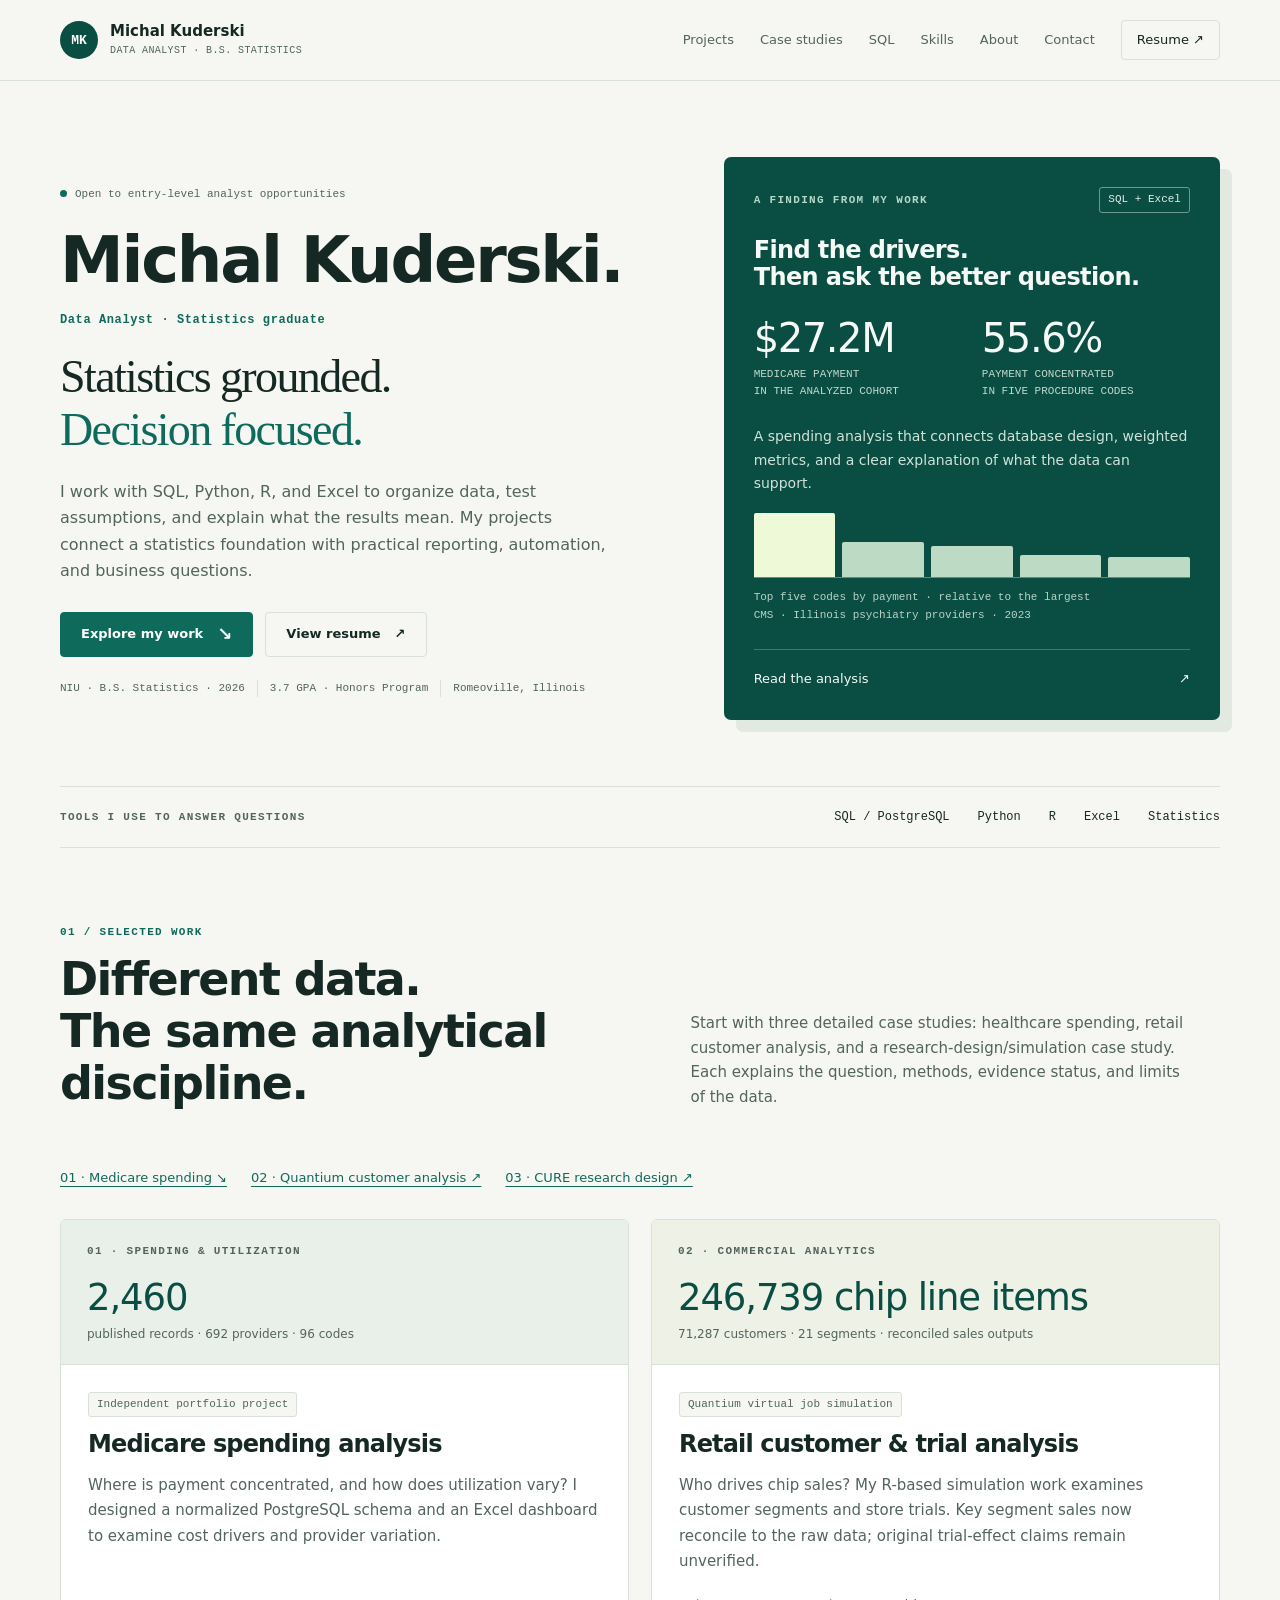
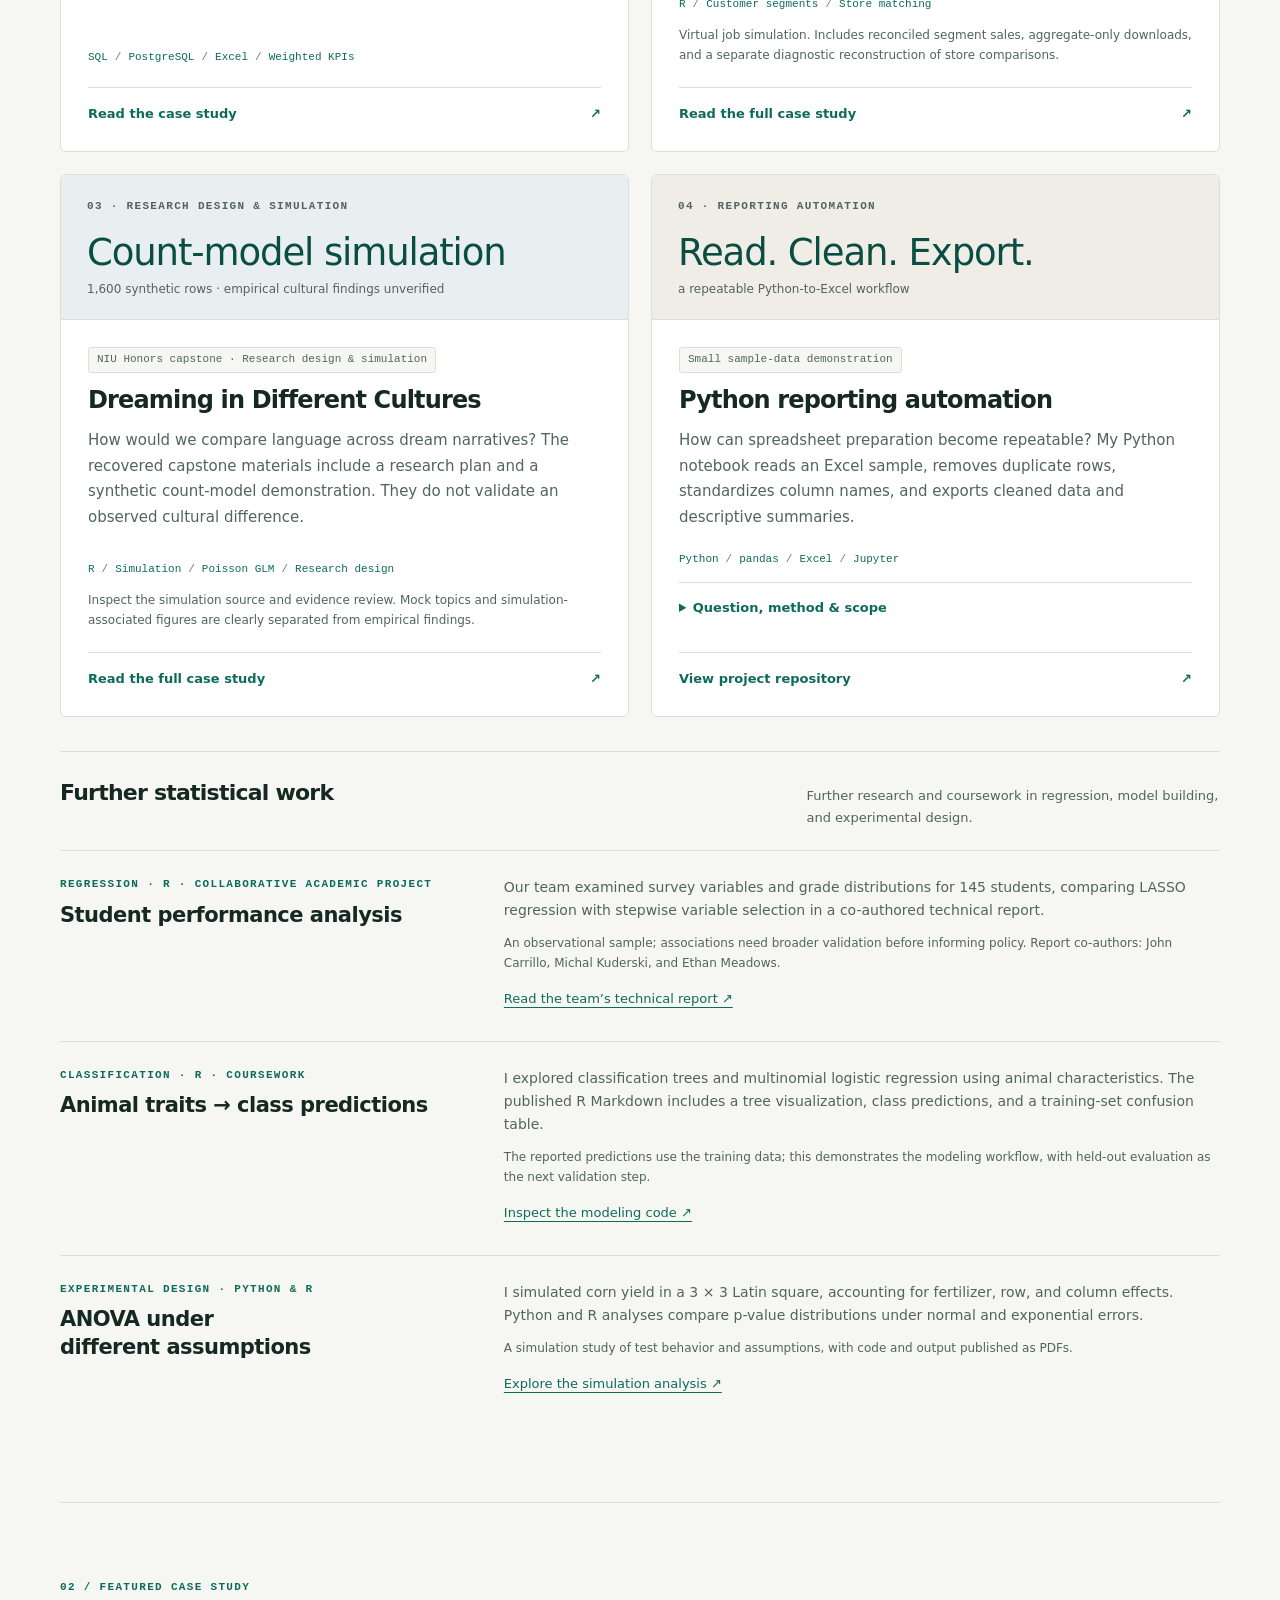
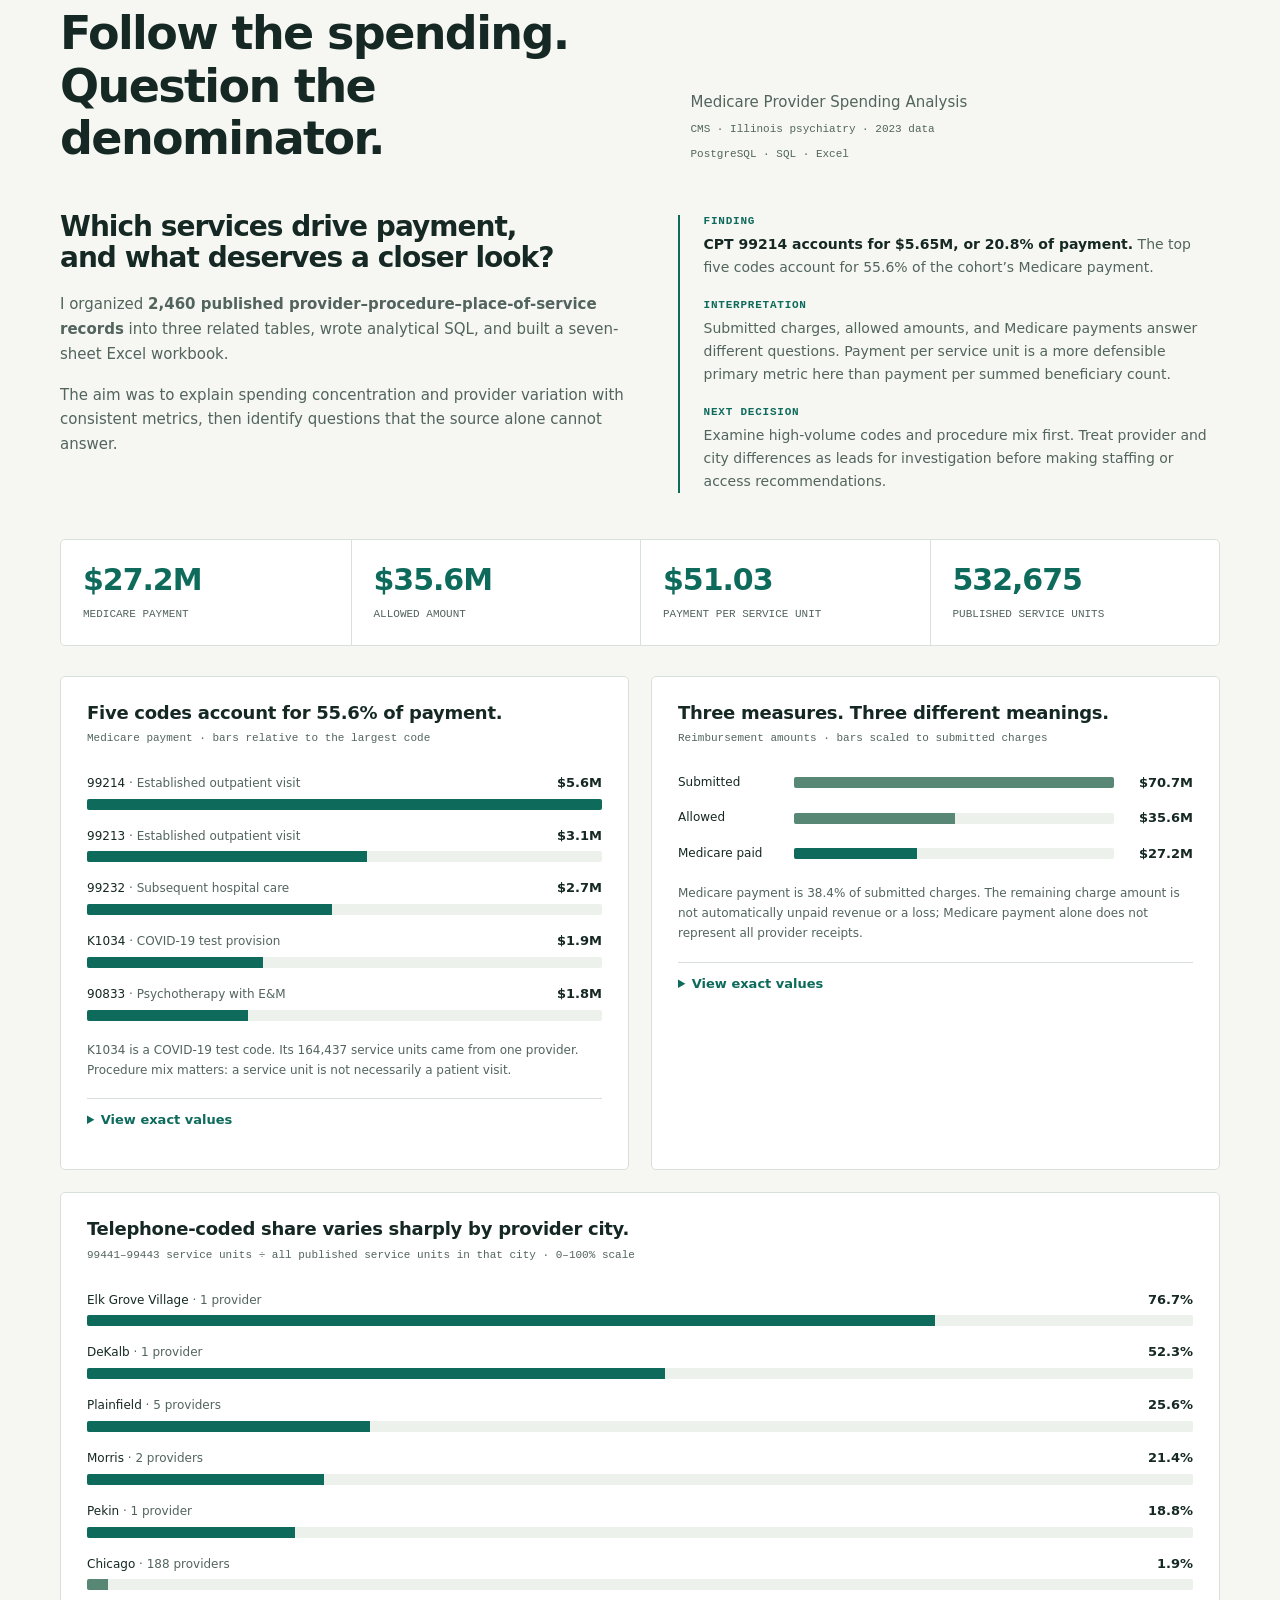
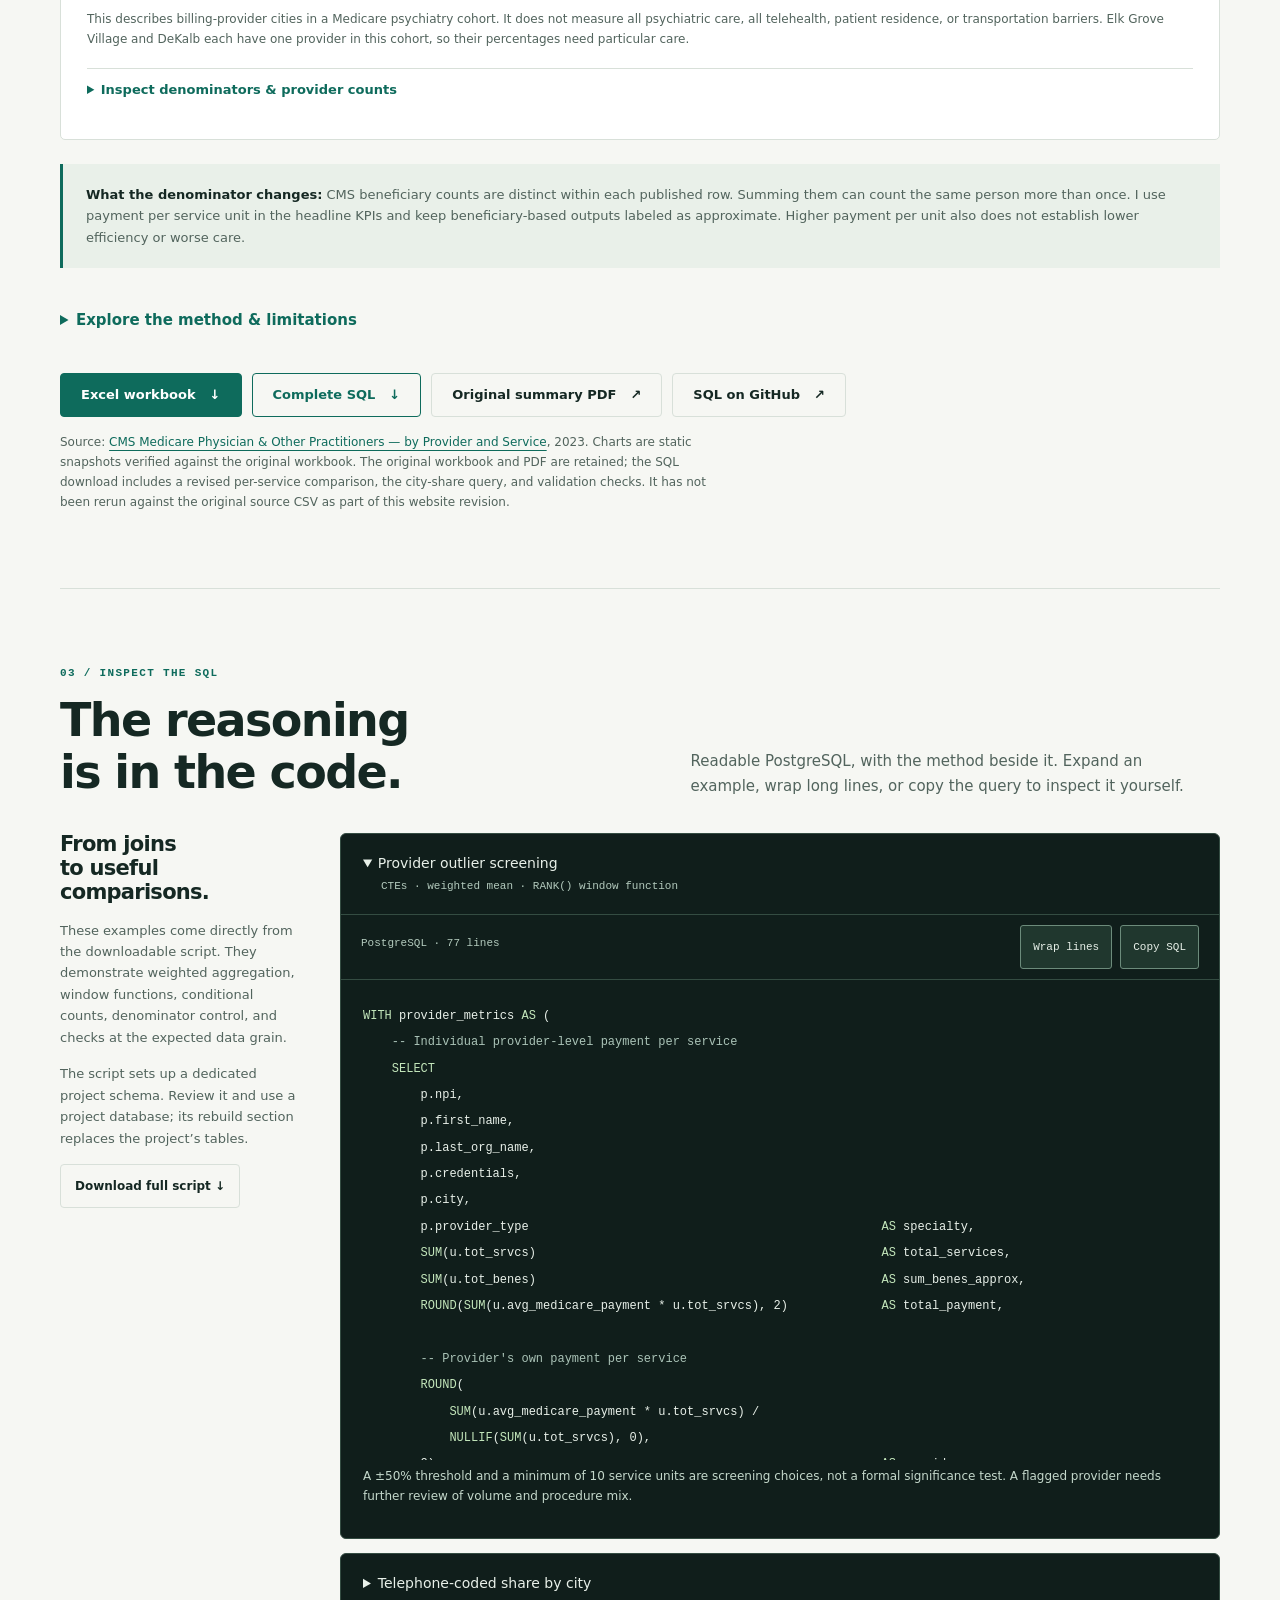
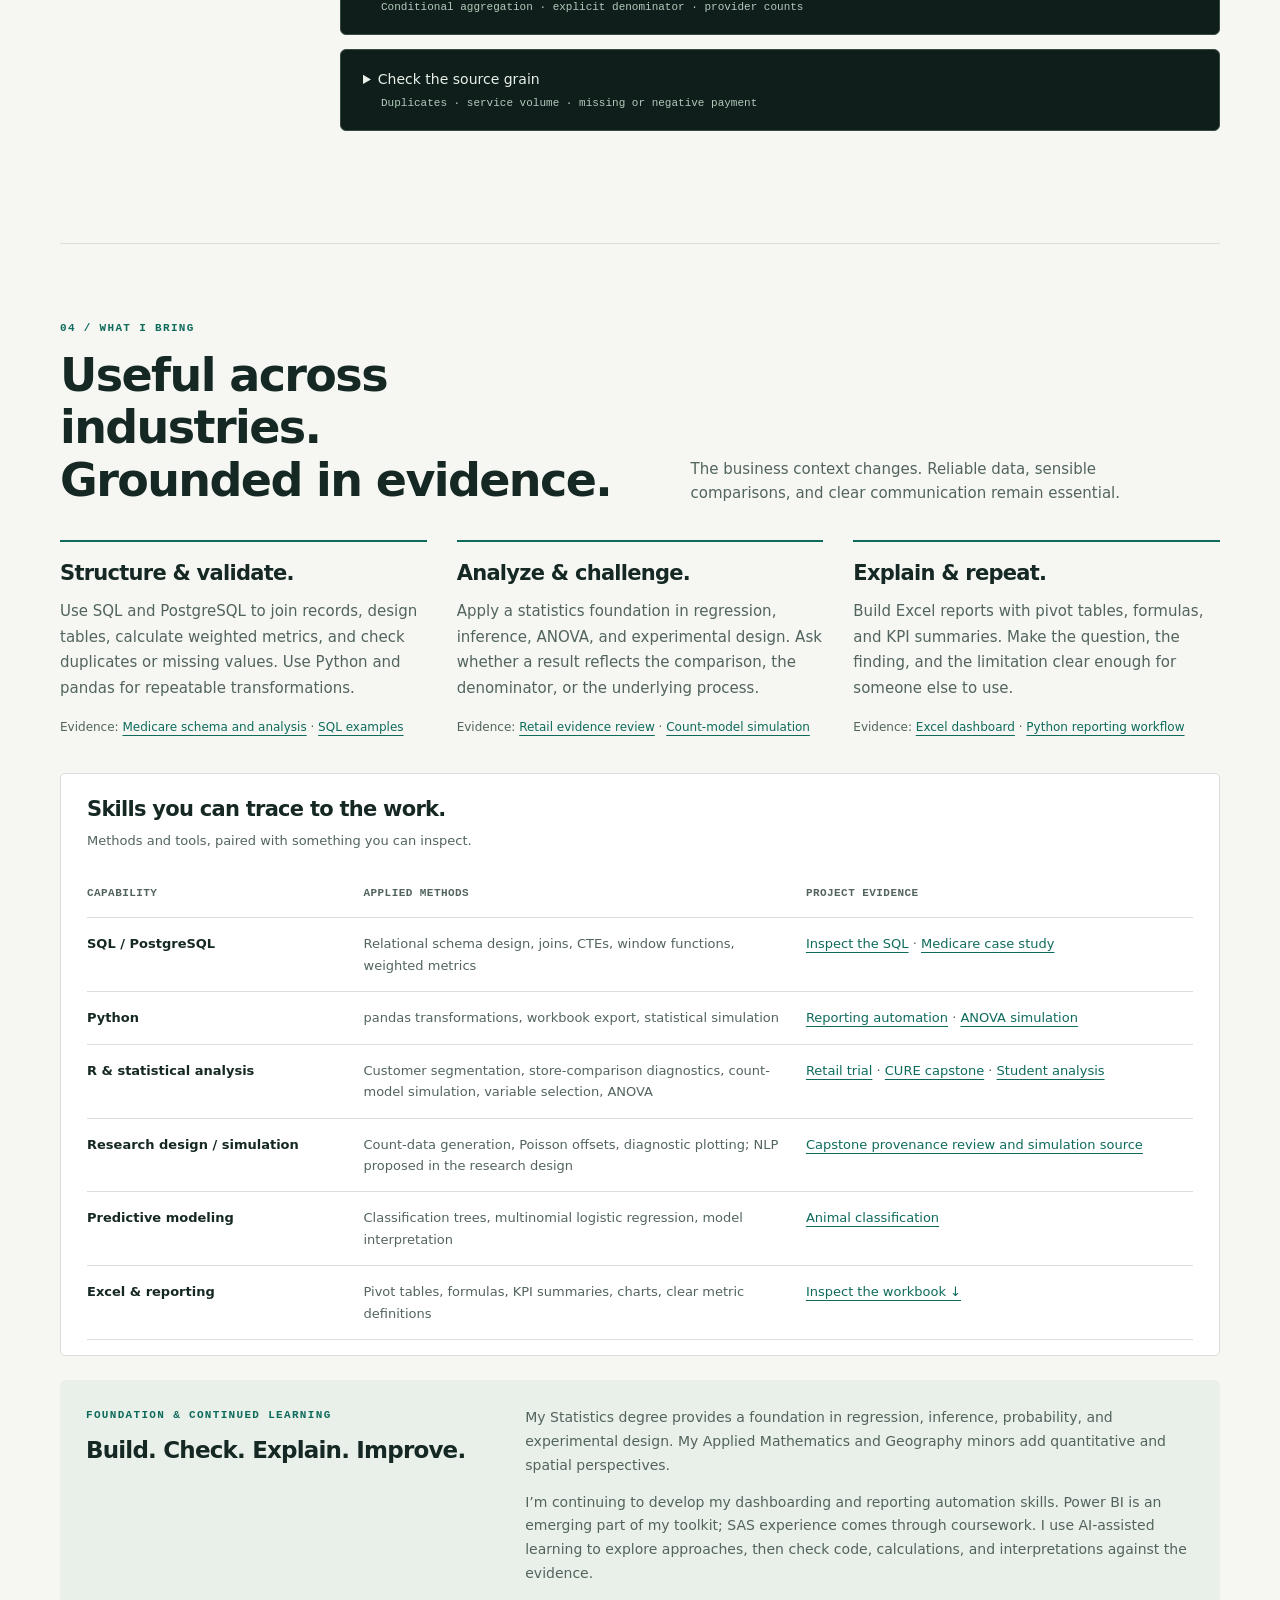
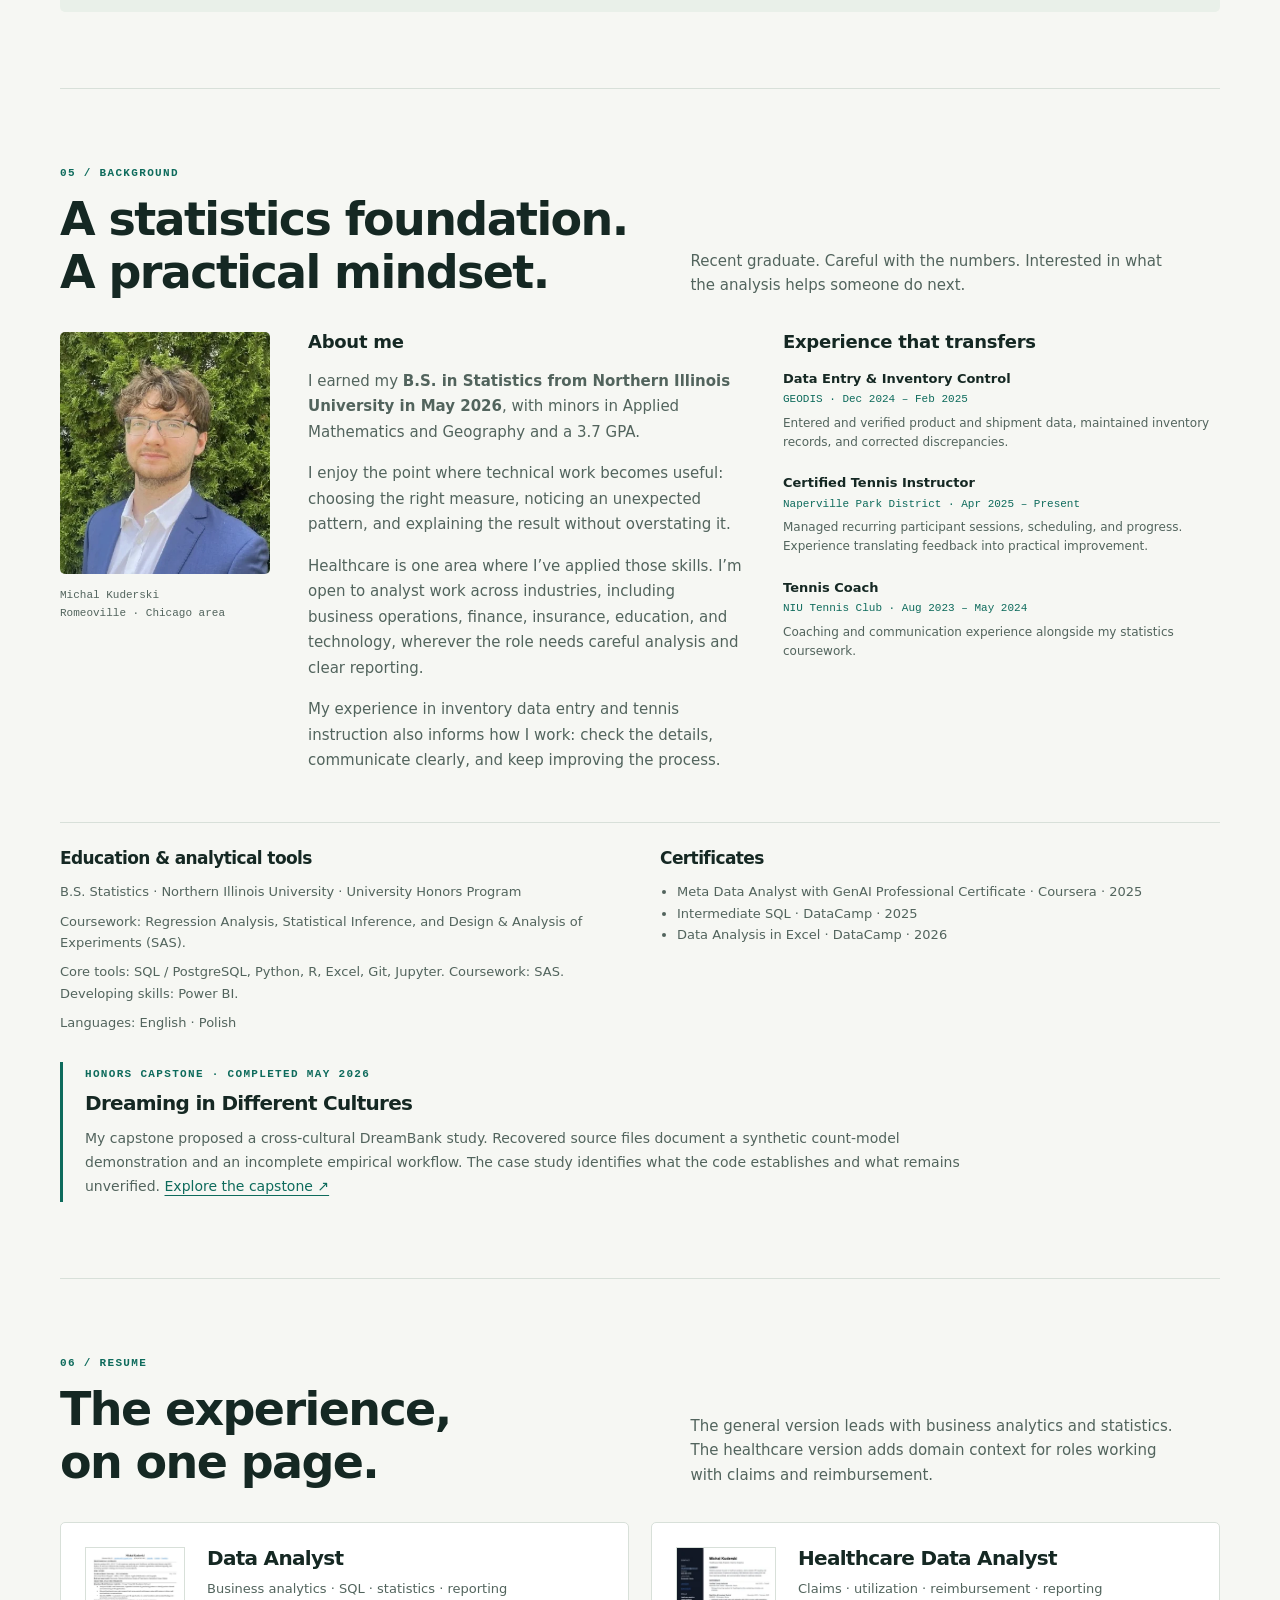
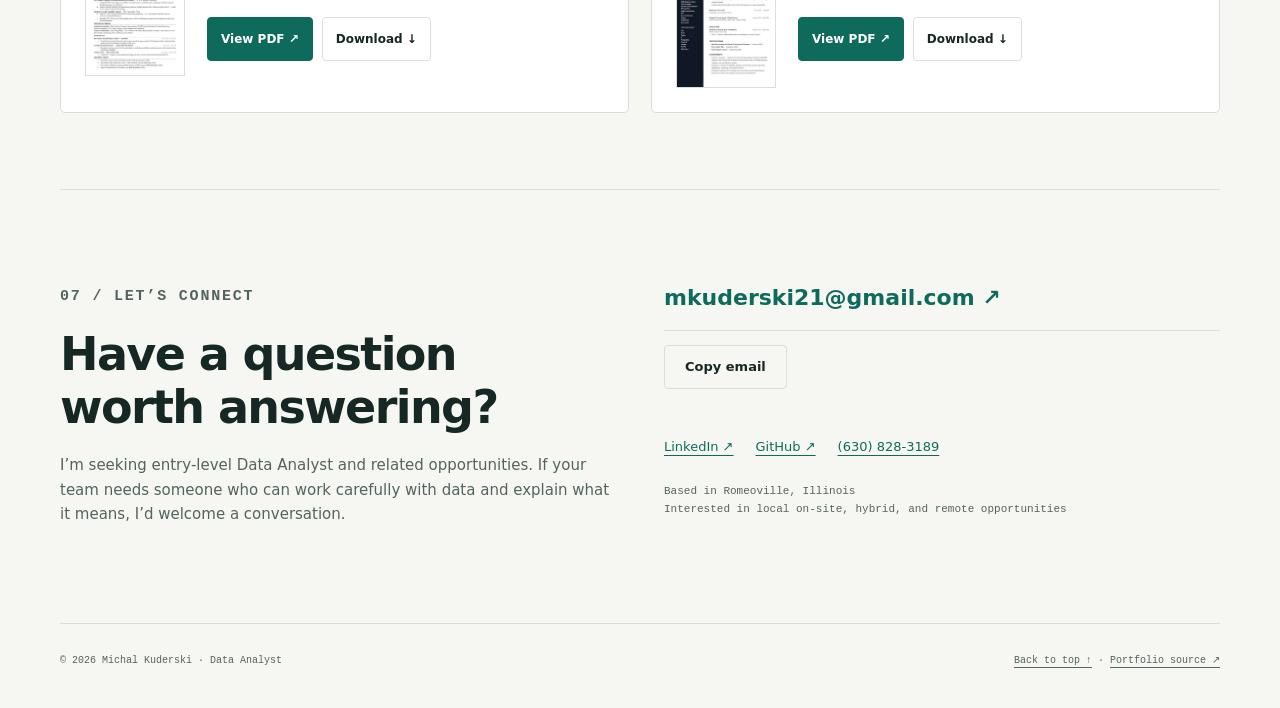
==== index.html @ f28007af "Refresh resume links and preview cache for updated master resume" ====
<!doctype html>
<html lang="en">
<head>
  <meta charset="utf-8">
  <meta name="viewport" content="width=device-width, initial-scale=1">
  <title>Michal Kuderski | Data Analyst & Statistics Graduate</title>
  <meta name="description" content="Michal Kuderski: NIU Statistics graduate turning data into decisions with SQL, Python, R and Excel. Explore Medicare spending, Quantium retail trials, cross-cultural text analysis and reporting automation.">
  <meta name="author" content="Michal Kuderski">
  <link rel="canonical" href="https://michalkuderski.github.io/">
  <meta name="theme-color" content="#094d43">
  <meta property="og:type" content="website">
  <meta property="og:url" content="https://michalkuderski.github.io/">
  <meta property="og:title" content="Michal Kuderski | Data Analyst">
  <meta property="og:description" content="Statistics grounded. Decision focused. SQL, Python, R and Excel projects across spending analysis, automation and research.">
  <meta property="og:image" content="https://michalkuderski.github.io/og-image.png">
  <meta property="og:image:width" content="1200">
  <meta property="og:image:height" content="630">
  <meta property="og:image:alt" content="Michal Kuderski, Data Analyst. Statistics grounded. Decision focused. SQL, Python, R, Excel.">
  <meta property="og:site_name" content="Michal Kuderski">
  <meta name="twitter:card" content="summary_large_image">
  <meta name="twitter:title" content="Michal Kuderski | Data Analyst">
  <meta name="twitter:description" content="Statistics grounded. Decision focused. Explore my analysis, automation and research projects.">
  <meta name="twitter:image" content="https://michalkuderski.github.io/og-image.png">
  <meta name="twitter:image:alt" content="Michal Kuderski, Data Analyst. SQL, Python, R and Excel.">
  <link rel="icon" href="favicon.svg" type="image/svg+xml">
  <link rel="alternate icon" href="favicon.ico" sizes="any">
  <link rel="stylesheet" href="css/portfolio.css?v=20261015">
  <link rel="stylesheet" href="css/case-studies.css?v=20261015-review2">
  <script src="js/portfolio.js?v=b4ac1541f8aa" defer></script>
  <script type="application/ld+json">
  {"@context":"https://schema.org","@type":"Person","name":"Michal Kuderski","jobTitle":"Data Analyst","description":"Statistics graduate with project experience in SQL, Python, R, Excel and statistical analysis.","url":"https://michalkuderski.github.io/","image":"https://michalkuderski.github.io/headshot.jpg","email":"mailto:mkuderski21@gmail.com","alumniOf":{"@type":"CollegeOrUniversity","name":"Northern Illinois University"},"knowsAbout":["SQL","PostgreSQL","Python","R","Excel","Statistical analysis","Data visualization"],"knowsLanguage":["English","Polish"],"sameAs":["https://github.com/MichalKuderski","https://www.linkedin.com/in/michal-kuderski-4b10a8230/"]}
  </script>
</head>
<body>
<a class="skip" href="#main">Skip to content</a>
<header class="masthead">
  <div class="wrap masthead-inner">
    <a class="identity" href="#main" aria-label="Michal Kuderski, back to introduction">
      <span class="monogram" aria-hidden="true">MK</span>
      <span><span class="identity-name">Michal Kuderski</span><span class="identity-role">DATA ANALYST · B.S. STATISTICS</span></span>
    </a>
    <button class="menu-toggle" type="button" aria-controls="navigation" aria-expanded="false">Menu</button>
    <nav class="nav" id="navigation" aria-label="Main navigation">
      <a href="#work">Projects</a><a href="#case-studies">Case studies</a><a href="#sql">SQL</a><a href="#credentials">Skills</a><a href="#about">About</a><a href="#contact">Contact</a><a class="nav-resume" href="#resume">Resume <span aria-hidden="true">↗</span></a>
    </nav>
  </div>
</header>
<main id="main" class="wrap" tabindex="-1">
  <div class="hero">
    <div>
      <div class="availability">Open to entry-level analyst opportunities</div>
      <h1>Michal Kuderski.</h1>
      <p class="hero-role">Data Analyst · Statistics graduate</p>
      <p class="hero-statement">Statistics grounded.<br><em>Decision focused.</em></p>
      <p class="hero-copy">I work with SQL, Python, R, and Excel to organize data, test assumptions, and explain what the results mean. My projects connect a statistics foundation with practical reporting, automation, and business questions.</p>
      <div class="cta"><a class="btn btn-primary" href="#work">Explore my work <span class="arrow" aria-hidden="true">↘</span></a><a class="btn btn-quiet" href="Standard_Data_Analyst_Resume.pdf?v=8b336799c642" target="_blank" rel="noopener">View resume <span aria-hidden="true">↗</span></a></div>
      <div class="hero-meta"><span>NIU · B.S. Statistics · 2026</span><span>3.7 GPA · Honors Program</span><span>Romeoville, Illinois</span></div>
    </div>
    <aside class="hero-proof" aria-labelledby="proof-title">
      <div class="proof-top"><span class="eyebrow">A finding from my work</span><span class="pill">SQL + Excel</span></div>
      <h2 id="proof-title">Find the drivers.<br>Then ask the better question.</h2>
      <div class="proof-metrics"><div><strong class="num">$27.2M</strong><span>MEDICARE PAYMENT<br>IN THE ANALYZED COHORT</span></div><div><strong class="num">55.6%</strong><span>PAYMENT CONCENTRATED<br>IN FIVE PROCEDURE CODES</span></div></div>
      <p>A spending analysis that connects database design, weighted metrics, and a clear explanation of what the data can support.</p>
      <div class="mini-bars" aria-hidden="true"><span style="height:100%"></span><span style="height:54.38%"></span><span style="height:47.65%"></span><span style="height:34.25%"></span><span style="height:31.29%"></span></div>
      <div class="proof-caption">Top five codes by payment · relative to the largest<br>CMS · Illinois psychiatry providers · 2023</div>
      <a class="proof-link" href="#case">Read the analysis <span aria-hidden="true">↗</span></a>
    </aside>
  </div>
  <div class="skill-strip"><span class="eyebrow">Tools I use to answer questions</span><div class="skill-list"><span>SQL / PostgreSQL</span><span>Python</span><span>R</span><span>Excel</span><span>Statistics</span></div></div>

  <section class="section" id="work" tabindex="-1" aria-labelledby="work-title">
    <div class="section-head"><div><p class="eyebrow">01 / Selected work</p><h2 id="work-title">Different data.<br>The same analytical discipline.</h2></div><p>Start with three detailed case studies: healthcare spending, retail customer analysis, and a research-design/simulation case study. Each explains the question, methods, evidence status, and limits of the data.</p></div>
    <nav class="featured-path" id="case-studies" tabindex="-1" aria-label="Featured case studies in priority order"><a href="#case">01 · Medicare spending ↘</a><a href="projects/quantium.html">02 · Quantium customer analysis ↗</a><a href="projects/dreaming.html">03 · CURE research design ↗</a></nav>
    <div class="project-grid">
      <article class="project" id="project-medicare" tabindex="-1">
        <div class="project-visual"><span class="eyebrow">01 · Spending & utilization</span><div class="visual-value num">2,460 <small>published records · 692 providers · 96 codes</small></div></div>
        <div class="project-body"><span class="pill">Independent portfolio project</span><h3>Medicare spending analysis</h3><p>Where is payment concentrated, and how does utilization vary? I designed a normalized PostgreSQL schema and an Excel dashboard to examine cost drivers and provider variation.</p><div class="tags"><span>SQL</span><span>PostgreSQL</span><span>Excel</span><span>Weighted KPIs</span></div><a class="project-link" href="#case">Read the case study <span aria-hidden="true">↗</span></a></div>
      </article>
      <article class="project" id="project-retail" tabindex="-1">
        <div class="project-visual"><span class="eyebrow">02 · Commercial analytics</span><div class="visual-value">246,739 chip line items<small>71,287 customers · 21 segments · reconciled sales outputs</small></div></div>
        <div class="project-body"><span class="pill">Quantium virtual job simulation</span><h3>Retail customer &amp; trial analysis</h3><p>Who drives chip sales? My R-based simulation work examines customer segments and store trials. Key segment sales now reconcile to the raw data; original trial-effect claims remain unverified.</p><div class="tags"><span>R</span><span>Customer segments</span><span>Store matching</span></div><p class="card-scope">Virtual job simulation. Includes reconciled segment sales, aggregate-only downloads, and a separate diagnostic reconstruction of store comparisons.</p><a class="project-link" href="projects/quantium.html">Read the full case study <span aria-hidden="true">↗</span></a></div>
      </article>
      <article class="project" id="project-dreams" tabindex="-1">
        <div class="project-visual"><span class="eyebrow">03 · Research design &amp; simulation</span><div class="visual-value">Count-model simulation<small>1,600 synthetic rows · empirical cultural findings unverified</small></div></div>
        <div class="project-body"><span class="pill">NIU Honors capstone · Research design &amp; simulation</span><h3>Dreaming in Different Cultures</h3><p>How would we compare language across dream narratives? The recovered capstone materials include a research plan and a synthetic count-model demonstration. They do not validate an observed cultural difference.</p><div class="tags"><span>R</span><span>Simulation</span><span>Poisson GLM</span><span>Research design</span></div><p class="card-scope">Inspect the simulation source and evidence review. Mock topics and simulation-associated figures are clearly separated from empirical findings.</p><a class="project-link" href="projects/dreaming.html">Read the full case study <span aria-hidden="true">↗</span></a></div>
      </article>
      <article class="project" id="project-automation" tabindex="-1">
        <div class="project-visual"><span class="eyebrow">04 · Reporting automation</span><div class="visual-value">Read. Clean. Export.<small>a repeatable Python-to-Excel workflow</small></div></div>
        <div class="project-body"><span class="pill">Small sample-data demonstration</span><h3>Python reporting automation</h3><p>How can spreadsheet preparation become repeatable? My Python notebook reads an Excel sample, removes duplicate rows, standardizes column names, and exports cleaned data and descriptive summaries.</p><div class="tags"><span>Python</span><span>pandas</span><span>Excel</span><span>Jupyter</span></div><details class="project-details"><summary>Question, method & scope</summary><p><strong>Output:</strong> Separate cleaned-data and summary-report workbooks generated from one notebook.</p><p><strong>Scope:</strong> An automation demonstration, with no measured time-saving claim. A production payroll workflow would also need explicit type validation, error handling, and a documented missing-value policy.</p><a class="detail-link" href="https://github.com/MichalKuderski/Digital-Workflow-Improvement-Automation/blob/main/Digital_Workflow_Improvement.ipynb" target="_blank" rel="noopener">Inspect the notebook ↗</a></details><a class="project-link" href="https://github.com/MichalKuderski/Digital-Workflow-Improvement-Automation" target="_blank" rel="noopener">View project repository <span aria-hidden="true">↗</span></a></div>
      </article>
    </div>

    <div class="additional-work" aria-labelledby="additional-title">
      <div class="additional-head"><h3 id="additional-title">Further statistical work</h3><p>Further research and coursework in regression, model building, and experimental design.</p></div>
      <article class="additional-project" id="project-student" tabindex="-1"><div><p class="eyebrow">Regression · R · Collaborative academic project</p><h4>Student performance analysis</h4></div><div><p>Our team examined survey variables and grade distributions for 145 students, comparing LASSO regression with stepwise variable selection in a co-authored technical report.</p><p class="scope-note">An observational sample; associations need broader validation before informing policy. Report co-authors: John Carrillo, Michal Kuderski, and Ethan Meadows.</p><a href="https://github.com/MichalKuderski/Student-Performance-Predictive-Modeling/blob/main/Technical%20Report.pdf" target="_blank" rel="noopener">Read the team’s technical report ↗</a></div></article>
      <article class="additional-project" id="project-classification" tabindex="-1"><div><p class="eyebrow">Classification · R · Coursework</p><h4>Animal traits → class predictions</h4></div><div><p>I explored classification trees and multinomial logistic regression using animal characteristics. The published R Markdown includes a tree visualization, class predictions, and a training-set confusion table.</p><p class="scope-note">The reported predictions use the training data; this demonstrates the modeling workflow, with held-out evaluation as the next validation step.</p><a href="https://github.com/MichalKuderski/Animal-Classification-Machine-Learning/blob/main/Final%20Code%20437.Rmd" target="_blank" rel="noopener">Inspect the modeling code ↗</a></div></article>
      <article class="additional-project" id="project-anova" tabindex="-1"><div><p class="eyebrow">Experimental design · Python & R</p><h4>ANOVA under different assumptions</h4></div><div><p>I simulated corn yield in a 3 × 3 Latin square, accounting for fertilizer, row, and column effects. Python and R analyses compare p-value distributions under normal and exponential errors.</p><p class="scope-note">A simulation study of test behavior and assumptions, with code and output published as PDFs.</p><a href="https://github.com/MichalKuderski/ANOVA-Corn-Yield-Simulation" target="_blank" rel="noopener">Explore the simulation analysis ↗</a></div></article>
    </div>
  </section>

  <section class="section" id="case" tabindex="-1" aria-labelledby="case-title">
    <div class="section-head"><div><p class="eyebrow">02 / Featured case study</p><h2 id="case-title">Follow the spending.<br>Question the denominator.</h2></div><p>Medicare Provider Spending Analysis<br><span class="meta-line">CMS · Illinois psychiatry · 2023 data<br>PostgreSQL · SQL · Excel</span></p></div>
    <div class="case-summary"><div><h3>Which services drive payment,<br>and what deserves a closer look?</h3><p>I organized <strong class="num">2,460 published provider–procedure–place-of-service records</strong> into three related tables, wrote analytical SQL, and built a seven-sheet Excel workbook.</p><p>The aim was to explain spending concentration and provider variation with consistent metrics, then identify questions that the source alone cannot answer.</p></div><dl class="findings"><div><dt>Finding</dt><dd><strong>CPT 99214 accounts for $5.65M, or 20.8% of payment.</strong> The top five codes account for 55.6% of the cohort’s Medicare payment.</dd></div><div><dt>Interpretation</dt><dd>Submitted charges, allowed amounts, and Medicare payments answer different questions. Payment per service unit is a more defensible primary metric here than payment per summed beneficiary count.</dd></div><div><dt>Next decision</dt><dd>Examine high-volume codes and procedure mix first. Treat provider and city differences as leads for investigation before making staffing or access recommendations.</dd></div></dl></div>
    <div class="metrics" aria-label="Verified workbook summary"><div class="metric"><strong class="num">$27.2M</strong><span>MEDICARE PAYMENT</span></div><div class="metric"><strong class="num">$35.6M</strong><span>ALLOWED AMOUNT</span></div><div class="metric"><strong class="num">$51.03</strong><span>PAYMENT PER SERVICE UNIT</span></div><div class="metric"><strong class="num">532,675</strong><span>PUBLISHED SERVICE UNITS</span></div></div>
    <div class="chart-grid">
      <figure class="chart"><figcaption><h3>Five codes account for 55.6% of payment.</h3><p class="chart-meta">Medicare payment · bars relative to the largest code</p></figcaption><div class="bars" role="img" aria-label="Top codes by payment: 99214, 5.65 million dollars; 99213, 3.07 million; 99232, 2.69 million; K1034, 1.93 million; 90833, 1.77 million."><div class="bar-row"><div class="bar-label"><span>99214 <span class="muted">· Established outpatient visit</span></span><strong class="num">$5.6M</strong></div><div class="bar-track"><div class="bar-fill" style="width:100.00%"></div></div></div><div class="bar-row"><div class="bar-label"><span>99213 <span class="muted">· Established outpatient visit</span></span><strong class="num">$3.1M</strong></div><div class="bar-track"><div class="bar-fill" style="width:54.38%"></div></div></div><div class="bar-row"><div class="bar-label"><span>99232 <span class="muted">· Subsequent hospital care</span></span><strong class="num">$2.7M</strong></div><div class="bar-track"><div class="bar-fill" style="width:47.65%"></div></div></div><div class="bar-row"><div class="bar-label"><span>K1034 <span class="muted">· COVID-19 test provision</span></span><strong class="num">$1.9M</strong></div><div class="bar-track"><div class="bar-fill" style="width:34.25%"></div></div></div><div class="bar-row"><div class="bar-label"><span>90833 <span class="muted">· Psychotherapy with E&amp;M</span></span><strong class="num">$1.8M</strong></div><div class="bar-track"><div class="bar-fill" style="width:31.29%"></div></div></div></div><p class="chart-note">K1034 is a COVID-19 test code. Its 164,437 service units came from one provider. Procedure mix matters: a service unit is not necessarily a patient visit.</p><details class="table-view"><summary>View exact values</summary><div class="table-scroll" tabindex="0" aria-label="Procedure payment table, scrollable"><table><caption>Source: workbook → Procedure Analysis. Share uses total cohort Medicare payment.</caption><thead><tr><th scope="col">Code</th><th scope="col">Service</th><th scope="col" class="num">Payment</th><th scope="col" class="num">Share</th></tr></thead><tbody><tr><th scope="row">99214</th><td>Established outpatient visit</td><td class="num">$5,645,811.88</td><td class="num">20.8%</td></tr><tr><th scope="row">99213</th><td>Established outpatient visit</td><td class="num">$3,070,132.38</td><td class="num">11.3%</td></tr><tr><th scope="row">99232</th><td>Subsequent hospital care</td><td class="num">$2,690,318.19</td><td class="num">9.9%</td></tr><tr><th scope="row">K1034</th><td>COVID-19 test provision</td><td class="num">$1,933,779.12</td><td class="num">7.1%</td></tr><tr><th scope="row">90833</th><td>Psychotherapy with E&amp;M</td><td class="num">$1,766,533.38</td><td class="num">6.5%</td></tr></tbody></table></div></details></figure>
      <figure class="chart"><figcaption><h3>Three measures. Three different meanings.</h3><p class="chart-meta">Reimbursement amounts · bars scaled to submitted charges</p></figcaption><div class="funnel" role="img" aria-label="Submitted charges: 70.7 million dollars. Allowed amount: 35.6 million. Medicare payment: 27.2 million."><div class="funnel-row"><span>Submitted</span><div class="bar-track"><div class="bar-fill secondary" style="width:100%"></div></div><b class="num">$70.7M</b></div><div class="funnel-row"><span>Allowed</span><div class="bar-track"><div class="bar-fill secondary" style="width:50.35%"></div></div><b class="num">$35.6M</b></div><div class="funnel-row"><span>Medicare paid</span><div class="bar-track"><div class="bar-fill" style="width:38.45%"></div></div><b class="num">$27.2M</b></div></div><p class="chart-note">Medicare payment is 38.4% of submitted charges. The remaining charge amount is not automatically unpaid revenue or a loss; Medicare payment alone does not represent all provider receipts.</p><details class="table-view"><summary>View exact values</summary><div class="table-scroll" tabindex="0" aria-label="Reimbursement table, scrollable"><table><caption>Source: workbook → Specialty Summary. Totals reconstructed from published average amounts.</caption><thead><tr><th scope="col">Measure</th><th scope="col" class="num">Amount</th></tr></thead><tbody><tr><th scope="row">Submitted charges</th><td class="num">$70,702,611.15</td></tr><tr><th scope="row">Allowed amount</th><td class="num">$35,599,258.32</td></tr><tr><th scope="row">Medicare payment</th><td class="num">$27,182,697.04</td></tr></tbody></table></div></details></figure>
    </div>
    <figure class="chart" style="margin-top:22px"><figcaption><h3>Telephone-coded share varies sharply by provider city.</h3><p class="chart-meta">99441–99443 service units ÷ all published service units in that city · 0–100% scale</p></figcaption><div class="bars" role="img" aria-label="Telephone-coded share of published service units: Elk Grove Village 76.7 percent with 1 provider; DeKalb 52.3 with 1; Plainfield 25.6 with 5; Morris 21.4 with 2; Pekin 18.8 with 1; Chicago 1.9 with 188."><div class="bar-row"><div class="bar-label"><span>Elk Grove Village <span class="muted">· 1 provider</span></span><strong class="num">76.7%</strong></div><div class="bar-track"><div class="bar-fill " style="width:76.7%"></div></div></div><div class="bar-row"><div class="bar-label"><span>DeKalb <span class="muted">· 1 provider</span></span><strong class="num">52.3%</strong></div><div class="bar-track"><div class="bar-fill " style="width:52.3%"></div></div></div><div class="bar-row"><div class="bar-label"><span>Plainfield <span class="muted">· 5 providers</span></span><strong class="num">25.6%</strong></div><div class="bar-track"><div class="bar-fill " style="width:25.6%"></div></div></div><div class="bar-row"><div class="bar-label"><span>Morris <span class="muted">· 2 providers</span></span><strong class="num">21.4%</strong></div><div class="bar-track"><div class="bar-fill " style="width:21.4%"></div></div></div><div class="bar-row"><div class="bar-label"><span>Pekin <span class="muted">· 1 provider</span></span><strong class="num">18.8%</strong></div><div class="bar-track"><div class="bar-fill " style="width:18.8%"></div></div></div><div class="bar-row"><div class="bar-label"><span>Chicago <span class="muted">· 188 providers</span></span><strong class="num">1.9%</strong></div><div class="bar-track"><div class="bar-fill secondary" style="width:1.9%"></div></div></div></div><p class="chart-note">This describes billing-provider cities in a Medicare psychiatry cohort. It does not measure all psychiatric care, all telehealth, patient residence, or transportation barriers. Elk Grove Village and DeKalb each have one provider in this cohort, so their percentages need particular care.</p><details class="table-view"><summary>Inspect denominators & provider counts</summary><div class="table-scroll" tabindex="0" aria-label="Telephone share table, scrollable"><table><caption>Source: Telehealth Access and Provider Outliers sheets. “Phone providers” counts providers billing the selected telephone codes.</caption><thead><tr><th scope="col">Provider city</th><th scope="col" class="num">All providers</th><th scope="col" class="num">Phone providers</th><th scope="col" class="num">Phone units</th><th scope="col" class="num">All units</th><th scope="col" class="num">Share</th></tr></thead><tbody><tr><th scope="row">Elk Grove Village</th><td class="num">1</td><td class="num">1</td><td class="num">368</td><td class="num">480</td><td class="num">76.7%</td></tr><tr><th scope="row">DeKalb</th><td class="num">1</td><td class="num">1</td><td class="num">262</td><td class="num">501</td><td class="num">52.3%</td></tr><tr><th scope="row">Plainfield</th><td class="num">5</td><td class="num">1</td><td class="num">239</td><td class="num">934</td><td class="num">25.6%</td></tr><tr><th scope="row">Morris</th><td class="num">2</td><td class="num">1</td><td class="num">146</td><td class="num">682</td><td class="num">21.4%</td></tr><tr><th scope="row">Pekin</th><td class="num">1</td><td class="num">1</td><td class="num">219</td><td class="num">1,168</td><td class="num">18.8%</td></tr><tr><th scope="row">Chicago</th><td class="num">188</td><td class="num">22</td><td class="num">1,409</td><td class="num">73,531</td><td class="num">1.9%</td></tr></tbody></table></div></details></figure>
    <div class="caveat"><strong>What the denominator changes:</strong> CMS beneficiary counts are distinct within each published row. Summing them can count the same person more than once. I use payment per service unit in the headline KPIs and keep beneficiary-based outputs labeled as approximate. Higher payment per unit also does not establish lower efficiency or worse care.</div>
    <details class="methods"><summary>Explore the method & limitations</summary><div class="methods-grid"><div><h3>Model the source grain</h3><p>One row per provider NPI × HCPCS code × place of service. Providers and procedure codes are reference tables; utilization contains volumes and payment measures.</p><div class="method-schema" aria-label="Providers and procedure codes join to utilization"><span>providers (NPI)</span><span>utilization (fact)</span><span>hcpcs_codes (code)</span></div></div><div><h3>Weight the metrics correctly</h3><p>Estimated payment = sum of average payment × service units. Payment per unit = total payment ÷ total units. This differs from an unweighted average of provider averages.</p></div><div><h3>Screen variation, then investigate</h3><p>CTEs and window functions compare providers within specialty. Distribution summaries are descriptive screens; procedure mix, volume, and case mix need further analysis before labeling a provider inefficient.</p></div><div><h3>Separate patterns from causes</h3><p>The file cannot establish access barriers, clinical outcomes, appointment availability, or why telephone use differs. Provider geography is not patient geography. Follow-up needs new data and a defined comparison.</p></div></div></details>
    <div class="source-links"><a class="btn btn-primary" href="Medicare_Psychiatry_Analytics_IL_2023.xlsx" download>Excel workbook <span aria-hidden="true">↓</span></a><a class="btn" href="medicare_analytics.sql" download>Complete SQL <span aria-hidden="true">↓</span></a><a class="btn btn-quiet" href="executive_summary.pdf" target="_blank" rel="noopener">Original summary PDF <span aria-hidden="true">↗</span></a><a class="btn btn-quiet" href="https://github.com/MichalKuderski/MichalKuderski.github.io/blob/main/medicare_analytics.sql" target="_blank" rel="noopener">SQL on GitHub <span aria-hidden="true">↗</span></a></div>
    <p class="source-note">Source: <a href="https://data.cms.gov/provider-summary-by-type-of-service/medicare-physician-other-practitioners/medicare-physician-other-practitioners-by-provider-and-service" target="_blank" rel="noopener">CMS Medicare Physician & Other Practitioners — by Provider and Service</a>, 2023. Charts are static snapshots verified against the original workbook. The original workbook and PDF are retained; the SQL download includes a revised per-service comparison, the city-share query, and validation checks. It has not been rerun against the original source CSV as part of this website revision.</p>
  </section>

  <section class="section" id="sql" tabindex="-1" aria-labelledby="sql-title"><div class="section-head"><div><p class="eyebrow">03 / Inspect the SQL</p><h2 id="sql-title">The reasoning is in the code.</h2></div><p>Readable PostgreSQL, with the method beside it. Expand an example, wrap long lines, or copy the query to inspect it yourself.</p></div><div class="sql-layout"><aside class="sql-aside"><h3>From joins<br>to useful comparisons.</h3><p>These examples come directly from the downloadable script. They demonstrate weighted aggregation, window functions, conditional counts, denominator control, and checks at the expected data grain.</p><p>The script sets up a dedicated project schema. Review it and use a project database; its rebuild section replaces the project’s tables.</p><a class="btn btn-quiet" href="medicare_analytics.sql" download>Download full script ↓</a></aside><div><details class="sql-example" open>
      <summary>Provider outlier screening<small>CTEs · weighted mean · RANK() window function</small></summary>
      <div class="code-toolbar"><span>PostgreSQL · 77 lines</span><div class="js-only">
        <button class="code-button" type="button" data-wrap="pre-provider" aria-pressed="false" aria-label="Wrap lines in Provider outlier screening">Wrap lines</button>
        <button class="code-button" type="button" data-copy="code-provider" data-name="Provider outlier screening" aria-label="Copy Provider outlier screening SQL">Copy SQL</button>
      </div></div>
      <pre id="pre-provider" tabindex="0" aria-label="Provider outlier screening SQL, scrollable"><code id="code-provider"><span class="sql-keyword">WITH</span> provider_metrics <span class="sql-keyword">AS</span> (
    <span class="sql-comment">-- Individual provider-level payment per service</span>
    <span class="sql-keyword">SELECT</span>
        p.npi,
        p.first_name,
        p.last_org_name,
        p.credentials,
        p.city,
        p.provider_type                                                 <span class="sql-keyword">AS</span> specialty,
        <span class="sql-keyword">SUM</span>(u.tot_srvcs)                                                <span class="sql-keyword">AS</span> total_services,
        <span class="sql-keyword">SUM</span>(u.tot_benes)                                                <span class="sql-keyword">AS</span> sum_benes_approx,
        <span class="sql-keyword">ROUND</span>(<span class="sql-keyword">SUM</span>(u.avg_medicare_payment * u.tot_srvcs), 2)             <span class="sql-keyword">AS</span> total_payment,

        <span class="sql-comment">-- Provider&#x27;s own payment per service</span>
        <span class="sql-keyword">ROUND</span>(
            <span class="sql-keyword">SUM</span>(u.avg_medicare_payment * u.tot_srvcs) /
            <span class="sql-keyword">NULLIF</span>(<span class="sql-keyword">SUM</span>(u.tot_srvcs), 0),
        2)                                                              <span class="sql-keyword">AS</span> provider_pay_per_svc,

        <span class="sql-comment">-- Specialty average payment per service (window function over specialty group)</span>
        <span class="sql-keyword">ROUND</span>(
            <span class="sql-keyword">SUM</span>(<span class="sql-keyword">SUM</span>(u.avg_medicare_payment * u.tot_srvcs)) <span class="sql-keyword">OVER</span> (<span class="sql-keyword">PARTITION</span> <span class="sql-keyword">BY</span> p.provider_type) /
            <span class="sql-keyword">NULLIF</span>(<span class="sql-keyword">SUM</span>(<span class="sql-keyword">SUM</span>(u.tot_srvcs)) <span class="sql-keyword">OVER</span> (<span class="sql-keyword">PARTITION</span> <span class="sql-keyword">BY</span> p.provider_type), 0),
        2)                                                              <span class="sql-keyword">AS</span> specialty_avg_pay_per_svc

    <span class="sql-keyword">FROM</span> utilization u
    <span class="sql-keyword">JOIN</span> providers p <span class="sql-keyword">ON</span> u.npi = p.npi
    <span class="sql-keyword">GROUP</span> <span class="sql-keyword">BY</span> p.npi, p.first_name, p.last_org_name, p.credentials, p.city, p.provider_type
),

<span class="sql-comment">-- Add deviation from specialty mean and rank within specialty</span>
ranked_providers <span class="sql-keyword">AS</span> (
    <span class="sql-keyword">SELECT</span>
        *,
        <span class="sql-comment">-- Absolute dollar deviation from specialty average</span>
        <span class="sql-keyword">ROUND</span>(provider_pay_per_svc - specialty_avg_pay_per_svc, 2)     <span class="sql-keyword">AS</span> deviation_from_avg,

        <span class="sql-comment">-- Percent deviation from specialty average</span>
        <span class="sql-keyword">ROUND</span>(
            (provider_pay_per_svc - specialty_avg_pay_per_svc) /
            <span class="sql-keyword">NULLIF</span>(specialty_avg_pay_per_svc, 0) * 100,
        1)                                                              <span class="sql-keyword">AS</span> pct_deviation,

        <span class="sql-comment">-- Rank within specialty (highest payment per service = rank 1)</span>
        <span class="sql-keyword">RANK</span>() <span class="sql-keyword">OVER</span> (
            <span class="sql-keyword">PARTITION</span> <span class="sql-keyword">BY</span> specialty
            <span class="sql-keyword">ORDER</span> <span class="sql-keyword">BY</span> provider_pay_per_svc <span class="sql-keyword">DESC</span>
        )                                                               <span class="sql-keyword">AS</span> specialty_rank
    <span class="sql-keyword">FROM</span> provider_metrics
)

<span class="sql-comment">-- Final output: filter to providers who deviate &gt; 50% from specialty mean</span>
<span class="sql-comment">-- and have at least 10 services (low-volume providers can appear as outliers by chance)</span>
<span class="sql-keyword">SELECT</span>
    specialty,
    specialty_rank,
    npi,
    CONCAT(first_name, <span class="sql-string">&#x27; &#x27;</span>, last_org_name)  <span class="sql-keyword">AS</span> provider_name,
    credentials,
    city,
    total_services,
    sum_benes_approx,
    total_payment,
    provider_pay_per_svc,
    specialty_avg_pay_per_svc,
    deviation_from_avg,
    pct_deviation,
    <span class="sql-keyword">CASE</span>
        <span class="sql-keyword">WHEN</span> pct_deviation &gt; 50  <span class="sql-keyword">THEN</span> <span class="sql-string">&#x27;HIGH OUTLIER&#x27;</span>
        <span class="sql-keyword">WHEN</span> pct_deviation &lt; -50 <span class="sql-keyword">THEN</span> <span class="sql-string">&#x27;LOW OUTLIER&#x27;</span>
        <span class="sql-keyword">ELSE</span> <span class="sql-string">&#x27;Within Range&#x27;</span>
    <span class="sql-keyword">END</span>                                     <span class="sql-keyword">AS</span> outlier_flag

<span class="sql-keyword">FROM</span> ranked_providers
<span class="sql-keyword">WHERE</span> <span class="sql-keyword">ABS</span>(pct_deviation) &gt; 50
  <span class="sql-keyword">AND</span> total_services &gt;= 10
<span class="sql-keyword">ORDER</span> <span class="sql-keyword">BY</span> specialty, pct_deviation <span class="sql-keyword">DESC</span>;</code></pre>
      <p class="sql-explanation">A ±50% threshold and a minimum of 10 service units are screening choices, not a formal significance test. A flagged provider needs further review of volume and procedure mix.</p>
    </details><details class="sql-example" >
      <summary>Telephone-coded share by city<small>Conditional aggregation · explicit denominator · provider counts</small></summary>
      <div class="code-toolbar"><span>PostgreSQL · 28 lines</span><div class="js-only">
        <button class="code-button" type="button" data-wrap="pre-city" aria-pressed="false" aria-label="Wrap lines in Telephone-coded share by city">Wrap lines</button>
        <button class="code-button" type="button" data-copy="code-city" data-name="Telephone-coded share by city" aria-label="Copy Telephone-coded share by city SQL">Copy SQL</button>
      </div></div>
      <pre id="pre-city" tabindex="0" aria-label="Telephone-coded share by city SQL, scrollable"><code id="code-city"><span class="sql-keyword">WITH</span> city_services <span class="sql-keyword">AS</span> (
    <span class="sql-keyword">SELECT</span>
        <span class="sql-keyword">INITCAP</span>(<span class="sql-keyword">TRIM</span>(p.city)) <span class="sql-keyword">AS</span> city,
        <span class="sql-keyword">COUNT</span>(<span class="sql-keyword">DISTINCT</span> p.npi) <span class="sql-keyword">AS</span> total_provider_count,
        <span class="sql-keyword">COUNT</span>(<span class="sql-keyword">DISTINCT</span> p.npi) <span class="sql-keyword">FILTER</span> (
            <span class="sql-keyword">WHERE</span> u.hcpcs_cd <span class="sql-keyword">IN</span> (<span class="sql-string">&#x27;99441&#x27;</span>, <span class="sql-string">&#x27;99442&#x27;</span>, <span class="sql-string">&#x27;99443&#x27;</span>)
        ) <span class="sql-keyword">AS</span> telephone_provider_count,
        <span class="sql-keyword">SUM</span>(u.tot_srvcs) <span class="sql-keyword">AS</span> total_service_units,
        <span class="sql-keyword">COALESCE</span>(<span class="sql-keyword">SUM</span>(u.tot_srvcs) <span class="sql-keyword">FILTER</span> (
            <span class="sql-keyword">WHERE</span> u.hcpcs_cd <span class="sql-keyword">IN</span> (<span class="sql-string">&#x27;99441&#x27;</span>, <span class="sql-string">&#x27;99442&#x27;</span>, <span class="sql-string">&#x27;99443&#x27;</span>)
        ), 0) <span class="sql-keyword">AS</span> telephone_service_units,
        <span class="sql-keyword">COALESCE</span>(<span class="sql-keyword">SUM</span>(u.avg_medicare_payment * u.tot_srvcs) <span class="sql-keyword">FILTER</span> (
            <span class="sql-keyword">WHERE</span> u.hcpcs_cd <span class="sql-keyword">IN</span> (<span class="sql-string">&#x27;99441&#x27;</span>, <span class="sql-string">&#x27;99442&#x27;</span>, <span class="sql-string">&#x27;99443&#x27;</span>)
        ), 0) <span class="sql-keyword">AS</span> telephone_medicare_payment
    <span class="sql-keyword">FROM</span> utilization u
    <span class="sql-keyword">JOIN</span> providers p <span class="sql-keyword">ON</span> p.npi = u.npi
    <span class="sql-keyword">WHERE</span> p.state = <span class="sql-string">&#x27;IL&#x27;</span> <span class="sql-keyword">AND</span> p.provider_type = <span class="sql-string">&#x27;Psychiatry&#x27;</span>
    <span class="sql-keyword">GROUP</span> <span class="sql-keyword">BY</span> <span class="sql-keyword">INITCAP</span>(<span class="sql-keyword">TRIM</span>(p.city))
)
<span class="sql-keyword">SELECT</span>
    city, total_provider_count, telephone_provider_count,
    total_service_units, telephone_service_units,
    <span class="sql-keyword">ROUND</span>(telephone_medicare_payment, 2) <span class="sql-keyword">AS</span> telephone_medicare_payment,
    <span class="sql-keyword">ROUND</span>(100.0 * telephone_service_units
        / <span class="sql-keyword">NULLIF</span>(total_service_units, 0), 1) <span class="sql-keyword">AS</span> telephone_service_pct
<span class="sql-keyword">FROM</span> city_services
<span class="sql-keyword">WHERE</span> telephone_service_units &gt; 0
<span class="sql-keyword">ORDER</span> <span class="sql-keyword">BY</span> telephone_service_units <span class="sql-keyword">DESC</span>, city;</code></pre>
      <p class="sql-explanation">Numerator: 99441–99443 service units. Denominator: all published service units in that provider city. Includes both total providers and telephone-code providers.</p>
    </details><details class="sql-example" >
      <summary>Check the source grain<small>Duplicates · service volume · missing or negative payment</small></summary>
      <div class="code-toolbar"><span>PostgreSQL · 13 lines</span><div class="js-only">
        <button class="code-button" type="button" data-wrap="pre-quality" aria-pressed="false" aria-label="Wrap lines in Check the source grain">Wrap lines</button>
        <button class="code-button" type="button" data-copy="code-quality" data-name="Check the source grain" aria-label="Copy Check the source grain SQL">Copy SQL</button>
      </div></div>
      <pre id="pre-quality" tabindex="0" aria-label="Check the source grain SQL, scrollable"><code id="code-quality"><span class="sql-keyword">SELECT</span> npi, hcpcs_cd, place_of_service, <span class="sql-keyword">COUNT</span>(*) <span class="sql-keyword">AS</span> row_count
<span class="sql-keyword">FROM</span> utilization
<span class="sql-keyword">GROUP</span> <span class="sql-keyword">BY</span> npi, hcpcs_cd, place_of_service
<span class="sql-keyword">HAVING</span> <span class="sql-keyword">COUNT</span>(*) &gt; 1;

<span class="sql-comment">-- Null, non-positive volume, and negative-payment checks.</span>
<span class="sql-keyword">SELECT</span>
    <span class="sql-keyword">COUNT</span>(*) <span class="sql-keyword">AS</span> published_rows,
    <span class="sql-keyword">COUNT</span>(*) <span class="sql-keyword">FILTER</span> (<span class="sql-keyword">WHERE</span> tot_srvcs <span class="sql-keyword">IS</span> <span class="sql-keyword">NULL</span> <span class="sql-keyword">OR</span> tot_srvcs &lt;= 0)
        <span class="sql-keyword">AS</span> invalid_service_rows,
    <span class="sql-keyword">COUNT</span>(*) <span class="sql-keyword">FILTER</span> (<span class="sql-keyword">WHERE</span> avg_medicare_payment <span class="sql-keyword">IS</span> <span class="sql-keyword">NULL</span>
        <span class="sql-keyword">OR</span> avg_medicare_payment &lt; 0) <span class="sql-keyword">AS</span> invalid_payment_rows
<span class="sql-keyword">FROM</span> utilization;</code></pre>
      <p class="sql-explanation">These checks look for data problems before interpreting results. They do not certify the full dataset or establish clinical validity.</p>
    </details><p id="code-status" class="code-status" role="status" aria-live="polite"></p></div></div></section>

  <section class="section" id="credentials" tabindex="-1" aria-labelledby="capabilities-title"><div class="section-head"><div><p class="eyebrow">04 / What I bring</p><h2 id="capabilities-title">Useful across industries.<br>Grounded in evidence.</h2></div><p>The business context changes. Reliable data, sensible comparisons, and clear communication remain essential.</p></div><div class="capability-grid"><article class="capability"><h3>Structure & validate.</h3><p>Use SQL and PostgreSQL to join records, design tables, calculate weighted metrics, and check duplicates or missing values. Use Python and pandas for repeatable transformations.</p><p class="evidence">Evidence: <a href="#case">Medicare schema and analysis</a> · <a href="#sql">SQL examples</a></p></article><article class="capability"><h3>Analyze & challenge.</h3><p>Apply a statistics foundation in regression, inference, ANOVA, and experimental design. Ask whether a result reflects the comparison, the denominator, or the underlying process.</p><p class="evidence">Evidence: <a href="projects/quantium.html">Retail evidence review</a> · <a href="projects/dreaming.html">Count-model simulation</a></p></article><article class="capability"><h3>Explain & repeat.</h3><p>Build Excel reports with pivot tables, formulas, and KPI summaries. Make the question, the finding, and the limitation clear enough for someone else to use.</p><p class="evidence">Evidence: <a href="#case">Excel dashboard</a> · <a href="#work">Python reporting workflow</a></p></article></div><div class="evidence-map"><div class="evidence-map-head"><h3>Skills you can trace to the work.</h3><p>Methods and tools, paired with something you can inspect.</p></div><div class="table-scroll" tabindex="0" aria-label="Skill and project evidence table, scrollable"><table class="toolkit-table"><caption class="sr-only">Technical skills, their application, and supporting project evidence.</caption><thead><tr><th scope="col">Capability</th><th scope="col">Applied methods</th><th scope="col">Project evidence</th></tr></thead><tbody>
<tr><th scope="row">SQL / PostgreSQL</th><td>Relational schema design, joins, CTEs, window functions, weighted metrics</td><td><a href="#sql">Inspect the SQL</a> · <a href="#case">Medicare case study</a></td></tr>
<tr><th scope="row">Python</th><td>pandas transformations, workbook export, statistical simulation</td><td><a href="#project-automation">Reporting automation</a> · <a href="#project-anova">ANOVA simulation</a></td></tr>
<tr><th scope="row">R & statistical analysis</th><td>Customer segmentation, store-comparison diagnostics, count-model simulation, variable selection, ANOVA</td><td><a href="projects/quantium.html">Retail trial</a> · <a href="projects/dreaming.html">CURE capstone</a> · <a href="#project-student">Student analysis</a></td></tr>
<tr><th scope="row">Research design / simulation</th><td>Count-data generation, Poisson offsets, diagnostic plotting; NLP proposed in the research design</td><td><a href="projects/dreaming.html#results">Capstone provenance review and simulation source</a></td></tr>
<tr><th scope="row">Predictive modeling</th><td>Classification trees, multinomial logistic regression, model interpretation</td><td><a href="#project-classification">Animal classification</a></td></tr>
<tr><th scope="row">Excel & reporting</th><td>Pivot tables, formulas, KPI summaries, charts, clear metric definitions</td><td><a href="Medicare_Psychiatry_Analytics_IL_2023.xlsx" download>Inspect the workbook ↓</a></td></tr>
</tbody></table></div></div><div class="growth-note"><div><p class="eyebrow">Foundation & continued learning</p><h3>Build. Check. Explain. Improve.</h3></div><div><p>My Statistics degree provides a foundation in regression, inference, probability, and experimental design. My Applied Mathematics and Geography minors add quantitative and spatial perspectives.</p><p>I’m continuing to develop my dashboarding and reporting automation skills. Power BI is an emerging part of my toolkit; SAS experience comes through coursework. I use AI-assisted learning to explore approaches, then check code, calculations, and interpretations against the evidence.</p></div></div></section>

  <section class="section" id="about" tabindex="-1" aria-labelledby="about-title"><div class="section-head"><div><p class="eyebrow">05 / Background</p><h2 id="about-title">A statistics foundation.<br>A practical mindset.</h2></div><p>Recent graduate. Careful with the numbers. Interested in what the analysis helps someone do next.</p></div><div class="about-grid"><figure><img class="portrait" src="images/headshot.webp" alt="Michal Kuderski" width="520" height="566" loading="lazy" decoding="async"><figcaption class="photo-caption">Michal Kuderski<br>Romeoville · Chicago area</figcaption></figure><div class="about-copy"><h3>About me</h3><p>I earned my <strong>B.S. in Statistics from Northern Illinois University in May 2026</strong>, with minors in Applied Mathematics and Geography and a 3.7 GPA.</p><p>I enjoy the point where technical work becomes useful: choosing the right measure, noticing an unexpected pattern, and explaining the result without overstating it.</p><p>Healthcare is one area where I’ve applied those skills. I’m open to analyst work across industries, including business operations, finance, insurance, education, and technology, wherever the role needs careful analysis and clear reporting.</p><p>My experience in inventory data entry and tennis instruction also informs how I work: check the details, communicate clearly, and keep improving the process.</p></div><div class="experience"><h3>Experience that transfers</h3><dl class="timeline"><div><dt>Data Entry & Inventory Control<span class="date">GEODIS · Dec 2024 – Feb 2025</span></dt><dd>Entered and verified product and shipment data, maintained inventory records, and corrected discrepancies.</dd></div><div><dt>Certified Tennis Instructor<span class="date">Naperville Park District · Apr 2025 – Present</span></dt><dd>Managed recurring participant sessions, scheduling, and progress. Experience translating feedback into practical improvement.</dd></div><div><dt>Tennis Coach<span class="date">NIU Tennis Club · Aug 2023 – May 2024</span></dt><dd>Coaching and communication experience alongside my statistics coursework.</dd></div></dl></div></div><div class="credentials"><div><h3>Education & analytical tools</h3><p>B.S. Statistics · Northern Illinois University · University Honors Program</p><p>Coursework: Regression Analysis, Statistical Inference, and Design & Analysis of Experiments (SAS).</p><p>Core tools: SQL / PostgreSQL, Python, R, Excel, Git, Jupyter. Coursework: SAS. Developing skills: Power BI.</p><p>Languages: English · Polish</p></div><div><h3>Certificates</h3><ul><li>Meta Data Analyst with GenAI Professional Certificate · Coursera · 2025</li><li>Intermediate SQL · DataCamp · 2025</li><li>Data Analysis in Excel · DataCamp · 2026</li></ul></div></div><div class="research-note"><p class="eyebrow">Honors capstone · Completed May 2026</p><h3>Dreaming in Different Cultures</h3><p>My capstone proposed a cross-cultural DreamBank study. Recovered source files document a synthetic count-model demonstration and an incomplete empirical workflow. The case study identifies what the code establishes and what remains unverified. <a href="projects/dreaming.html">Explore the capstone ↗</a></p></div></section>

  <section class="section" id="resume" tabindex="-1" aria-labelledby="resume-title"><div class="section-head"><div><p class="eyebrow">06 / Resume</p><h2 id="resume-title">The experience, on one page.</h2></div><p>The general version leads with business analytics and statistics. The healthcare version adds domain context for roles working with claims and reimbursement.</p></div><div class="resume-grid"><article class="resume-card"><a href="Standard_Data_Analyst_Resume.pdf?v=8b336799c642" target="_blank" rel="noopener" aria-label="Preview the general data analyst resume"><img src="images/resume-general.webp?v=8b336799c642" width="200" height="259" alt="General data analyst resume thumbnail" loading="lazy" decoding="async"></a><div><h3>Data Analyst</h3><p>Business analytics · SQL · statistics · reporting</p><div class="cta"><a class="btn btn-primary" href="Standard_Data_Analyst_Resume.pdf?v=8b336799c642" target="_blank" rel="noopener" aria-label="View the general Data Analyst resume PDF">View PDF ↗</a><a class="btn btn-quiet" href="Standard_Data_Analyst_Resume.pdf?v=8b336799c642" download aria-label="Download general data analyst resume">Download ↓</a></div></div></article><article class="resume-card"><a href="Healthcare_Data_Analyst_Resume.pdf" target="_blank" rel="noopener" aria-label="Preview the healthcare data analyst resume"><img src="images/resume-healthcare.webp" width="636" height="900" alt="Healthcare data analyst resume thumbnail" loading="lazy" decoding="async"></a><div><h3>Healthcare Data Analyst</h3><p>Claims · utilization · reimbursement · reporting</p><div class="cta"><a class="btn btn-primary" href="Healthcare_Data_Analyst_Resume.pdf" target="_blank" rel="noopener" aria-label="View the Healthcare Data Analyst resume PDF">View PDF ↗</a><a class="btn btn-quiet" href="Healthcare_Data_Analyst_Resume.pdf" download aria-label="Download healthcare data analyst resume">Download ↓</a></div></div></article></div></section>

  <section class="section contact" id="contact" tabindex="-1" aria-labelledby="contact-title"><div><p class="eyebrow">07 / Let’s connect</p><h2 id="contact-title" style="margin-top:12px">Have a question<br>worth answering?</h2><p>I’m seeking entry-level Data Analyst and related opportunities. If your team needs someone who can work carefully with data and explain what it means, I’d welcome a conversation.</p></div><div><a class="email" href="mailto:mkuderski21@gmail.com?subject=Data%20Analyst%20Opportunity"><span id="contact-email">mkuderski21@gmail.com</span> <span aria-hidden="true">↗</span></a><button class="btn btn-quiet email-copy js-only" type="button" data-copy-email="mkuderski21@gmail.com" aria-label="Copy Michal Kuderski’s email address">Copy email</button><p id="contact-status" class="contact-status" role="status" aria-live="polite"></p><div class="contact-links"><a href="https://www.linkedin.com/in/michal-kuderski-4b10a8230/" target="_blank" rel="noopener">LinkedIn ↗</a><a href="https://github.com/MichalKuderski" target="_blank" rel="noopener">GitHub ↗</a><a href="tel:+16308283189">(630) 828-3189</a></div><div class="contact-location">Based in Romeoville, Illinois<br>Interested in local on-site, hybrid, and remote opportunities</div></div></section>
</main>
<footer class="wrap footer"><span>© 2026 Michal Kuderski · Data Analyst</span><span><a href="#main">Back to top ↑</a> · <a href="https://github.com/MichalKuderski/MichalKuderski.github.io" target="_blank" rel="noopener">Portfolio source ↗</a></span></footer>
</body>
</html>
---- css/portfolio.css ----
:root{color-scheme:light;--paper:#f6f7f3;--white:#fff;--ink:#152823;--muted:#52645d;--line:#d8e0d9;--teal:#0e6b5c;--deep:#094d43;--soft:#e9f0e9;--code:#101e1b;--mono:ui-monospace,SFMono-Regular,Menlo,Consolas,monospace;--sans:system-ui,-apple-system,BlinkMacSystemFont,"Segoe UI",sans-serif;--serif:Georgia,"Times New Roman",serif}
*{box-sizing:border-box}html{scroll-behavior:smooth;scroll-padding-top:96px}body{margin:0;background:var(--paper);color:var(--ink);font:16px/1.65 var(--sans);-webkit-font-smoothing:antialiased}h1,h2,h3,p,figure{margin:0}h1,h2,h3{line-height:1.14;letter-spacing:-.035em;text-wrap:balance}h2{font-size:clamp(30px,4vw,46px);font-weight:650}h3{font-size:24px;font-weight:650}a{color:var(--teal);text-underline-offset:4px}a:hover{text-decoration-thickness:2px}img{max-width:100%;height:auto;display:block}button{font:inherit;cursor:pointer}button:disabled{cursor:default}a,button,summary{-webkit-tap-highlight-color:transparent}:focus-visible{outline:3px solid var(--teal);outline-offset:5px}::selection{background:#c5e6db;color:#152823}.wrap{width:min(1160px,calc(100% - 64px));margin-inline:auto}.eyebrow{font:600 11px/1.5 var(--mono);letter-spacing:.12em;text-transform:uppercase;color:var(--teal)}.muted{color:var(--muted)}.num{font-variant-numeric:tabular-nums}.skip{position:fixed;top:8px;left:8px;transform:translateY(-150%);padding:12px 20px;z-index:100;background:var(--deep);color:white}.skip:focus{transform:none}.sr-only{position:absolute;width:1px;height:1px;padding:0;margin:-1px;overflow:hidden;clip:rect(0,0,0,0);white-space:nowrap;border:0}
.masthead{background:var(--paper);position:sticky;top:0;z-index:20;border-bottom:1px solid var(--line)}.masthead-inner{display:flex;align-items:center;justify-content:space-between;gap:24px;min-height:80px}.identity{display:flex;align-items:center;gap:12px;color:var(--ink);text-decoration:none;flex-shrink:0}.monogram{display:grid;place-items:center;width:38px;height:38px;background:var(--deep);color:white;font:600 13px var(--mono);border-radius:50%}.identity-name{display:block;font-weight:650;font-size:15px;line-height:1.25}.identity-role{display:block;font:10px/1.5 var(--mono);color:var(--muted);letter-spacing:.04em;margin-top:3px}.nav{display:flex;align-items:center;gap:26px}.nav a{font-size:13px;text-decoration:none;color:var(--muted);padding-block:14px}.nav a:hover,.nav a[aria-current]{color:var(--teal)}.nav .nav-resume{border:1px solid var(--line);padding:8px 15px;border-radius:4px;color:var(--ink)}.menu-toggle{display:none}.btn{display:inline-flex;align-items:center;justify-content:center;gap:14px;padding:12px 20px;border:1px solid var(--teal);border-radius:4px;font-size:13px;font-weight:600;text-decoration:none;line-height:1.4;color:var(--teal);background:transparent;min-height:44px}.btn:hover{background:var(--soft)}.btn-primary{background:var(--teal);color:white}.btn-primary:hover{background:var(--deep)}.btn-quiet{border-color:var(--line);color:var(--ink)}.arrow{font-size:18px;line-height:1}.cta{display:flex;flex-wrap:wrap;gap:12px}
.hero{display:grid;grid-template-columns:1.2fr 1fr;gap:68px;padding:76px 0 66px;align-items:center}.availability{display:inline-flex;gap:8px;align-items:center;font:11px var(--mono);color:var(--muted);margin-bottom:24px}.availability::before{content:"";width:7px;height:7px;border-radius:50%;background:var(--teal)}.hero h1{font-size:clamp(40px,5vw,64px);font-weight:650;margin-bottom:18px}.hero-statement{font-family:var(--serif);font-size:clamp(29px,3.8vw,46px);line-height:1.16;letter-spacing:-.035em;max-width:20ch}.hero-statement em{font-style:normal;color:var(--teal)}.hero-copy{font-size:16px;max-width:55ch;color:var(--muted);margin:22px 0 28px}.hero-meta{display:flex;gap:12px;flex-wrap:wrap;margin-top:23px;font:11px/1.6 var(--mono);color:var(--muted)}.hero-meta span+span{border-left:1px solid var(--line);padding-left:12px}.hero-proof{background:var(--deep);color:#f5faf6;padding:30px;border-radius:7px;position:relative;box-shadow:12px 12px 0 #e2e9e0}.hero-proof .eyebrow{color:#b4d8c8}.proof-top{display:flex;align-items:center;justify-content:space-between;gap:12px}.proof-top .pill{border-color:#70978c;color:#e0eee5;background:transparent;font-size:10px}.hero-proof h2{font-size:24px;margin:24px 0 12px;letter-spacing:-.025em}.hero-proof p{color:#d1e3d9;font-size:14px}.proof-metrics{display:grid;grid-template-columns:1fr 1fr;gap:20px;margin:25px 0}.proof-metrics strong{display:block;font:500 40px/1.1 var(--sans);letter-spacing:-.035em}.proof-metrics span{display:block;font:10px/1.55 var(--mono);color:#c1d8cd;margin-top:6px}.hero-proof .mini-bars{display:flex;align-items:end;gap:7px;height:65px;border-bottom:1px solid #638b7e;margin-top:18px}.mini-bars span{background:#bddbc4;flex:1;border-radius:2px 2px 0 0}.mini-bars span:first-child{background:#edf9d7}.proof-caption{font:10px/1.7 var(--mono);color:#b9d3c6;margin-top:10px}.hero-proof .proof-link{display:flex;justify-content:space-between;color:#f3faf6;border-top:1px solid #497568;padding-top:18px;text-decoration:none;font-size:13px;margin-top:24px}.skill-strip{display:flex;align-items:center;justify-content:space-between;gap:20px;flex-wrap:wrap;padding:22px 0;border-top:1px solid var(--line);border-bottom:1px solid var(--line)}.skill-strip .eyebrow{color:var(--muted)}.skill-list{display:flex;flex-wrap:wrap;gap:16px 28px;font:12px var(--mono);color:var(--ink)}
.section{padding:76px 0;border-bottom:1px solid var(--line)}.section-head{display:grid;grid-template-columns:1.1fr 1fr;gap:48px;align-items:end;margin-bottom:34px}.section-head .eyebrow{margin-bottom:12px}.section-head>p{color:var(--muted);font-size:15px;max-width:52ch}.project-grid{display:grid;grid-template-columns:1fr 1fr;gap:22px}.project{border:1px solid var(--line);background:var(--white);border-radius:6px;overflow:hidden;display:flex;flex-direction:column}.project-visual{min-height:145px;padding:23px 26px;background:var(--soft);border-bottom:1px solid var(--line);display:flex;flex-direction:column;justify-content:space-between;gap:15px}.project-visual .eyebrow{color:var(--muted)}.project-visual .visual-value{font-size:37px;line-height:1.1;letter-spacing:-.03em;color:var(--deep)}.project-visual .visual-value small{font-size:12px;letter-spacing:0;color:var(--muted);display:block;margin-top:9px}.project:nth-child(2) .project-visual{background:#eef1e5}.project:nth-child(3) .project-visual{background:#e9eff0}.project:nth-child(4) .project-visual{background:#f0ede7}.project-body{padding:27px;flex:1;display:flex;flex-direction:column;gap:14px}.project h3{font-size:24px}.project p{color:var(--muted);font-size:14px}.project .pill{align-self:flex-start}.pill{display:inline-flex;padding:3px 8px;border:1px solid var(--line);border-radius:3px;font:10px/1.6 var(--mono);color:var(--muted);background:var(--paper)}.tags{display:flex;gap:7px;flex-wrap:wrap;margin-top:auto;padding-top:7px}.tags span{font:10px/1.5 var(--mono);color:var(--teal)}.tags span+span::before{content:"/";margin-right:7px;color:#6e7f75}.project-link{display:flex;justify-content:space-between;border-top:1px solid var(--line);padding-top:15px;margin-top:7px;text-decoration:none;font-size:13px;font-weight:600}.project details{font-size:13px;color:var(--muted)}summary{cursor:pointer;min-height:44px;display:list-item;padding:10px 0;font-size:13px;color:var(--teal);font-weight:600}details p{margin:7px 0 12px}details .detail-link{font-size:12px}.project-details{border-top:1px solid var(--line);padding-top:4px}.project-details strong{color:var(--ink)}
.case-summary{display:grid;grid-template-columns:1.05fr 1fr;gap:48px}.case-summary h3{font-size:28px;margin:12px 0 18px}.case-summary p{font-size:15px;color:var(--muted);margin-bottom:16px}.meta-line{font:11px/1.7 var(--mono);color:var(--muted);margin-top:15px}.findings{border-left:2px solid var(--teal);padding-left:24px;display:grid;gap:20px}.findings dt{font:600 11px var(--mono);color:var(--teal);margin-bottom:6px;text-transform:uppercase;letter-spacing:.07em}.findings dd{margin:0;color:var(--muted);font-size:14px}.findings strong{color:var(--ink)}.metrics{display:grid;grid-template-columns:repeat(4,1fr);margin:30px 0;border:1px solid var(--line);background:var(--white);border-radius:5px}.metric{padding:22px;min-width:0}.metric+.metric{border-left:1px solid var(--line)}.metric strong{display:block;font-size:30px;letter-spacing:-.035em;line-height:1.2;color:var(--teal);font-weight:650}.metric span{display:block;font:10px/1.5 var(--mono);color:var(--muted);margin-top:8px}.chart-grid{display:grid;grid-template-columns:1fr 1fr;gap:22px}.chart{border:1px solid var(--line);background:var(--white);padding:26px;border-radius:5px;min-width:0}.chart h3{font-size:18px;letter-spacing:-.015em}.chart .chart-meta{font:10px/1.6 var(--mono);color:var(--muted);margin:7px 0 24px}.bars{display:grid;gap:15px}.bar-row{display:grid;gap:5px}.bar-label{display:flex;justify-content:space-between;gap:14px;align-items:baseline;font-size:12px}.bar-label strong{font-size:13px}.bar-track{height:11px;background:#edf1eb;border-radius:2px;overflow:hidden}.bar-fill{height:100%;background:var(--teal)}.bar-fill.secondary{background:#598775}.chart-note{font-size:12px!important;line-height:1.65;color:var(--muted);margin-top:20px}.table-view{margin-top:18px;border-top:1px solid var(--line)}.table-scroll{overflow:auto;max-width:100%;padding-bottom:6px}table{border-collapse:collapse;width:100%;font-size:12px}caption{text-align:left;color:var(--muted);font-size:11px;margin-bottom:10px}th,td{text-align:left;padding:8px;border-bottom:1px solid var(--line);vertical-align:top}th{font-weight:600;font-size:11px;color:var(--muted)}td.num,th.num{text-align:right;white-space:nowrap}.funnel{display:grid;gap:14px;margin-top:22px}.funnel-row{display:grid;grid-template-columns:104px 1fr 67px;gap:12px;align-items:center;font-size:12px}.funnel-row b{font-size:13px;text-align:right}.caveat{border-left:3px solid var(--teal);background:var(--soft);padding:20px 23px;font-size:13px;color:var(--muted);margin-top:24px}.caveat strong{color:var(--ink)}.methods{margin:30px 0}.methods summary{font-size:15px}.methods-grid{display:grid;grid-template-columns:1fr 1fr;gap:22px;margin-top:10px}.methods-grid div{border-top:1px solid var(--line);padding-top:17px}.methods-grid h3{font-size:16px;letter-spacing:0;margin-bottom:8px}.methods-grid p{font-size:13px;color:var(--muted)}.method-schema{display:flex;flex-wrap:wrap;gap:9px;align-items:center;font:11px var(--mono);margin-top:18px}.method-schema span{border:1px solid var(--line);padding:8px;background:white;border-radius:3px}.source-links{display:flex;gap:10px;flex-wrap:wrap;margin-top:24px}.source-note{font-size:12px;color:var(--muted);margin-top:16px;max-width:86ch}
/* Code surface owns both background and text, independent of chart/card styling. */
.sql-layout{display:grid;grid-template-columns:240px minmax(0,1fr);gap:40px}.sql-aside p{font-size:13px;color:var(--muted);margin:15px 0}.sql-aside h3{font-size:21px}.sql-aside .btn{font-size:12px;padding:10px 14px}.sql-example{background:var(--code);border:1px solid #344c42;border-radius:6px;margin-bottom:14px;overflow:hidden;color:#e8f0e9;min-width:0}.sql-example summary{color:#e8f0e9;padding:18px 22px;font:500 13px/1.6 var(--sans)}.sql-example summary small{display:block;margin:4px 0 0 18px;font:10px/1.6 var(--mono);color:#b3cabd}.code-toolbar{display:flex;justify-content:space-between;align-items:center;gap:10px;border-top:1px solid #344c42;border-bottom:1px solid #344c42;padding:10px 20px}.code-toolbar span{font:10px var(--mono);color:#b3cabd}.code-button{font:11px var(--mono);color:#e8f0e9;background:#20372e;border:1px solid #6c8b7b;border-radius:3px;padding:9px 12px;min-height:38px}.code-button:hover{background:#2f4e40}.code-button:focus-visible,.sql-example summary:focus-visible{outline-color:#c2e6c7;outline-offset:-4px}.sql-example pre{margin:0;padding:22px;overflow-x:auto;max-height:580px;tab-size:4;scrollbar-color:#7d9f8a var(--code);background:var(--code);color:#e8f0e9}.sql-example pre:focus-visible{outline-color:#c2e6c7;outline-offset:-4px}.sql-example code{font:12px/1.85 var(--mono);white-space:pre;color:#e8f0e9}.sql-example pre.wrap-code code{white-space:pre-wrap;overflow-wrap:anywhere}.sql-example .sql-keyword{color:#c3e6bb}.sql-example .sql-comment{color:#aac3b7}.sql-example .sql-string{color:#ffd79b}.code-status{font:11px/1.6 var(--mono);color:var(--muted);min-height:22px;margin-top:12px}.sql-explanation{padding:0 22px 20px;font-size:12px;color:#c4d8cb}.js-only{display:none}.js .js-only{display:initial}
.capability-grid{display:grid;grid-template-columns:repeat(3,1fr);gap:30px}.capability{border-top:2px solid var(--teal);padding-top:20px}.capability h3{font-size:21px;margin-bottom:13px}.capability p{font-size:14px;color:var(--muted)}.capability .evidence{font-size:12px;margin-top:16px}.about-grid{display:grid;grid-template-columns:210px 1fr 1fr;gap:38px;align-items:start}.portrait{border-radius:5px;aspect-ratio:1/1.15;object-fit:cover;object-position:center 25%}.photo-caption{font:10px/1.65 var(--mono);color:var(--muted);margin-top:12px}.about-copy p{font-size:14px;color:var(--muted);margin-bottom:16px}.about-grid h3{font-size:18px;letter-spacing:-.015em;margin-bottom:16px}.timeline{display:grid;gap:21px}.timeline dt{font-size:13px;font-weight:600;line-height:1.5}.timeline dd{font-size:12px;line-height:1.6;color:var(--muted);margin:5px 0 0}.timeline .date{font:10px/1.6 var(--mono);display:block;margin-top:3px;color:var(--teal)}.credentials{display:grid;grid-template-columns:1fr 1fr;gap:40px;margin-top:32px;padding-top:26px;border-top:1px solid var(--line)}.credentials h3{font-size:17px;margin-bottom:13px}.credentials p,.credentials li{font-size:13px;color:var(--muted)}.credentials ul{margin:0;padding-left:17px}.credentials p+p{margin-top:8px}.resume-grid{display:grid;grid-template-columns:1fr 1fr;gap:22px}.resume-card{display:grid;grid-template-columns:100px 1fr;gap:22px;background:white;padding:24px;border:1px solid var(--line);border-radius:5px}.resume-card img{border:1px solid var(--line)}.resume-card h3{font-size:20px;margin-bottom:8px}.resume-card p{font-size:13px;color:var(--muted);margin-bottom:18px}.resume-card .cta{gap:9px}.resume-card .btn{font-size:12px;padding:9px 13px}.contact{display:grid;grid-template-columns:1fr 1fr;gap:48px;align-items:start}.contact h2{max-width:14ch}.contact p{color:var(--muted);font-size:15px;margin:20px 0}.contact .email{font-size:clamp(15px,2vw,22px);font-weight:600;text-decoration:none;overflow-wrap:anywhere;display:block;padding:14px 0;border-bottom:1px solid var(--line)}.contact-links{display:flex;gap:22px;flex-wrap:wrap;margin-top:18px;font-size:13px}.contact-location{font:11px/1.7 var(--mono);color:var(--muted);margin-top:24px}.footer{padding:28px 0 36px;display:flex;justify-content:space-between;gap:20px;flex-wrap:wrap;font:10px/1.7 var(--mono);color:var(--muted)}.footer a{color:var(--muted)}
@media(min-width:1400px){.hero{padding-top:88px;padding-bottom:78px}}@media(max-width:1000px){.hero{gap:40px}.nav{gap:18px}.about-grid{grid-template-columns:170px 1fr;gap:30px}.experience{grid-column:2}.resume-card{grid-template-columns:75px 1fr;gap:16px}.sql-layout{grid-template-columns:190px minmax(0,1fr);gap:26px}}@media(max-width:800px){.wrap{width:calc(100% - 40px)}.masthead-inner{flex-wrap:wrap;gap:0;padding:15px 0;min-height:72px}.nav{width:100%;justify-content:space-between;gap:10px;padding-top:12px;flex-wrap:wrap}.nav a{padding-block:9px;font-size:12px}.js .menu-toggle{display:block;background:transparent;border:1px solid var(--line);border-radius:3px;padding:8px 12px;font-size:12px;min-height:40px}.js .nav{display:none}.js .nav.is-open{display:flex}.hero{grid-template-columns:1fr;gap:36px;padding:45px 0}.hero-statement{max-width:25ch}.hero-proof{max-width:560px;box-shadow:7px 7px 0 #e2e9e0}.hero-proof h2{margin-top:17px}.section{padding:52px 0}.section-head{grid-template-columns:1fr;gap:18px;margin-bottom:27px}.case-summary{grid-template-columns:1fr;gap:16px}.findings{margin-top:0}.metrics{grid-template-columns:1fr 1fr}.metric{padding:20px}.metric:nth-child(3){border-left:0}.metric:nth-child(n+3){border-top:1px solid var(--line)}.chart-grid{grid-template-columns:1fr}.sql-layout{grid-template-columns:1fr;gap:24px}.sql-aside{max-width:65ch}.capability-grid{grid-template-columns:1fr;gap:26px}.resume-grid{grid-template-columns:1fr}.contact{grid-template-columns:1fr;gap:18px}.contact h2{max-width:22ch}}
@media(max-width:540px){.wrap{width:calc(100% - 36px)}.identity-name{font-size:14px}.hero h1{font-size:40px}.hero-statement{font-size:32px}.hero-copy{font-size:15px}.hero-proof{padding:23px}.hero-meta{font-size:10px;gap:8px}.hero-meta span+span{padding-left:8px}.skill-list{gap:12px 20px;font-size:11px}.project-grid{grid-template-columns:1fr}.project-body{padding:23px}.section-head{gap:16px}.metric strong{font-size:28px}.chart{padding:21px}.bar-label{font-size:11px}.bar-label strong{font-size:12px}.methods-grid{grid-template-columns:1fr}.about-grid{grid-template-columns:1fr;gap:25px}.about-grid figure{max-width:175px}.experience{grid-column:auto}.credentials{grid-template-columns:1fr;gap:24px}.resume-card{grid-template-columns:70px 1fr;padding:18px}.resume-card h3{font-size:18px}.sql-example summary{padding:16px}.sql-example pre{padding:16px}.code-toolbar{padding:10px 16px;flex-wrap:wrap}.funnel-row{grid-template-columns:90px 1fr 60px;gap:8px;font-size:11px}.btn{padding:11px 16px}.contact-links{gap:14px}.source-links .btn{font-size:12px}table{min-width:380px}.nav a{min-height:44px}.footer{font-size:10px}}
@media(prefers-reduced-motion:reduce){html{scroll-behavior:auto}*,*::before,*::after{animation:none!important;transition:none!important}}
@media print{.masthead{position:static}.nav,.menu-toggle,.code-toolbar,.resume-card img,.hero-proof .mini-bars{display:none!important}.wrap{width:100%}.section{padding:25px 0}body{background:white;font-size:12px}.hero{padding:25px 0}.project,.chart,.resume-card,.metric{break-inside:avoid}.hero-proof{box-shadow:none;color:var(--ink);background:white;border:1px solid var(--line)}.hero-proof p,.hero-proof .eyebrow,.hero-proof .proof-link,.hero-proof .proof-caption,.proof-metrics span{color:var(--muted)}.sql-example{break-inside:avoid}.footer{padding-bottom:0}}

/* The second pass emphasizes evidence, academic breadth, and comfortable reading. */
.hero-role{font:600 12px/1.6 var(--mono);color:var(--teal);letter-spacing:.05em;margin:-4px 0 20px}
.pill,.tags span,.proof-top .pill,.proof-metrics span,.proof-caption,.metric span,.chart .chart-meta,.photo-caption,.timeline .date{font-size:11px}
.project p,.about-copy p,.capability p{font-size:15px;line-height:1.7}
.nav a[aria-current]{font-weight:600;text-decoration:underline;text-decoration-thickness:2px;text-underline-offset:6px}
.additional-work{margin-top:34px;border-top:1px solid var(--line);padding-top:28px}
.additional-head{display:flex;align-items:baseline;gap:24px;justify-content:space-between;margin-bottom:22px}
.additional-head h3{font-size:22px}.additional-head p{font-size:13px;color:var(--muted);max-width:50ch}
.additional-project{display:grid;grid-template-columns:.85fr 1.5fr;gap:38px;padding:25px 0;border-top:1px solid var(--line)}
.additional-project h4{font:600 21px/1.3 var(--sans);letter-spacing:-.025em;margin:9px 0 0;text-wrap:balance}
.additional-project p{font-size:14px;color:var(--muted)}.additional-project .eyebrow{font-size:11px;color:var(--teal)}
.additional-project .scope-note{font-size:12px;margin-top:12px}
.additional-project a{display:inline-block;font-size:13px;margin-top:14px;min-height:28px}
.evidence-map{margin-top:36px;border:1px solid var(--line);border-radius:5px;background:white;overflow:hidden}
.evidence-map-head{padding:24px 26px 18px}.evidence-map-head h3{font-size:21px}.evidence-map-head p{font-size:13px;color:var(--muted);margin-top:8px}
.evidence-map .table-scroll{padding:0 26px 15px}.toolkit-table{min-width:620px;width:100%;table-layout:fixed;font-size:13px}
.toolkit-table th,.toolkit-table td{padding:15px 14px 15px 0;line-height:1.65}.toolkit-table thead th{font:600 11px/1.6 var(--mono);text-transform:uppercase;letter-spacing:.04em}
.toolkit-table th:first-child{width:25%}.toolkit-table th:nth-child(2){width:40%}.toolkit-table th:nth-child(3){width:35%}
.toolkit-table tbody th{font:600 13px/1.65 var(--sans);color:var(--ink)}.toolkit-table td{color:var(--muted)}
.growth-note{display:grid;grid-template-columns:.9fr 1.5fr;gap:38px;padding:26px;margin-top:24px;background:var(--soft);border-radius:5px}
.growth-note h3{font-size:23px;margin-top:12px}.growth-note p{font-size:14px;color:var(--muted);line-height:1.7}.growth-note p+p{margin-top:13px}.growth-note .eyebrow{font-size:11px;color:var(--teal)}
.email-copy{margin-top:14px}.js .email-copy{display:inline-flex}.contact .contact-status{font-size:12px;margin:10px 0 0;min-height:1.6em}
.js .code-toolbar .js-only{display:flex;gap:8px;flex-wrap:wrap}.code-button{min-height:44px}.code-toolbar{align-items:start}.code-toolbar>span{padding-top:12px}
.sql-example summary{font-size:14px}.sql-example summary small,.code-toolbar span{font-size:11px}.sql-example pre{max-height:480px}
@media(max-width:960px){.masthead-inner{flex-wrap:wrap;gap:0;padding:15px 0;min-height:72px}.nav{width:100%;justify-content:space-between;gap:10px;padding-top:12px;flex-wrap:wrap}.nav a{padding-block:9px;font-size:13px}.js .menu-toggle{display:block;background:transparent;border:1px solid var(--line);border-radius:3px;padding:8px 12px;font-size:13px;min-height:44px}.js .nav{display:none}.js .nav.is-open{display:flex}}
@media(max-width:800px){.additional-head{display:block}.additional-head p{margin-top:12px}.additional-project,.growth-note{grid-template-columns:1fr;gap:16px}.additional-project{padding:22px 0}.growth-note{padding:22px}.hero-meta{font-size:11px}}
@media(max-width:540px){.hero-role{font-size:11px}.hero-meta{font-size:11px;gap:8px}.hero-proof .proof-top{flex-wrap:wrap}.hero-proof .proof-metrics{gap:14px}.project-visual .visual-value{font-size:33px}.evidence-map-head{padding:20px}.evidence-map .table-scroll{padding-inline:20px}.sql-example pre{max-height:390px}.sql-example code{font-size:12px}.code-toolbar>span{padding-top:0}.nav{gap:4px 14px;justify-content:start}.contact-links a{min-height:32px;display:inline-flex;align-items:center}}
@media print{.hero-role{color:var(--ink)}.email-copy,.contact-status{display:none!important}.additional-project,.growth-note{break-inside:avoid}.evidence-map .table-scroll{overflow:visible}.toolkit-table{min-width:0}.sql-example,.sql-example pre{background:white;color:#152823;border-color:#d8e0d9;break-inside:auto}.sql-example pre{max-height:none;overflow:visible}.sql-example code{color:#152823;white-space:pre-wrap;overflow-wrap:anywhere}.sql-example summary{color:#152823}.sql-example summary small,.sql-explanation{color:#52645d}.sql-example .sql-keyword{color:#094d43}.sql-example .sql-comment{color:#52645d}.sql-example .sql-string{color:#59451c}}

.research-note{border-left:3px solid var(--teal);margin-top:28px;padding:3px 0 3px 22px;max-width:90ch}.research-note h3{font-size:20px;margin:9px 0 12px}.research-note p{font-size:14px;color:var(--muted);line-height:1.7}.research-note .eyebrow{font-size:11px;color:var(--teal)}
---- css/case-studies.css ----
/* Case studies extend the portfolio's established typography and color system. */
.case-hero{padding:54px 0 42px;border-bottom:1px solid var(--line)}
.breadcrumb{font:12px/1.6 var(--mono);margin-bottom:30px;display:inline-block}
.case-hero h1{font-size:clamp(38px,5vw,64px);max-width:20ch;margin:15px 0 22px}
.case-deck{font-size:19px;line-height:1.6;color:var(--muted);max-width:70ch}
.case-meta{display:flex;gap:10px 24px;flex-wrap:wrap;margin:25px 0;font:12px/1.6 var(--mono);color:var(--muted)}
.case-jump{display:flex;flex-wrap:wrap;gap:10px 26px;margin-top:28px;font-size:13px}
.case-jump a{min-height:40px;display:inline-flex;align-items:center}
.case-lead{display:grid;grid-template-columns:1.05fr 1fr;gap:50px}
.case-lead h2{font-size:32px;margin-bottom:22px}
.case-lead p,.case-prose p{color:var(--muted);font-size:16px;margin-bottom:16px;max-width:78ch}
.case-lead .findings{margin:0}
.case-kpis{display:grid;grid-template-columns:repeat(3,1fr);border:1px solid var(--line);border-radius:5px;margin-top:30px;overflow:hidden;background:white}
.case-kpis>div{padding:25px;border-left:1px solid var(--line)}.case-kpis>div:first-child{border-left:0}
.case-kpis strong{display:block;font-size:32px;letter-spacing:-.035em;font-weight:600;line-height:1.2}
.case-kpis span{display:block;font:11px/1.6 var(--mono);color:var(--muted);margin-top:9px}
.case-kpis small{display:block;font-size:12px;color:var(--muted);margin-top:8px}
.case-figure{margin:28px 0 36px;border:1px solid var(--line);border-radius:5px;background:white;overflow:hidden}
.case-figure img{width:100%;background:white}.case-figure figcaption{border-top:1px solid var(--line);padding:20px 25px;font-size:14px;color:var(--muted)}
.case-figure figcaption strong{display:block;color:var(--ink);font-size:18px;margin-bottom:8px}
.case-figure figcaption a{display:inline-block;margin-top:8px}
.case-figure.original img{max-height:600px;object-fit:contain;padding:20px}
.case-table{width:100%;font-size:14px;min-width:650px}.case-table th,.case-table td{padding:15px 14px;vertical-align:top}
.case-table th:first-child,.case-table td:first-child{padding-left:0}.case-table caption{text-align:left;font-size:12px;color:var(--muted);padding:12px 0}
.case-note{border-left:3px solid var(--teal);padding:4px 0 4px 20px;margin:24px 0;color:var(--muted);font-size:14px;max-width:92ch}
.case-note strong{color:var(--ink)}.case-methods{display:grid;grid-template-columns:1fr 1fr;gap:28px 40px;margin-top:28px}
.case-methods article{padding-top:20px;border-top:2px solid var(--teal)}.case-methods h3{font-size:21px;margin-bottom:14px}.case-methods p{color:var(--muted);font-size:15px}
.method-formula{display:block;font:12px/1.8 var(--mono);padding:17px 20px;background:var(--soft);margin:22px 0;overflow-wrap:anywhere}
.case-prose h3{font-size:23px;margin:28px 0 15px}.case-prose ul{padding-left:22px;color:var(--muted)}.case-prose li{margin-bottom:12px}
.case-details{margin-top:25px;padding:12px 22px;border:1px solid var(--line);border-radius:4px;background:white}.case-details summary{font-size:15px}.case-details p,.case-details li{font-size:14px;color:var(--muted)}
.evidence-files{display:grid;grid-template-columns:repeat(2,minmax(0,1fr));gap:0 35px;margin:20px 0}
.evidence-files a{padding:20px 0;border-bottom:1px solid var(--line);text-decoration:none;font-size:15px;font-weight:600}
.evidence-files small{display:block;color:var(--muted);font-weight:400;font-size:12px;margin-top:6px}
.case-next{display:flex;justify-content:space-between;gap:25px;flex-wrap:wrap;margin:32px 0 0}
.theme-list{display:grid;grid-template-columns:repeat(3,1fr);gap:28px;margin:30px 0}.theme-list h3{font-size:21px;margin-bottom:12px}.theme-list p{color:var(--muted);font-size:14px}.theme-list article{border-top:2px solid var(--teal);padding-top:20px}
.featured-path{display:flex;gap:10px 24px;flex-wrap:wrap;padding:16px 0 23px;font-size:13px}.featured-path a{min-height:36px;display:inline-flex;align-items:center}
.project .card-scope{font-size:12px;line-height:1.65}.chart-scroll{overflow-x:auto}.chart-scroll img{min-width:720px}
.simulation-label{padding:14px 20px!important;margin:0!important;max-width:none!important;background:#f0ede7;color:#59451c!important;font:600 11px/1.6 var(--mono)!important;letter-spacing:.04em;border-bottom:1px solid var(--line)}
@media(max-width:800px){.case-lead{grid-template-columns:1fr;gap:24px}.case-hero{padding-top:35px}.case-deck{font-size:17px}.case-kpis>div{padding:20px}.case-kpis strong{font-size:28px}.case-methods{gap:24px}.case-figure.original img{padding:10px}.case-figure figcaption{padding:18px}.case-meta{font-size:11px}}
@media(max-width:540px){.case-kpis{grid-template-columns:1fr}.case-kpis>div{border-left:0;border-top:1px solid var(--line)}.case-kpis>div:first-child{border-top:0}.case-methods,.theme-list,.evidence-files{grid-template-columns:1fr}.case-hero h1{font-size:38px}.case-jump{gap:3px 21px}.case-lead h2{font-size:29px}.case-figure{margin:22px 0}.case-figure figcaption{font-size:13px}.case-figure figcaption strong{font-size:17px}.case-next{display:grid}.case-note{padding-left:16px}}
@media print{.case-hero{padding-top:10px}.case-jump,.breadcrumb{display:none}.case-kpis,.case-methods article{break-inside:avoid}.case-figure{break-inside:avoid}.case-figure img{max-height:430px;object-fit:contain}.case-hero h1{font-size:36px}.case-deck{font-size:15px}.case-figure figcaption{font-size:12px}.case-lead{display:block}}
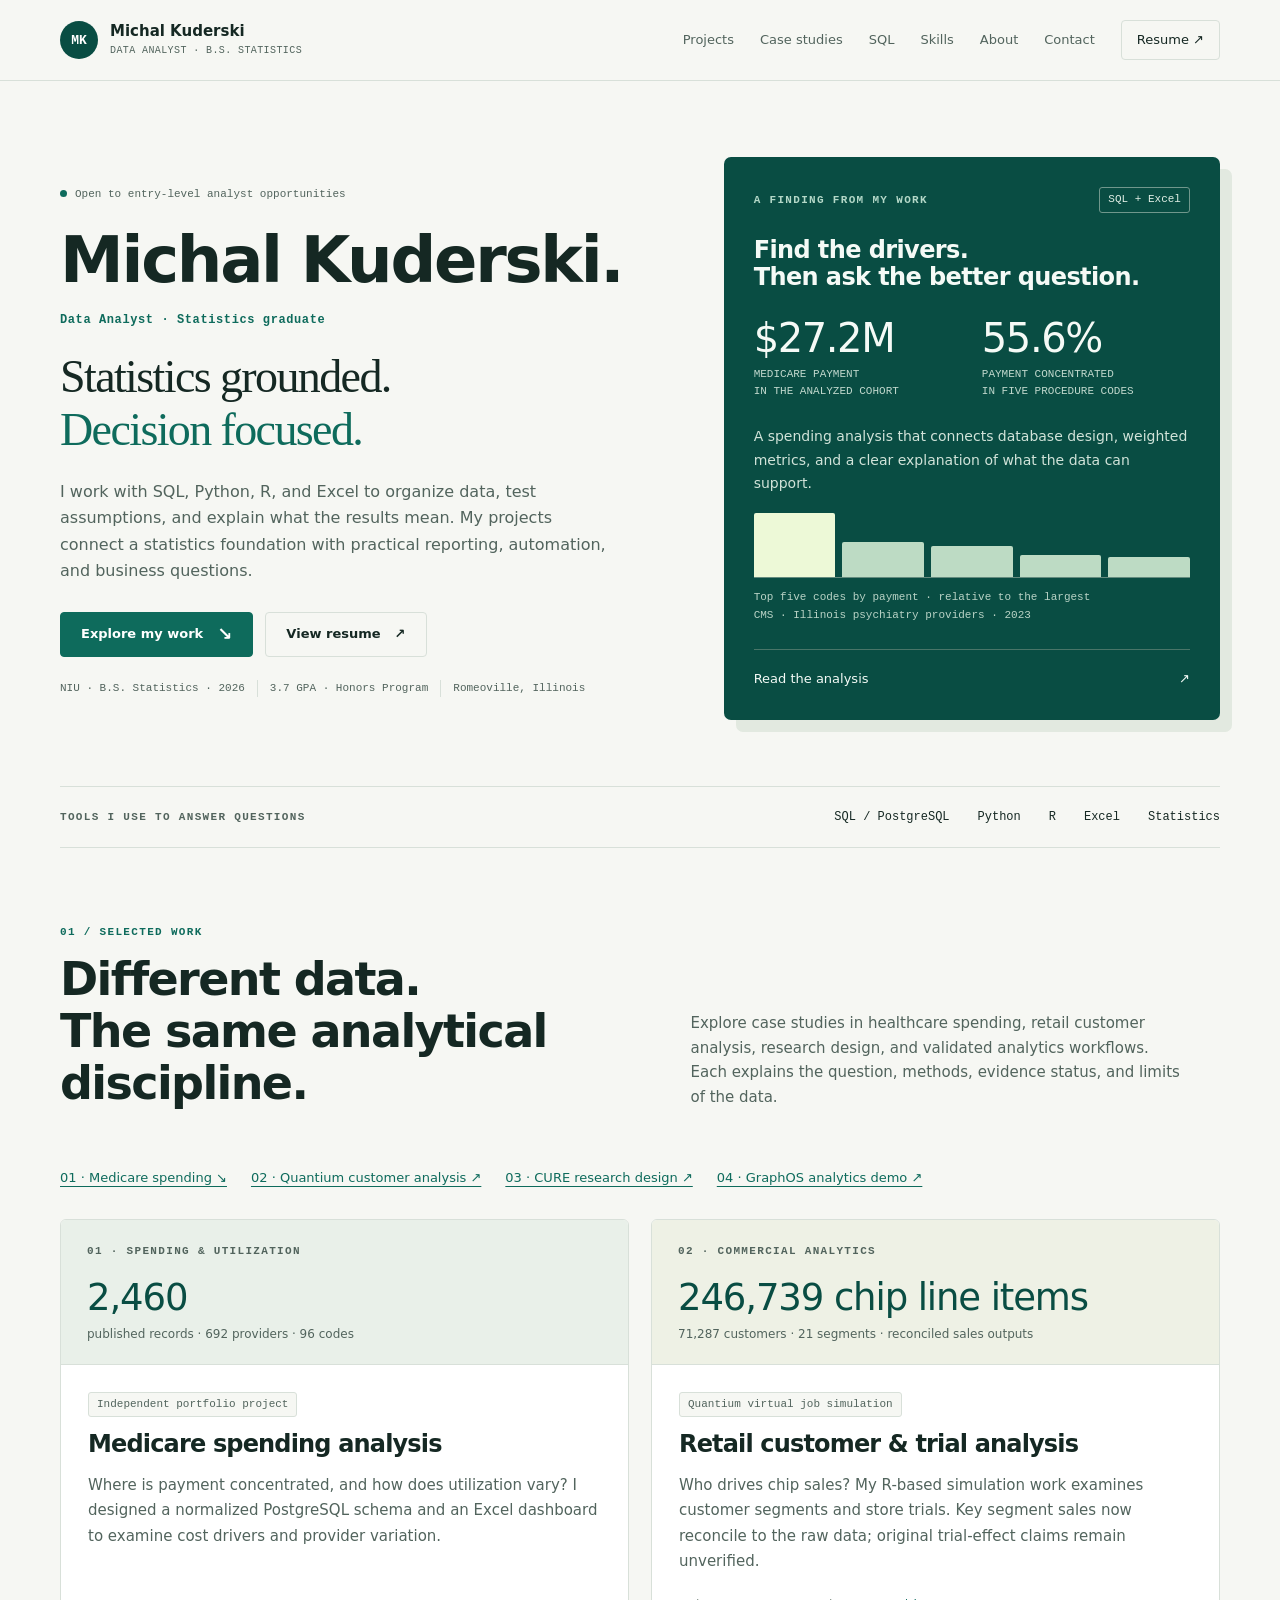
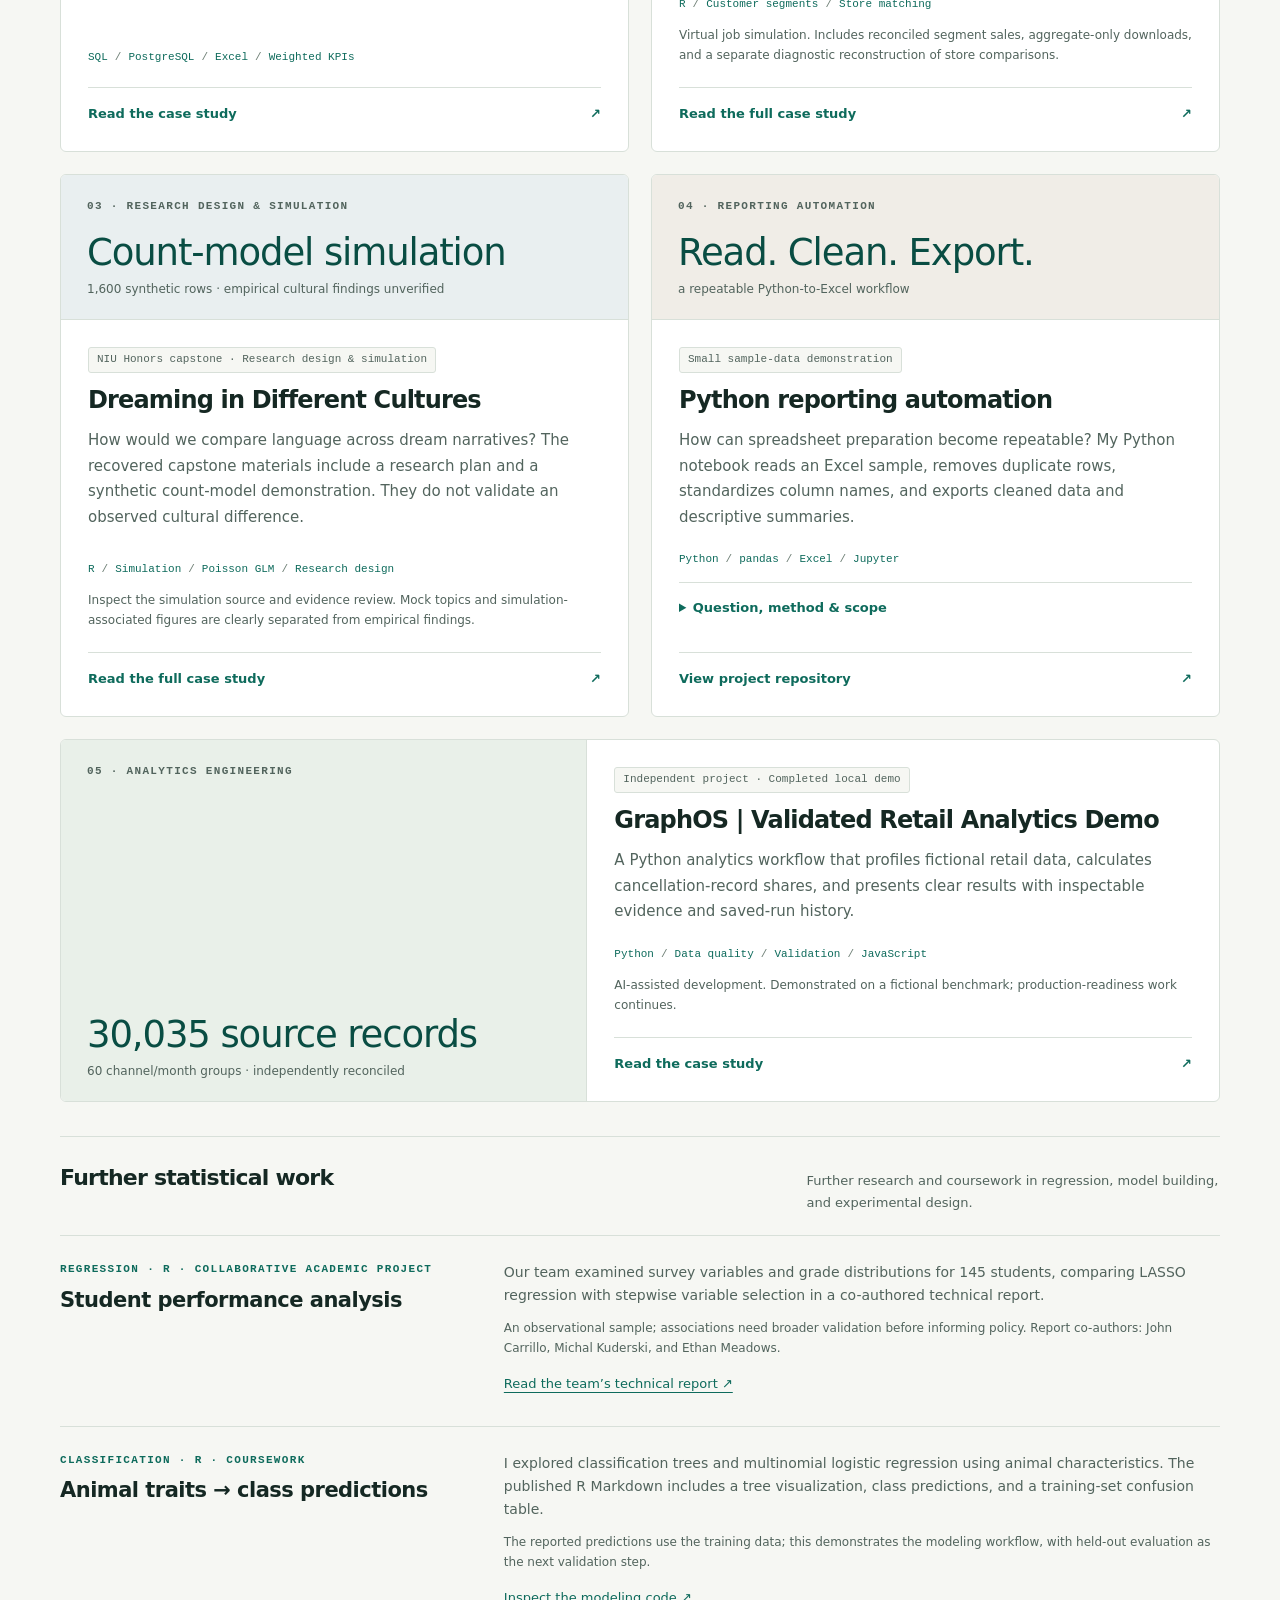
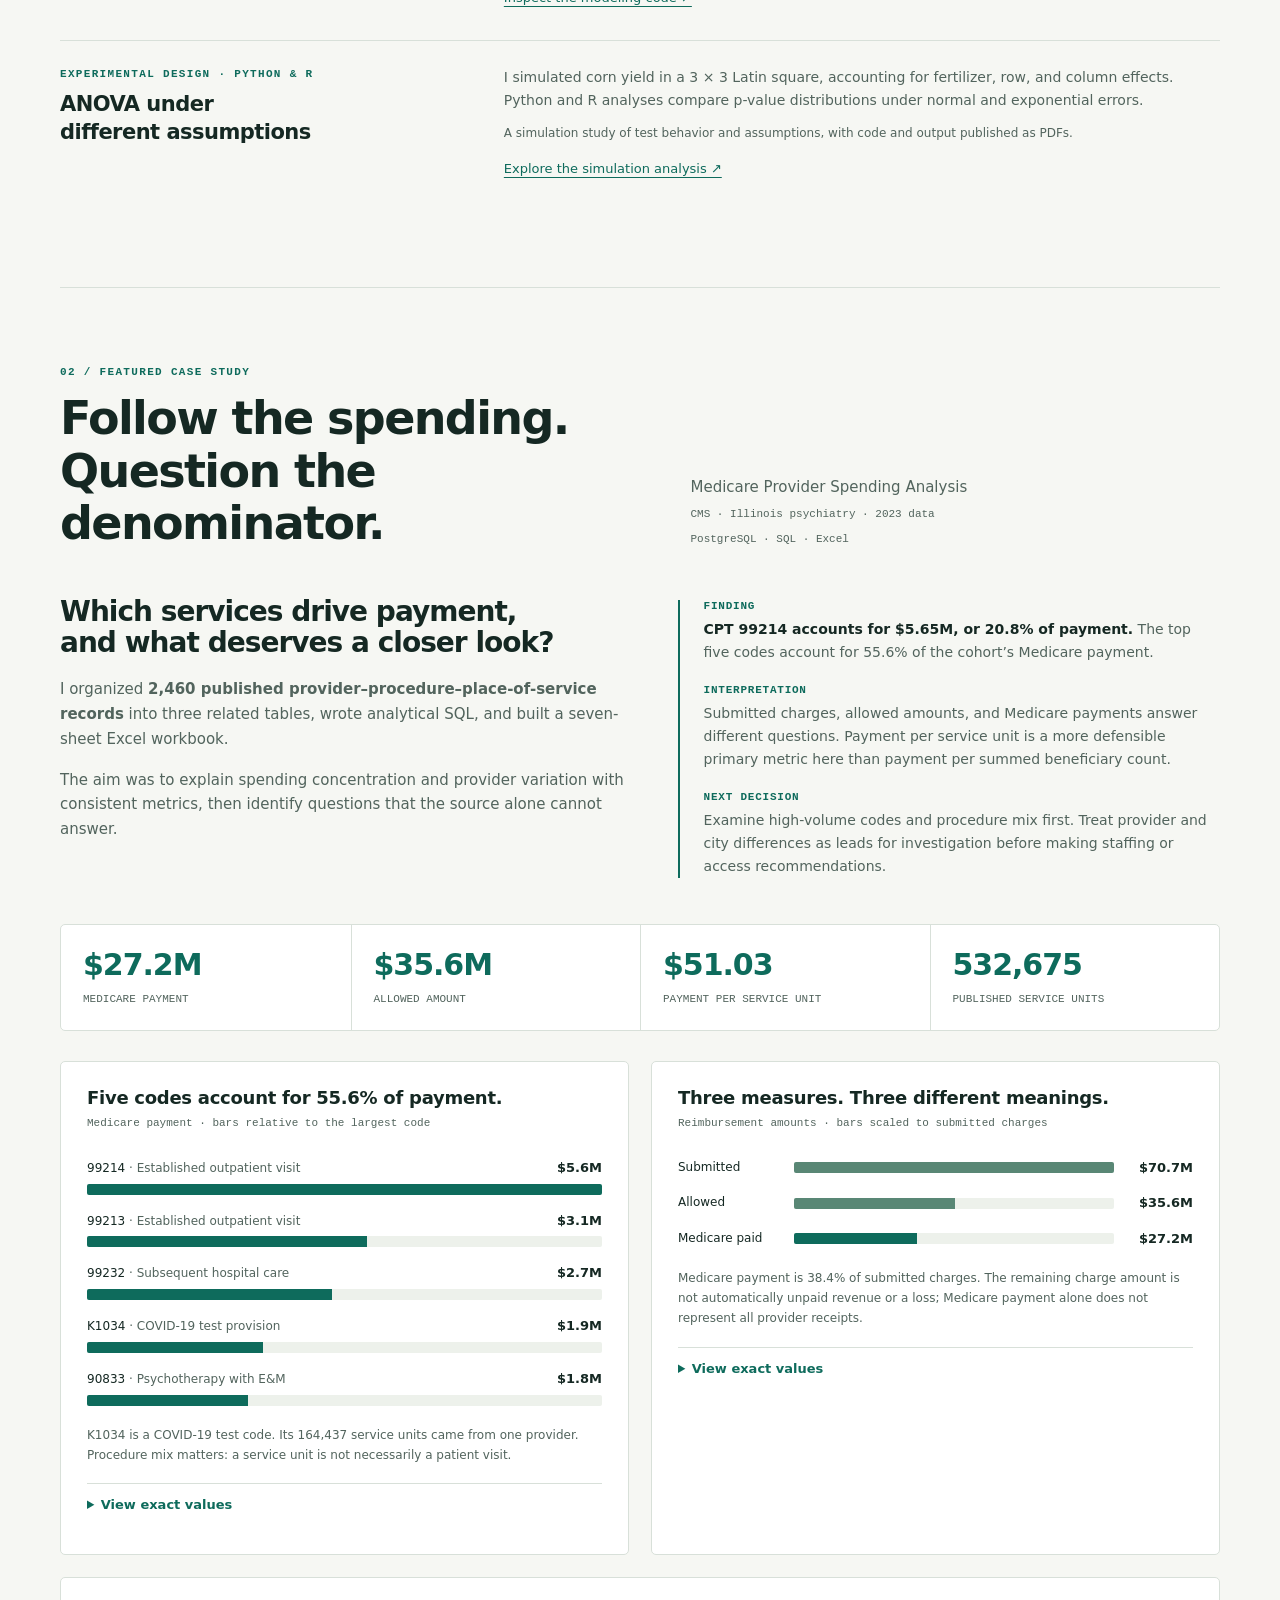
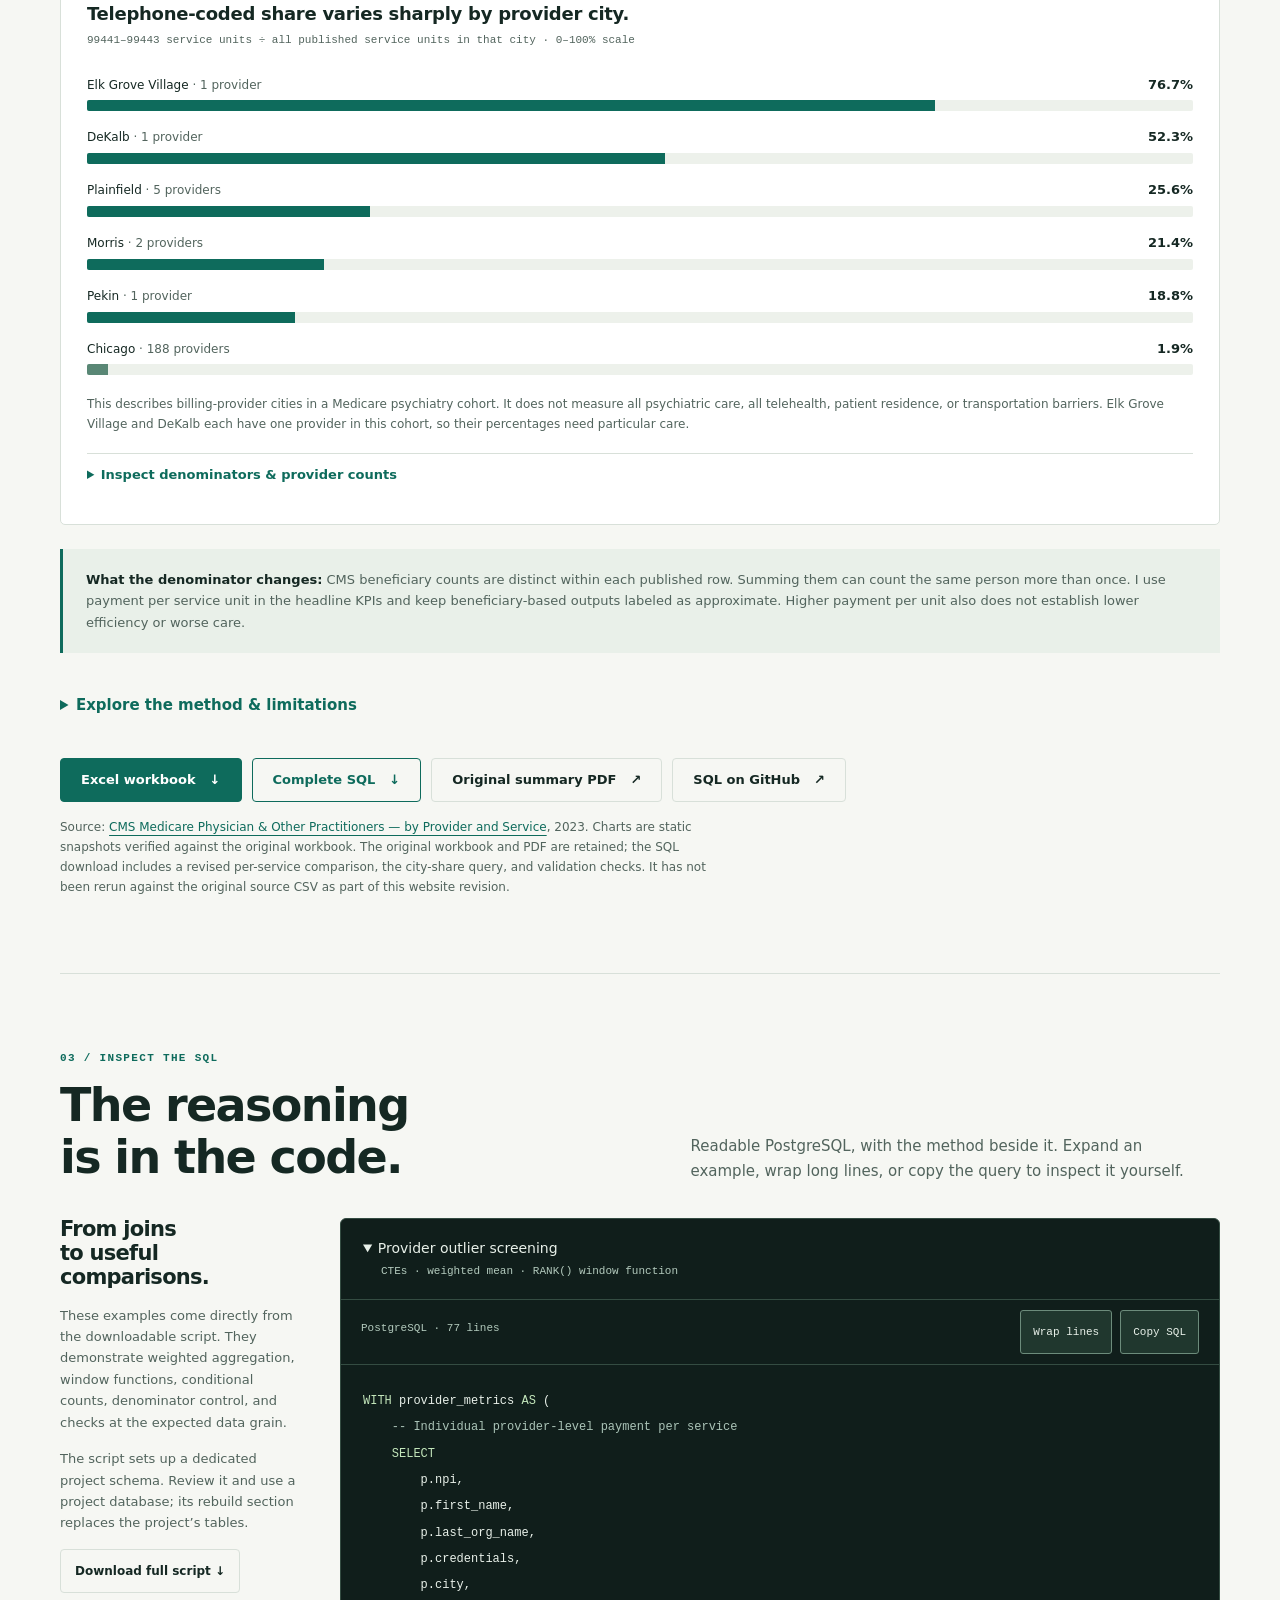
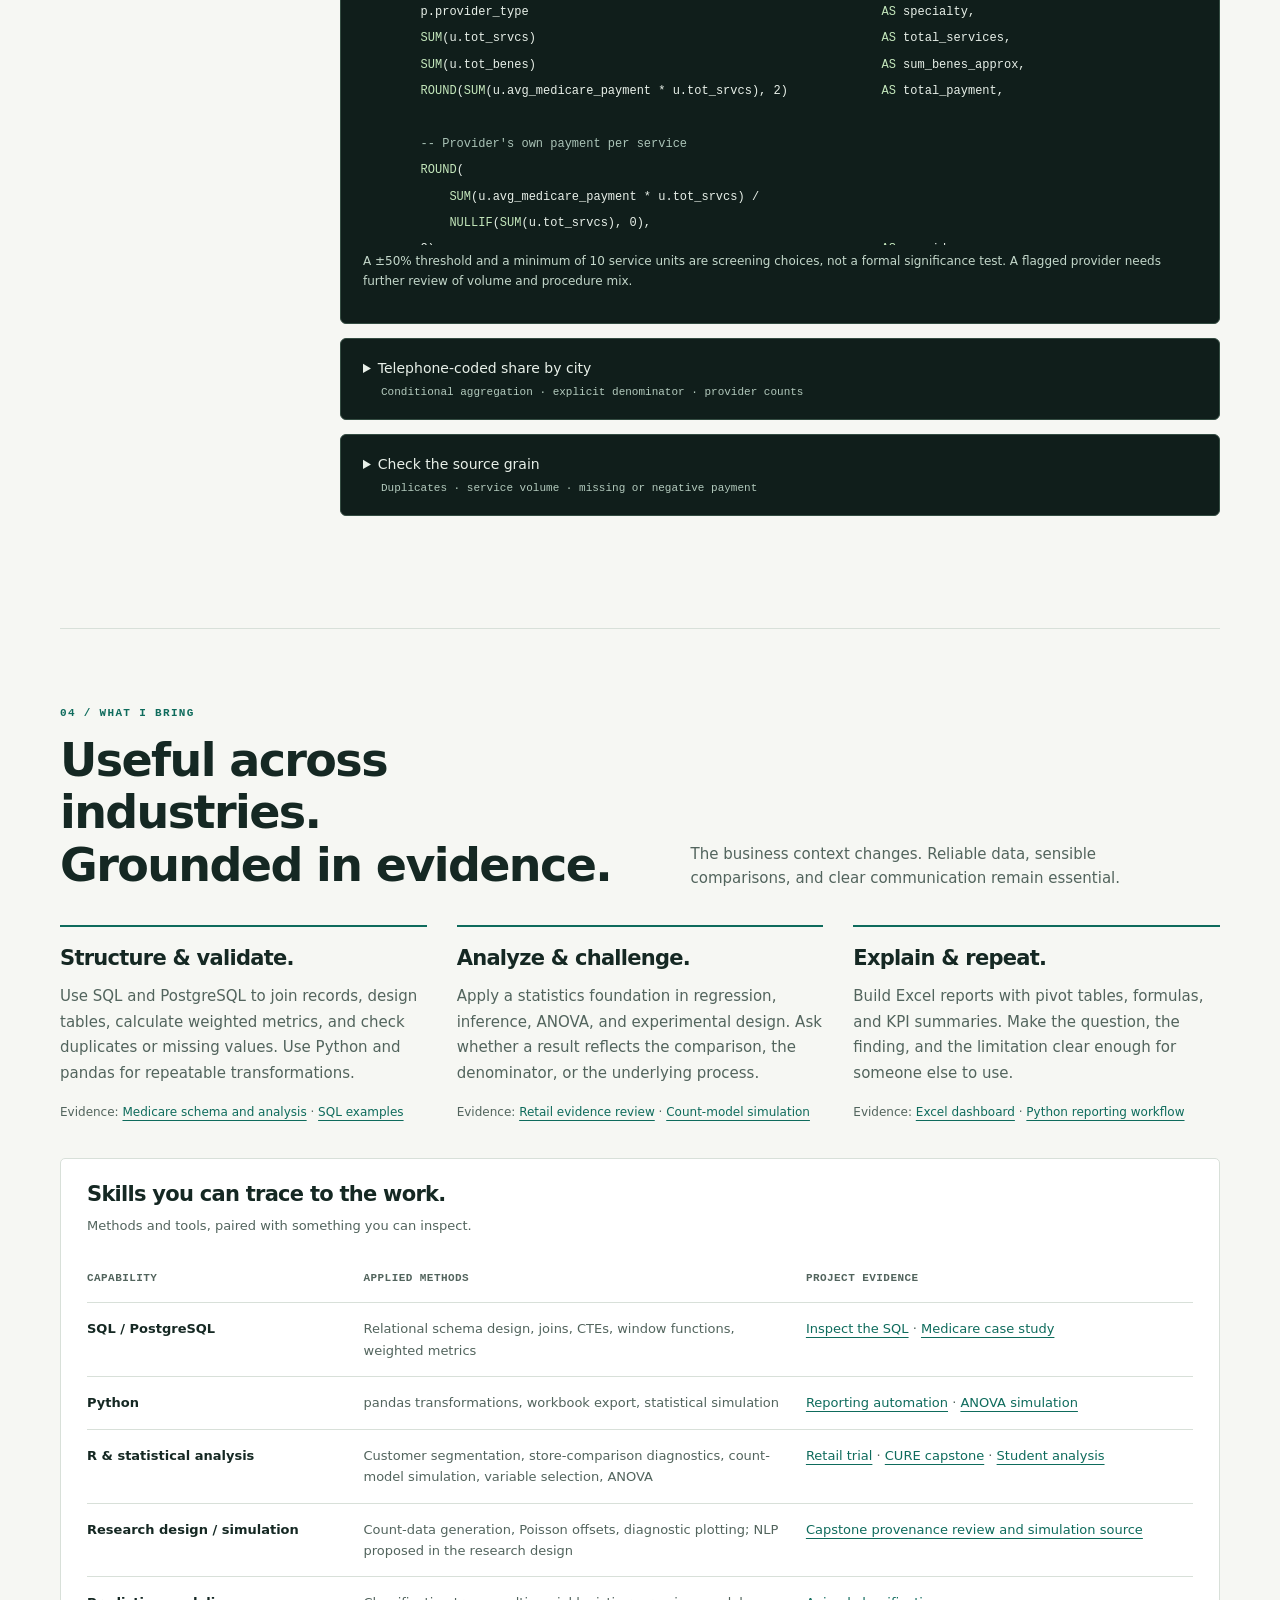
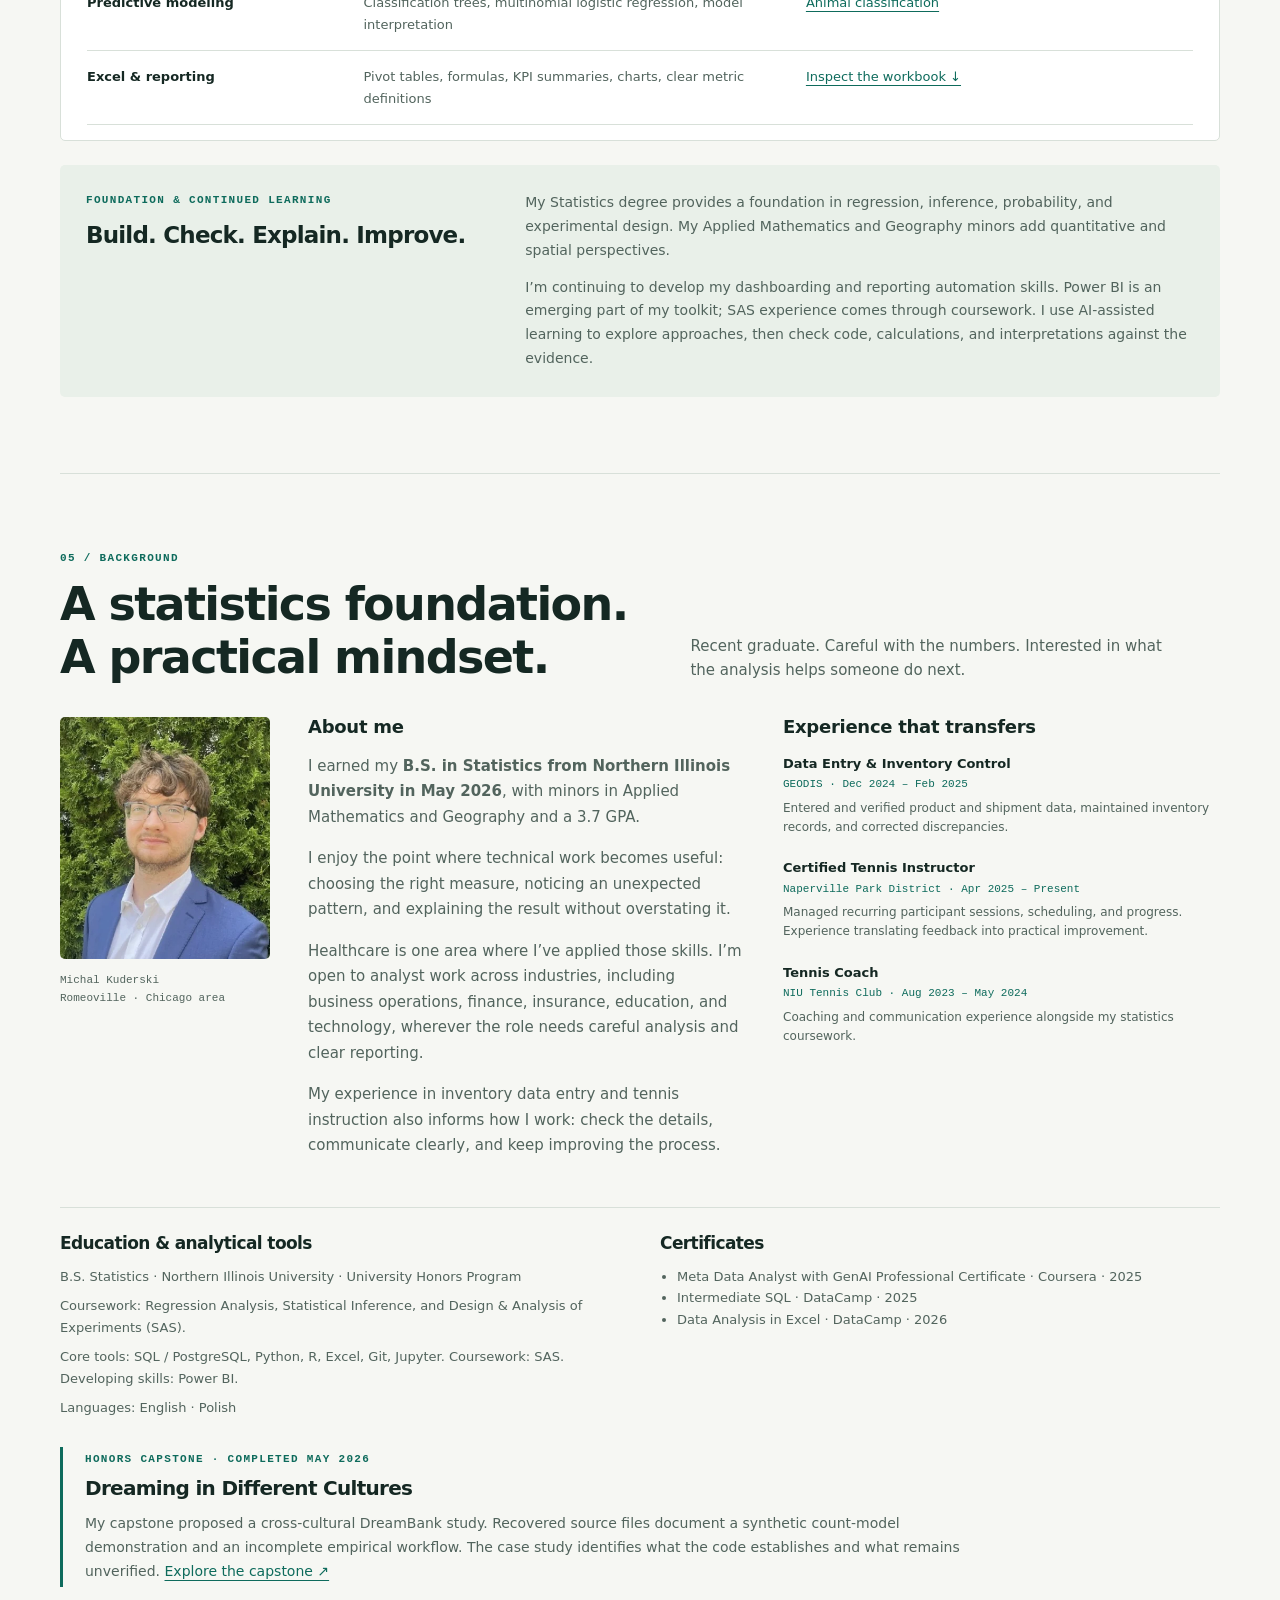
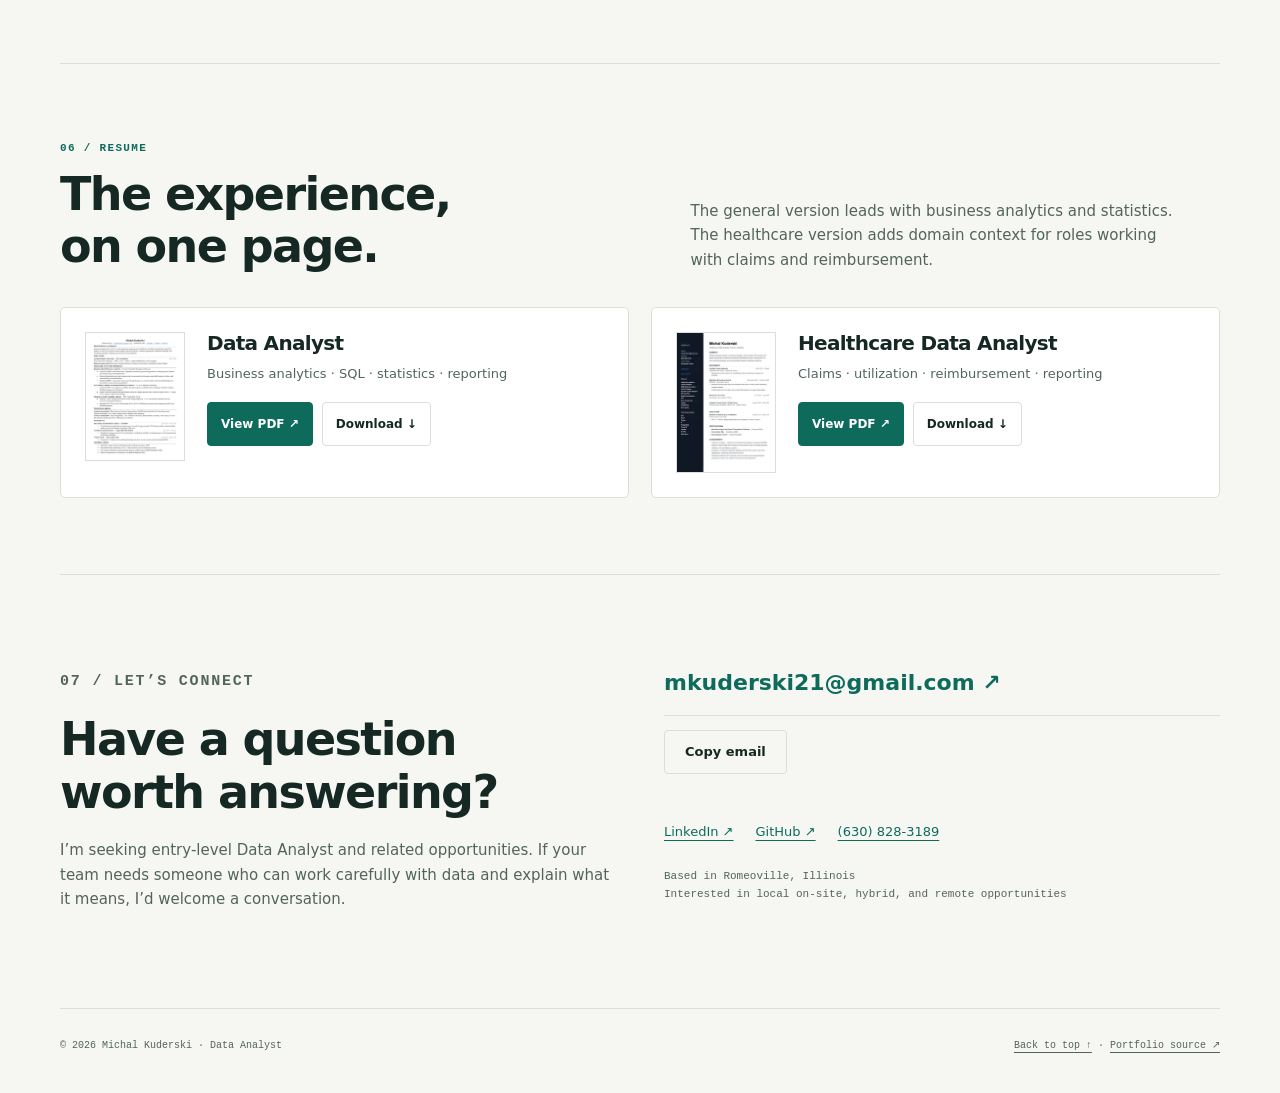
==== commit afe5085f: "Add GraphOS retail analytics case study and supporting evidence" ====
--- a/index.html
+++ b/index.html
@@ -25,7 +25,7 @@
   <link rel="icon" href="favicon.svg" type="image/svg+xml">
   <link rel="alternate icon" href="favicon.ico" sizes="any">
   <link rel="stylesheet" href="css/portfolio.css?v=20261015">
-  <link rel="stylesheet" href="css/case-studies.css?v=20261015-review2">
+  <link rel="stylesheet" href="css/case-studies.css?v=20261103-graphos">
   <script src="js/portfolio.js?v=b4ac1541f8aa" defer></script>
   <script type="application/ld+json">
   {"@context":"https://schema.org","@type":"Person","name":"Michal Kuderski","jobTitle":"Data Analyst","description":"Statistics graduate with project experience in SQL, Python, R, Excel and statistical analysis.","url":"https://michalkuderski.github.io/","image":"https://michalkuderski.github.io/headshot.jpg","email":"mailto:mkuderski21@gmail.com","alumniOf":{"@type":"CollegeOrUniversity","name":"Northern Illinois University"},"knowsAbout":["SQL","PostgreSQL","Python","R","Excel","Statistical analysis","Data visualization"],"knowsLanguage":["English","Polish"],"sameAs":["https://github.com/MichalKuderski","https://www.linkedin.com/in/michal-kuderski-4b10a8230/"]}
@@ -69,8 +69,8 @@
   <div class="skill-strip"><span class="eyebrow">Tools I use to answer questions</span><div class="skill-list"><span>SQL / PostgreSQL</span><span>Python</span><span>R</span><span>Excel</span><span>Statistics</span></div></div>
 
   <section class="section" id="work" tabindex="-1" aria-labelledby="work-title">
-    <div class="section-head"><div><p class="eyebrow">01 / Selected work</p><h2 id="work-title">Different data.<br>The same analytical discipline.</h2></div><p>Start with three detailed case studies: healthcare spending, retail customer analysis, and a research-design/simulation case study. Each explains the question, methods, evidence status, and limits of the data.</p></div>
-    <nav class="featured-path" id="case-studies" tabindex="-1" aria-label="Featured case studies in priority order"><a href="#case">01 · Medicare spending ↘</a><a href="projects/quantium.html">02 · Quantium customer analysis ↗</a><a href="projects/dreaming.html">03 · CURE research design ↗</a></nav>
+    <div class="section-head"><div><p class="eyebrow">01 / Selected work</p><h2 id="work-title">Different data.<br>The same analytical discipline.</h2></div><p>Explore case studies in healthcare spending, retail customer analysis, research design, and validated analytics workflows. Each explains the question, methods, evidence status, and limits of the data.</p></div>
+    <nav class="featured-path" id="case-studies" tabindex="-1" aria-label="Featured case studies in priority order"><a href="#case">01 · Medicare spending ↘</a><a href="projects/quantium.html">02 · Quantium customer analysis ↗</a><a href="projects/dreaming.html">03 · CURE research design ↗</a><a href="projects/graphos.html">04 · GraphOS analytics demo ↗</a></nav>
     <div class="project-grid">
       <article class="project" id="project-medicare" tabindex="-1">
         <div class="project-visual"><span class="eyebrow">01 · Spending & utilization</span><div class="visual-value num">2,460 <small>published records · 692 providers · 96 codes</small></div></div>
@@ -87,6 +87,10 @@
       <article class="project" id="project-automation" tabindex="-1">
         <div class="project-visual"><span class="eyebrow">04 · Reporting automation</span><div class="visual-value">Read. Clean. Export.<small>a repeatable Python-to-Excel workflow</small></div></div>
         <div class="project-body"><span class="pill">Small sample-data demonstration</span><h3>Python reporting automation</h3><p>How can spreadsheet preparation become repeatable? My Python notebook reads an Excel sample, removes duplicate rows, standardizes column names, and exports cleaned data and descriptive summaries.</p><div class="tags"><span>Python</span><span>pandas</span><span>Excel</span><span>Jupyter</span></div><details class="project-details"><summary>Question, method & scope</summary><p><strong>Output:</strong> Separate cleaned-data and summary-report workbooks generated from one notebook.</p><p><strong>Scope:</strong> An automation demonstration, with no measured time-saving claim. A production payroll workflow would also need explicit type validation, error handling, and a documented missing-value policy.</p><a class="detail-link" href="https://github.com/MichalKuderski/Digital-Workflow-Improvement-Automation/blob/main/Digital_Workflow_Improvement.ipynb" target="_blank" rel="noopener">Inspect the notebook ↗</a></details><a class="project-link" href="https://github.com/MichalKuderski/Digital-Workflow-Improvement-Automation" target="_blank" rel="noopener">View project repository <span aria-hidden="true">↗</span></a></div>
+      </article>
+      <article class="project project-graphos" id="project-graphos" tabindex="-1">
+        <div class="project-visual"><span class="eyebrow">05 · Analytics engineering</span><div class="visual-value num">30,035 source records<small>60 channel/month groups · independently reconciled</small></div></div>
+        <div class="project-body"><span class="pill">Independent project · Completed local demo</span><h3>GraphOS | Validated Retail Analytics Demo</h3><p>A Python analytics workflow that profiles fictional retail data, calculates cancellation-record shares, and presents clear results with inspectable evidence and saved-run history.</p><div class="tags"><span>Python</span><span>Data quality</span><span>Validation</span><span>JavaScript</span></div><p class="card-scope">AI-assisted development. Demonstrated on a fictional benchmark; production-readiness work continues.</p><a class="project-link" href="projects/graphos.html">Read the case study <span aria-hidden="true">↗</span></a></div>
       </article>
     </div>
 
@@ -272,3 +276,4 @@
 <footer class="wrap footer"><span>© 2026 Michal Kuderski · Data Analyst</span><span><a href="#main">Back to top ↑</a> · <a href="https://github.com/MichalKuderski/MichalKuderski.github.io" target="_blank" rel="noopener">Portfolio source ↗</a></span></footer>
 </body>
 </html>
+
--- a/css/case-studies.css
+++ b/css/case-studies.css
@@ -39,3 +39,7 @@
 @media(max-width:800px){.case-lead{grid-template-columns:1fr;gap:24px}.case-hero{padding-top:35px}.case-deck{font-size:17px}.case-kpis>div{padding:20px}.case-kpis strong{font-size:28px}.case-methods{gap:24px}.case-figure.original img{padding:10px}.case-figure figcaption{padding:18px}.case-meta{font-size:11px}}
 @media(max-width:540px){.case-kpis{grid-template-columns:1fr}.case-kpis>div{border-left:0;border-top:1px solid var(--line)}.case-kpis>div:first-child{border-top:0}.case-methods,.theme-list,.evidence-files{grid-template-columns:1fr}.case-hero h1{font-size:38px}.case-jump{gap:3px 21px}.case-lead h2{font-size:29px}.case-figure{margin:22px 0}.case-figure figcaption{font-size:13px}.case-figure figcaption strong{font-size:17px}.case-next{display:grid}.case-note{padding-left:16px}}
 @media print{.case-hero{padding-top:10px}.case-jump,.breadcrumb{display:none}.case-kpis,.case-methods article{break-inside:avoid}.case-figure{break-inside:avoid}.case-figure img{max-height:430px;object-fit:contain}.case-hero h1{font-size:36px}.case-deck{font-size:15px}.case-figure figcaption{font-size:12px}.case-lead{display:block}}
+
+/* GraphOS follows the existing portfolio card and case-study system. */
+.project-graphos{grid-column:1/-1}
+@media(min-width:801px){.project-graphos{display:grid;grid-template-columns:1fr 1.2fr}.project-graphos .project-visual{border-bottom:0;border-right:1px solid var(--line)}}
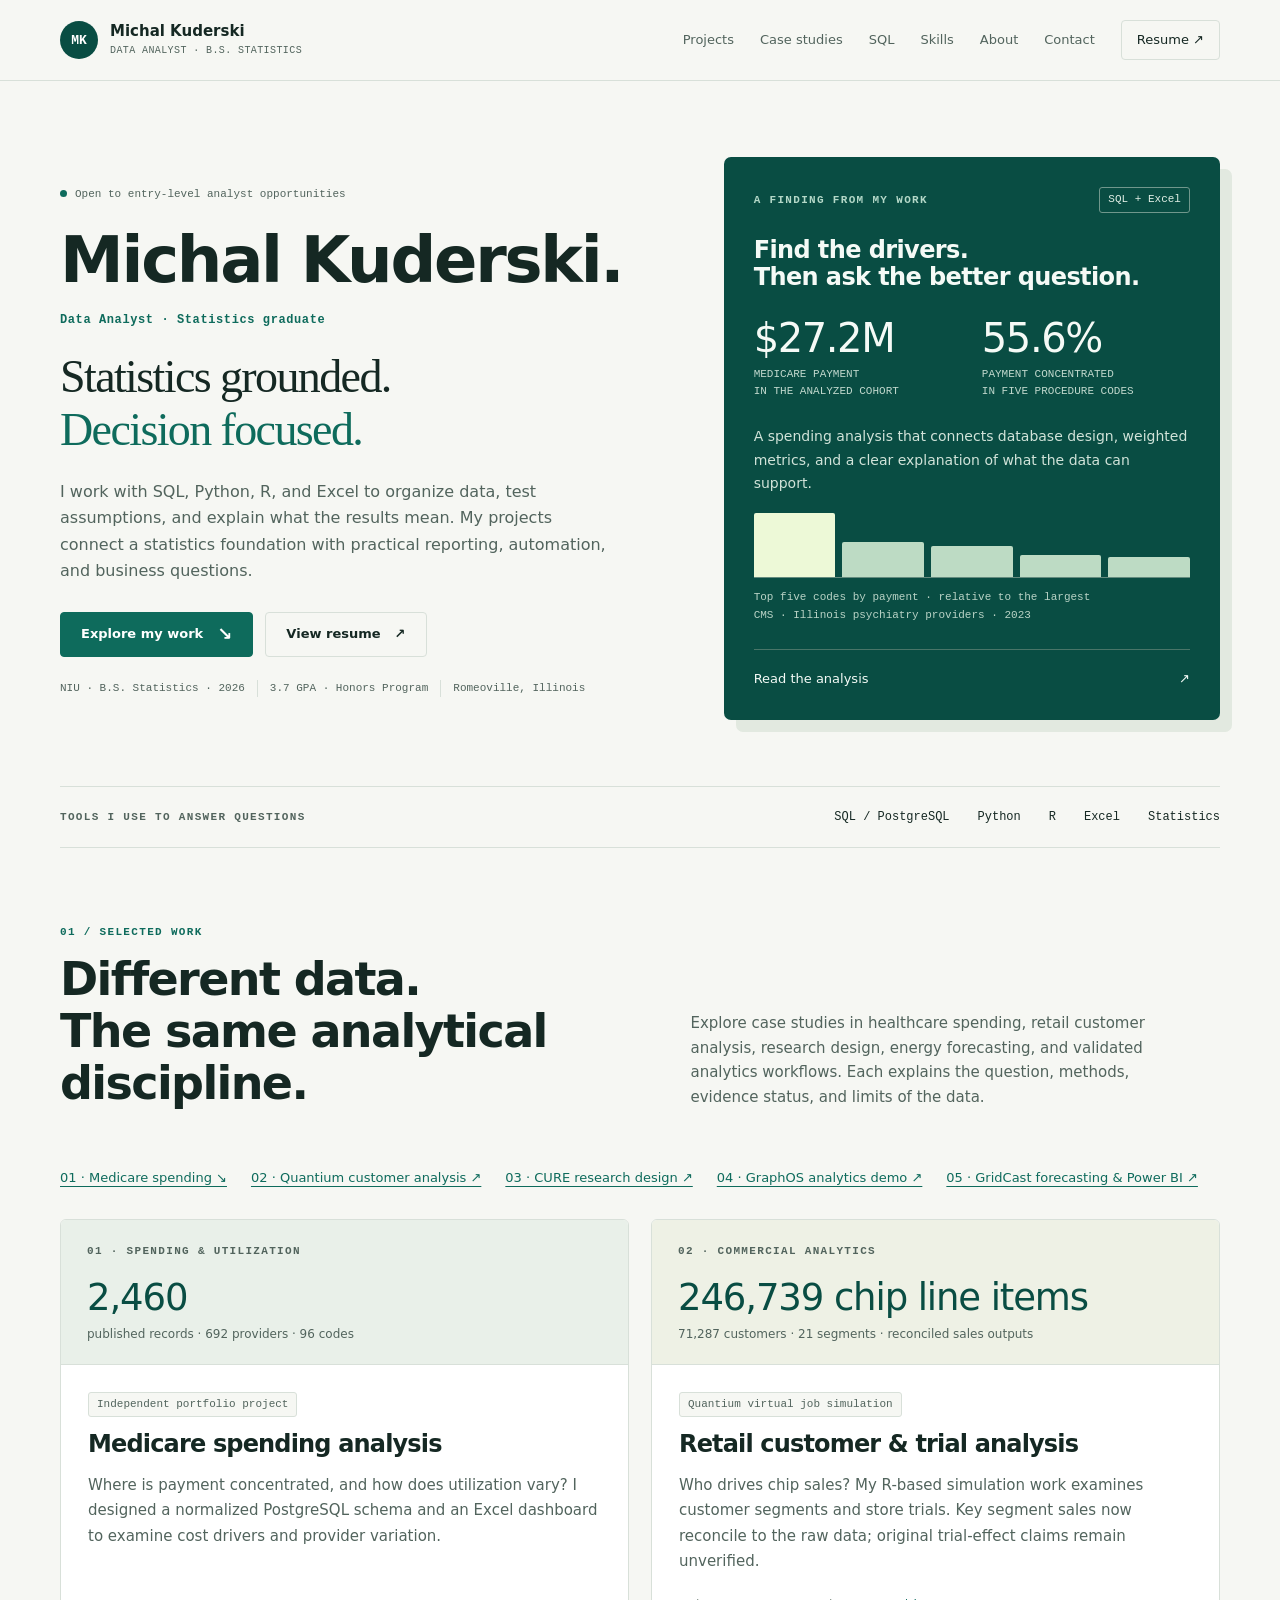
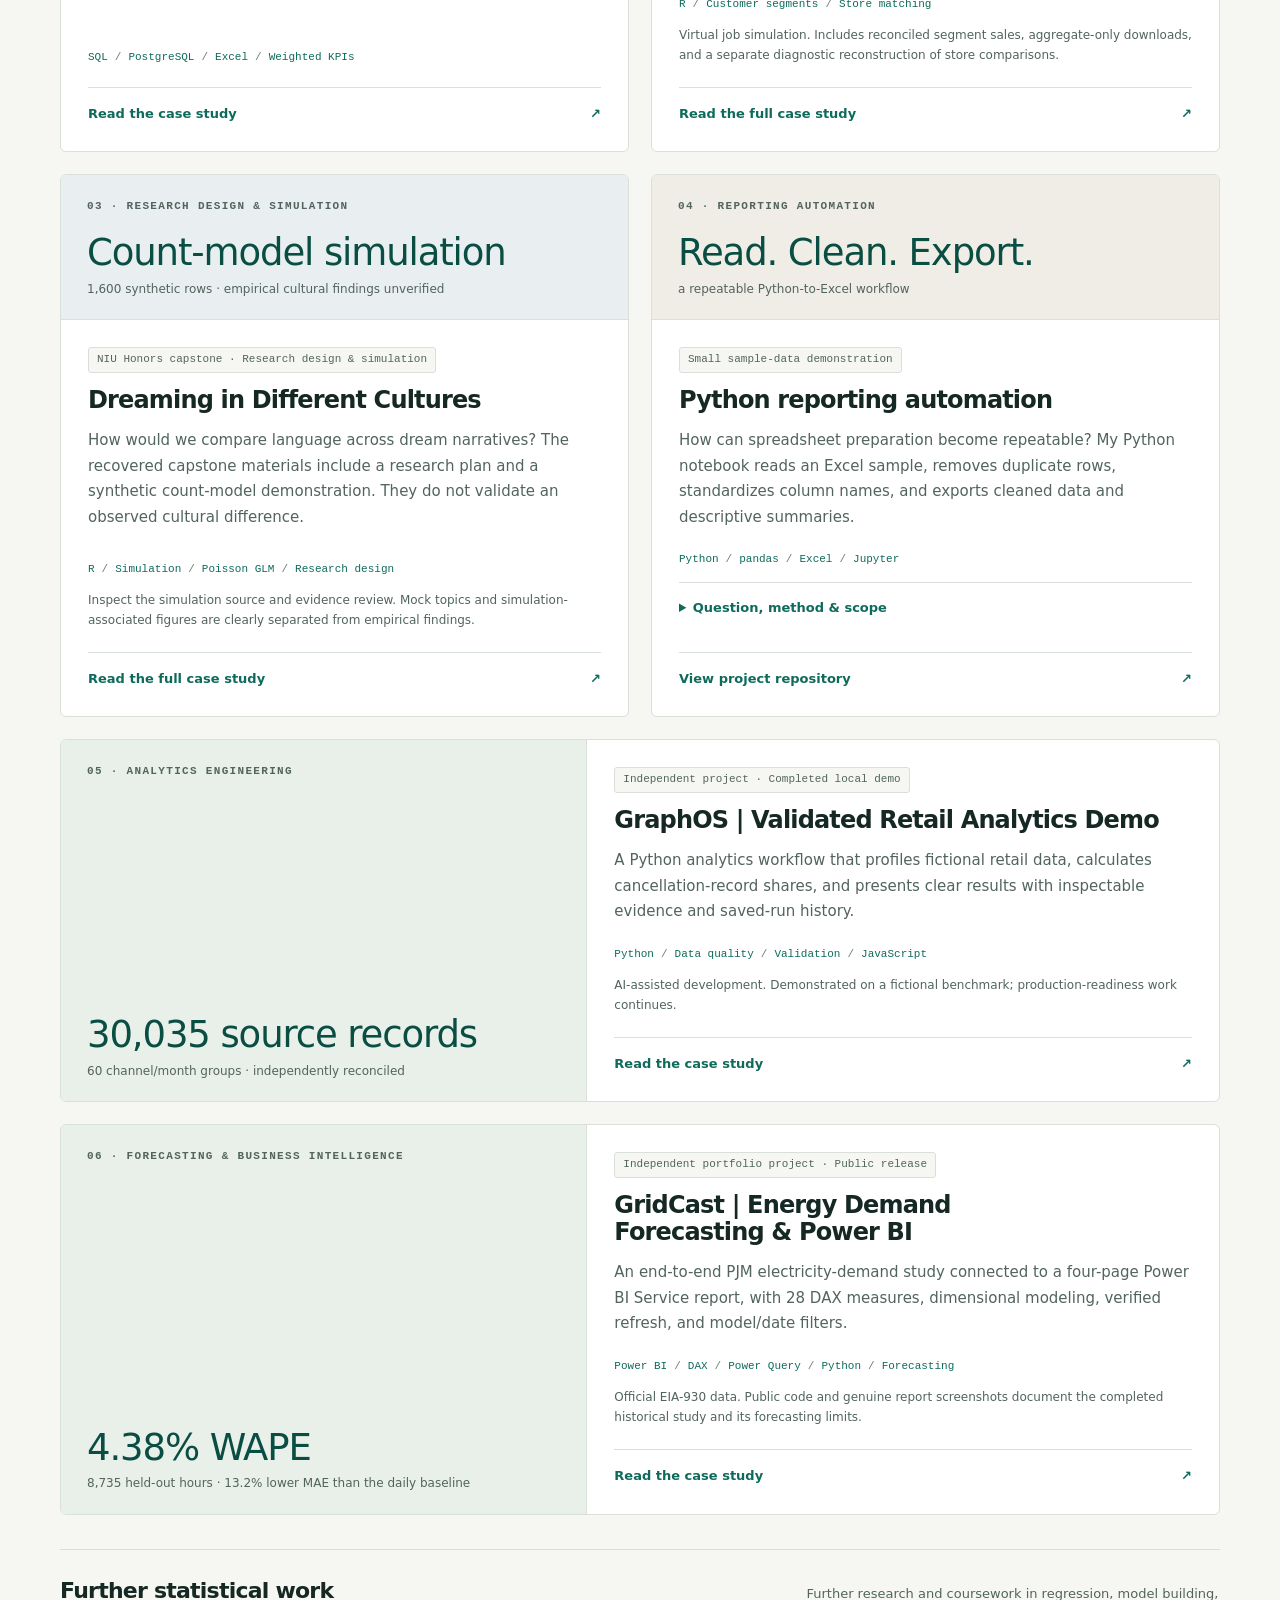
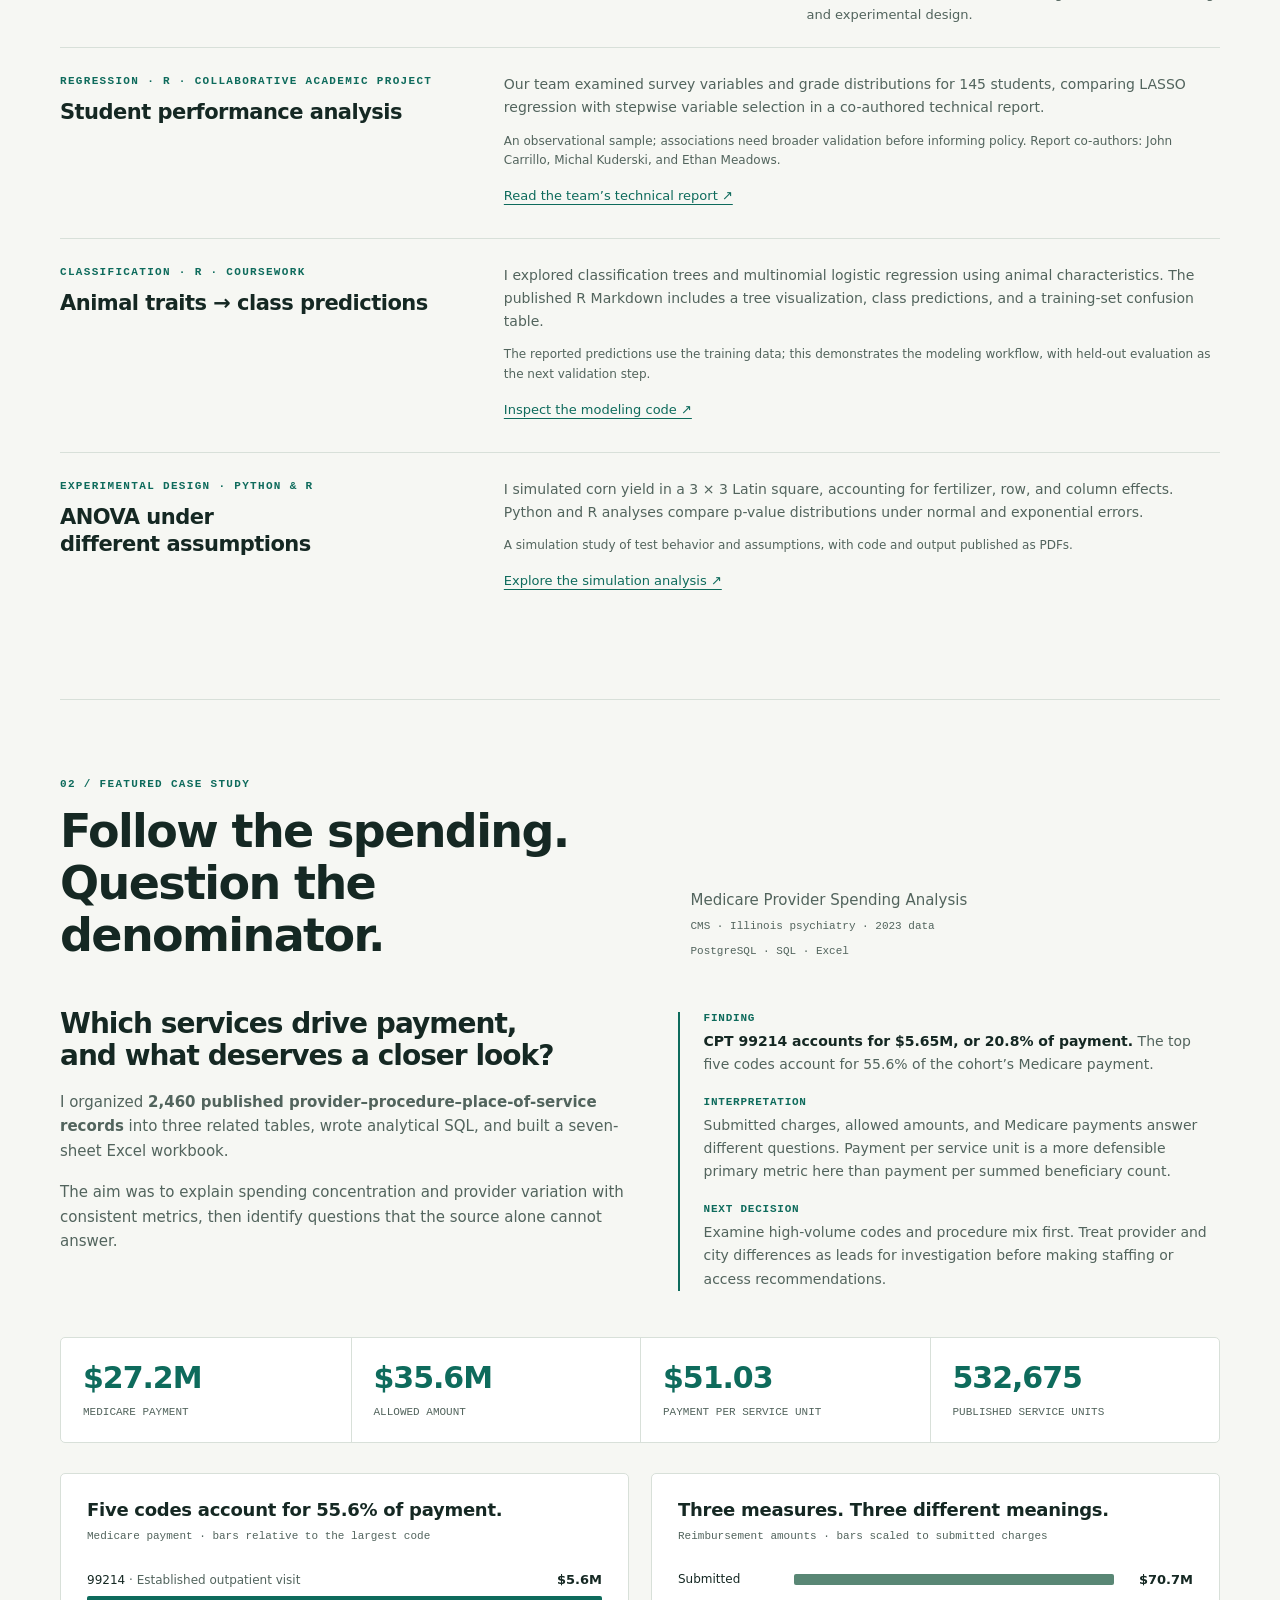
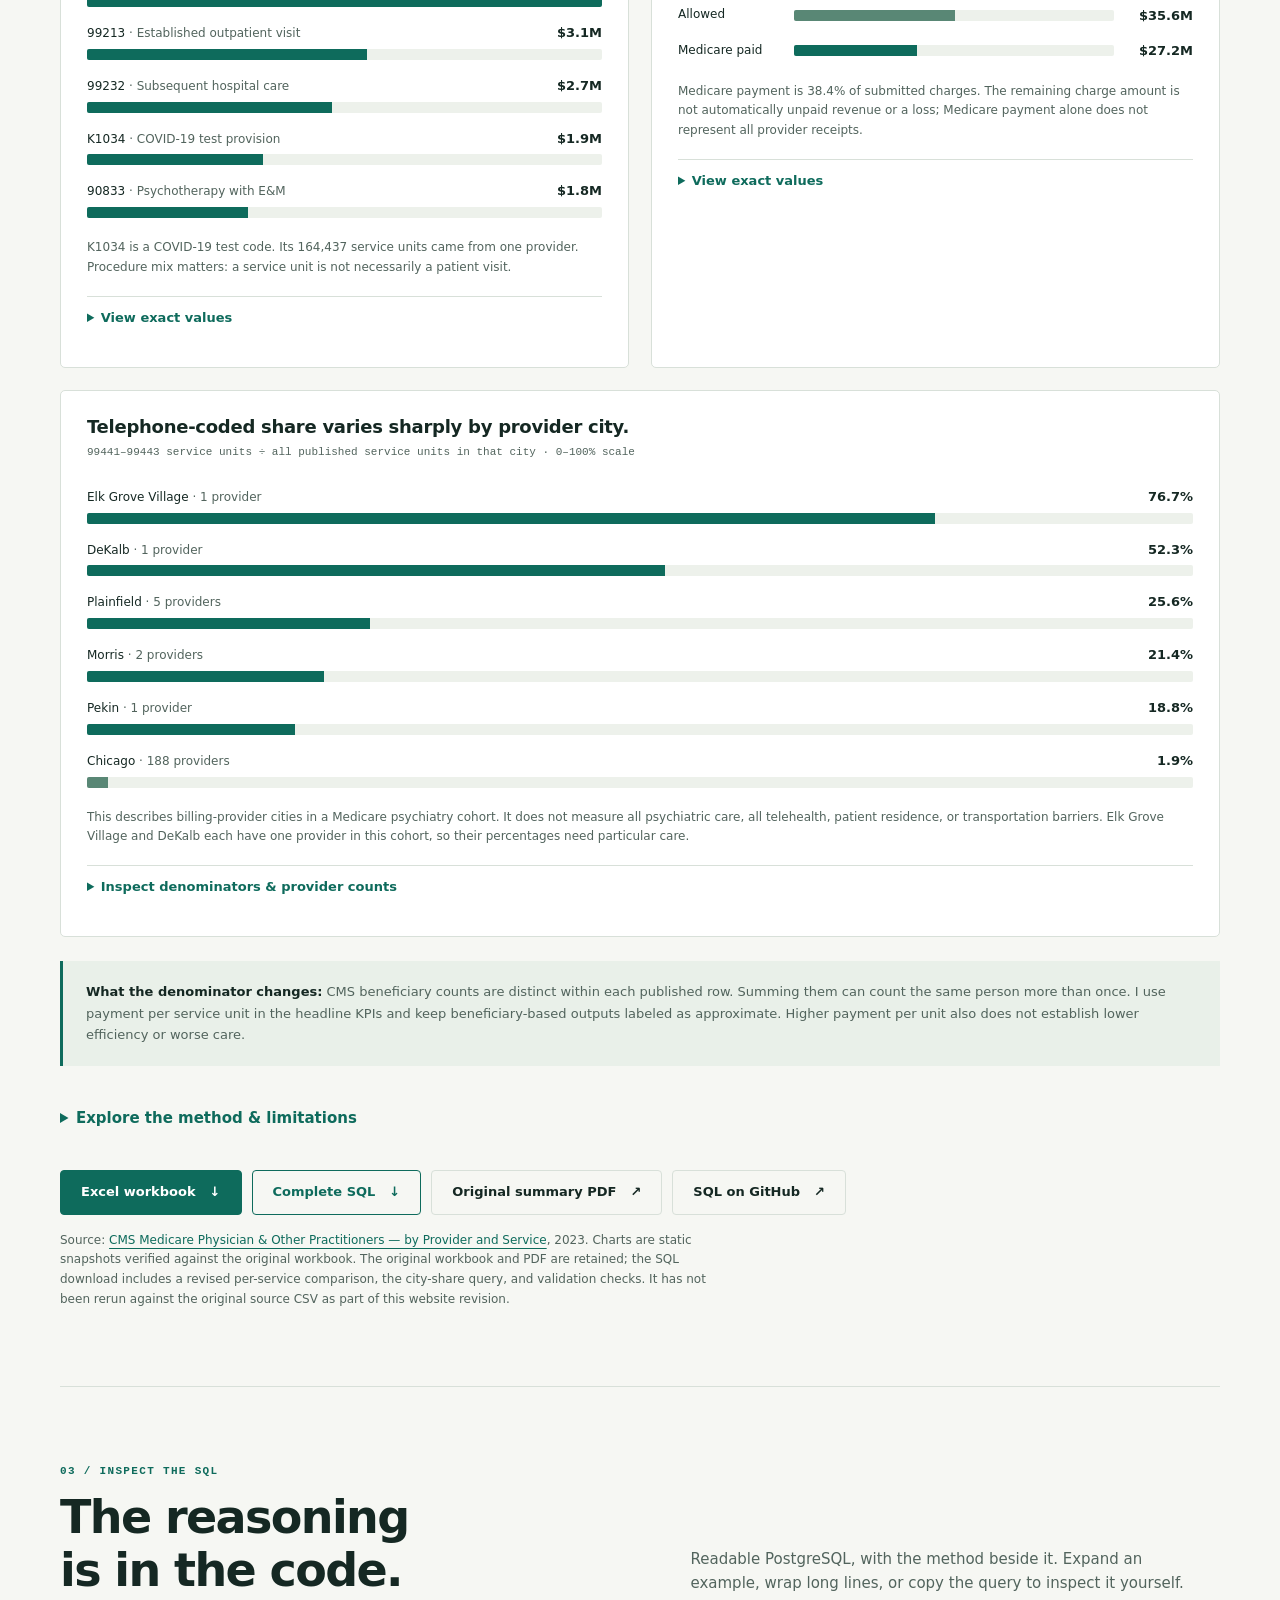
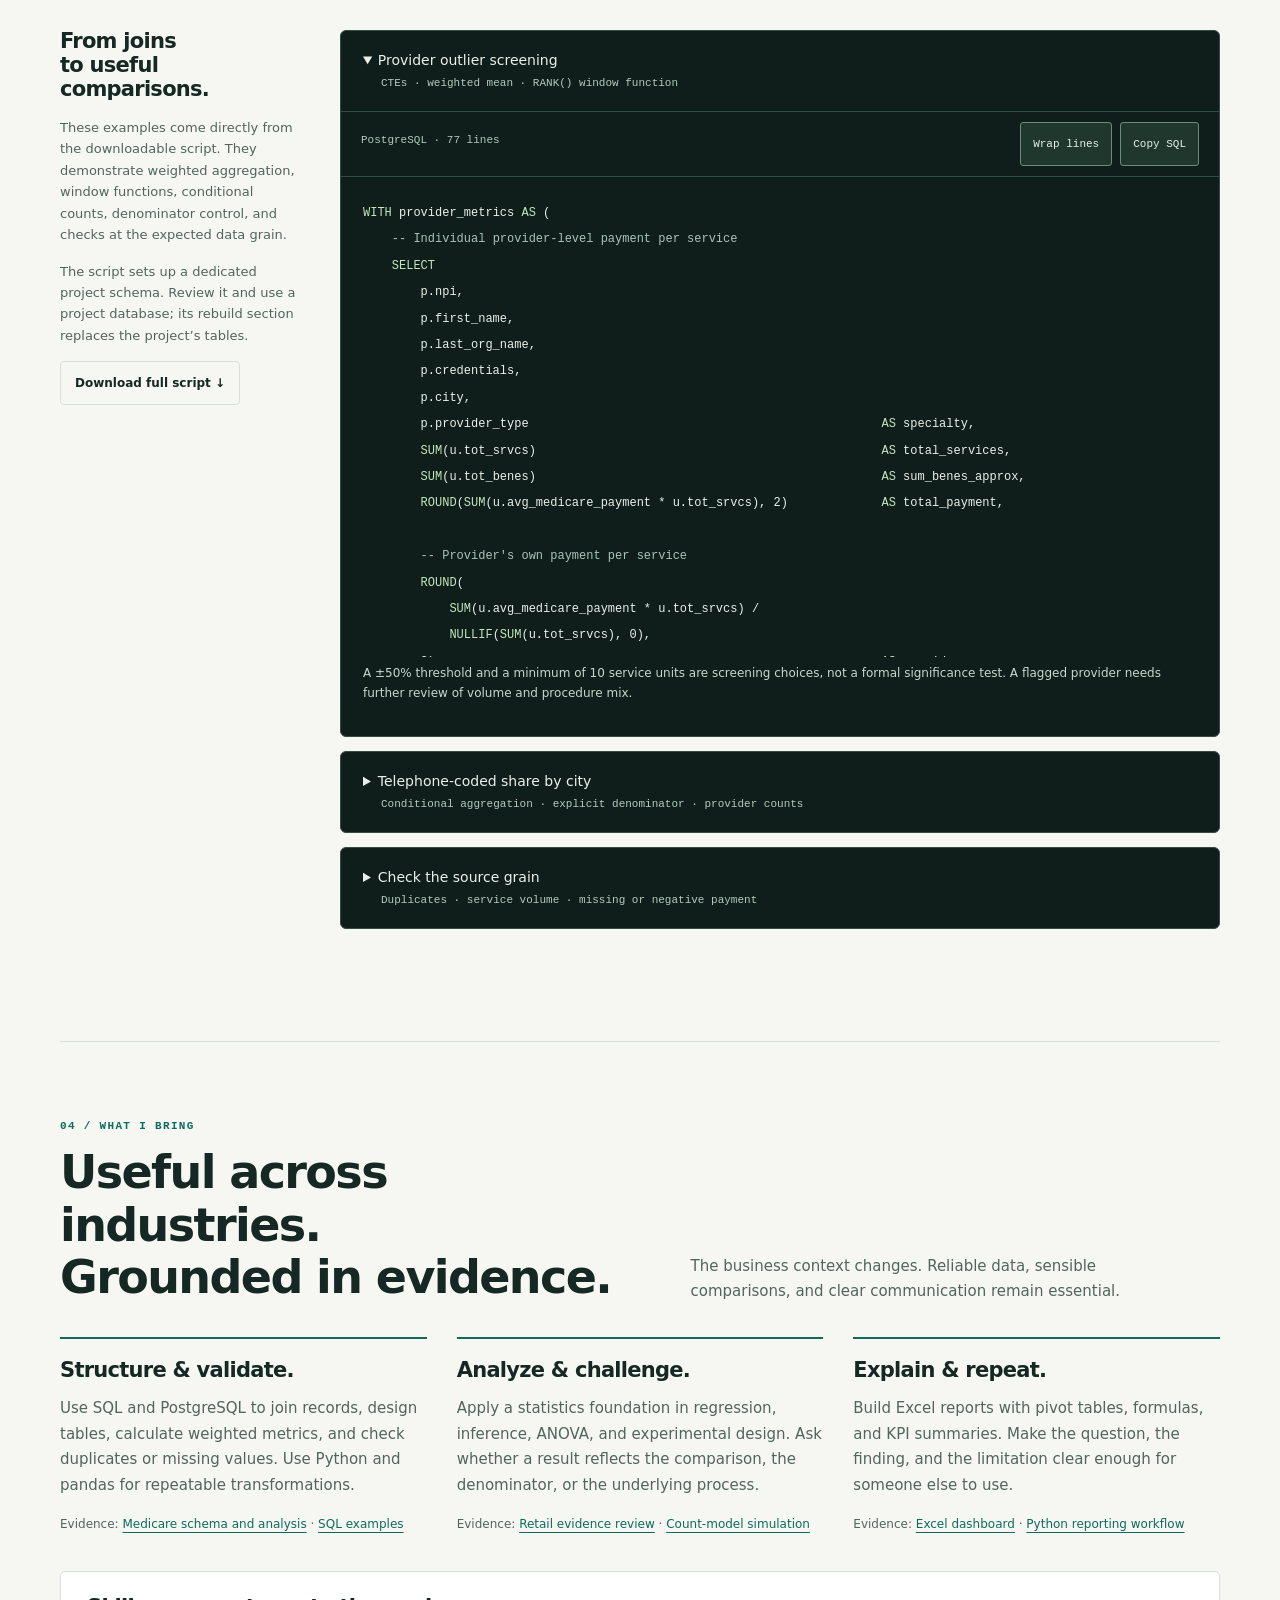
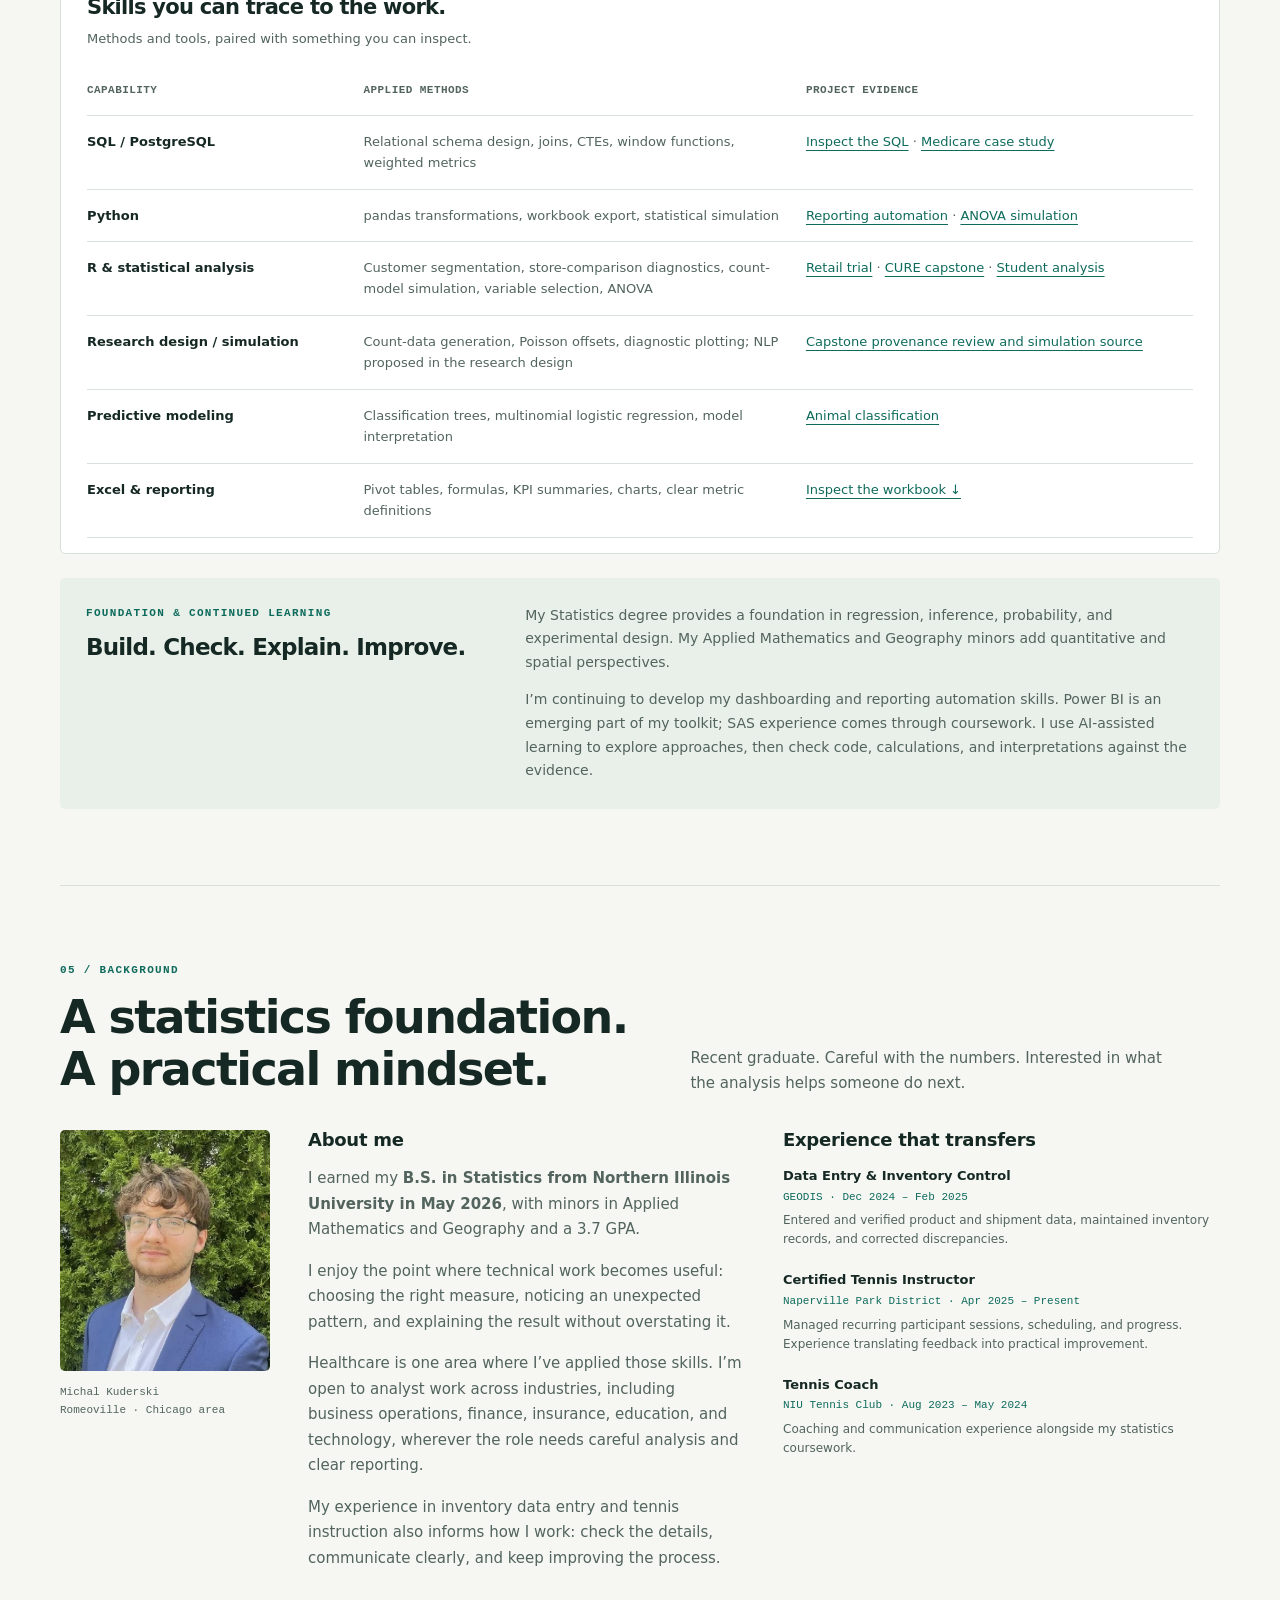
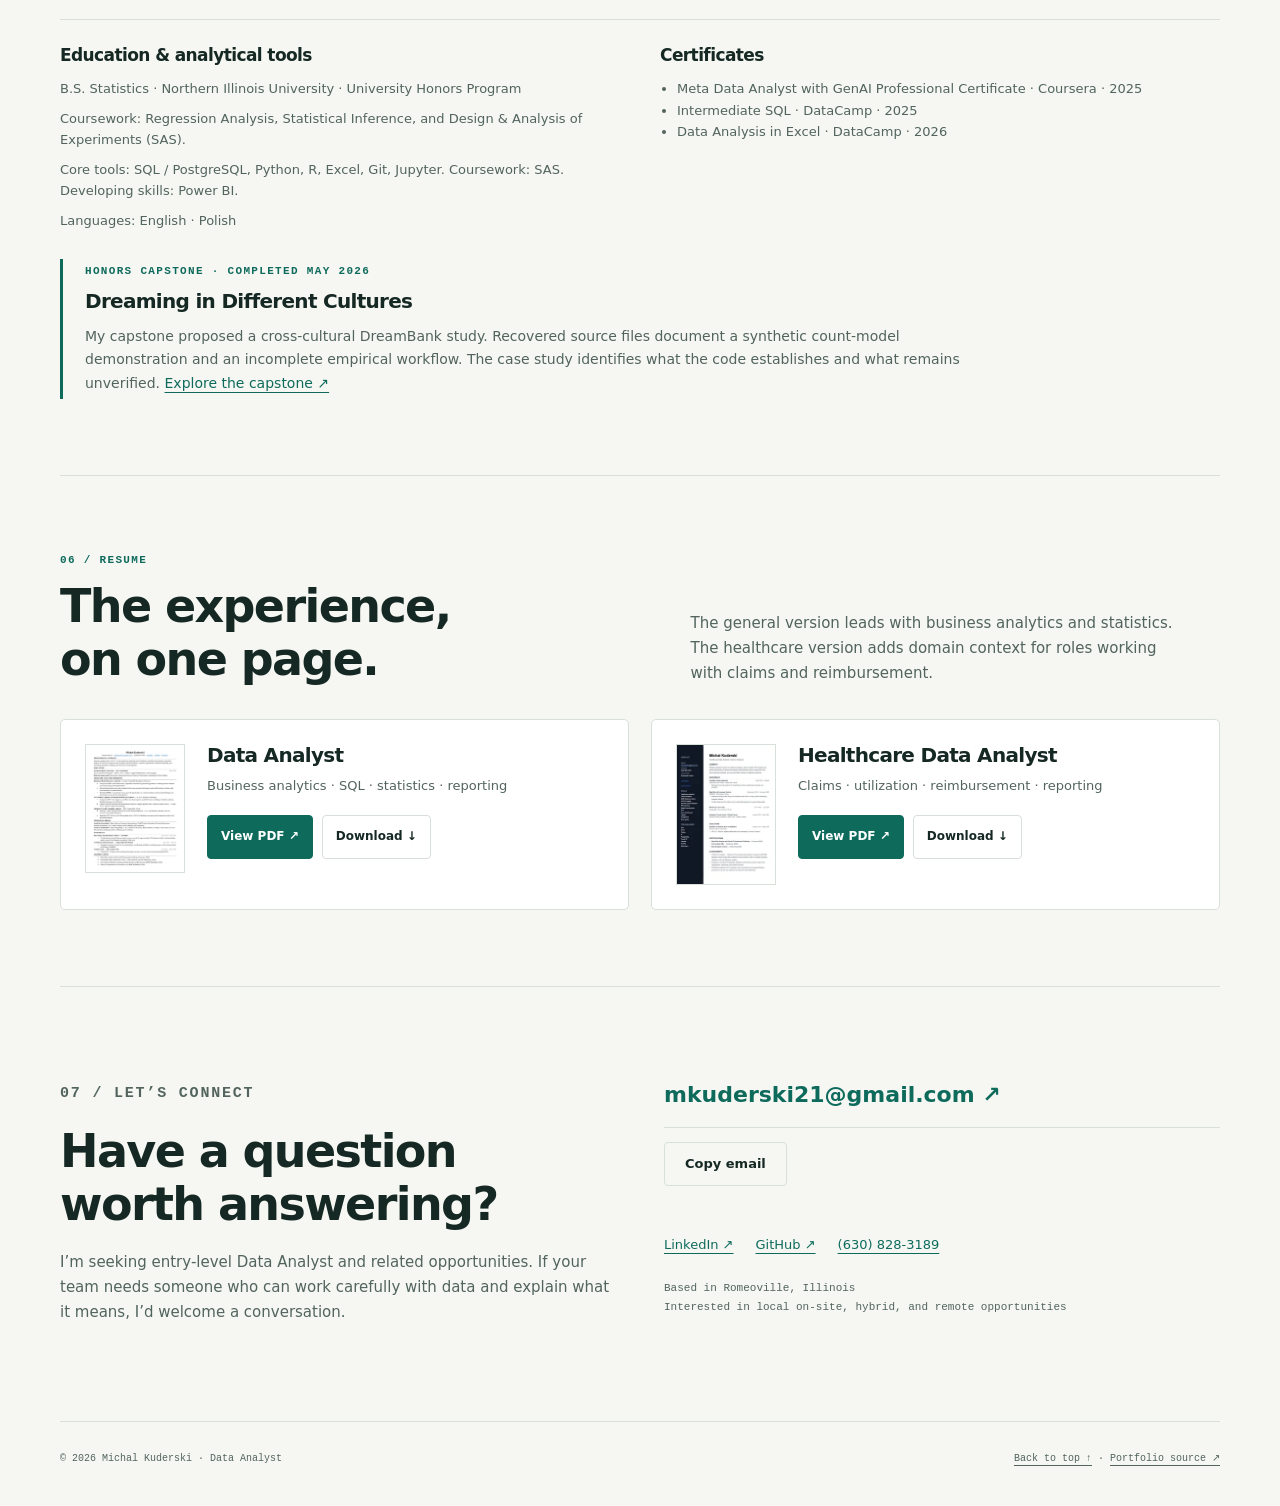
==== commit 08be95e9: "Add GridCast forecasting and Power BI portfolio case study" ====
--- a/index.html
+++ b/index.html
@@ -25,7 +25,7 @@
   <link rel="icon" href="favicon.svg" type="image/svg+xml">
   <link rel="alternate icon" href="favicon.ico" sizes="any">
   <link rel="stylesheet" href="css/portfolio.css?v=20261015">
-  <link rel="stylesheet" href="css/case-studies.css?v=20261103-graphos">
+  <link rel="stylesheet" href="css/case-studies.css?v=20261103-gridcast">
   <script src="js/portfolio.js?v=b4ac1541f8aa" defer></script>
   <script type="application/ld+json">
   {"@context":"https://schema.org","@type":"Person","name":"Michal Kuderski","jobTitle":"Data Analyst","description":"Statistics graduate with project experience in SQL, Python, R, Excel and statistical analysis.","url":"https://michalkuderski.github.io/","image":"https://michalkuderski.github.io/headshot.jpg","email":"mailto:mkuderski21@gmail.com","alumniOf":{"@type":"CollegeOrUniversity","name":"Northern Illinois University"},"knowsAbout":["SQL","PostgreSQL","Python","R","Excel","Statistical analysis","Data visualization"],"knowsLanguage":["English","Polish"],"sameAs":["https://github.com/MichalKuderski","https://www.linkedin.com/in/michal-kuderski-4b10a8230/"]}
@@ -69,8 +69,8 @@
   <div class="skill-strip"><span class="eyebrow">Tools I use to answer questions</span><div class="skill-list"><span>SQL / PostgreSQL</span><span>Python</span><span>R</span><span>Excel</span><span>Statistics</span></div></div>
 
   <section class="section" id="work" tabindex="-1" aria-labelledby="work-title">
-    <div class="section-head"><div><p class="eyebrow">01 / Selected work</p><h2 id="work-title">Different data.<br>The same analytical discipline.</h2></div><p>Explore case studies in healthcare spending, retail customer analysis, research design, and validated analytics workflows. Each explains the question, methods, evidence status, and limits of the data.</p></div>
-    <nav class="featured-path" id="case-studies" tabindex="-1" aria-label="Featured case studies in priority order"><a href="#case">01 · Medicare spending ↘</a><a href="projects/quantium.html">02 · Quantium customer analysis ↗</a><a href="projects/dreaming.html">03 · CURE research design ↗</a><a href="projects/graphos.html">04 · GraphOS analytics demo ↗</a></nav>
+    <div class="section-head"><div><p class="eyebrow">01 / Selected work</p><h2 id="work-title">Different data.<br>The same analytical discipline.</h2></div><p>Explore case studies in healthcare spending, retail customer analysis, research design, energy forecasting, and validated analytics workflows. Each explains the question, methods, evidence status, and limits of the data.</p></div>
+    <nav class="featured-path" id="case-studies" tabindex="-1" aria-label="Featured case studies in priority order"><a href="#case">01 · Medicare spending ↘</a><a href="projects/quantium.html">02 · Quantium customer analysis ↗</a><a href="projects/dreaming.html">03 · CURE research design ↗</a><a href="projects/graphos.html">04 · GraphOS analytics demo ↗</a><a href="projects/gridcast.html">05 · GridCast forecasting &amp; Power BI ↗</a></nav>
     <div class="project-grid">
       <article class="project" id="project-medicare" tabindex="-1">
         <div class="project-visual"><span class="eyebrow">01 · Spending & utilization</span><div class="visual-value num">2,460 <small>published records · 692 providers · 96 codes</small></div></div>
@@ -91,6 +91,10 @@
       <article class="project project-graphos" id="project-graphos" tabindex="-1">
         <div class="project-visual"><span class="eyebrow">05 · Analytics engineering</span><div class="visual-value num">30,035 source records<small>60 channel/month groups · independently reconciled</small></div></div>
         <div class="project-body"><span class="pill">Independent project · Completed local demo</span><h3>GraphOS | Validated Retail Analytics Demo</h3><p>A Python analytics workflow that profiles fictional retail data, calculates cancellation-record shares, and presents clear results with inspectable evidence and saved-run history.</p><div class="tags"><span>Python</span><span>Data quality</span><span>Validation</span><span>JavaScript</span></div><p class="card-scope">AI-assisted development. Demonstrated on a fictional benchmark; production-readiness work continues.</p><a class="project-link" href="projects/graphos.html">Read the case study <span aria-hidden="true">↗</span></a></div>
+      </article>
+      <article class="project project-gridcast" id="project-gridcast" tabindex="-1">
+        <div class="project-visual"><span class="eyebrow">06 · Forecasting &amp; business intelligence</span><div class="visual-value num">4.38% WAPE<small>8,735 held-out hours · 13.2% lower MAE than the daily baseline</small></div></div>
+        <div class="project-body"><span class="pill">Independent portfolio project · Public release</span><h3>GridCast | Energy Demand Forecasting &amp; Power BI</h3><p>An end-to-end PJM electricity-demand study connected to a four-page Power BI Service report, with 28 DAX measures, dimensional modeling, verified refresh, and model/date filters.</p><div class="tags"><span>Power BI</span><span>DAX</span><span>Power Query</span><span>Python</span><span>Forecasting</span></div><p class="card-scope">Official EIA-930 data. Public code and genuine report screenshots document the completed historical study and its forecasting limits.</p><a class="project-link" href="projects/gridcast.html">Read the case study <span aria-hidden="true">↗</span></a></div>
       </article>
     </div>
 
--- a/css/case-studies.css
+++ b/css/case-studies.css
@@ -43,3 +43,7 @@
 /* GraphOS follows the existing portfolio card and case-study system. */
 .project-graphos{grid-column:1/-1}
 @media(min-width:801px){.project-graphos{display:grid;grid-template-columns:1fr 1.2fr}.project-graphos .project-visual{border-bottom:0;border-right:1px solid var(--line)}}
+
+/* GridCast uses the existing wide project-card layout. */
+.project-gridcast{grid-column:1/-1}
+@media(min-width:801px){.project-gridcast{display:grid;grid-template-columns:1fr 1.2fr}.project-gridcast .project-visual{border-bottom:0;border-right:1px solid var(--line)}}
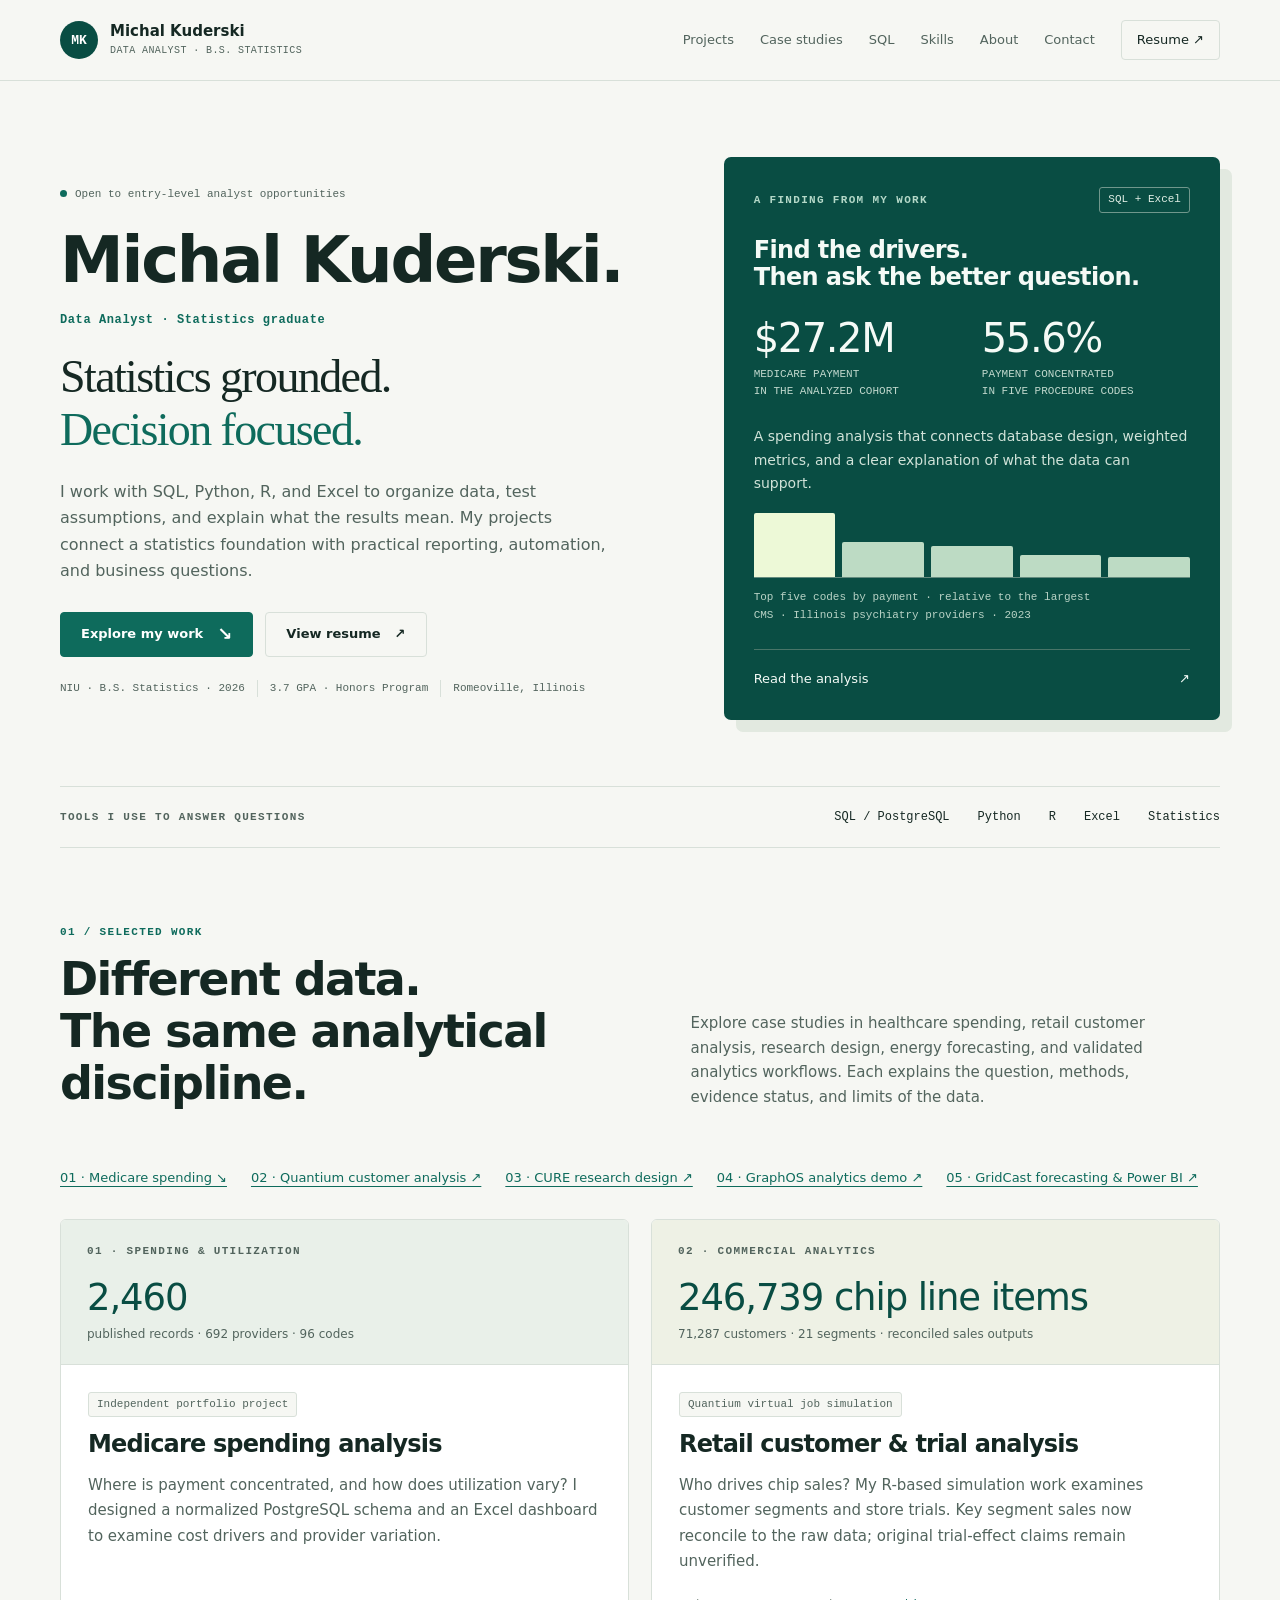
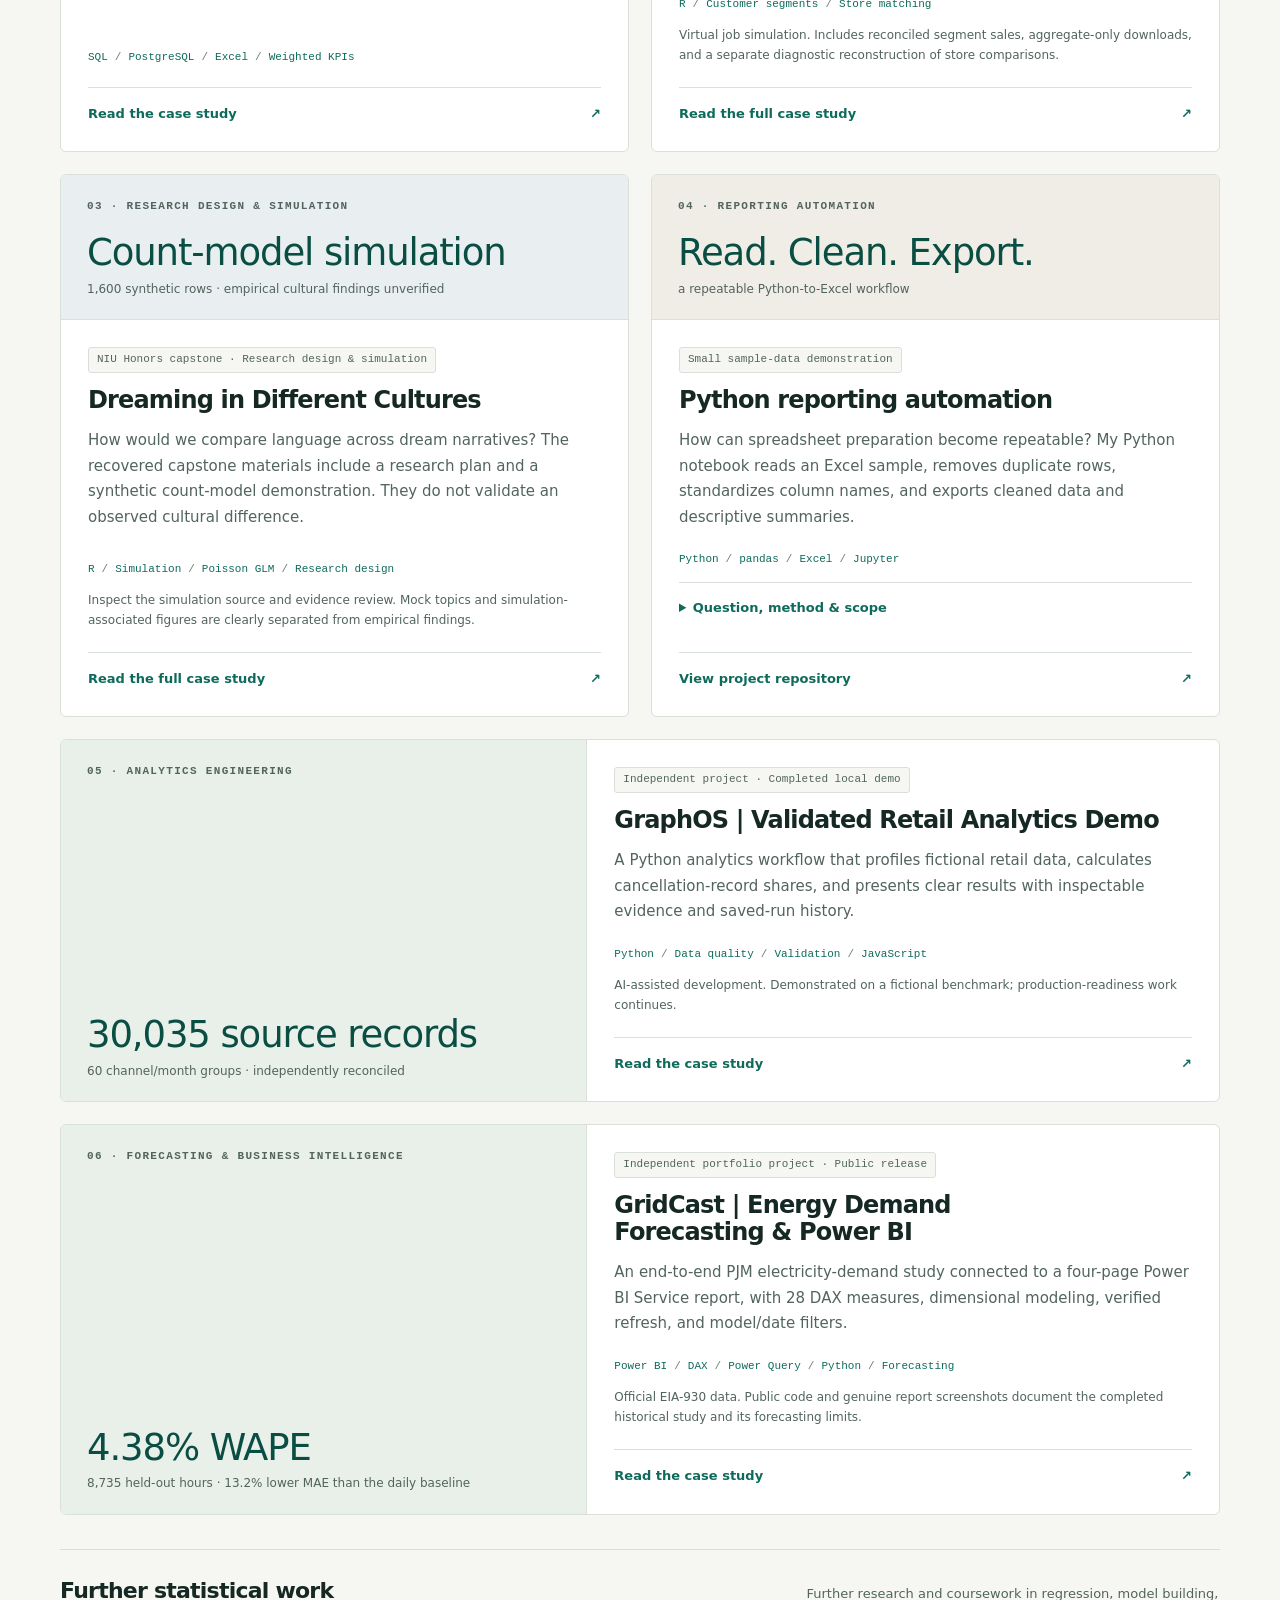
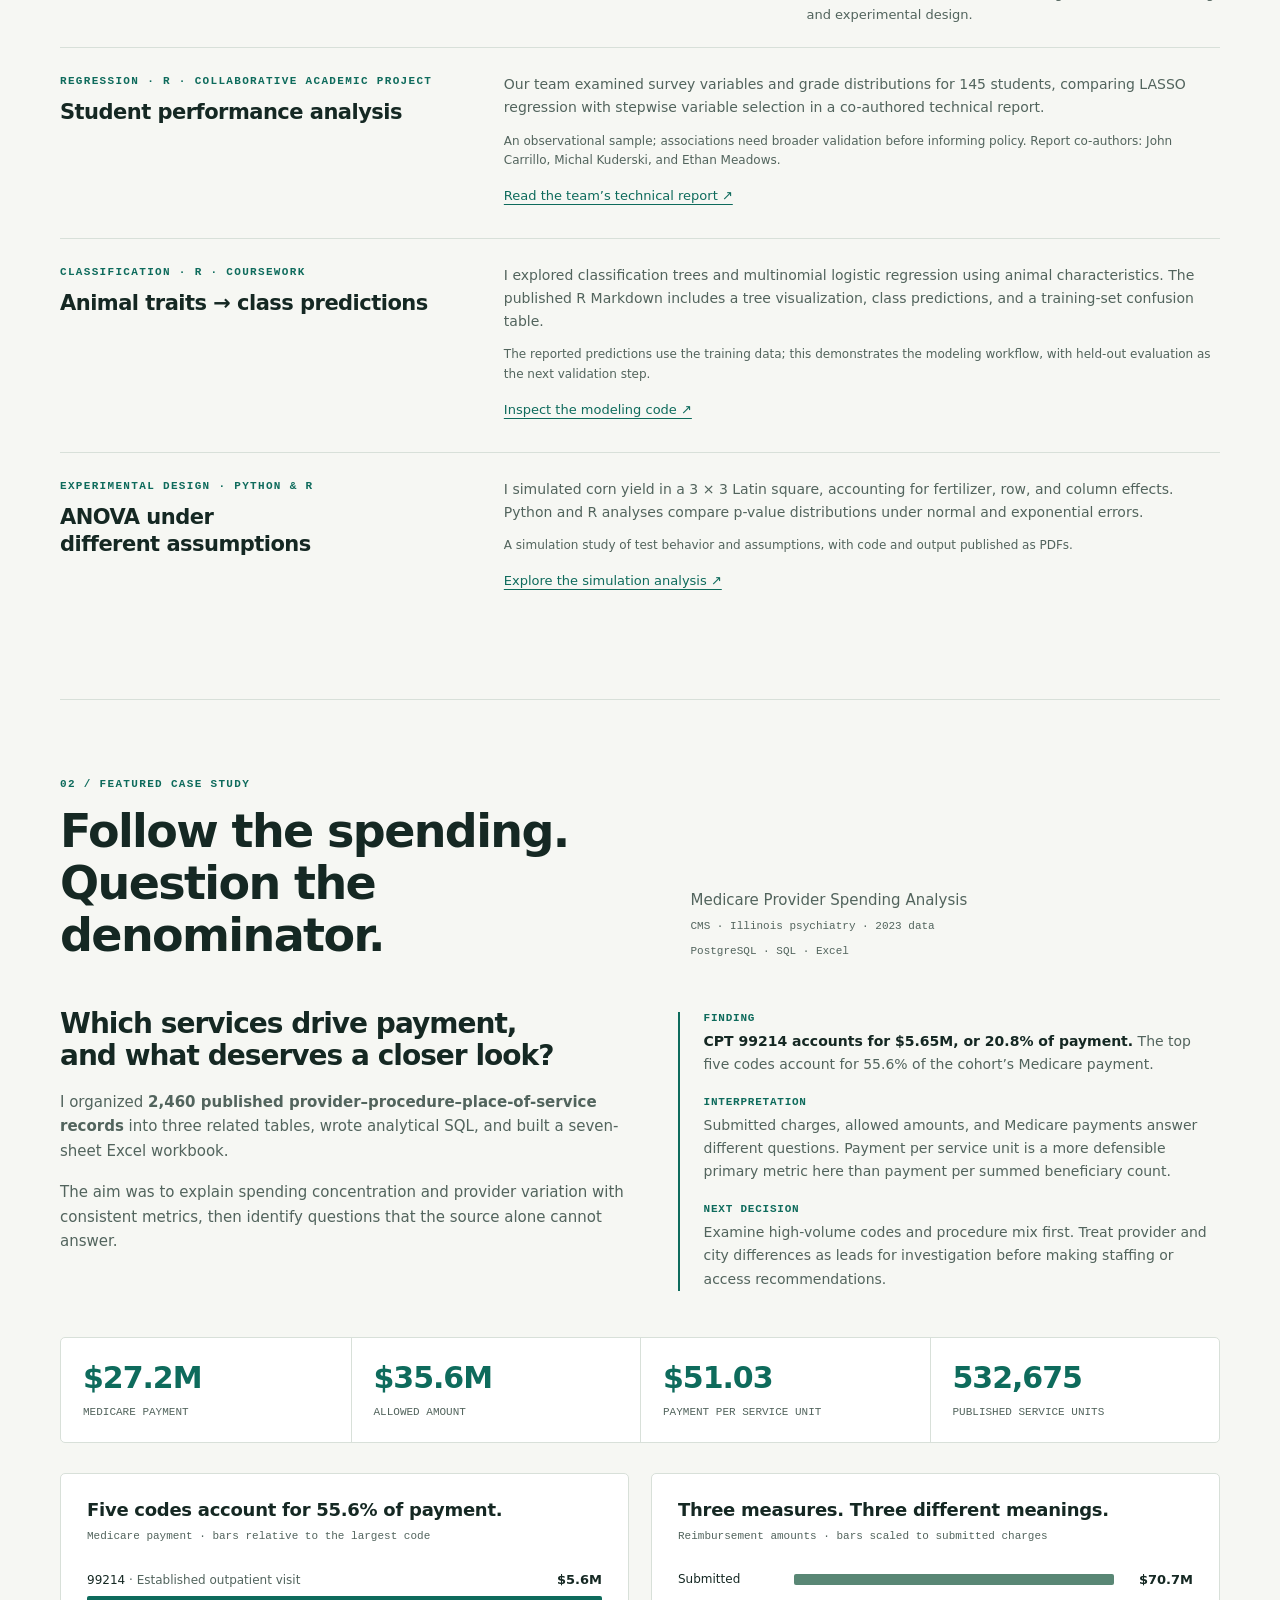
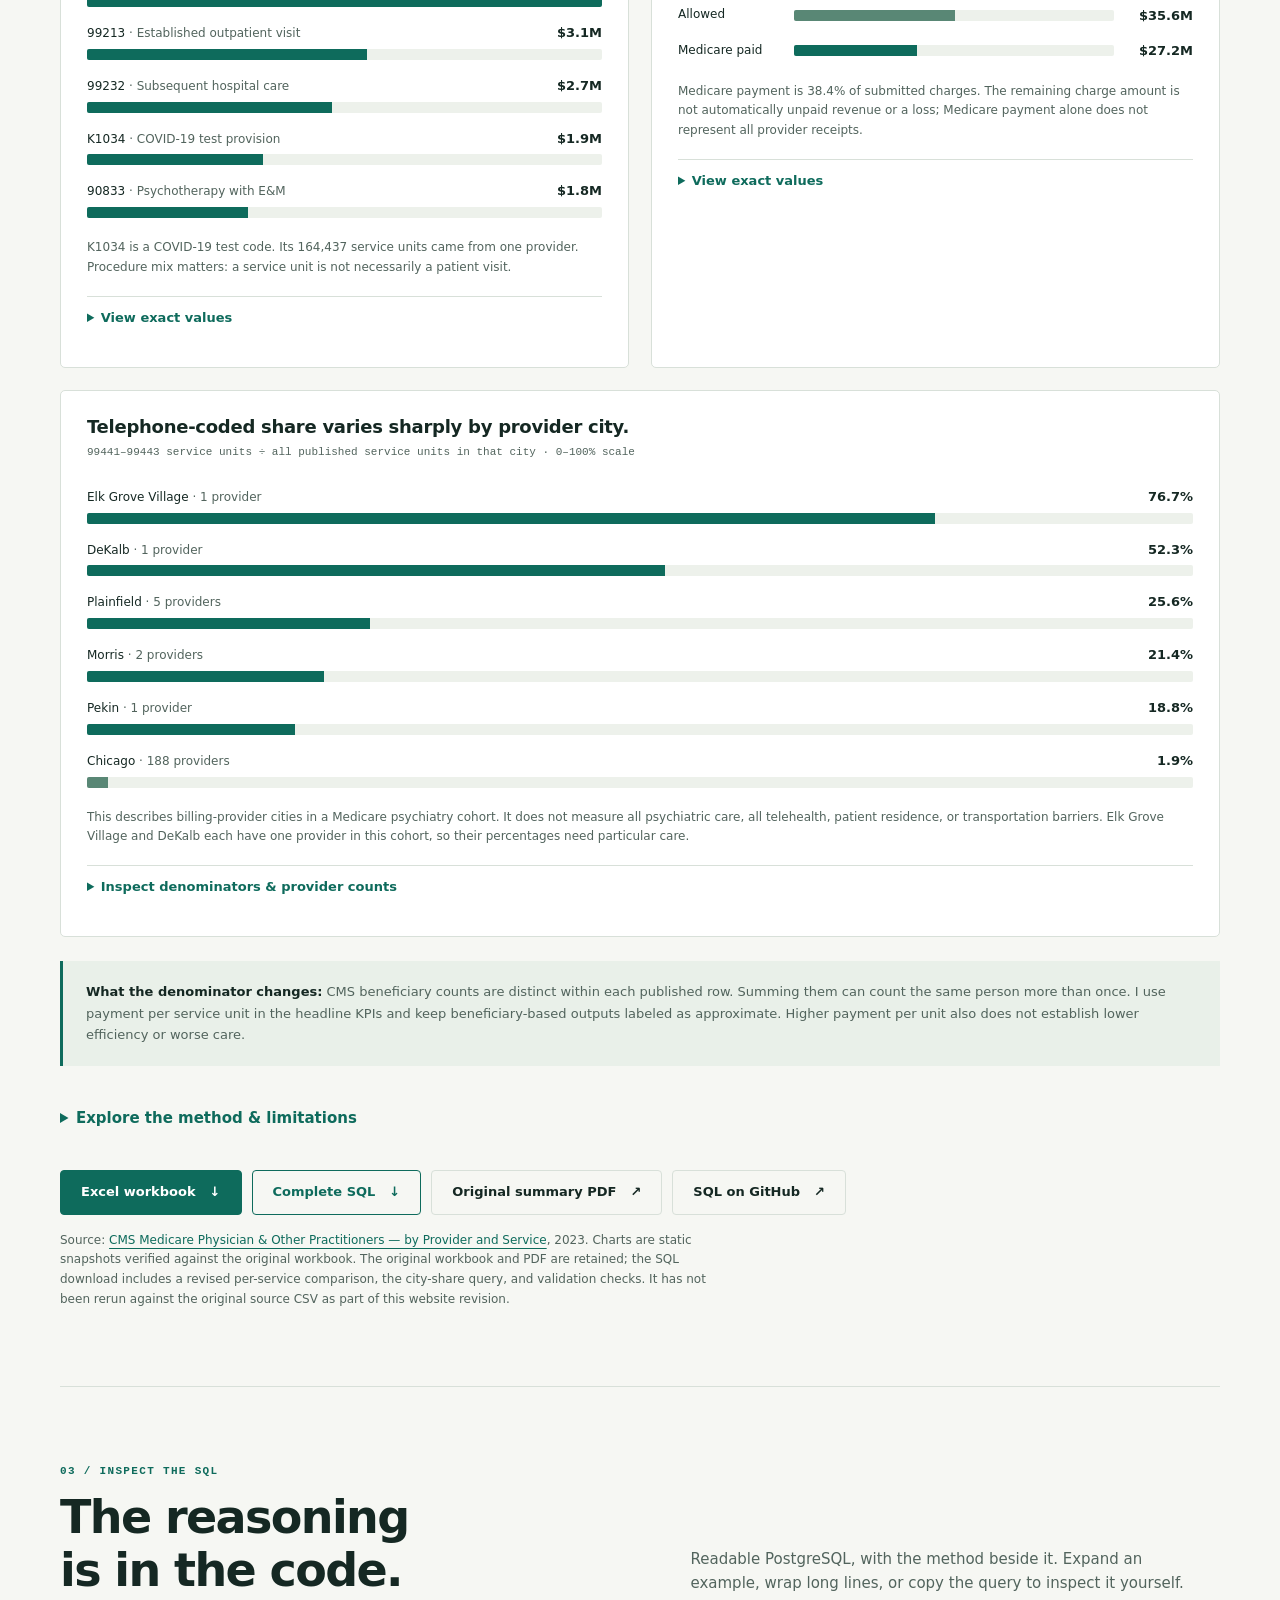
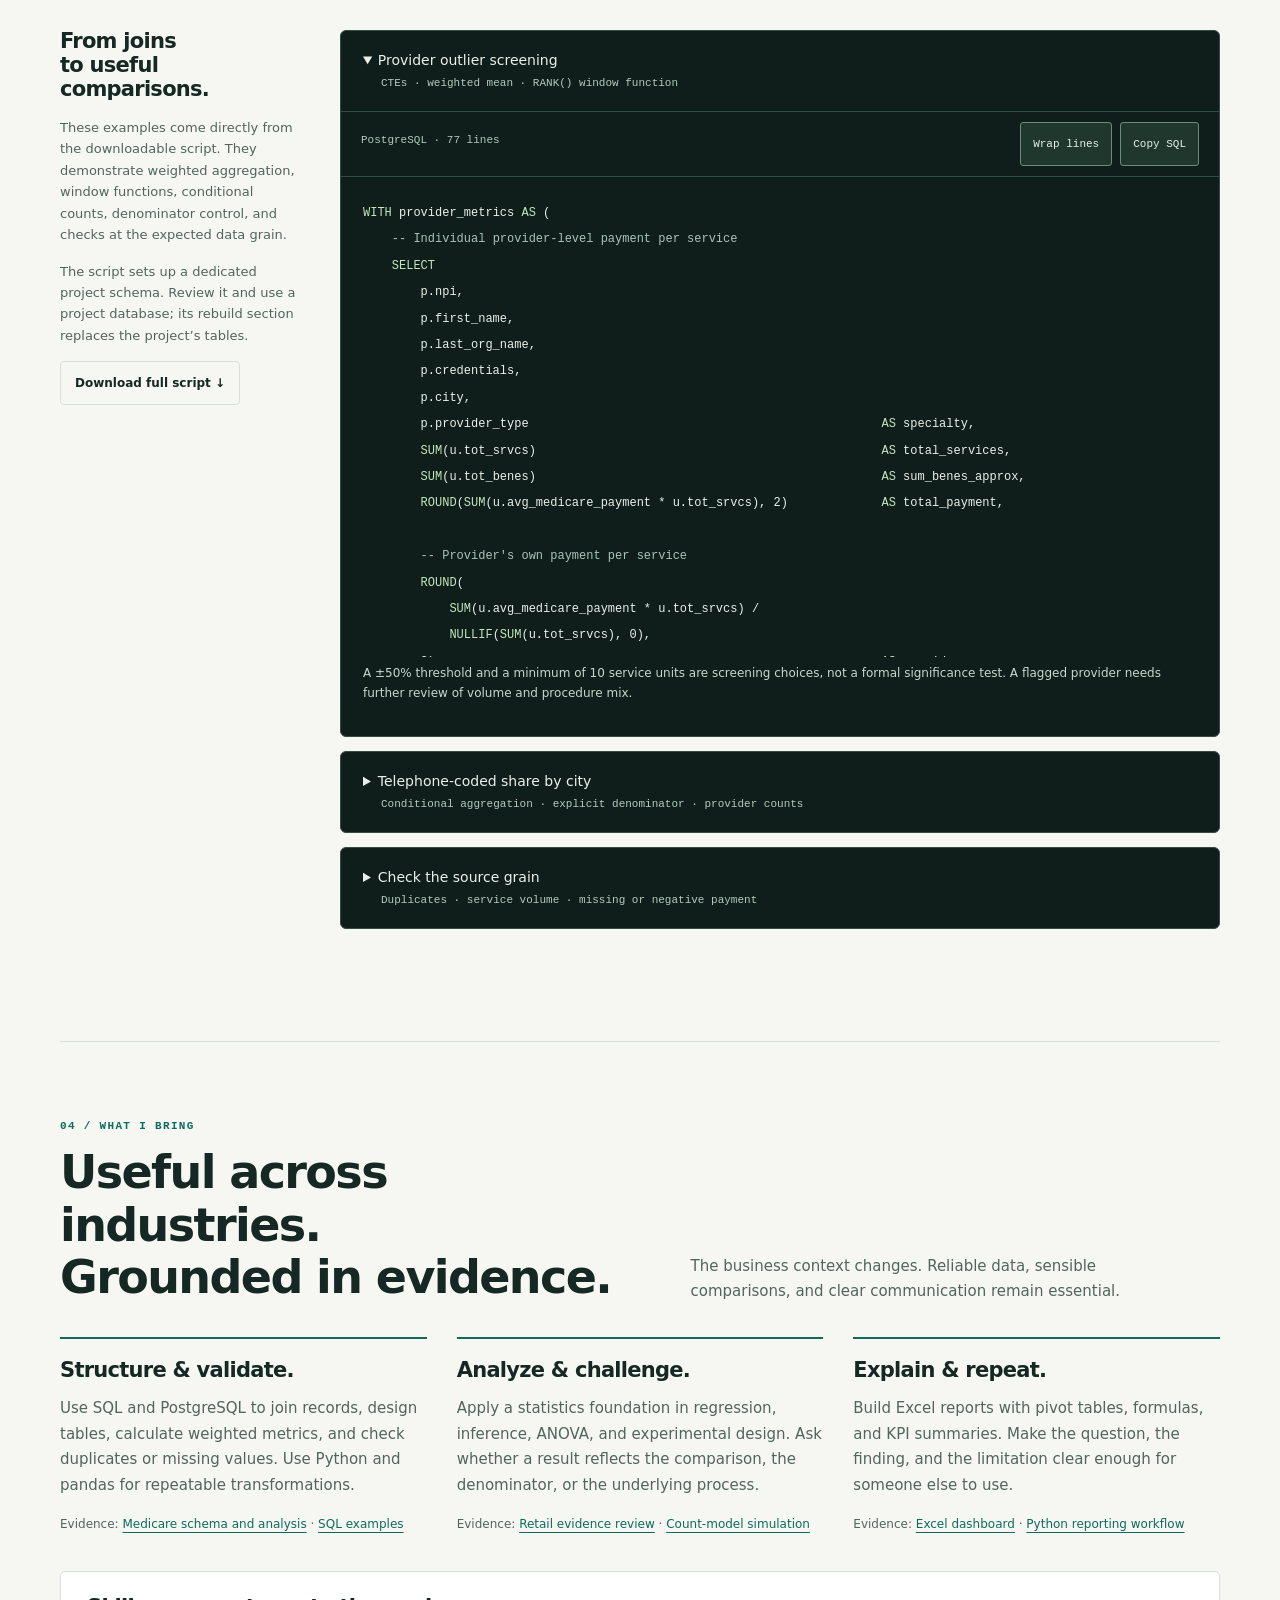
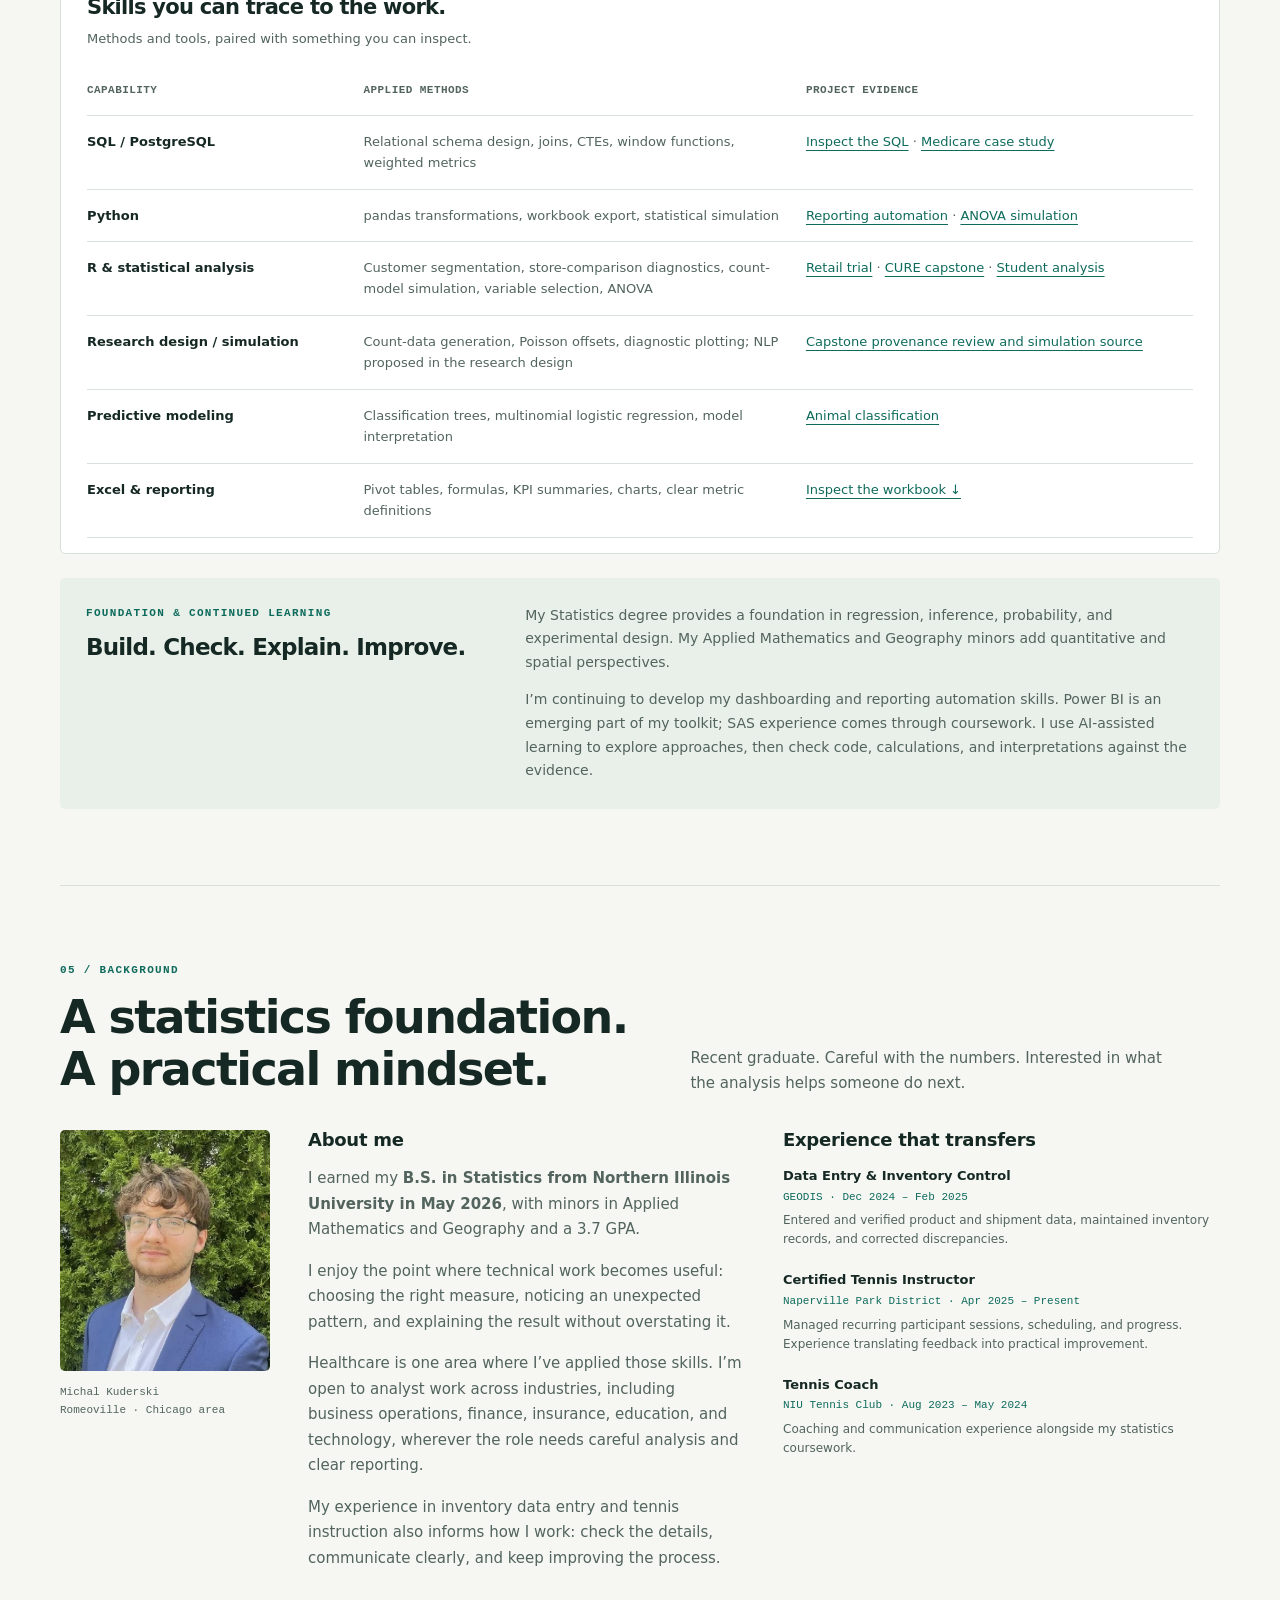
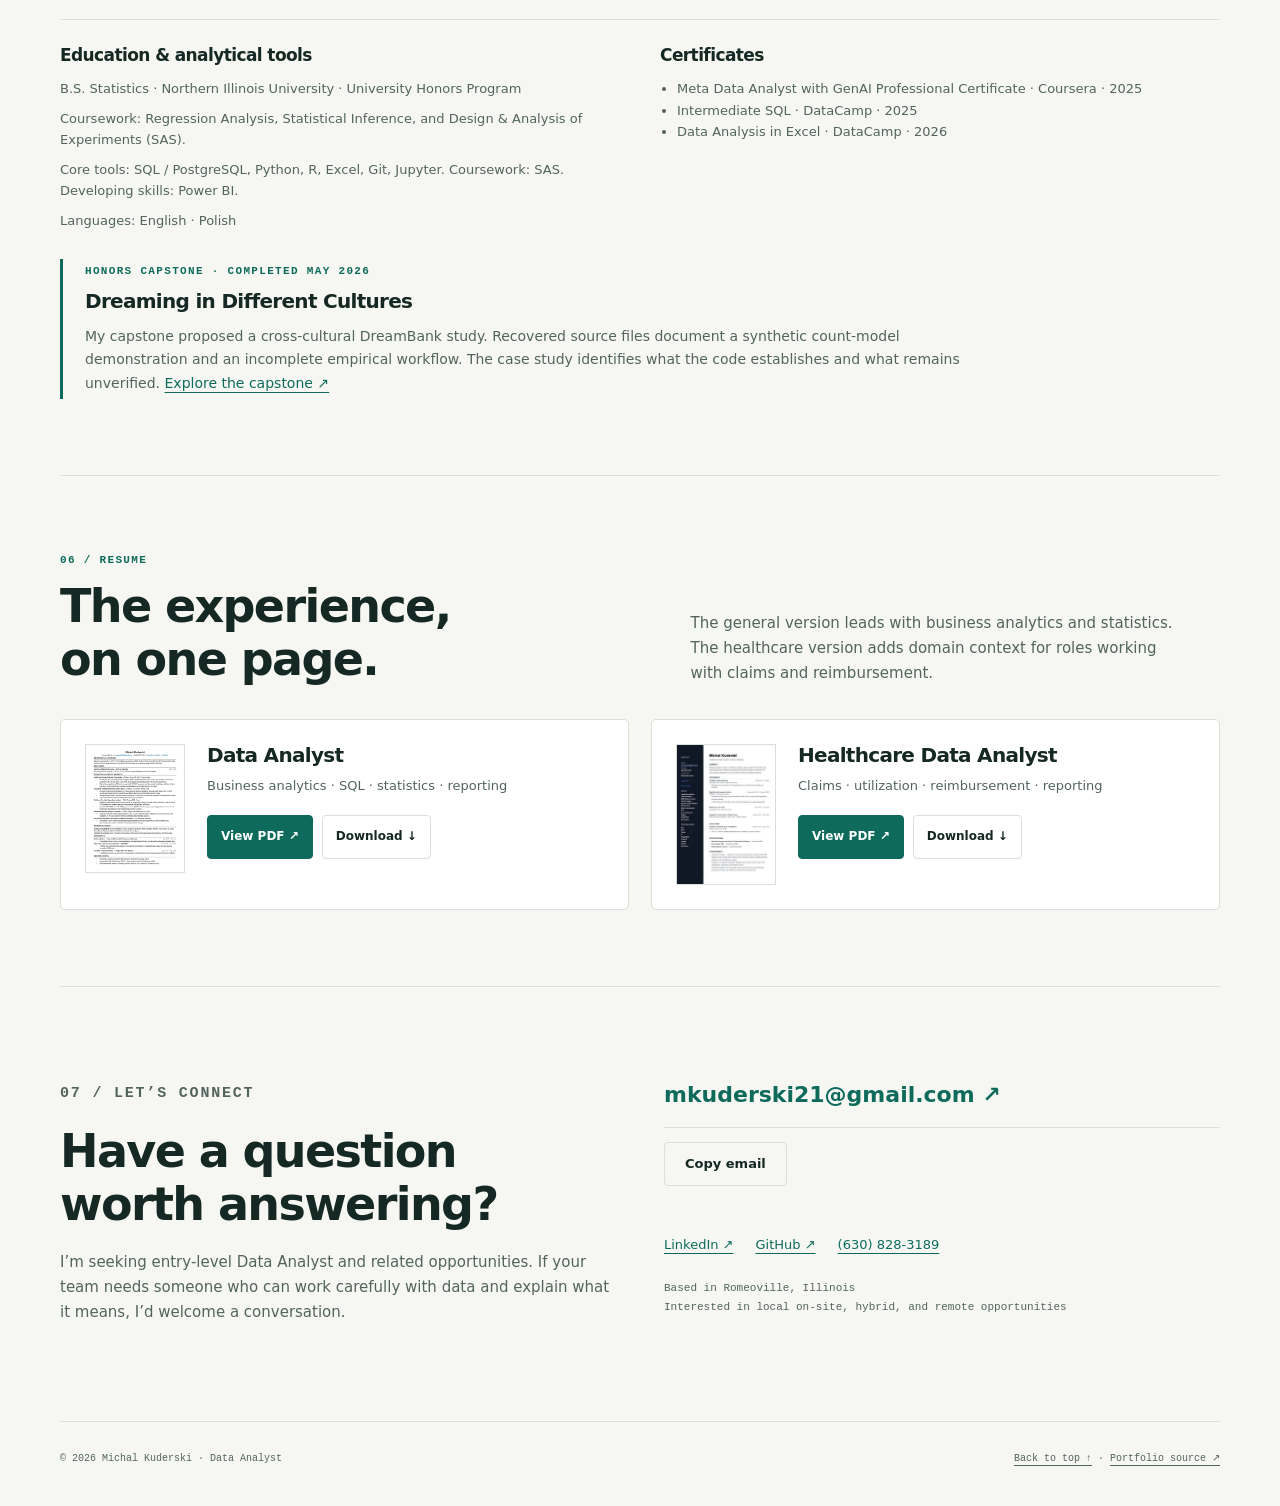
==== commit 8b4d43fc: "Replace Data Analyst resume and previews with updated one-page version" ====
--- a/index.html
+++ b/index.html
@@ -53,7 +53,7 @@
       <p class="hero-role">Data Analyst · Statistics graduate</p>
       <p class="hero-statement">Statistics grounded.<br><em>Decision focused.</em></p>
       <p class="hero-copy">I work with SQL, Python, R, and Excel to organize data, test assumptions, and explain what the results mean. My projects connect a statistics foundation with practical reporting, automation, and business questions.</p>
-      <div class="cta"><a class="btn btn-primary" href="#work">Explore my work <span class="arrow" aria-hidden="true">↘</span></a><a class="btn btn-quiet" href="Standard_Data_Analyst_Resume.pdf?v=8b336799c642" target="_blank" rel="noopener">View resume <span aria-hidden="true">↗</span></a></div>
+      <div class="cta"><a class="btn btn-primary" href="#work">Explore my work <span class="arrow" aria-hidden="true">↘</span></a><a class="btn btn-quiet" href="Standard_Data_Analyst_Resume.pdf?v=21e2b3ce8c67" target="_blank" rel="noopener">View resume <span aria-hidden="true">↗</span></a></div>
       <div class="hero-meta"><span>NIU · B.S. Statistics · 2026</span><span>3.7 GPA · Honors Program</span><span>Romeoville, Illinois</span></div>
     </div>
     <aside class="hero-proof" aria-labelledby="proof-title">
@@ -273,7 +273,7 @@
 
   <section class="section" id="about" tabindex="-1" aria-labelledby="about-title"><div class="section-head"><div><p class="eyebrow">05 / Background</p><h2 id="about-title">A statistics foundation.<br>A practical mindset.</h2></div><p>Recent graduate. Careful with the numbers. Interested in what the analysis helps someone do next.</p></div><div class="about-grid"><figure><img class="portrait" src="images/headshot.webp" alt="Michal Kuderski" width="520" height="566" loading="lazy" decoding="async"><figcaption class="photo-caption">Michal Kuderski<br>Romeoville · Chicago area</figcaption></figure><div class="about-copy"><h3>About me</h3><p>I earned my <strong>B.S. in Statistics from Northern Illinois University in May 2026</strong>, with minors in Applied Mathematics and Geography and a 3.7 GPA.</p><p>I enjoy the point where technical work becomes useful: choosing the right measure, noticing an unexpected pattern, and explaining the result without overstating it.</p><p>Healthcare is one area where I’ve applied those skills. I’m open to analyst work across industries, including business operations, finance, insurance, education, and technology, wherever the role needs careful analysis and clear reporting.</p><p>My experience in inventory data entry and tennis instruction also informs how I work: check the details, communicate clearly, and keep improving the process.</p></div><div class="experience"><h3>Experience that transfers</h3><dl class="timeline"><div><dt>Data Entry & Inventory Control<span class="date">GEODIS · Dec 2024 – Feb 2025</span></dt><dd>Entered and verified product and shipment data, maintained inventory records, and corrected discrepancies.</dd></div><div><dt>Certified Tennis Instructor<span class="date">Naperville Park District · Apr 2025 – Present</span></dt><dd>Managed recurring participant sessions, scheduling, and progress. Experience translating feedback into practical improvement.</dd></div><div><dt>Tennis Coach<span class="date">NIU Tennis Club · Aug 2023 – May 2024</span></dt><dd>Coaching and communication experience alongside my statistics coursework.</dd></div></dl></div></div><div class="credentials"><div><h3>Education & analytical tools</h3><p>B.S. Statistics · Northern Illinois University · University Honors Program</p><p>Coursework: Regression Analysis, Statistical Inference, and Design & Analysis of Experiments (SAS).</p><p>Core tools: SQL / PostgreSQL, Python, R, Excel, Git, Jupyter. Coursework: SAS. Developing skills: Power BI.</p><p>Languages: English · Polish</p></div><div><h3>Certificates</h3><ul><li>Meta Data Analyst with GenAI Professional Certificate · Coursera · 2025</li><li>Intermediate SQL · DataCamp · 2025</li><li>Data Analysis in Excel · DataCamp · 2026</li></ul></div></div><div class="research-note"><p class="eyebrow">Honors capstone · Completed May 2026</p><h3>Dreaming in Different Cultures</h3><p>My capstone proposed a cross-cultural DreamBank study. Recovered source files document a synthetic count-model demonstration and an incomplete empirical workflow. The case study identifies what the code establishes and what remains unverified. <a href="projects/dreaming.html">Explore the capstone ↗</a></p></div></section>
 
-  <section class="section" id="resume" tabindex="-1" aria-labelledby="resume-title"><div class="section-head"><div><p class="eyebrow">06 / Resume</p><h2 id="resume-title">The experience, on one page.</h2></div><p>The general version leads with business analytics and statistics. The healthcare version adds domain context for roles working with claims and reimbursement.</p></div><div class="resume-grid"><article class="resume-card"><a href="Standard_Data_Analyst_Resume.pdf?v=8b336799c642" target="_blank" rel="noopener" aria-label="Preview the general data analyst resume"><img src="images/resume-general.webp?v=8b336799c642" width="200" height="259" alt="General data analyst resume thumbnail" loading="lazy" decoding="async"></a><div><h3>Data Analyst</h3><p>Business analytics · SQL · statistics · reporting</p><div class="cta"><a class="btn btn-primary" href="Standard_Data_Analyst_Resume.pdf?v=8b336799c642" target="_blank" rel="noopener" aria-label="View the general Data Analyst resume PDF">View PDF ↗</a><a class="btn btn-quiet" href="Standard_Data_Analyst_Resume.pdf?v=8b336799c642" download aria-label="Download general data analyst resume">Download ↓</a></div></div></article><article class="resume-card"><a href="Healthcare_Data_Analyst_Resume.pdf" target="_blank" rel="noopener" aria-label="Preview the healthcare data analyst resume"><img src="images/resume-healthcare.webp" width="636" height="900" alt="Healthcare data analyst resume thumbnail" loading="lazy" decoding="async"></a><div><h3>Healthcare Data Analyst</h3><p>Claims · utilization · reimbursement · reporting</p><div class="cta"><a class="btn btn-primary" href="Healthcare_Data_Analyst_Resume.pdf" target="_blank" rel="noopener" aria-label="View the Healthcare Data Analyst resume PDF">View PDF ↗</a><a class="btn btn-quiet" href="Healthcare_Data_Analyst_Resume.pdf" download aria-label="Download healthcare data analyst resume">Download ↓</a></div></div></article></div></section>
+  <section class="section" id="resume" tabindex="-1" aria-labelledby="resume-title"><div class="section-head"><div><p class="eyebrow">06 / Resume</p><h2 id="resume-title">The experience, on one page.</h2></div><p>The general version leads with business analytics and statistics. The healthcare version adds domain context for roles working with claims and reimbursement.</p></div><div class="resume-grid"><article class="resume-card"><a href="Standard_Data_Analyst_Resume.pdf?v=21e2b3ce8c67" target="_blank" rel="noopener" aria-label="Preview the general data analyst resume"><img src="images/resume-general.webp?v=21e2b3ce8c67" width="200" height="259" alt="General data analyst resume thumbnail" loading="lazy" decoding="async"></a><div><h3>Data Analyst</h3><p>Business analytics · SQL · statistics · reporting</p><div class="cta"><a class="btn btn-primary" href="Standard_Data_Analyst_Resume.pdf?v=21e2b3ce8c67" target="_blank" rel="noopener" aria-label="View the general Data Analyst resume PDF">View PDF ↗</a><a class="btn btn-quiet" href="Standard_Data_Analyst_Resume.pdf?v=21e2b3ce8c67" download aria-label="Download general data analyst resume">Download ↓</a></div></div></article><article class="resume-card"><a href="Healthcare_Data_Analyst_Resume.pdf" target="_blank" rel="noopener" aria-label="Preview the healthcare data analyst resume"><img src="images/resume-healthcare.webp" width="636" height="900" alt="Healthcare data analyst resume thumbnail" loading="lazy" decoding="async"></a><div><h3>Healthcare Data Analyst</h3><p>Claims · utilization · reimbursement · reporting</p><div class="cta"><a class="btn btn-primary" href="Healthcare_Data_Analyst_Resume.pdf" target="_blank" rel="noopener" aria-label="View the Healthcare Data Analyst resume PDF">View PDF ↗</a><a class="btn btn-quiet" href="Healthcare_Data_Analyst_Resume.pdf" download aria-label="Download healthcare data analyst resume">Download ↓</a></div></div></article></div></section>
 
   <section class="section contact" id="contact" tabindex="-1" aria-labelledby="contact-title"><div><p class="eyebrow">07 / Let’s connect</p><h2 id="contact-title" style="margin-top:12px">Have a question<br>worth answering?</h2><p>I’m seeking entry-level Data Analyst and related opportunities. If your team needs someone who can work carefully with data and explain what it means, I’d welcome a conversation.</p></div><div><a class="email" href="mailto:mkuderski21@gmail.com?subject=Data%20Analyst%20Opportunity"><span id="contact-email">mkuderski21@gmail.com</span> <span aria-hidden="true">↗</span></a><button class="btn btn-quiet email-copy js-only" type="button" data-copy-email="mkuderski21@gmail.com" aria-label="Copy Michal Kuderski’s email address">Copy email</button><p id="contact-status" class="contact-status" role="status" aria-live="polite"></p><div class="contact-links"><a href="https://www.linkedin.com/in/michal-kuderski-4b10a8230/" target="_blank" rel="noopener">LinkedIn ↗</a><a href="https://github.com/MichalKuderski" target="_blank" rel="noopener">GitHub ↗</a><a href="tel:+16308283189">(630) 828-3189</a></div><div class="contact-location">Based in Romeoville, Illinois<br>Interested in local on-site, hybrid, and remote opportunities</div></div></section>
 </main>
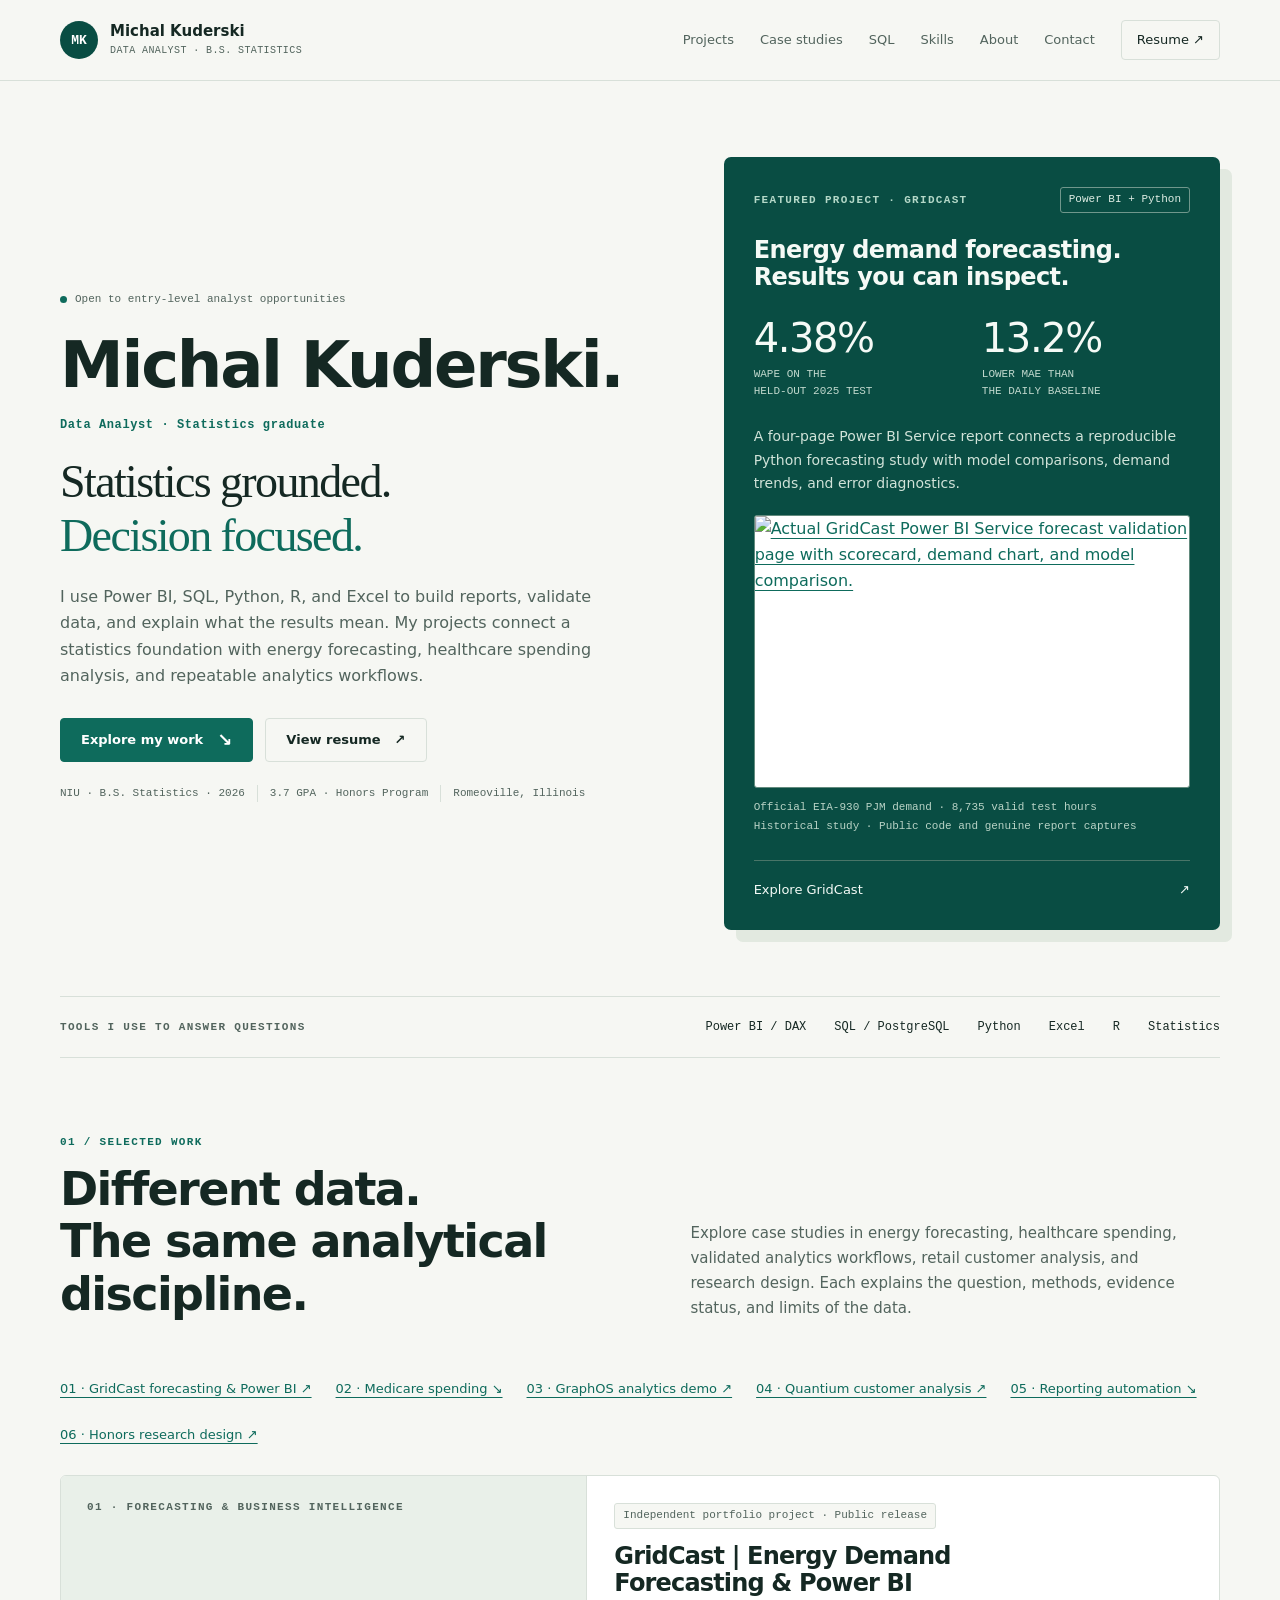
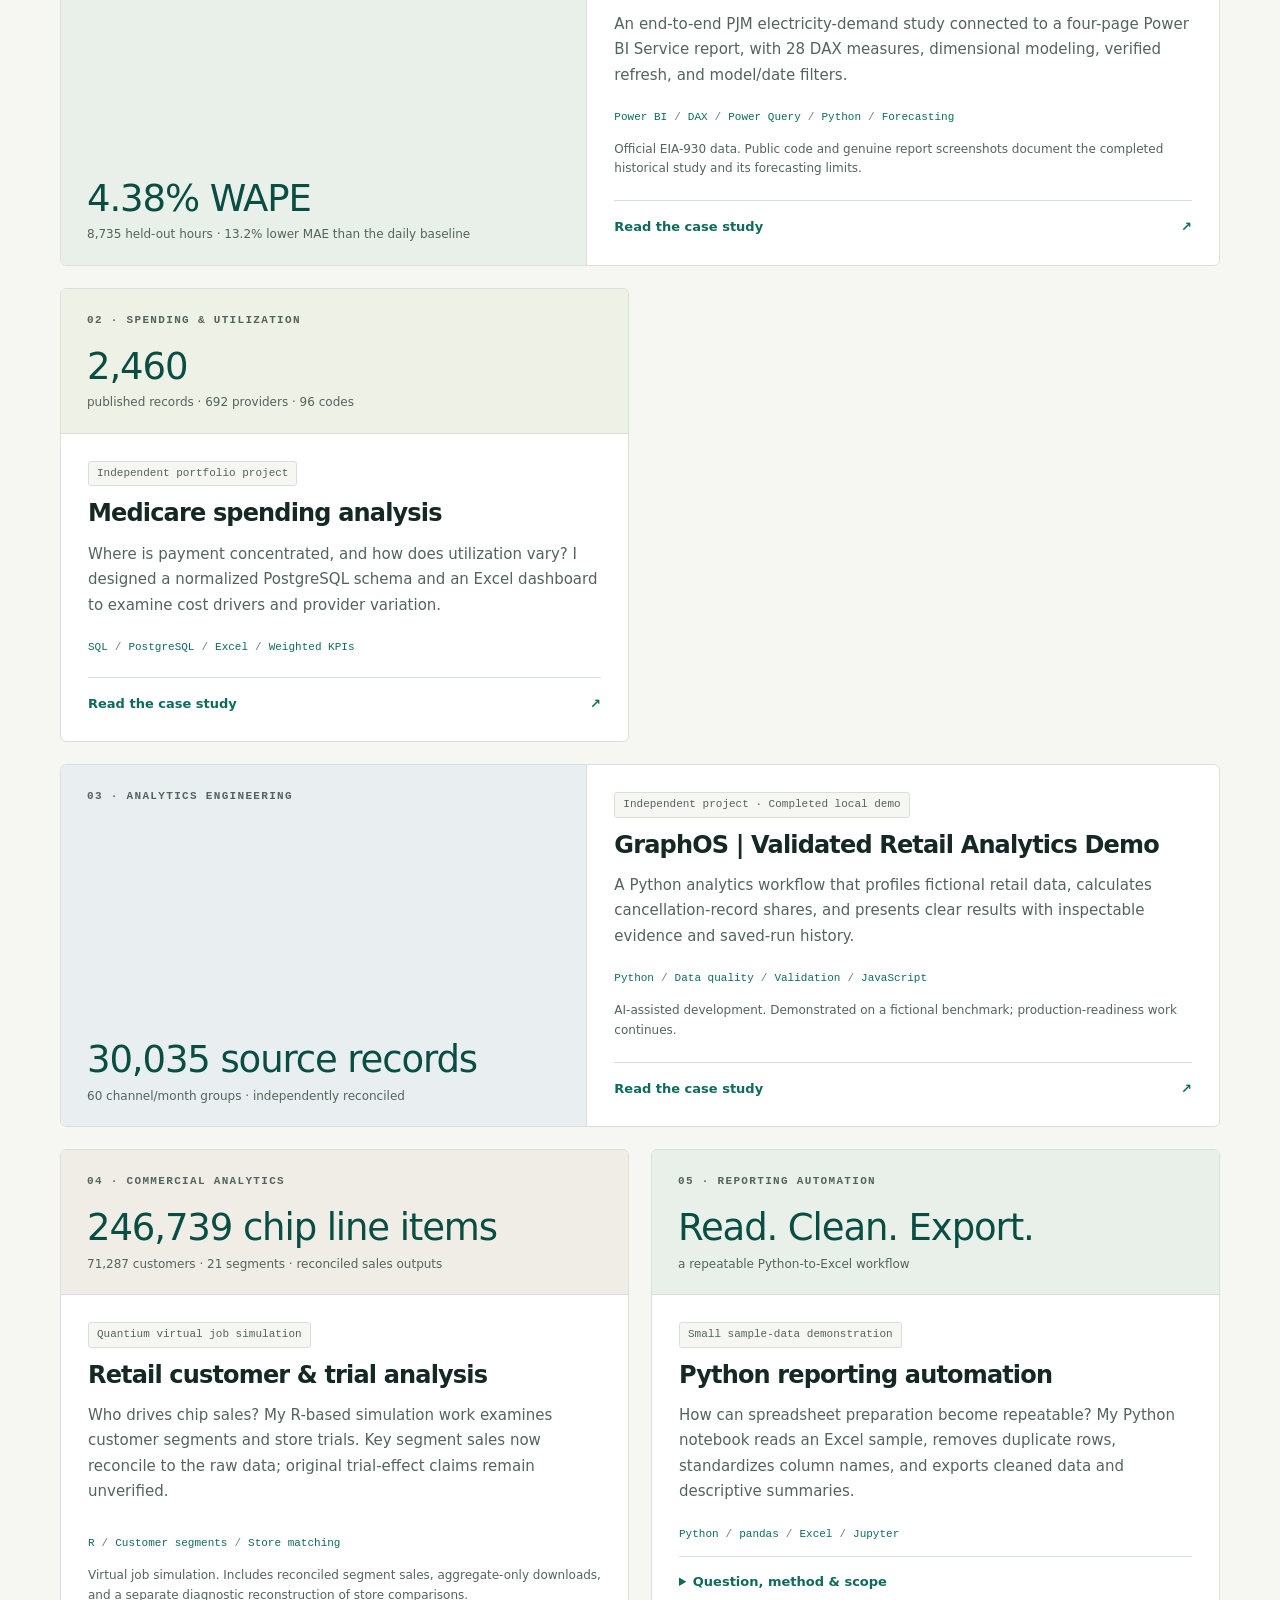
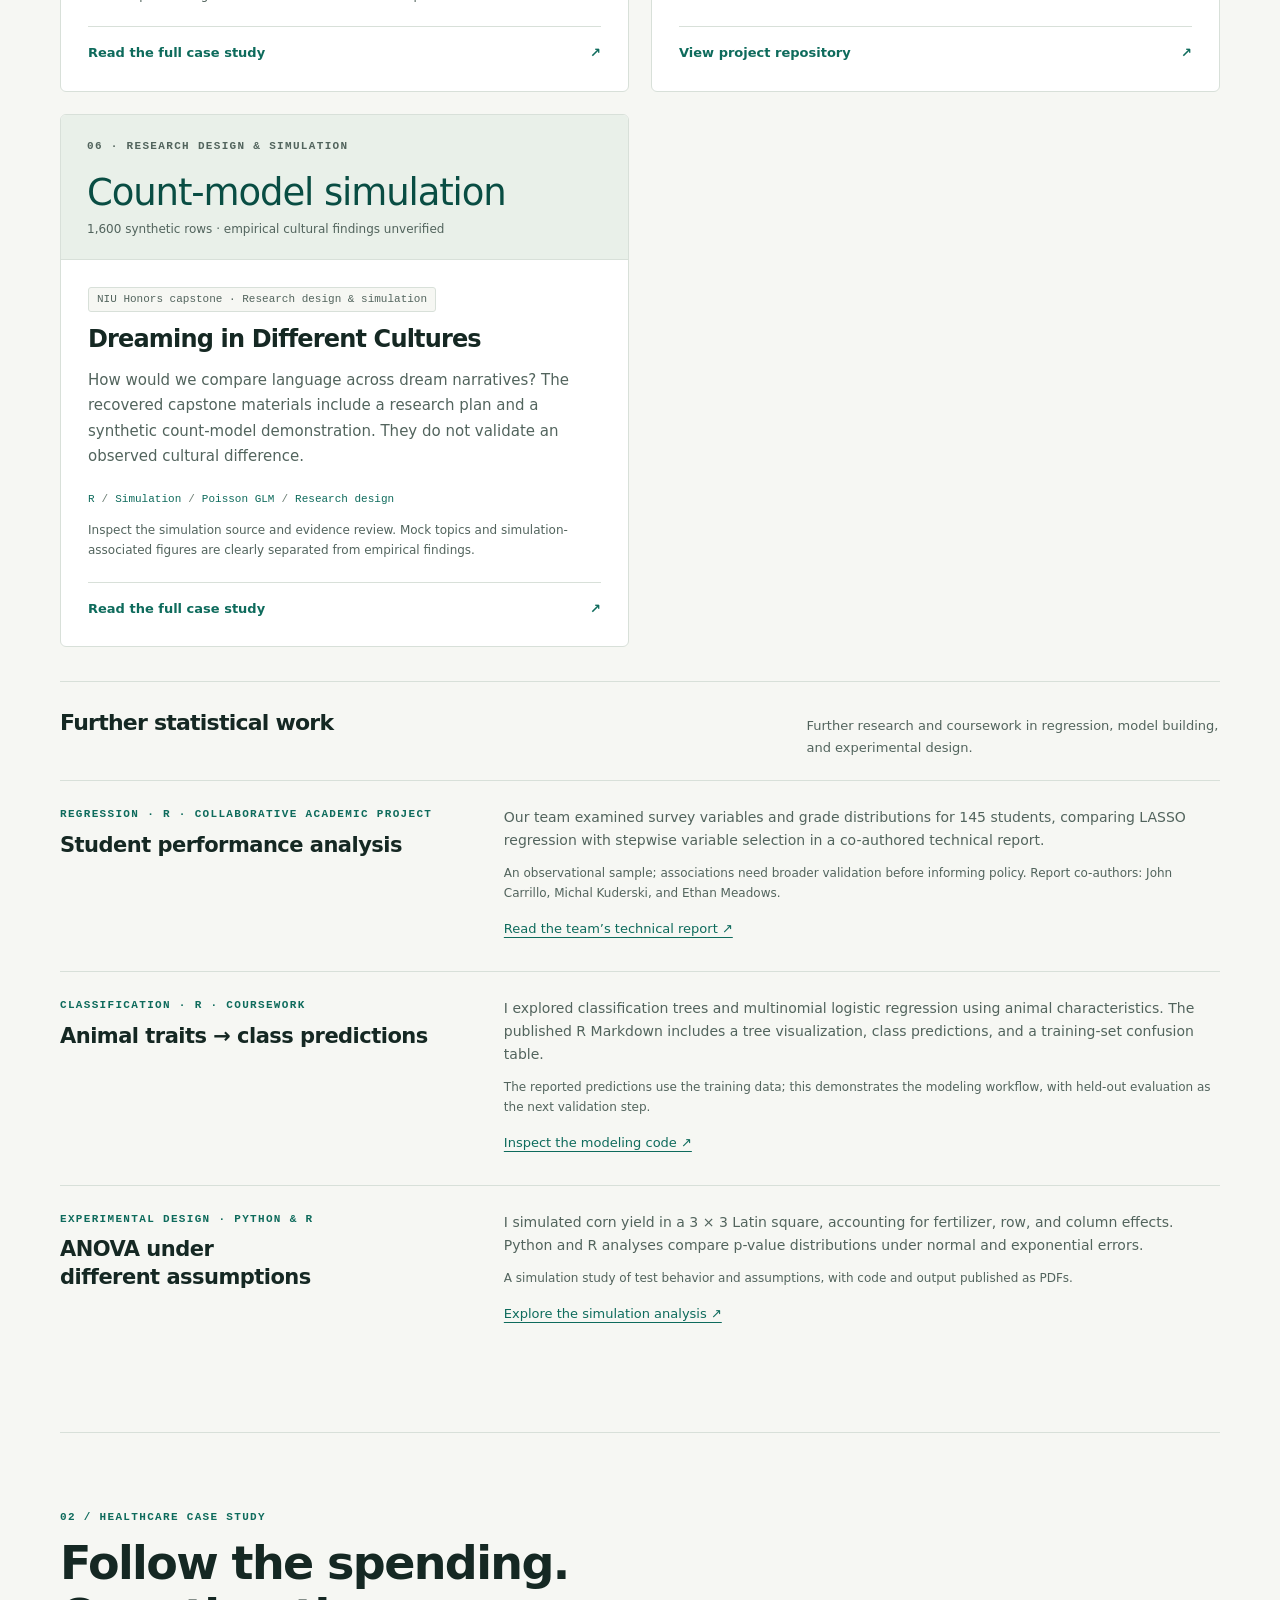
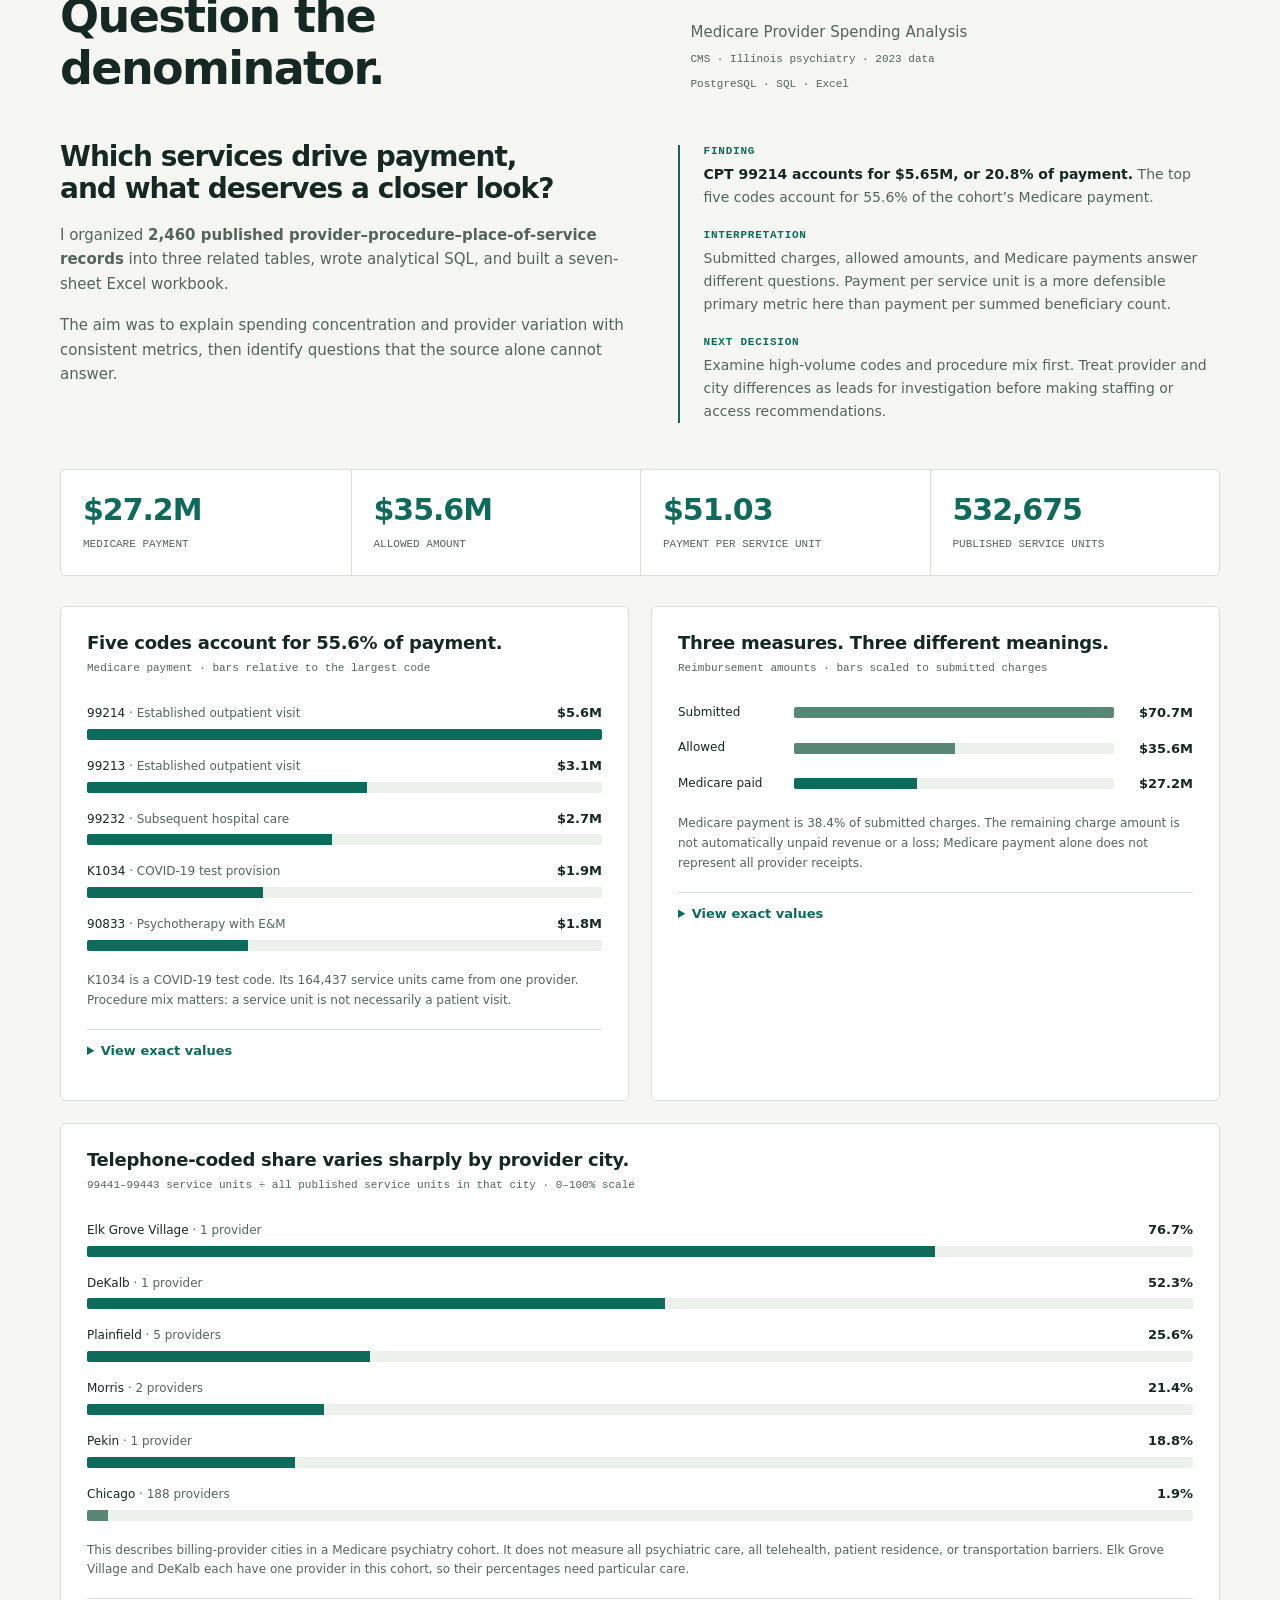
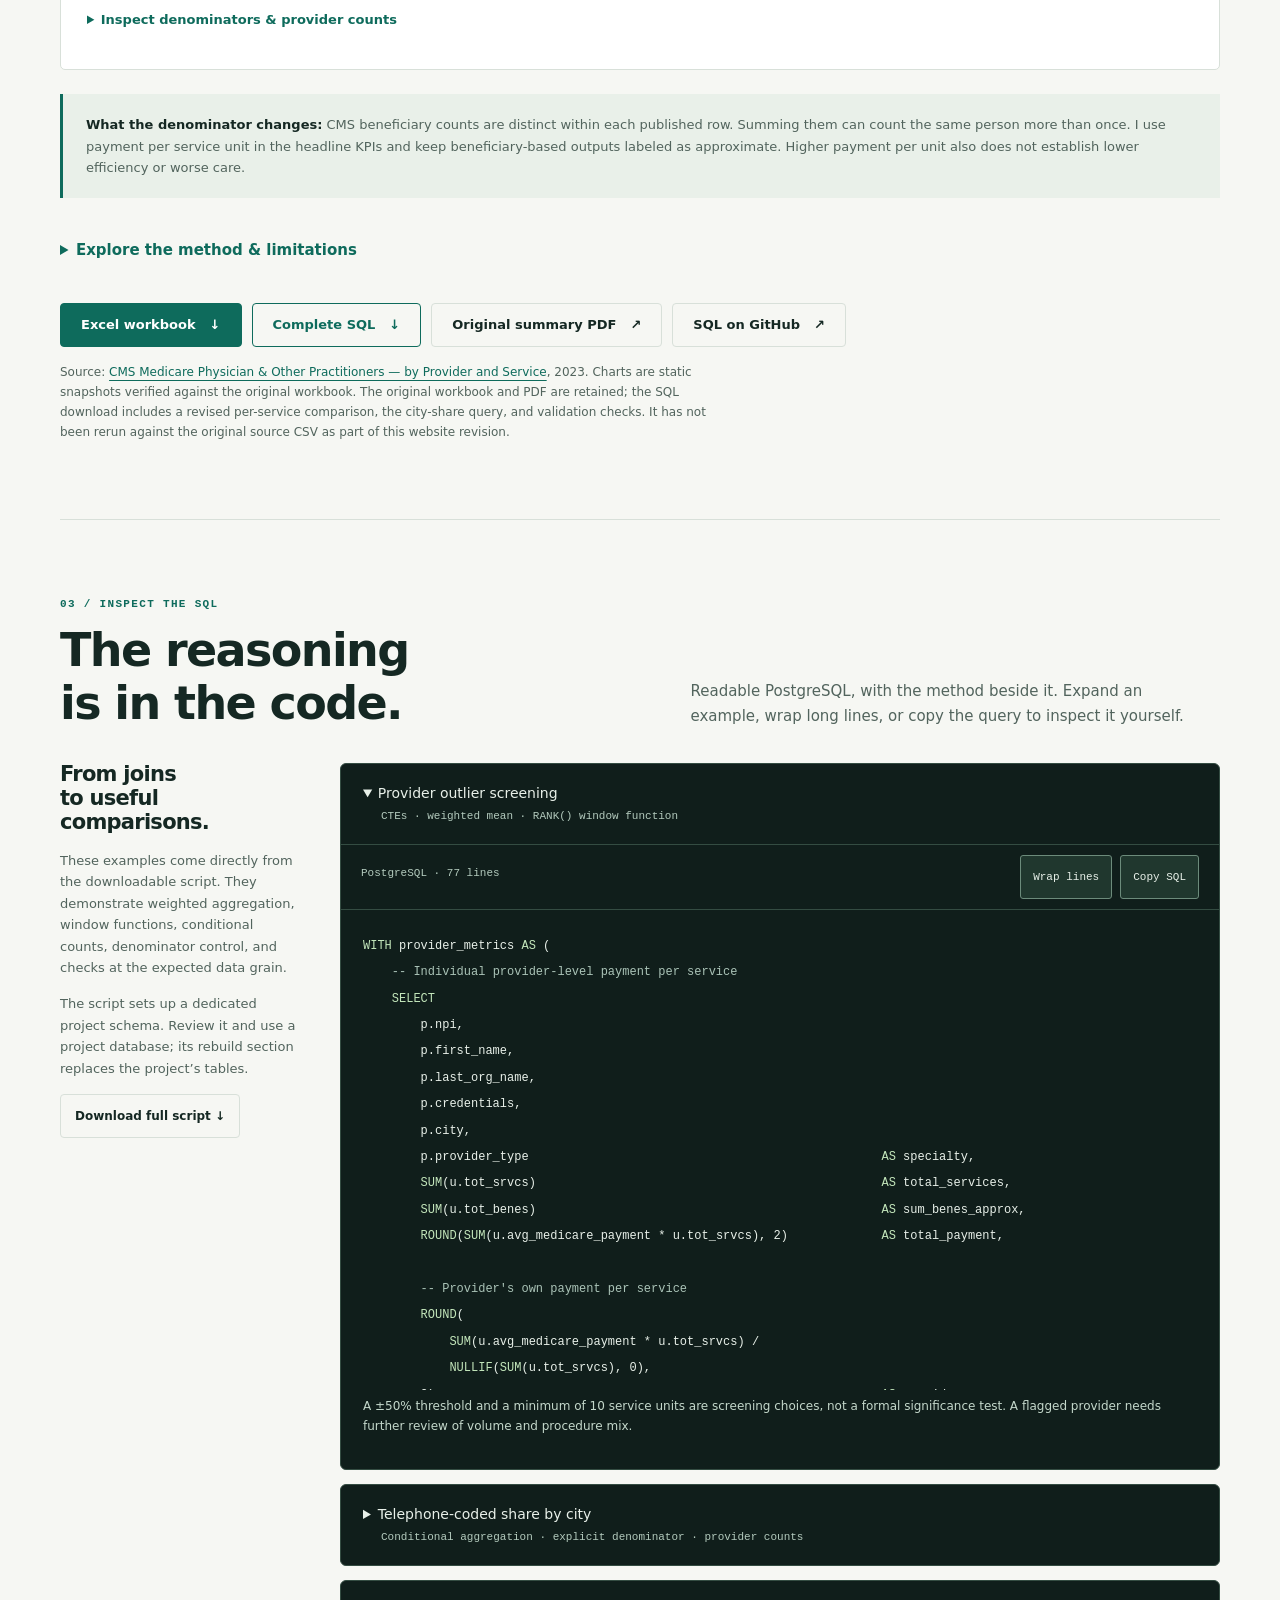
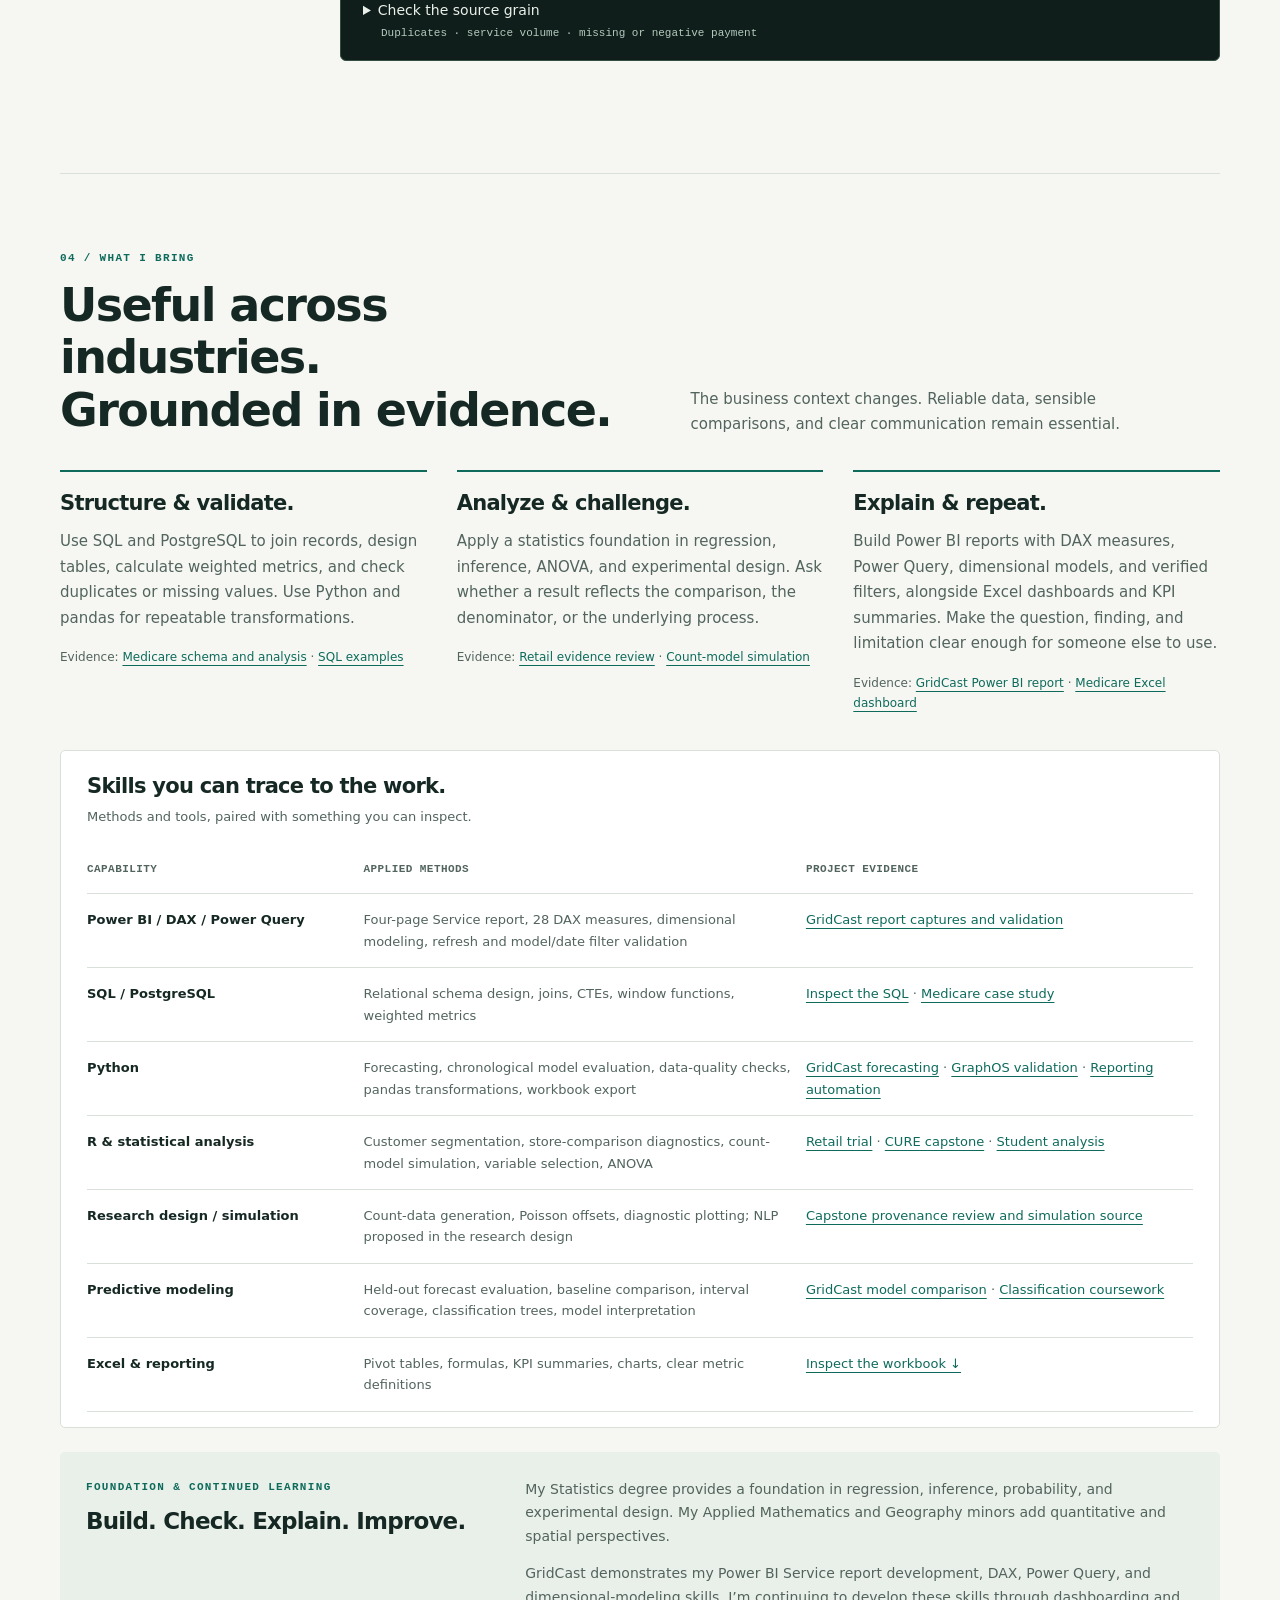
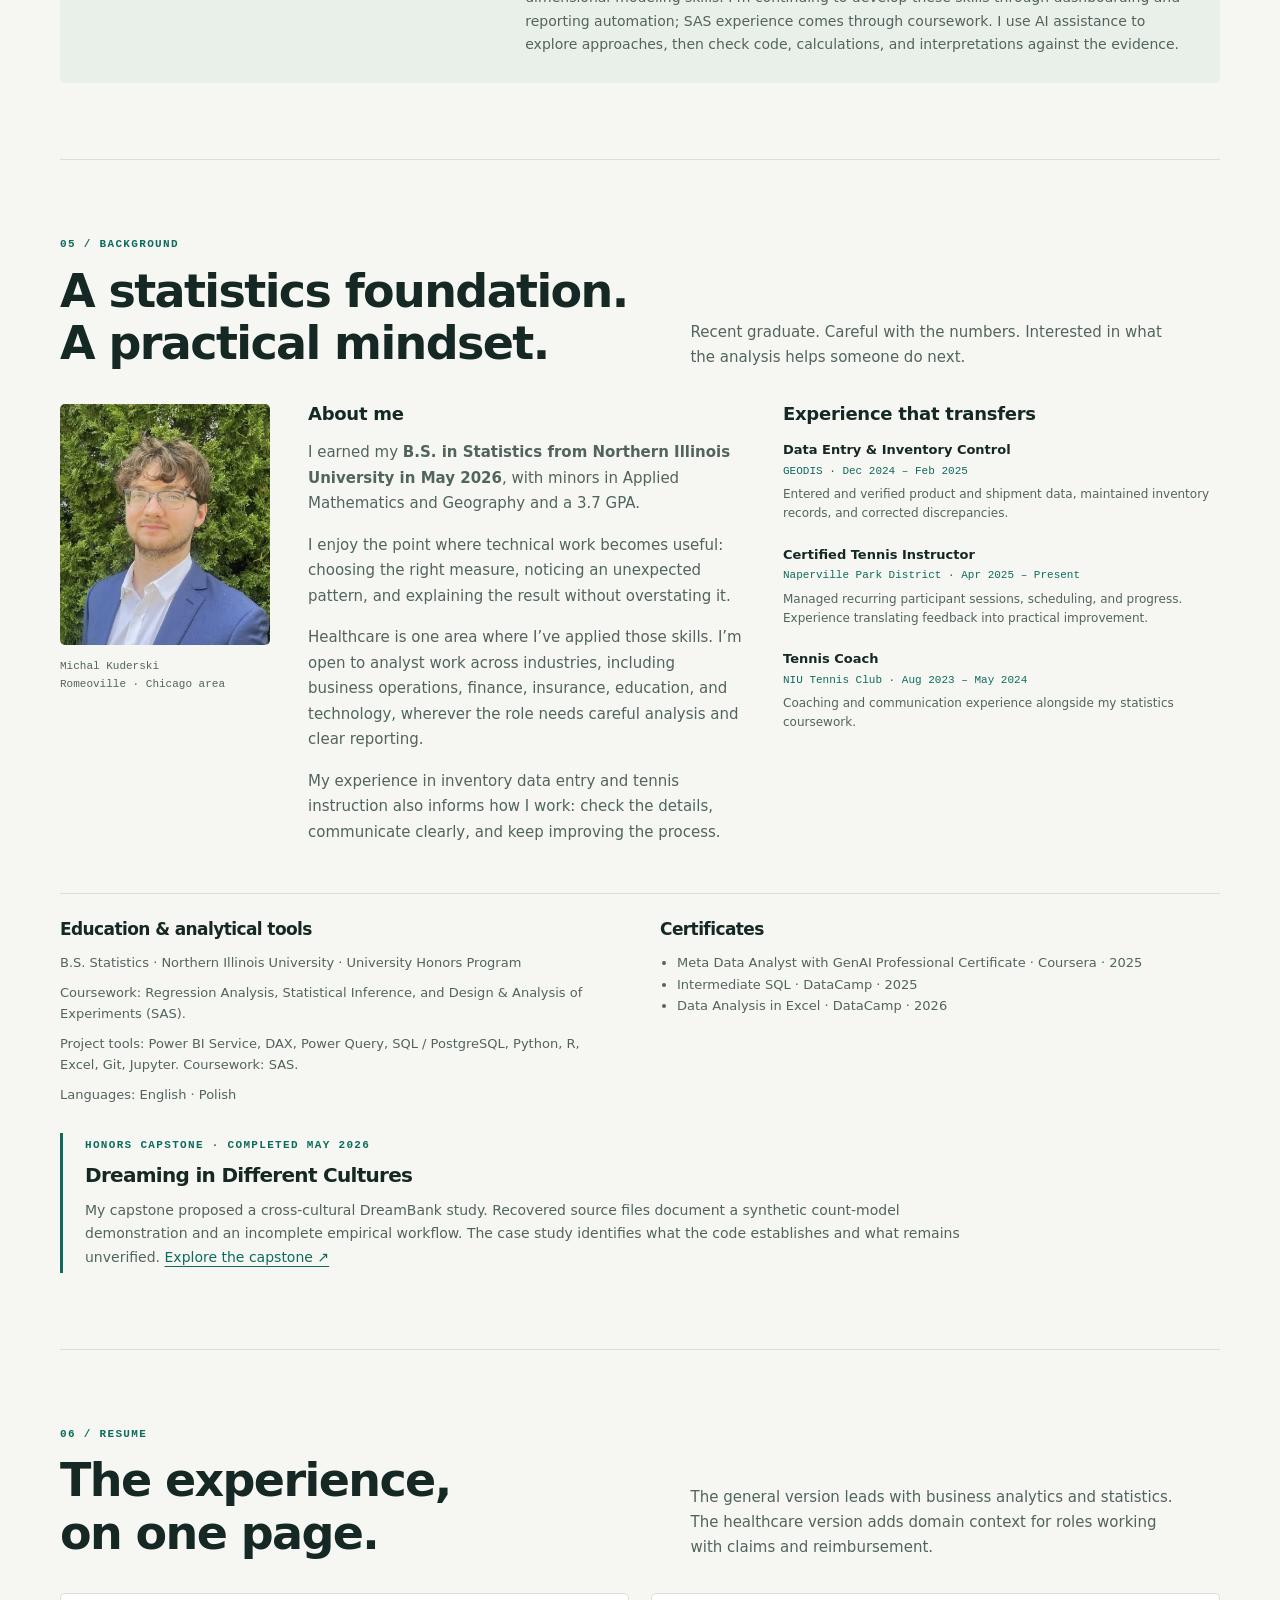
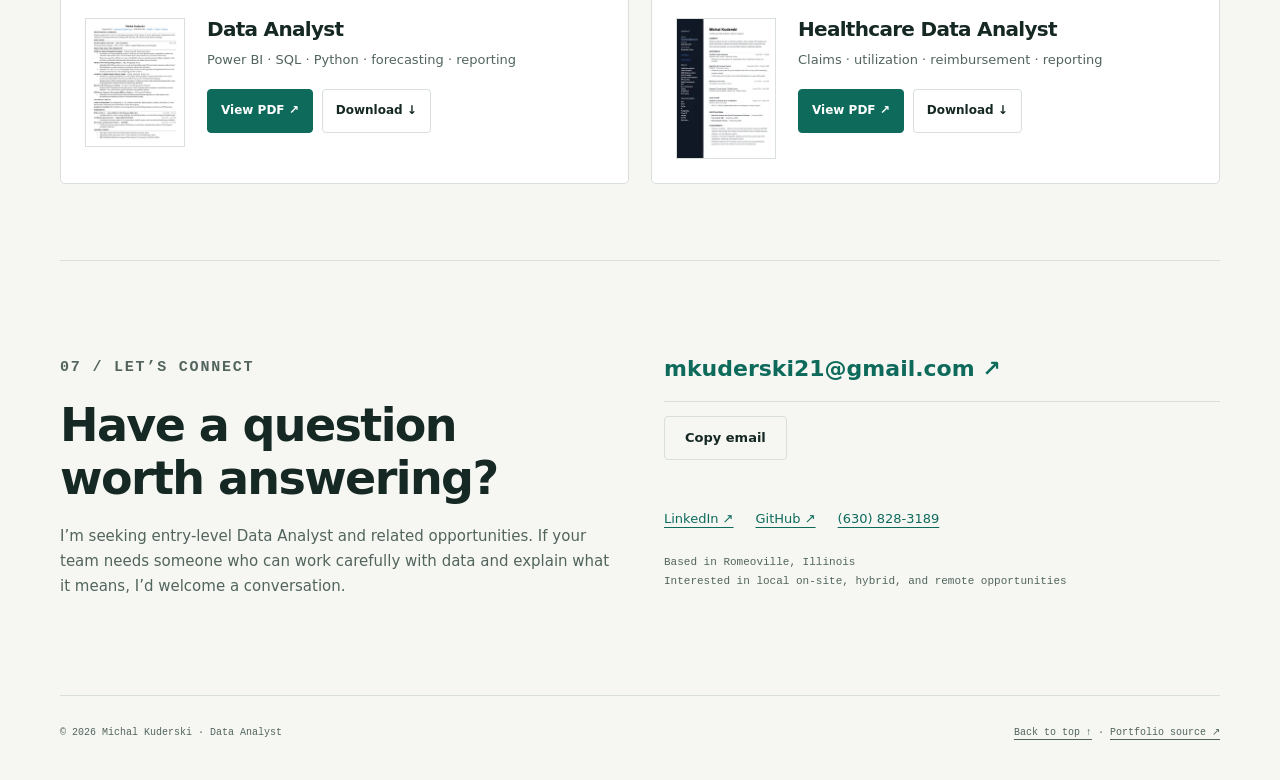
==== commit 954908ce: "Lead portfolio and general resume with GridCast, Medicare, and GraphOS" ====
--- a/index.html
+++ b/index.html
@@ -4,14 +4,14 @@
   <meta charset="utf-8">
   <meta name="viewport" content="width=device-width, initial-scale=1">
   <title>Michal Kuderski | Data Analyst & Statistics Graduate</title>
-  <meta name="description" content="Michal Kuderski: NIU Statistics graduate turning data into decisions with SQL, Python, R and Excel. Explore Medicare spending, Quantium retail trials, cross-cultural text analysis and reporting automation.">
+  <meta name="description" content="Michal Kuderski: Statistics graduate with Power BI, SQL, Python, R and Excel projects in energy forecasting, healthcare spending and validated analytics workflows.">
   <meta name="author" content="Michal Kuderski">
   <link rel="canonical" href="https://michalkuderski.github.io/">
   <meta name="theme-color" content="#094d43">
   <meta property="og:type" content="website">
   <meta property="og:url" content="https://michalkuderski.github.io/">
   <meta property="og:title" content="Michal Kuderski | Data Analyst">
-  <meta property="og:description" content="Statistics grounded. Decision focused. SQL, Python, R and Excel projects across spending analysis, automation and research.">
+  <meta property="og:description" content="Michal Kuderski: Statistics graduate with Power BI, SQL, Python, R and Excel projects in energy forecasting, healthcare spending and validated analytics workflows.">
   <meta property="og:image" content="https://michalkuderski.github.io/og-image.png">
   <meta property="og:image:width" content="1200">
   <meta property="og:image:height" content="630">
@@ -19,16 +19,16 @@
   <meta property="og:site_name" content="Michal Kuderski">
   <meta name="twitter:card" content="summary_large_image">
   <meta name="twitter:title" content="Michal Kuderski | Data Analyst">
-  <meta name="twitter:description" content="Statistics grounded. Decision focused. Explore my analysis, automation and research projects.">
+  <meta name="twitter:description" content="Michal Kuderski: Statistics graduate with Power BI, SQL, Python, R and Excel projects in energy forecasting, healthcare spending and validated analytics workflows.">
   <meta name="twitter:image" content="https://michalkuderski.github.io/og-image.png">
   <meta name="twitter:image:alt" content="Michal Kuderski, Data Analyst. SQL, Python, R and Excel.">
   <link rel="icon" href="favicon.svg" type="image/svg+xml">
   <link rel="alternate icon" href="favicon.ico" sizes="any">
-  <link rel="stylesheet" href="css/portfolio.css?v=20261015">
+  <link rel="stylesheet" href="css/portfolio.css?v=04040fbc03b6">
   <link rel="stylesheet" href="css/case-studies.css?v=20261103-gridcast">
   <script src="js/portfolio.js?v=b4ac1541f8aa" defer></script>
   <script type="application/ld+json">
-  {"@context":"https://schema.org","@type":"Person","name":"Michal Kuderski","jobTitle":"Data Analyst","description":"Statistics graduate with project experience in SQL, Python, R, Excel and statistical analysis.","url":"https://michalkuderski.github.io/","image":"https://michalkuderski.github.io/headshot.jpg","email":"mailto:mkuderski21@gmail.com","alumniOf":{"@type":"CollegeOrUniversity","name":"Northern Illinois University"},"knowsAbout":["SQL","PostgreSQL","Python","R","Excel","Statistical analysis","Data visualization"],"knowsLanguage":["English","Polish"],"sameAs":["https://github.com/MichalKuderski","https://www.linkedin.com/in/michal-kuderski-4b10a8230/"]}
+  {"@context":"https://schema.org","@type":"Person","name":"Michal Kuderski","jobTitle":"Data Analyst","description":"Statistics graduate with project experience in Power BI, SQL, Python, R, Excel, forecasting and statistical analysis.","url":"https://michalkuderski.github.io/","image":"https://michalkuderski.github.io/headshot.jpg","email":"mailto:mkuderski21@gmail.com","alumniOf":{"@type":"CollegeOrUniversity","name":"Northern Illinois University"},"knowsAbout":["Power BI","DAX","Power Query","SQL","PostgreSQL","Python","R","Excel","Forecasting","Dimensional modeling","Data validation","Statistical analysis","Data visualization"],"knowsLanguage":["English","Polish"],"sameAs":["https://github.com/MichalKuderski","https://www.linkedin.com/in/michal-kuderski-4b10a8230/"]}
   </script>
 </head>
 <body>
@@ -52,49 +52,49 @@
       <h1>Michal Kuderski.</h1>
       <p class="hero-role">Data Analyst · Statistics graduate</p>
       <p class="hero-statement">Statistics grounded.<br><em>Decision focused.</em></p>
-      <p class="hero-copy">I work with SQL, Python, R, and Excel to organize data, test assumptions, and explain what the results mean. My projects connect a statistics foundation with practical reporting, automation, and business questions.</p>
-      <div class="cta"><a class="btn btn-primary" href="#work">Explore my work <span class="arrow" aria-hidden="true">↘</span></a><a class="btn btn-quiet" href="Standard_Data_Analyst_Resume.pdf?v=21e2b3ce8c67" target="_blank" rel="noopener">View resume <span aria-hidden="true">↗</span></a></div>
+      <p class="hero-copy">I use Power BI, SQL, Python, R, and Excel to build reports, validate data, and explain what the results mean. My projects connect a statistics foundation with energy forecasting, healthcare spending analysis, and repeatable analytics workflows.</p>
+      <div class="cta"><a class="btn btn-primary" href="#work">Explore my work <span class="arrow" aria-hidden="true">↘</span></a><a class="btn btn-quiet" href="Standard_Data_Analyst_Resume.pdf?v=b70f45ac9a1f" target="_blank" rel="noopener">View resume <span aria-hidden="true">↗</span></a></div>
       <div class="hero-meta"><span>NIU · B.S. Statistics · 2026</span><span>3.7 GPA · Honors Program</span><span>Romeoville, Illinois</span></div>
     </div>
     <aside class="hero-proof" aria-labelledby="proof-title">
-      <div class="proof-top"><span class="eyebrow">A finding from my work</span><span class="pill">SQL + Excel</span></div>
-      <h2 id="proof-title">Find the drivers.<br>Then ask the better question.</h2>
-      <div class="proof-metrics"><div><strong class="num">$27.2M</strong><span>MEDICARE PAYMENT<br>IN THE ANALYZED COHORT</span></div><div><strong class="num">55.6%</strong><span>PAYMENT CONCENTRATED<br>IN FIVE PROCEDURE CODES</span></div></div>
-      <p>A spending analysis that connects database design, weighted metrics, and a clear explanation of what the data can support.</p>
-      <div class="mini-bars" aria-hidden="true"><span style="height:100%"></span><span style="height:54.38%"></span><span style="height:47.65%"></span><span style="height:34.25%"></span><span style="height:31.29%"></span></div>
-      <div class="proof-caption">Top five codes by payment · relative to the largest<br>CMS · Illinois psychiatry providers · 2023</div>
-      <a class="proof-link" href="#case">Read the analysis <span aria-hidden="true">↗</span></a>
+      <div class="proof-top"><span class="eyebrow">Featured project · GridCast</span><span class="pill">Power BI + Python</span></div>
+      <h2 id="proof-title">Energy demand forecasting.<br>Results you can inspect.</h2>
+      <div class="proof-metrics"><div><strong class="num">4.38%</strong><span>WAPE ON THE<br>HELD-OUT 2025 TEST</span></div><div><strong class="num">13.2%</strong><span>LOWER MAE THAN<br>THE DAILY BASELINE</span></div></div>
+      <p>A four-page Power BI Service report connects a reproducible Python forecasting study with model comparisons, demand trends, and error diagnostics.</p>
+      <a class="hero-report-preview" href="projects/gridcast.html#results" aria-label="Explore GridCast forecast validation and Power BI screenshots"><img src="https://raw.githubusercontent.com/MichalKuderski/GridCast/2b7d7a0a32cb9b707552e1206fa082d9561fcf2f/outputs/verification/screenshots/06_service_test_page.jpg" width="1440" height="900" alt="Actual GridCast Power BI Service forecast validation page with scorecard, demand chart, and model comparison."></a>
+      <div class="proof-caption">Official EIA-930 PJM demand · 8,735 valid test hours<br>Historical study · Public code and genuine report captures</div>
+      <a class="proof-link" href="projects/gridcast.html">Explore GridCast <span aria-hidden="true">↗</span></a>
     </aside>
   </div>
-  <div class="skill-strip"><span class="eyebrow">Tools I use to answer questions</span><div class="skill-list"><span>SQL / PostgreSQL</span><span>Python</span><span>R</span><span>Excel</span><span>Statistics</span></div></div>
+  <div class="skill-strip"><span class="eyebrow">Tools I use to answer questions</span><div class="skill-list"><span>Power BI / DAX</span><span>SQL / PostgreSQL</span><span>Python</span><span>Excel</span><span>R</span><span>Statistics</span></div></div>
 
   <section class="section" id="work" tabindex="-1" aria-labelledby="work-title">
-    <div class="section-head"><div><p class="eyebrow">01 / Selected work</p><h2 id="work-title">Different data.<br>The same analytical discipline.</h2></div><p>Explore case studies in healthcare spending, retail customer analysis, research design, energy forecasting, and validated analytics workflows. Each explains the question, methods, evidence status, and limits of the data.</p></div>
-    <nav class="featured-path" id="case-studies" tabindex="-1" aria-label="Featured case studies in priority order"><a href="#case">01 · Medicare spending ↘</a><a href="projects/quantium.html">02 · Quantium customer analysis ↗</a><a href="projects/dreaming.html">03 · CURE research design ↗</a><a href="projects/graphos.html">04 · GraphOS analytics demo ↗</a><a href="projects/gridcast.html">05 · GridCast forecasting &amp; Power BI ↗</a></nav>
+    <div class="section-head"><div><p class="eyebrow">01 / Selected work</p><h2 id="work-title">Different data.<br>The same analytical discipline.</h2></div><p>Explore case studies in energy forecasting, healthcare spending, validated analytics workflows, retail customer analysis, and research design. Each explains the question, methods, evidence status, and limits of the data.</p></div>
+    <nav class="featured-path" id="case-studies" tabindex="-1" aria-label="Featured projects in priority order"><a href="projects/gridcast.html">01 · GridCast forecasting &amp; Power BI ↗</a><a href="#case">02 · Medicare spending ↘</a><a href="projects/graphos.html">03 · GraphOS analytics demo ↗</a><a href="projects/quantium.html">04 · Quantium customer analysis ↗</a><a href="#project-automation">05 · Reporting automation ↘</a><a href="projects/dreaming.html">06 · Honors research design ↗</a></nav>
     <div class="project-grid">
+      <article class="project project-gridcast" id="project-gridcast" tabindex="-1">
+        <div class="project-visual"><span class="eyebrow">01 · Forecasting &amp; business intelligence</span><div class="visual-value num">4.38% WAPE<small>8,735 held-out hours · 13.2% lower MAE than the daily baseline</small></div></div>
+        <div class="project-body"><span class="pill">Independent portfolio project · Public release</span><h3>GridCast | Energy Demand Forecasting &amp; Power BI</h3><p>An end-to-end PJM electricity-demand study connected to a four-page Power BI Service report, with 28 DAX measures, dimensional modeling, verified refresh, and model/date filters.</p><div class="tags"><span>Power BI</span><span>DAX</span><span>Power Query</span><span>Python</span><span>Forecasting</span></div><p class="card-scope">Official EIA-930 data. Public code and genuine report screenshots document the completed historical study and its forecasting limits.</p><a class="project-link" href="projects/gridcast.html">Read the case study <span aria-hidden="true">↗</span></a></div>
+      </article>
       <article class="project" id="project-medicare" tabindex="-1">
-        <div class="project-visual"><span class="eyebrow">01 · Spending & utilization</span><div class="visual-value num">2,460 <small>published records · 692 providers · 96 codes</small></div></div>
+        <div class="project-visual"><span class="eyebrow">02 · Spending & utilization</span><div class="visual-value num">2,460 <small>published records · 692 providers · 96 codes</small></div></div>
         <div class="project-body"><span class="pill">Independent portfolio project</span><h3>Medicare spending analysis</h3><p>Where is payment concentrated, and how does utilization vary? I designed a normalized PostgreSQL schema and an Excel dashboard to examine cost drivers and provider variation.</p><div class="tags"><span>SQL</span><span>PostgreSQL</span><span>Excel</span><span>Weighted KPIs</span></div><a class="project-link" href="#case">Read the case study <span aria-hidden="true">↗</span></a></div>
       </article>
+      <article class="project project-graphos" id="project-graphos" tabindex="-1">
+        <div class="project-visual"><span class="eyebrow">03 · Analytics engineering</span><div class="visual-value num">30,035 source records<small>60 channel/month groups · independently reconciled</small></div></div>
+        <div class="project-body"><span class="pill">Independent project · Completed local demo</span><h3>GraphOS | Validated Retail Analytics Demo</h3><p>A Python analytics workflow that profiles fictional retail data, calculates cancellation-record shares, and presents clear results with inspectable evidence and saved-run history.</p><div class="tags"><span>Python</span><span>Data quality</span><span>Validation</span><span>JavaScript</span></div><p class="card-scope">AI-assisted development. Demonstrated on a fictional benchmark; production-readiness work continues.</p><a class="project-link" href="projects/graphos.html">Read the case study <span aria-hidden="true">↗</span></a></div>
+      </article>
       <article class="project" id="project-retail" tabindex="-1">
-        <div class="project-visual"><span class="eyebrow">02 · Commercial analytics</span><div class="visual-value">246,739 chip line items<small>71,287 customers · 21 segments · reconciled sales outputs</small></div></div>
+        <div class="project-visual"><span class="eyebrow">04 · Commercial analytics</span><div class="visual-value">246,739 chip line items<small>71,287 customers · 21 segments · reconciled sales outputs</small></div></div>
         <div class="project-body"><span class="pill">Quantium virtual job simulation</span><h3>Retail customer &amp; trial analysis</h3><p>Who drives chip sales? My R-based simulation work examines customer segments and store trials. Key segment sales now reconcile to the raw data; original trial-effect claims remain unverified.</p><div class="tags"><span>R</span><span>Customer segments</span><span>Store matching</span></div><p class="card-scope">Virtual job simulation. Includes reconciled segment sales, aggregate-only downloads, and a separate diagnostic reconstruction of store comparisons.</p><a class="project-link" href="projects/quantium.html">Read the full case study <span aria-hidden="true">↗</span></a></div>
       </article>
+      <article class="project" id="project-automation" tabindex="-1">
+        <div class="project-visual"><span class="eyebrow">05 · Reporting automation</span><div class="visual-value">Read. Clean. Export.<small>a repeatable Python-to-Excel workflow</small></div></div>
+        <div class="project-body"><span class="pill">Small sample-data demonstration</span><h3>Python reporting automation</h3><p>How can spreadsheet preparation become repeatable? My Python notebook reads an Excel sample, removes duplicate rows, standardizes column names, and exports cleaned data and descriptive summaries.</p><div class="tags"><span>Python</span><span>pandas</span><span>Excel</span><span>Jupyter</span></div><details class="project-details"><summary>Question, method & scope</summary><p><strong>Output:</strong> Separate cleaned-data and summary-report workbooks generated from one notebook.</p><p><strong>Scope:</strong> An automation demonstration, with no measured time-saving claim. A production payroll workflow would also need explicit type validation, error handling, and a documented missing-value policy.</p><a class="detail-link" href="https://github.com/MichalKuderski/Digital-Workflow-Improvement-Automation/blob/main/Digital_Workflow_Improvement.ipynb" target="_blank" rel="noopener">Inspect the notebook ↗</a></details><a class="project-link" href="https://github.com/MichalKuderski/Digital-Workflow-Improvement-Automation" target="_blank" rel="noopener">View project repository <span aria-hidden="true">↗</span></a></div>
+      </article>
       <article class="project" id="project-dreams" tabindex="-1">
-        <div class="project-visual"><span class="eyebrow">03 · Research design &amp; simulation</span><div class="visual-value">Count-model simulation<small>1,600 synthetic rows · empirical cultural findings unverified</small></div></div>
+        <div class="project-visual"><span class="eyebrow">06 · Research design &amp; simulation</span><div class="visual-value">Count-model simulation<small>1,600 synthetic rows · empirical cultural findings unverified</small></div></div>
         <div class="project-body"><span class="pill">NIU Honors capstone · Research design &amp; simulation</span><h3>Dreaming in Different Cultures</h3><p>How would we compare language across dream narratives? The recovered capstone materials include a research plan and a synthetic count-model demonstration. They do not validate an observed cultural difference.</p><div class="tags"><span>R</span><span>Simulation</span><span>Poisson GLM</span><span>Research design</span></div><p class="card-scope">Inspect the simulation source and evidence review. Mock topics and simulation-associated figures are clearly separated from empirical findings.</p><a class="project-link" href="projects/dreaming.html">Read the full case study <span aria-hidden="true">↗</span></a></div>
-      </article>
-      <article class="project" id="project-automation" tabindex="-1">
-        <div class="project-visual"><span class="eyebrow">04 · Reporting automation</span><div class="visual-value">Read. Clean. Export.<small>a repeatable Python-to-Excel workflow</small></div></div>
-        <div class="project-body"><span class="pill">Small sample-data demonstration</span><h3>Python reporting automation</h3><p>How can spreadsheet preparation become repeatable? My Python notebook reads an Excel sample, removes duplicate rows, standardizes column names, and exports cleaned data and descriptive summaries.</p><div class="tags"><span>Python</span><span>pandas</span><span>Excel</span><span>Jupyter</span></div><details class="project-details"><summary>Question, method & scope</summary><p><strong>Output:</strong> Separate cleaned-data and summary-report workbooks generated from one notebook.</p><p><strong>Scope:</strong> An automation demonstration, with no measured time-saving claim. A production payroll workflow would also need explicit type validation, error handling, and a documented missing-value policy.</p><a class="detail-link" href="https://github.com/MichalKuderski/Digital-Workflow-Improvement-Automation/blob/main/Digital_Workflow_Improvement.ipynb" target="_blank" rel="noopener">Inspect the notebook ↗</a></details><a class="project-link" href="https://github.com/MichalKuderski/Digital-Workflow-Improvement-Automation" target="_blank" rel="noopener">View project repository <span aria-hidden="true">↗</span></a></div>
-      </article>
-      <article class="project project-graphos" id="project-graphos" tabindex="-1">
-        <div class="project-visual"><span class="eyebrow">05 · Analytics engineering</span><div class="visual-value num">30,035 source records<small>60 channel/month groups · independently reconciled</small></div></div>
-        <div class="project-body"><span class="pill">Independent project · Completed local demo</span><h3>GraphOS | Validated Retail Analytics Demo</h3><p>A Python analytics workflow that profiles fictional retail data, calculates cancellation-record shares, and presents clear results with inspectable evidence and saved-run history.</p><div class="tags"><span>Python</span><span>Data quality</span><span>Validation</span><span>JavaScript</span></div><p class="card-scope">AI-assisted development. Demonstrated on a fictional benchmark; production-readiness work continues.</p><a class="project-link" href="projects/graphos.html">Read the case study <span aria-hidden="true">↗</span></a></div>
-      </article>
-      <article class="project project-gridcast" id="project-gridcast" tabindex="-1">
-        <div class="project-visual"><span class="eyebrow">06 · Forecasting &amp; business intelligence</span><div class="visual-value num">4.38% WAPE<small>8,735 held-out hours · 13.2% lower MAE than the daily baseline</small></div></div>
-        <div class="project-body"><span class="pill">Independent portfolio project · Public release</span><h3>GridCast | Energy Demand Forecasting &amp; Power BI</h3><p>An end-to-end PJM electricity-demand study connected to a four-page Power BI Service report, with 28 DAX measures, dimensional modeling, verified refresh, and model/date filters.</p><div class="tags"><span>Power BI</span><span>DAX</span><span>Power Query</span><span>Python</span><span>Forecasting</span></div><p class="card-scope">Official EIA-930 data. Public code and genuine report screenshots document the completed historical study and its forecasting limits.</p><a class="project-link" href="projects/gridcast.html">Read the case study <span aria-hidden="true">↗</span></a></div>
       </article>
     </div>
 
@@ -107,7 +107,7 @@
   </section>
 
   <section class="section" id="case" tabindex="-1" aria-labelledby="case-title">
-    <div class="section-head"><div><p class="eyebrow">02 / Featured case study</p><h2 id="case-title">Follow the spending.<br>Question the denominator.</h2></div><p>Medicare Provider Spending Analysis<br><span class="meta-line">CMS · Illinois psychiatry · 2023 data<br>PostgreSQL · SQL · Excel</span></p></div>
+    <div class="section-head"><div><p class="eyebrow">02 / Healthcare case study</p><h2 id="case-title">Follow the spending.<br>Question the denominator.</h2></div><p>Medicare Provider Spending Analysis<br><span class="meta-line">CMS · Illinois psychiatry · 2023 data<br>PostgreSQL · SQL · Excel</span></p></div>
     <div class="case-summary"><div><h3>Which services drive payment,<br>and what deserves a closer look?</h3><p>I organized <strong class="num">2,460 published provider–procedure–place-of-service records</strong> into three related tables, wrote analytical SQL, and built a seven-sheet Excel workbook.</p><p>The aim was to explain spending concentration and provider variation with consistent metrics, then identify questions that the source alone cannot answer.</p></div><dl class="findings"><div><dt>Finding</dt><dd><strong>CPT 99214 accounts for $5.65M, or 20.8% of payment.</strong> The top five codes account for 55.6% of the cohort’s Medicare payment.</dd></div><div><dt>Interpretation</dt><dd>Submitted charges, allowed amounts, and Medicare payments answer different questions. Payment per service unit is a more defensible primary metric here than payment per summed beneficiary count.</dd></div><div><dt>Next decision</dt><dd>Examine high-volume codes and procedure mix first. Treat provider and city differences as leads for investigation before making staffing or access recommendations.</dd></div></dl></div>
     <div class="metrics" aria-label="Verified workbook summary"><div class="metric"><strong class="num">$27.2M</strong><span>MEDICARE PAYMENT</span></div><div class="metric"><strong class="num">$35.6M</strong><span>ALLOWED AMOUNT</span></div><div class="metric"><strong class="num">$51.03</strong><span>PAYMENT PER SERVICE UNIT</span></div><div class="metric"><strong class="num">532,675</strong><span>PUBLISHED SERVICE UNITS</span></div></div>
     <div class="chart-grid">
@@ -262,18 +262,19 @@
       <p class="sql-explanation">These checks look for data problems before interpreting results. They do not certify the full dataset or establish clinical validity.</p>
     </details><p id="code-status" class="code-status" role="status" aria-live="polite"></p></div></div></section>
 
-  <section class="section" id="credentials" tabindex="-1" aria-labelledby="capabilities-title"><div class="section-head"><div><p class="eyebrow">04 / What I bring</p><h2 id="capabilities-title">Useful across industries.<br>Grounded in evidence.</h2></div><p>The business context changes. Reliable data, sensible comparisons, and clear communication remain essential.</p></div><div class="capability-grid"><article class="capability"><h3>Structure & validate.</h3><p>Use SQL and PostgreSQL to join records, design tables, calculate weighted metrics, and check duplicates or missing values. Use Python and pandas for repeatable transformations.</p><p class="evidence">Evidence: <a href="#case">Medicare schema and analysis</a> · <a href="#sql">SQL examples</a></p></article><article class="capability"><h3>Analyze & challenge.</h3><p>Apply a statistics foundation in regression, inference, ANOVA, and experimental design. Ask whether a result reflects the comparison, the denominator, or the underlying process.</p><p class="evidence">Evidence: <a href="projects/quantium.html">Retail evidence review</a> · <a href="projects/dreaming.html">Count-model simulation</a></p></article><article class="capability"><h3>Explain & repeat.</h3><p>Build Excel reports with pivot tables, formulas, and KPI summaries. Make the question, the finding, and the limitation clear enough for someone else to use.</p><p class="evidence">Evidence: <a href="#case">Excel dashboard</a> · <a href="#work">Python reporting workflow</a></p></article></div><div class="evidence-map"><div class="evidence-map-head"><h3>Skills you can trace to the work.</h3><p>Methods and tools, paired with something you can inspect.</p></div><div class="table-scroll" tabindex="0" aria-label="Skill and project evidence table, scrollable"><table class="toolkit-table"><caption class="sr-only">Technical skills, their application, and supporting project evidence.</caption><thead><tr><th scope="col">Capability</th><th scope="col">Applied methods</th><th scope="col">Project evidence</th></tr></thead><tbody>
+  <section class="section" id="credentials" tabindex="-1" aria-labelledby="capabilities-title"><div class="section-head"><div><p class="eyebrow">04 / What I bring</p><h2 id="capabilities-title">Useful across industries.<br>Grounded in evidence.</h2></div><p>The business context changes. Reliable data, sensible comparisons, and clear communication remain essential.</p></div><div class="capability-grid"><article class="capability"><h3>Structure & validate.</h3><p>Use SQL and PostgreSQL to join records, design tables, calculate weighted metrics, and check duplicates or missing values. Use Python and pandas for repeatable transformations.</p><p class="evidence">Evidence: <a href="#case">Medicare schema and analysis</a> · <a href="#sql">SQL examples</a></p></article><article class="capability"><h3>Analyze & challenge.</h3><p>Apply a statistics foundation in regression, inference, ANOVA, and experimental design. Ask whether a result reflects the comparison, the denominator, or the underlying process.</p><p class="evidence">Evidence: <a href="projects/quantium.html">Retail evidence review</a> · <a href="projects/dreaming.html">Count-model simulation</a></p></article><article class="capability"><h3>Explain & repeat.</h3><p>Build Power BI reports with DAX measures, Power Query, dimensional models, and verified filters, alongside Excel dashboards and KPI summaries. Make the question, finding, and limitation clear enough for someone else to use.</p><p class="evidence">Evidence: <a href="projects/gridcast.html">GridCast Power BI report</a> · <a href="#case">Medicare Excel dashboard</a></p></article></div><div class="evidence-map"><div class="evidence-map-head"><h3>Skills you can trace to the work.</h3><p>Methods and tools, paired with something you can inspect.</p></div><div class="table-scroll" tabindex="0" aria-label="Skill and project evidence table, scrollable"><table class="toolkit-table"><caption class="sr-only">Technical skills, their application, and supporting project evidence.</caption><thead><tr><th scope="col">Capability</th><th scope="col">Applied methods</th><th scope="col">Project evidence</th></tr></thead><tbody>
+<tr><th scope="row">Power BI / DAX / Power Query</th><td>Four-page Service report, 28 DAX measures, dimensional modeling, refresh and model/date filter validation</td><td><a href="projects/gridcast.html">GridCast report captures and validation</a></td></tr>
 <tr><th scope="row">SQL / PostgreSQL</th><td>Relational schema design, joins, CTEs, window functions, weighted metrics</td><td><a href="#sql">Inspect the SQL</a> · <a href="#case">Medicare case study</a></td></tr>
-<tr><th scope="row">Python</th><td>pandas transformations, workbook export, statistical simulation</td><td><a href="#project-automation">Reporting automation</a> · <a href="#project-anova">ANOVA simulation</a></td></tr>
+<tr><th scope="row">Python</th><td>Forecasting, chronological model evaluation, data-quality checks, pandas transformations, workbook export</td><td><a href="projects/gridcast.html">GridCast forecasting</a> · <a href="projects/graphos.html">GraphOS validation</a> · <a href="#project-automation">Reporting automation</a></td></tr>
 <tr><th scope="row">R & statistical analysis</th><td>Customer segmentation, store-comparison diagnostics, count-model simulation, variable selection, ANOVA</td><td><a href="projects/quantium.html">Retail trial</a> · <a href="projects/dreaming.html">CURE capstone</a> · <a href="#project-student">Student analysis</a></td></tr>
 <tr><th scope="row">Research design / simulation</th><td>Count-data generation, Poisson offsets, diagnostic plotting; NLP proposed in the research design</td><td><a href="projects/dreaming.html#results">Capstone provenance review and simulation source</a></td></tr>
-<tr><th scope="row">Predictive modeling</th><td>Classification trees, multinomial logistic regression, model interpretation</td><td><a href="#project-classification">Animal classification</a></td></tr>
+<tr><th scope="row">Predictive modeling</th><td>Held-out forecast evaluation, baseline comparison, interval coverage, classification trees, model interpretation</td><td><a href="projects/gridcast.html#results">GridCast model comparison</a> · <a href="#project-classification">Classification coursework</a></td></tr>
 <tr><th scope="row">Excel & reporting</th><td>Pivot tables, formulas, KPI summaries, charts, clear metric definitions</td><td><a href="Medicare_Psychiatry_Analytics_IL_2023.xlsx" download>Inspect the workbook ↓</a></td></tr>
-</tbody></table></div></div><div class="growth-note"><div><p class="eyebrow">Foundation & continued learning</p><h3>Build. Check. Explain. Improve.</h3></div><div><p>My Statistics degree provides a foundation in regression, inference, probability, and experimental design. My Applied Mathematics and Geography minors add quantitative and spatial perspectives.</p><p>I’m continuing to develop my dashboarding and reporting automation skills. Power BI is an emerging part of my toolkit; SAS experience comes through coursework. I use AI-assisted learning to explore approaches, then check code, calculations, and interpretations against the evidence.</p></div></div></section>
-
-  <section class="section" id="about" tabindex="-1" aria-labelledby="about-title"><div class="section-head"><div><p class="eyebrow">05 / Background</p><h2 id="about-title">A statistics foundation.<br>A practical mindset.</h2></div><p>Recent graduate. Careful with the numbers. Interested in what the analysis helps someone do next.</p></div><div class="about-grid"><figure><img class="portrait" src="images/headshot.webp" alt="Michal Kuderski" width="520" height="566" loading="lazy" decoding="async"><figcaption class="photo-caption">Michal Kuderski<br>Romeoville · Chicago area</figcaption></figure><div class="about-copy"><h3>About me</h3><p>I earned my <strong>B.S. in Statistics from Northern Illinois University in May 2026</strong>, with minors in Applied Mathematics and Geography and a 3.7 GPA.</p><p>I enjoy the point where technical work becomes useful: choosing the right measure, noticing an unexpected pattern, and explaining the result without overstating it.</p><p>Healthcare is one area where I’ve applied those skills. I’m open to analyst work across industries, including business operations, finance, insurance, education, and technology, wherever the role needs careful analysis and clear reporting.</p><p>My experience in inventory data entry and tennis instruction also informs how I work: check the details, communicate clearly, and keep improving the process.</p></div><div class="experience"><h3>Experience that transfers</h3><dl class="timeline"><div><dt>Data Entry & Inventory Control<span class="date">GEODIS · Dec 2024 – Feb 2025</span></dt><dd>Entered and verified product and shipment data, maintained inventory records, and corrected discrepancies.</dd></div><div><dt>Certified Tennis Instructor<span class="date">Naperville Park District · Apr 2025 – Present</span></dt><dd>Managed recurring participant sessions, scheduling, and progress. Experience translating feedback into practical improvement.</dd></div><div><dt>Tennis Coach<span class="date">NIU Tennis Club · Aug 2023 – May 2024</span></dt><dd>Coaching and communication experience alongside my statistics coursework.</dd></div></dl></div></div><div class="credentials"><div><h3>Education & analytical tools</h3><p>B.S. Statistics · Northern Illinois University · University Honors Program</p><p>Coursework: Regression Analysis, Statistical Inference, and Design & Analysis of Experiments (SAS).</p><p>Core tools: SQL / PostgreSQL, Python, R, Excel, Git, Jupyter. Coursework: SAS. Developing skills: Power BI.</p><p>Languages: English · Polish</p></div><div><h3>Certificates</h3><ul><li>Meta Data Analyst with GenAI Professional Certificate · Coursera · 2025</li><li>Intermediate SQL · DataCamp · 2025</li><li>Data Analysis in Excel · DataCamp · 2026</li></ul></div></div><div class="research-note"><p class="eyebrow">Honors capstone · Completed May 2026</p><h3>Dreaming in Different Cultures</h3><p>My capstone proposed a cross-cultural DreamBank study. Recovered source files document a synthetic count-model demonstration and an incomplete empirical workflow. The case study identifies what the code establishes and what remains unverified. <a href="projects/dreaming.html">Explore the capstone ↗</a></p></div></section>
-
-  <section class="section" id="resume" tabindex="-1" aria-labelledby="resume-title"><div class="section-head"><div><p class="eyebrow">06 / Resume</p><h2 id="resume-title">The experience, on one page.</h2></div><p>The general version leads with business analytics and statistics. The healthcare version adds domain context for roles working with claims and reimbursement.</p></div><div class="resume-grid"><article class="resume-card"><a href="Standard_Data_Analyst_Resume.pdf?v=21e2b3ce8c67" target="_blank" rel="noopener" aria-label="Preview the general data analyst resume"><img src="images/resume-general.webp?v=21e2b3ce8c67" width="200" height="259" alt="General data analyst resume thumbnail" loading="lazy" decoding="async"></a><div><h3>Data Analyst</h3><p>Business analytics · SQL · statistics · reporting</p><div class="cta"><a class="btn btn-primary" href="Standard_Data_Analyst_Resume.pdf?v=21e2b3ce8c67" target="_blank" rel="noopener" aria-label="View the general Data Analyst resume PDF">View PDF ↗</a><a class="btn btn-quiet" href="Standard_Data_Analyst_Resume.pdf?v=21e2b3ce8c67" download aria-label="Download general data analyst resume">Download ↓</a></div></div></article><article class="resume-card"><a href="Healthcare_Data_Analyst_Resume.pdf" target="_blank" rel="noopener" aria-label="Preview the healthcare data analyst resume"><img src="images/resume-healthcare.webp" width="636" height="900" alt="Healthcare data analyst resume thumbnail" loading="lazy" decoding="async"></a><div><h3>Healthcare Data Analyst</h3><p>Claims · utilization · reimbursement · reporting</p><div class="cta"><a class="btn btn-primary" href="Healthcare_Data_Analyst_Resume.pdf" target="_blank" rel="noopener" aria-label="View the Healthcare Data Analyst resume PDF">View PDF ↗</a><a class="btn btn-quiet" href="Healthcare_Data_Analyst_Resume.pdf" download aria-label="Download healthcare data analyst resume">Download ↓</a></div></div></article></div></section>
+</tbody></table></div></div><div class="growth-note"><div><p class="eyebrow">Foundation & continued learning</p><h3>Build. Check. Explain. Improve.</h3></div><div><p>My Statistics degree provides a foundation in regression, inference, probability, and experimental design. My Applied Mathematics and Geography minors add quantitative and spatial perspectives.</p><p>GridCast demonstrates my Power BI Service report development, DAX, Power Query, and dimensional-modeling skills. I’m continuing to develop these skills through dashboarding and reporting automation; SAS experience comes through coursework. I use AI assistance to explore approaches, then check code, calculations, and interpretations against the evidence.</p></div></div></section>
+
+  <section class="section" id="about" tabindex="-1" aria-labelledby="about-title"><div class="section-head"><div><p class="eyebrow">05 / Background</p><h2 id="about-title">A statistics foundation.<br>A practical mindset.</h2></div><p>Recent graduate. Careful with the numbers. Interested in what the analysis helps someone do next.</p></div><div class="about-grid"><figure><img class="portrait" src="images/headshot.webp" alt="Michal Kuderski" width="520" height="566" loading="lazy" decoding="async"><figcaption class="photo-caption">Michal Kuderski<br>Romeoville · Chicago area</figcaption></figure><div class="about-copy"><h3>About me</h3><p>I earned my <strong>B.S. in Statistics from Northern Illinois University in May 2026</strong>, with minors in Applied Mathematics and Geography and a 3.7 GPA.</p><p>I enjoy the point where technical work becomes useful: choosing the right measure, noticing an unexpected pattern, and explaining the result without overstating it.</p><p>Healthcare is one area where I’ve applied those skills. I’m open to analyst work across industries, including business operations, finance, insurance, education, and technology, wherever the role needs careful analysis and clear reporting.</p><p>My experience in inventory data entry and tennis instruction also informs how I work: check the details, communicate clearly, and keep improving the process.</p></div><div class="experience"><h3>Experience that transfers</h3><dl class="timeline"><div><dt>Data Entry & Inventory Control<span class="date">GEODIS · Dec 2024 – Feb 2025</span></dt><dd>Entered and verified product and shipment data, maintained inventory records, and corrected discrepancies.</dd></div><div><dt>Certified Tennis Instructor<span class="date">Naperville Park District · Apr 2025 – Present</span></dt><dd>Managed recurring participant sessions, scheduling, and progress. Experience translating feedback into practical improvement.</dd></div><div><dt>Tennis Coach<span class="date">NIU Tennis Club · Aug 2023 – May 2024</span></dt><dd>Coaching and communication experience alongside my statistics coursework.</dd></div></dl></div></div><div class="credentials"><div><h3>Education & analytical tools</h3><p>B.S. Statistics · Northern Illinois University · University Honors Program</p><p>Coursework: Regression Analysis, Statistical Inference, and Design & Analysis of Experiments (SAS).</p><p>Project tools: Power BI Service, DAX, Power Query, SQL / PostgreSQL, Python, R, Excel, Git, Jupyter. Coursework: SAS.</p><p>Languages: English · Polish</p></div><div><h3>Certificates</h3><ul><li>Meta Data Analyst with GenAI Professional Certificate · Coursera · 2025</li><li>Intermediate SQL · DataCamp · 2025</li><li>Data Analysis in Excel · DataCamp · 2026</li></ul></div></div><div class="research-note"><p class="eyebrow">Honors capstone · Completed May 2026</p><h3>Dreaming in Different Cultures</h3><p>My capstone proposed a cross-cultural DreamBank study. Recovered source files document a synthetic count-model demonstration and an incomplete empirical workflow. The case study identifies what the code establishes and what remains unverified. <a href="projects/dreaming.html">Explore the capstone ↗</a></p></div></section>
+
+  <section class="section" id="resume" tabindex="-1" aria-labelledby="resume-title"><div class="section-head"><div><p class="eyebrow">06 / Resume</p><h2 id="resume-title">The experience, on one page.</h2></div><p>The general version leads with business analytics and statistics. The healthcare version adds domain context for roles working with claims and reimbursement.</p></div><div class="resume-grid"><article class="resume-card"><a href="Standard_Data_Analyst_Resume.pdf?v=b70f45ac9a1f" target="_blank" rel="noopener" aria-label="Preview the general data analyst resume"><img src="images/resume-general.webp?v=b70f45ac9a1f" width="200" height="259" alt="General data analyst resume thumbnail" loading="lazy" decoding="async"></a><div><h3>Data Analyst</h3><p>Power BI · SQL · Python · forecasting · reporting</p><div class="cta"><a class="btn btn-primary" href="Standard_Data_Analyst_Resume.pdf?v=b70f45ac9a1f" target="_blank" rel="noopener" aria-label="View the general Data Analyst resume PDF">View PDF ↗</a><a class="btn btn-quiet" href="Standard_Data_Analyst_Resume.pdf?v=b70f45ac9a1f" download aria-label="Download general data analyst resume">Download ↓</a></div></div></article><article class="resume-card"><a href="Healthcare_Data_Analyst_Resume.pdf" target="_blank" rel="noopener" aria-label="Preview the healthcare data analyst resume"><img src="images/resume-healthcare.webp" width="636" height="900" alt="Healthcare data analyst resume thumbnail" loading="lazy" decoding="async"></a><div><h3>Healthcare Data Analyst</h3><p>Claims · utilization · reimbursement · reporting</p><div class="cta"><a class="btn btn-primary" href="Healthcare_Data_Analyst_Resume.pdf" target="_blank" rel="noopener" aria-label="View the Healthcare Data Analyst resume PDF">View PDF ↗</a><a class="btn btn-quiet" href="Healthcare_Data_Analyst_Resume.pdf" download aria-label="Download healthcare data analyst resume">Download ↓</a></div></div></article></div></section>
 
   <section class="section contact" id="contact" tabindex="-1" aria-labelledby="contact-title"><div><p class="eyebrow">07 / Let’s connect</p><h2 id="contact-title" style="margin-top:12px">Have a question<br>worth answering?</h2><p>I’m seeking entry-level Data Analyst and related opportunities. If your team needs someone who can work carefully with data and explain what it means, I’d welcome a conversation.</p></div><div><a class="email" href="mailto:mkuderski21@gmail.com?subject=Data%20Analyst%20Opportunity"><span id="contact-email">mkuderski21@gmail.com</span> <span aria-hidden="true">↗</span></a><button class="btn btn-quiet email-copy js-only" type="button" data-copy-email="mkuderski21@gmail.com" aria-label="Copy Michal Kuderski’s email address">Copy email</button><p id="contact-status" class="contact-status" role="status" aria-live="polite"></p><div class="contact-links"><a href="https://www.linkedin.com/in/michal-kuderski-4b10a8230/" target="_blank" rel="noopener">LinkedIn ↗</a><a href="https://github.com/MichalKuderski" target="_blank" rel="noopener">GitHub ↗</a><a href="tel:+16308283189">(630) 828-3189</a></div><div class="contact-location">Based in Romeoville, Illinois<br>Interested in local on-site, hybrid, and remote opportunities</div></div></section>
 </main>
--- a/css/portfolio.css
+++ b/css/portfolio.css
@@ -42,3 +42,6 @@
 @media print{.hero-role{color:var(--ink)}.email-copy,.contact-status{display:none!important}.additional-project,.growth-note{break-inside:avoid}.evidence-map .table-scroll{overflow:visible}.toolkit-table{min-width:0}.sql-example,.sql-example pre{background:white;color:#152823;border-color:#d8e0d9;break-inside:auto}.sql-example pre{max-height:none;overflow:visible}.sql-example code{color:#152823;white-space:pre-wrap;overflow-wrap:anywhere}.sql-example summary{color:#152823}.sql-example summary small,.sql-explanation{color:#52645d}.sql-example .sql-keyword{color:#094d43}.sql-example .sql-comment{color:#52645d}.sql-example .sql-string{color:#59451c}}
 
 .research-note{border-left:3px solid var(--teal);margin-top:28px;padding:3px 0 3px 22px;max-width:90ch}.research-note h3{font-size:20px;margin:9px 0 12px}.research-note p{font-size:14px;color:var(--muted);line-height:1.7}.research-note .eyebrow{font-size:11px;color:var(--teal)}
+
+/* Genuine GridCast report preview in the primary project highlight. */
+.hero-report-preview{display:block;margin-top:20px;border:1px solid #638b7e;border-radius:3px;overflow:hidden;background:#fff}.hero-report-preview img{display:block;width:100%;height:auto}
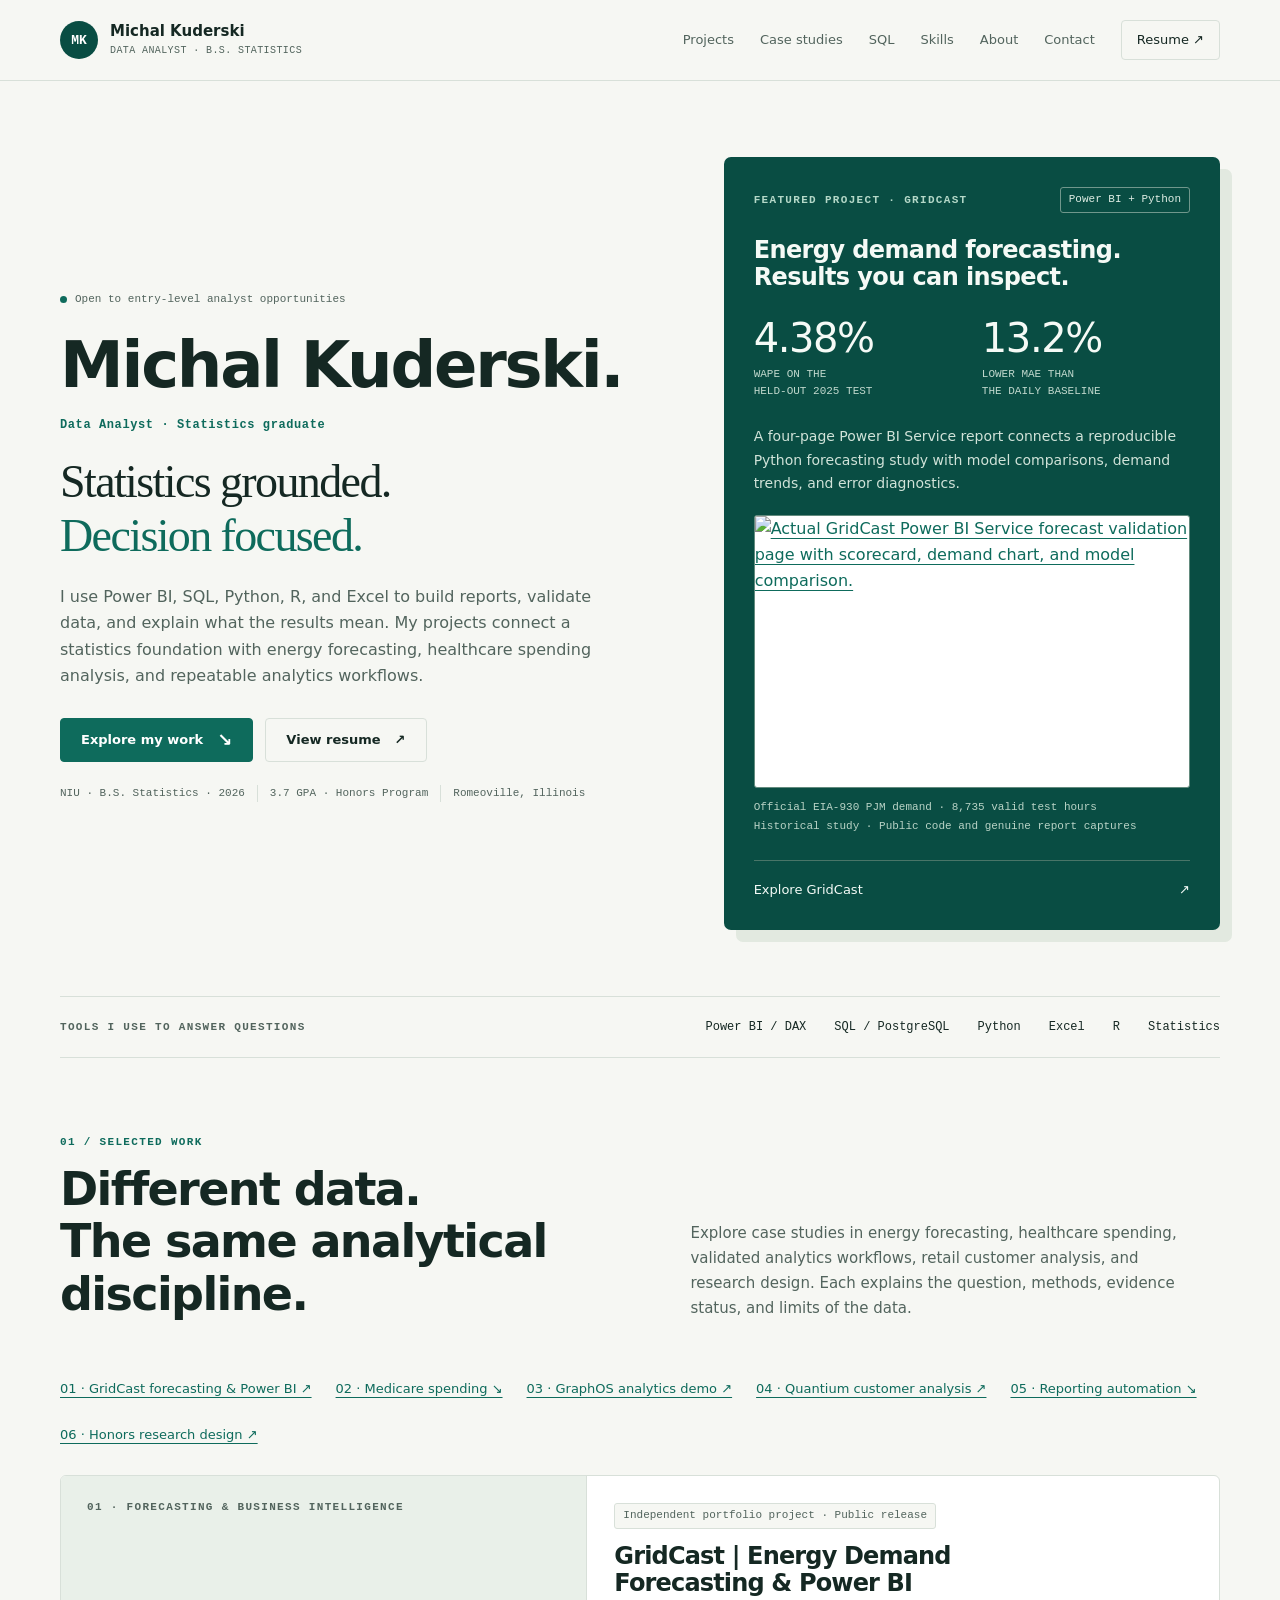
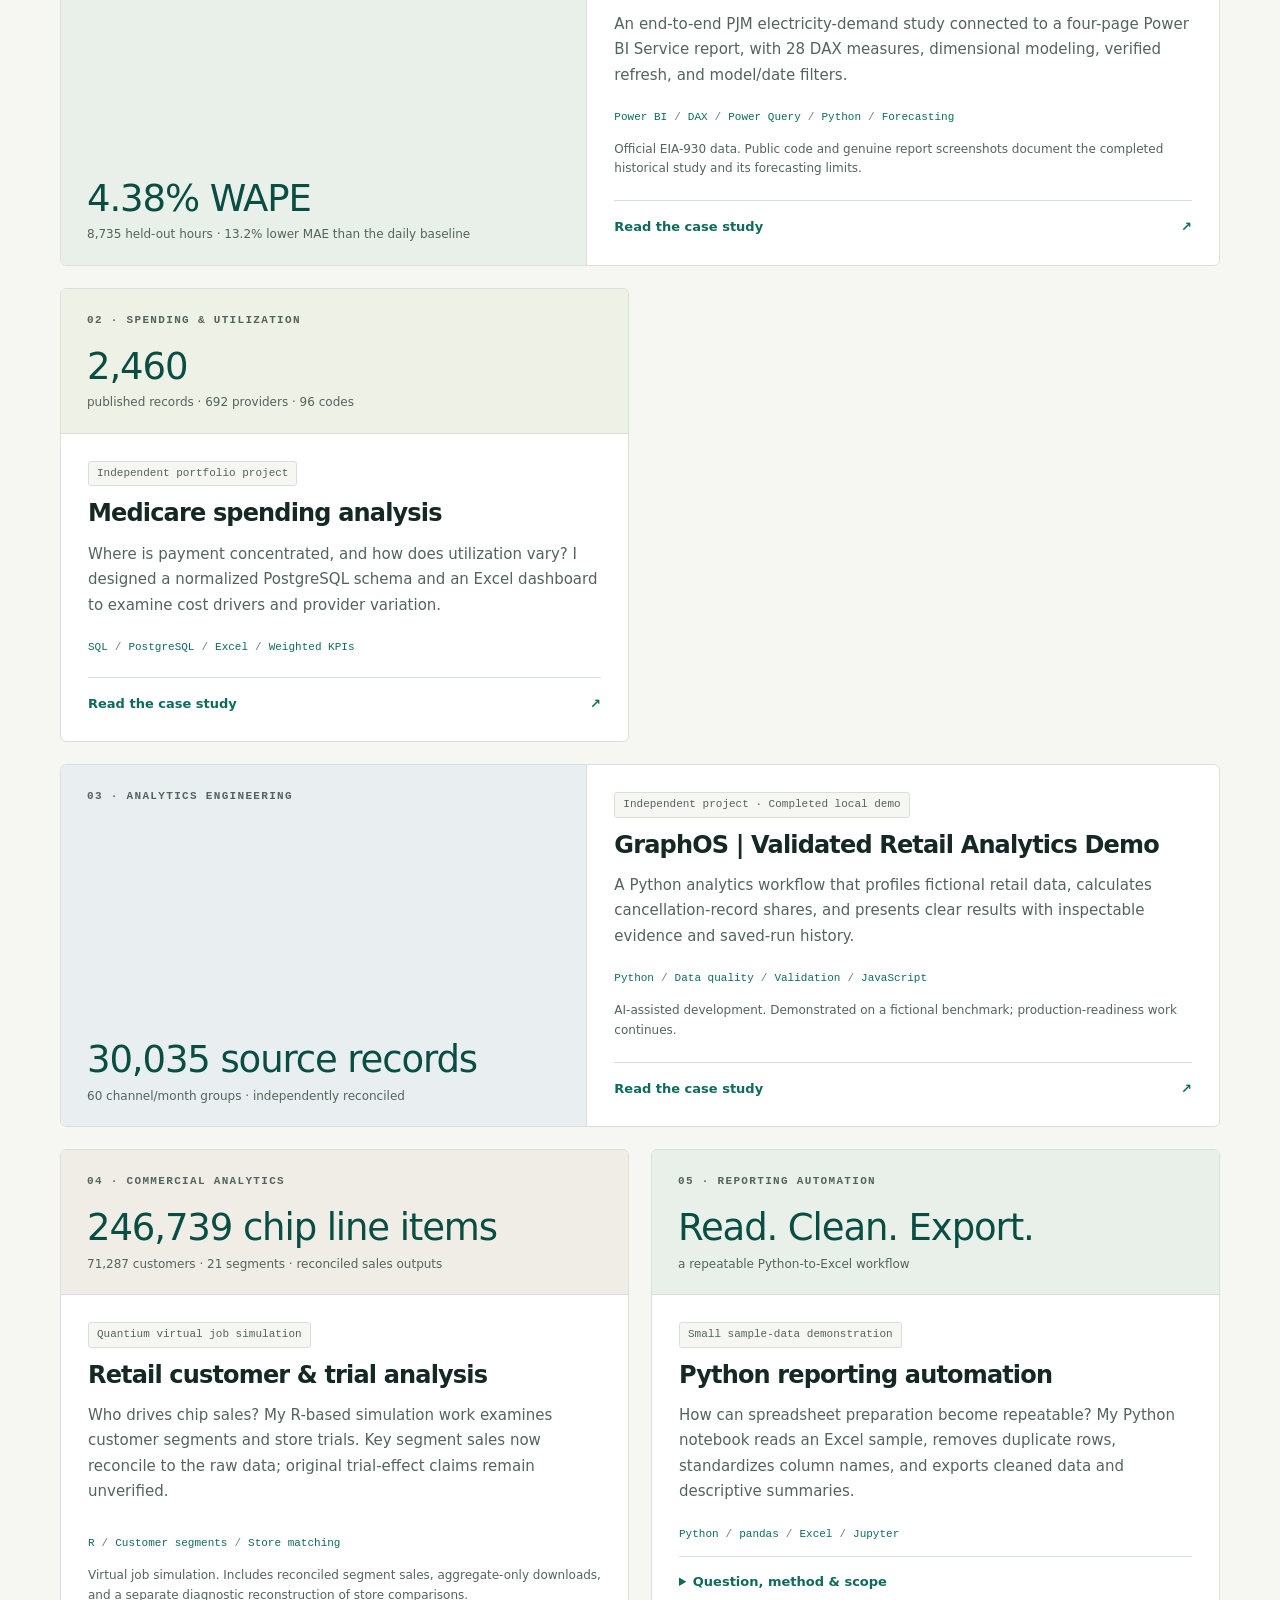
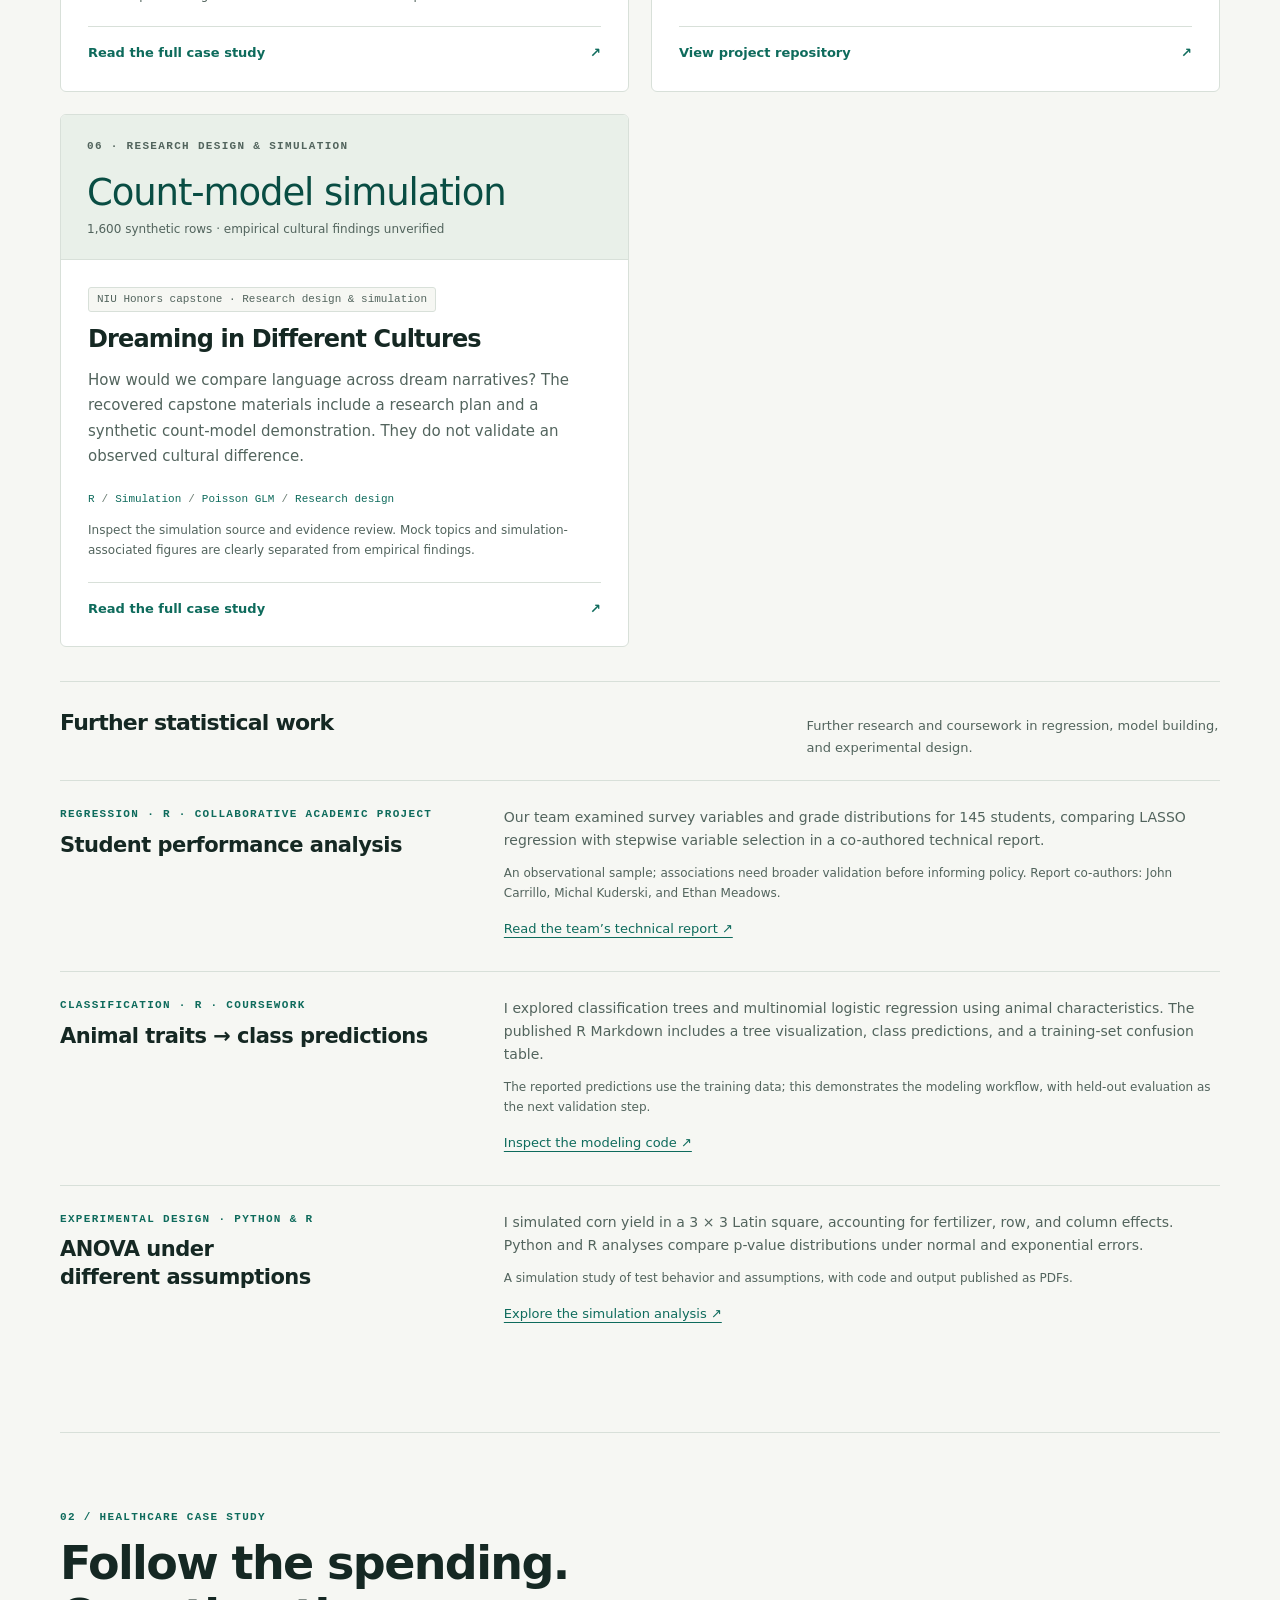
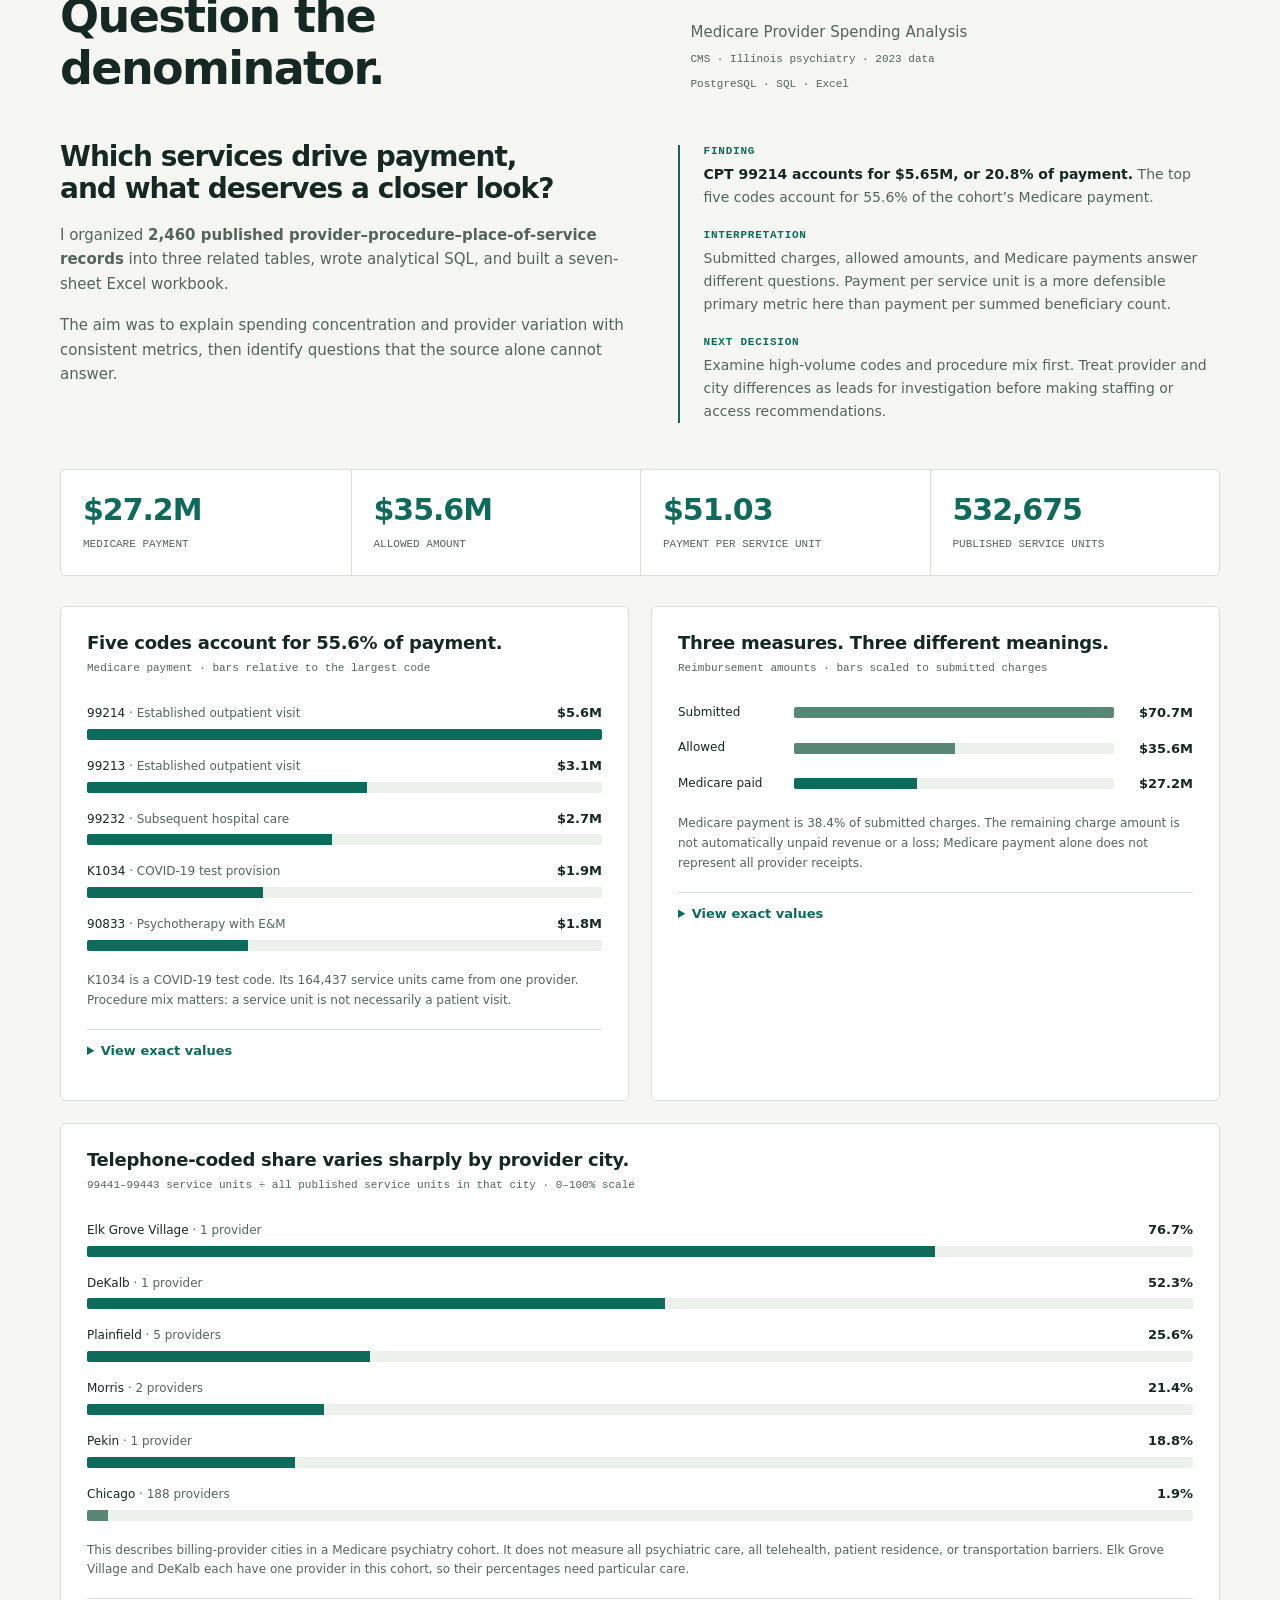
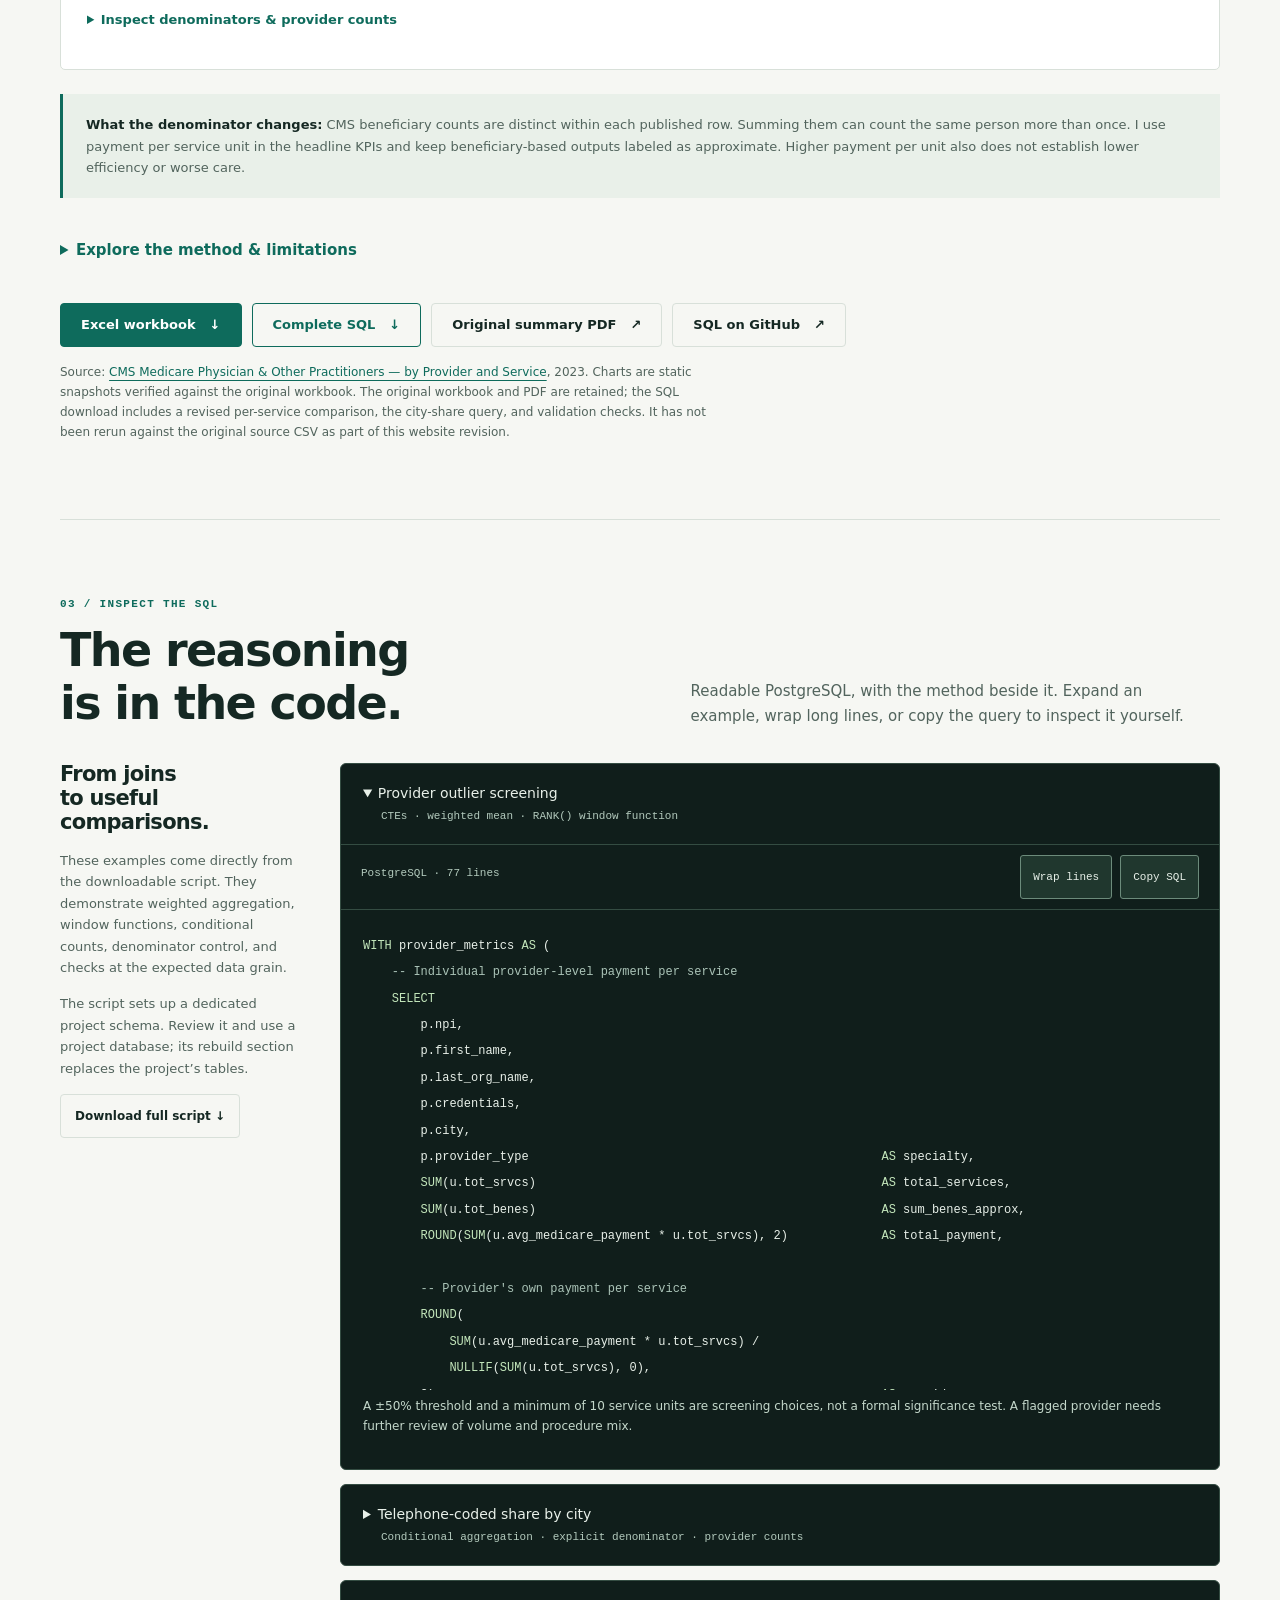
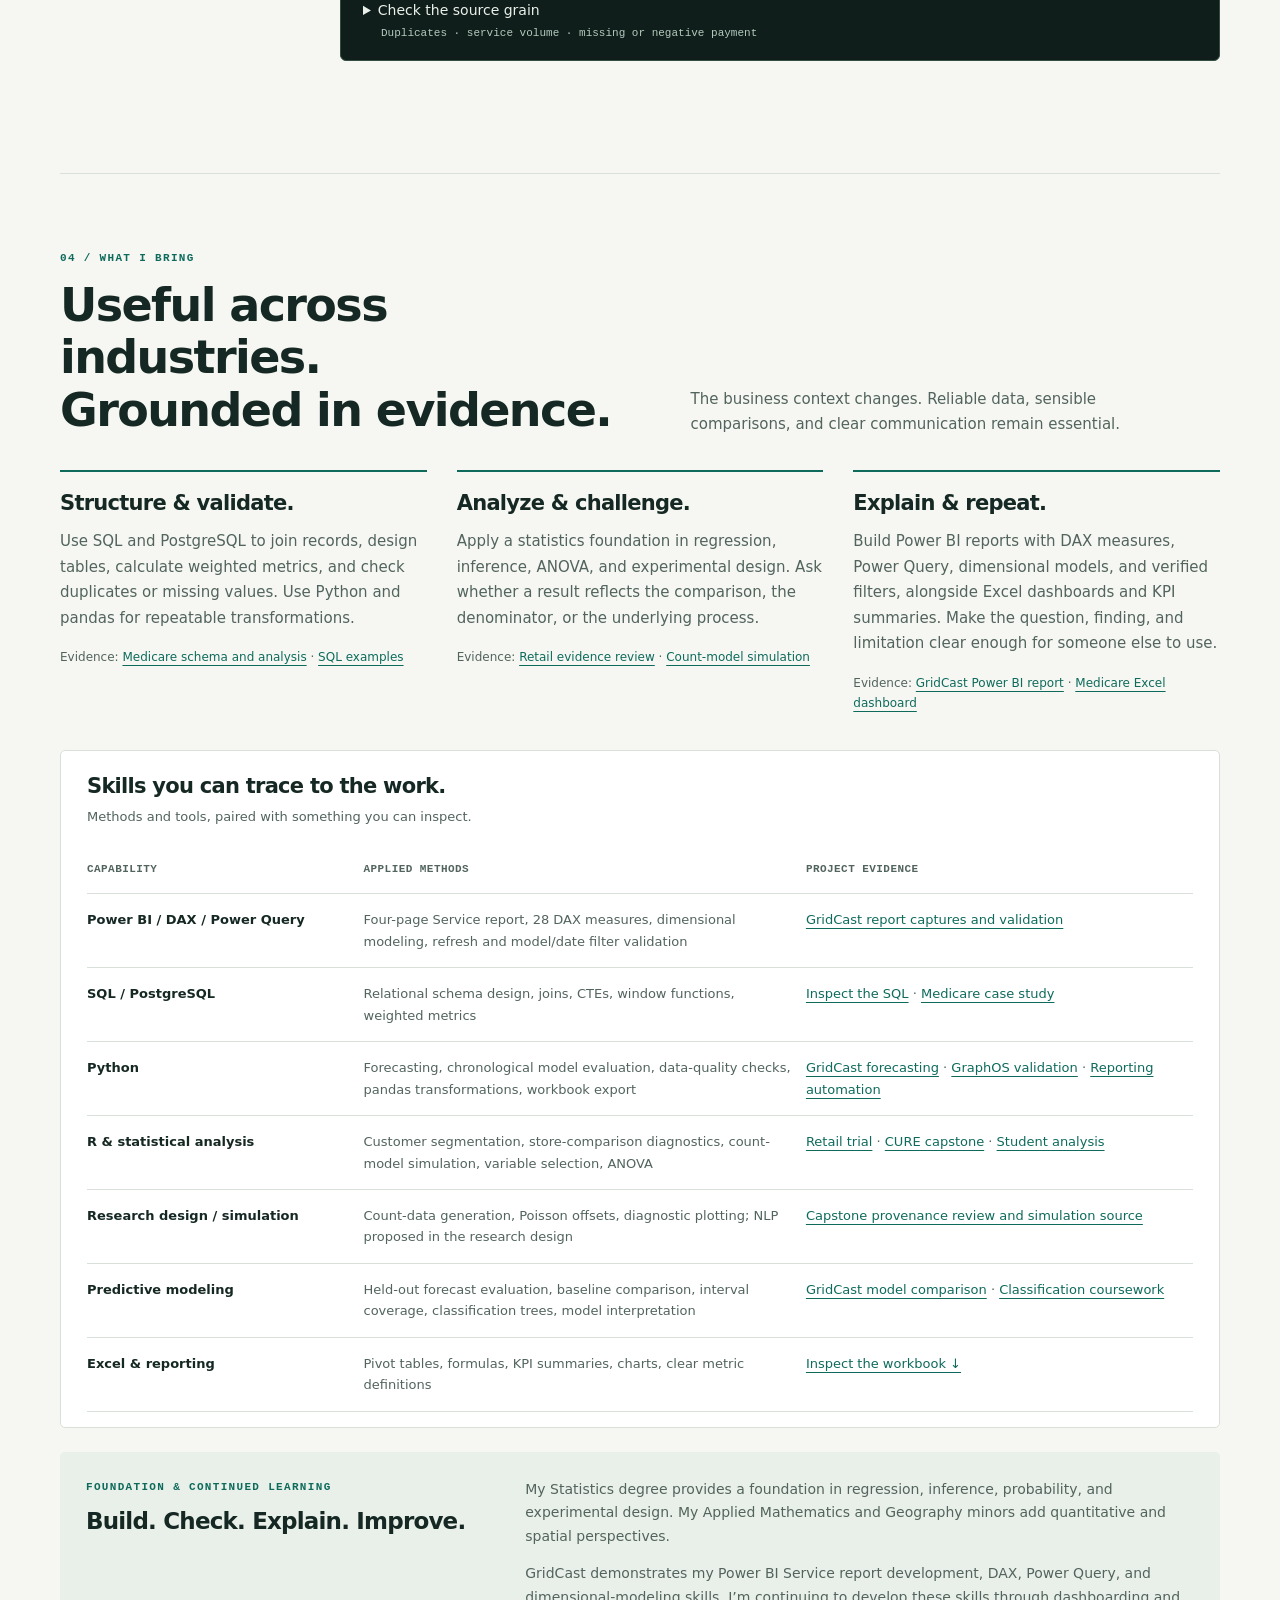
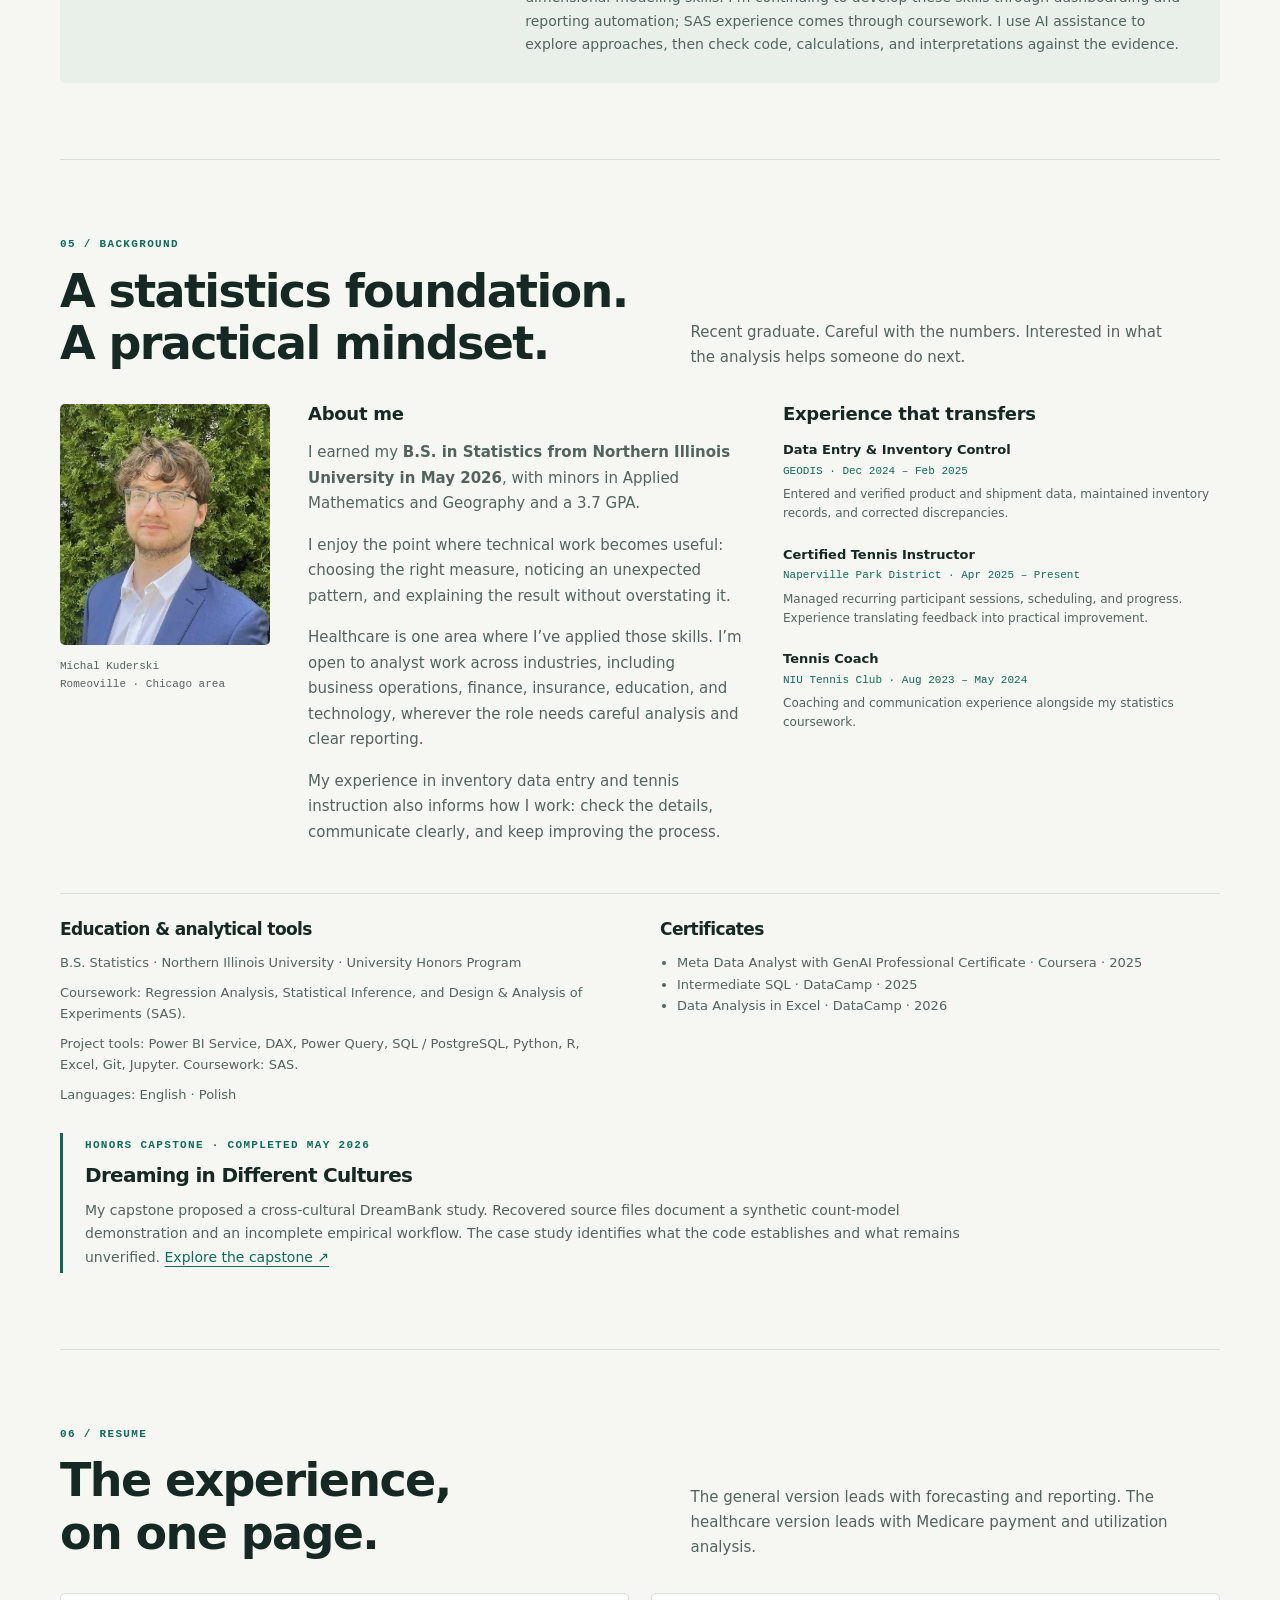
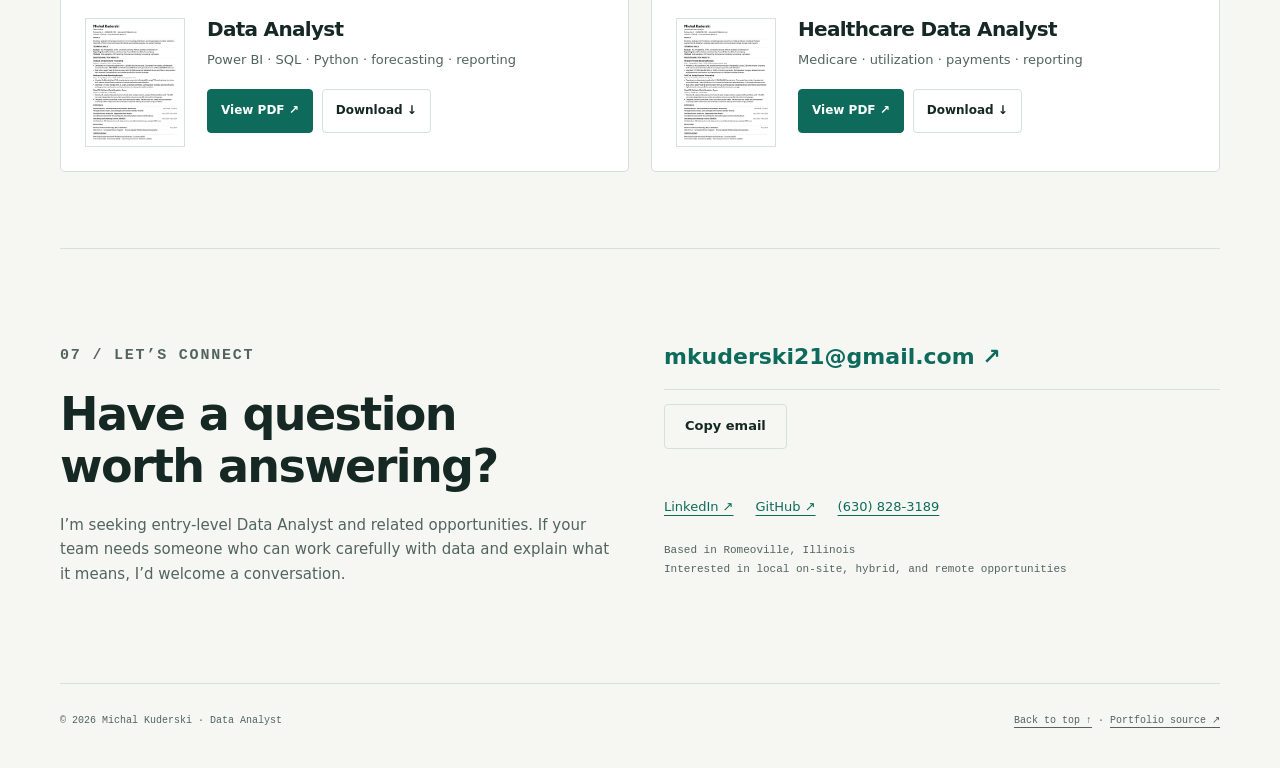
==== commit 66a9a697: "Refresh one-page analyst resumes with consistent readable layout" ====
--- a/index.html
+++ b/index.html
@@ -53,7 +53,7 @@
       <p class="hero-role">Data Analyst · Statistics graduate</p>
       <p class="hero-statement">Statistics grounded.<br><em>Decision focused.</em></p>
       <p class="hero-copy">I use Power BI, SQL, Python, R, and Excel to build reports, validate data, and explain what the results mean. My projects connect a statistics foundation with energy forecasting, healthcare spending analysis, and repeatable analytics workflows.</p>
-      <div class="cta"><a class="btn btn-primary" href="#work">Explore my work <span class="arrow" aria-hidden="true">↘</span></a><a class="btn btn-quiet" href="Standard_Data_Analyst_Resume.pdf?v=b70f45ac9a1f" target="_blank" rel="noopener">View resume <span aria-hidden="true">↗</span></a></div>
+      <div class="cta"><a class="btn btn-primary" href="#work">Explore my work <span class="arrow" aria-hidden="true">↘</span></a><a class="btn btn-quiet" href="Standard_Data_Analyst_Resume.pdf?v=d8137f295e1d" target="_blank" rel="noopener">View resume <span aria-hidden="true">↗</span></a></div>
       <div class="hero-meta"><span>NIU · B.S. Statistics · 2026</span><span>3.7 GPA · Honors Program</span><span>Romeoville, Illinois</span></div>
     </div>
     <aside class="hero-proof" aria-labelledby="proof-title">
@@ -274,7 +274,7 @@
 
   <section class="section" id="about" tabindex="-1" aria-labelledby="about-title"><div class="section-head"><div><p class="eyebrow">05 / Background</p><h2 id="about-title">A statistics foundation.<br>A practical mindset.</h2></div><p>Recent graduate. Careful with the numbers. Interested in what the analysis helps someone do next.</p></div><div class="about-grid"><figure><img class="portrait" src="images/headshot.webp" alt="Michal Kuderski" width="520" height="566" loading="lazy" decoding="async"><figcaption class="photo-caption">Michal Kuderski<br>Romeoville · Chicago area</figcaption></figure><div class="about-copy"><h3>About me</h3><p>I earned my <strong>B.S. in Statistics from Northern Illinois University in May 2026</strong>, with minors in Applied Mathematics and Geography and a 3.7 GPA.</p><p>I enjoy the point where technical work becomes useful: choosing the right measure, noticing an unexpected pattern, and explaining the result without overstating it.</p><p>Healthcare is one area where I’ve applied those skills. I’m open to analyst work across industries, including business operations, finance, insurance, education, and technology, wherever the role needs careful analysis and clear reporting.</p><p>My experience in inventory data entry and tennis instruction also informs how I work: check the details, communicate clearly, and keep improving the process.</p></div><div class="experience"><h3>Experience that transfers</h3><dl class="timeline"><div><dt>Data Entry & Inventory Control<span class="date">GEODIS · Dec 2024 – Feb 2025</span></dt><dd>Entered and verified product and shipment data, maintained inventory records, and corrected discrepancies.</dd></div><div><dt>Certified Tennis Instructor<span class="date">Naperville Park District · Apr 2025 – Present</span></dt><dd>Managed recurring participant sessions, scheduling, and progress. Experience translating feedback into practical improvement.</dd></div><div><dt>Tennis Coach<span class="date">NIU Tennis Club · Aug 2023 – May 2024</span></dt><dd>Coaching and communication experience alongside my statistics coursework.</dd></div></dl></div></div><div class="credentials"><div><h3>Education & analytical tools</h3><p>B.S. Statistics · Northern Illinois University · University Honors Program</p><p>Coursework: Regression Analysis, Statistical Inference, and Design & Analysis of Experiments (SAS).</p><p>Project tools: Power BI Service, DAX, Power Query, SQL / PostgreSQL, Python, R, Excel, Git, Jupyter. Coursework: SAS.</p><p>Languages: English · Polish</p></div><div><h3>Certificates</h3><ul><li>Meta Data Analyst with GenAI Professional Certificate · Coursera · 2025</li><li>Intermediate SQL · DataCamp · 2025</li><li>Data Analysis in Excel · DataCamp · 2026</li></ul></div></div><div class="research-note"><p class="eyebrow">Honors capstone · Completed May 2026</p><h3>Dreaming in Different Cultures</h3><p>My capstone proposed a cross-cultural DreamBank study. Recovered source files document a synthetic count-model demonstration and an incomplete empirical workflow. The case study identifies what the code establishes and what remains unverified. <a href="projects/dreaming.html">Explore the capstone ↗</a></p></div></section>
 
-  <section class="section" id="resume" tabindex="-1" aria-labelledby="resume-title"><div class="section-head"><div><p class="eyebrow">06 / Resume</p><h2 id="resume-title">The experience, on one page.</h2></div><p>The general version leads with business analytics and statistics. The healthcare version adds domain context for roles working with claims and reimbursement.</p></div><div class="resume-grid"><article class="resume-card"><a href="Standard_Data_Analyst_Resume.pdf?v=b70f45ac9a1f" target="_blank" rel="noopener" aria-label="Preview the general data analyst resume"><img src="images/resume-general.webp?v=b70f45ac9a1f" width="200" height="259" alt="General data analyst resume thumbnail" loading="lazy" decoding="async"></a><div><h3>Data Analyst</h3><p>Power BI · SQL · Python · forecasting · reporting</p><div class="cta"><a class="btn btn-primary" href="Standard_Data_Analyst_Resume.pdf?v=b70f45ac9a1f" target="_blank" rel="noopener" aria-label="View the general Data Analyst resume PDF">View PDF ↗</a><a class="btn btn-quiet" href="Standard_Data_Analyst_Resume.pdf?v=b70f45ac9a1f" download aria-label="Download general data analyst resume">Download ↓</a></div></div></article><article class="resume-card"><a href="Healthcare_Data_Analyst_Resume.pdf" target="_blank" rel="noopener" aria-label="Preview the healthcare data analyst resume"><img src="images/resume-healthcare.webp" width="636" height="900" alt="Healthcare data analyst resume thumbnail" loading="lazy" decoding="async"></a><div><h3>Healthcare Data Analyst</h3><p>Claims · utilization · reimbursement · reporting</p><div class="cta"><a class="btn btn-primary" href="Healthcare_Data_Analyst_Resume.pdf" target="_blank" rel="noopener" aria-label="View the Healthcare Data Analyst resume PDF">View PDF ↗</a><a class="btn btn-quiet" href="Healthcare_Data_Analyst_Resume.pdf" download aria-label="Download healthcare data analyst resume">Download ↓</a></div></div></article></div></section>
+  <section class="section" id="resume" tabindex="-1" aria-labelledby="resume-title"><div class="section-head"><div><p class="eyebrow">06 / Resume</p><h2 id="resume-title">The experience, on one page.</h2></div><p>The general version leads with forecasting and reporting. The healthcare version leads with Medicare payment and utilization analysis.</p></div><div class="resume-grid"><article class="resume-card"><a href="Standard_Data_Analyst_Resume.pdf?v=d8137f295e1d" target="_blank" rel="noopener" aria-label="Preview the general data analyst resume"><img src="images/resume-general.webp?v=d8137f295e1d" width="200" height="259" alt="General data analyst resume thumbnail" loading="lazy" decoding="async"></a><div><h3>Data Analyst</h3><p>Power BI · SQL · Python · forecasting · reporting</p><div class="cta"><a class="btn btn-primary" href="Standard_Data_Analyst_Resume.pdf?v=d8137f295e1d" target="_blank" rel="noopener" aria-label="View the general Data Analyst resume PDF">View PDF ↗</a><a class="btn btn-quiet" href="Standard_Data_Analyst_Resume.pdf?v=d8137f295e1d" download aria-label="Download general data analyst resume">Download ↓</a></div></div></article><article class="resume-card"><a href="Healthcare_Data_Analyst_Resume.pdf?v=1ca810007824" target="_blank" rel="noopener" aria-label="Preview the healthcare data analyst resume"><img src="images/resume-healthcare.webp?v=1ca810007824" width="636" height="823" alt="Healthcare data analyst resume thumbnail" loading="lazy" decoding="async"></a><div><h3>Healthcare Data Analyst</h3><p>Medicare · utilization · payments · reporting</p><div class="cta"><a class="btn btn-primary" href="Healthcare_Data_Analyst_Resume.pdf?v=1ca810007824" target="_blank" rel="noopener" aria-label="View the Healthcare Data Analyst resume PDF">View PDF ↗</a><a class="btn btn-quiet" href="Healthcare_Data_Analyst_Resume.pdf?v=1ca810007824" download aria-label="Download healthcare data analyst resume">Download ↓</a></div></div></article></div></section>
 
   <section class="section contact" id="contact" tabindex="-1" aria-labelledby="contact-title"><div><p class="eyebrow">07 / Let’s connect</p><h2 id="contact-title" style="margin-top:12px">Have a question<br>worth answering?</h2><p>I’m seeking entry-level Data Analyst and related opportunities. If your team needs someone who can work carefully with data and explain what it means, I’d welcome a conversation.</p></div><div><a class="email" href="mailto:mkuderski21@gmail.com?subject=Data%20Analyst%20Opportunity"><span id="contact-email">mkuderski21@gmail.com</span> <span aria-hidden="true">↗</span></a><button class="btn btn-quiet email-copy js-only" type="button" data-copy-email="mkuderski21@gmail.com" aria-label="Copy Michal Kuderski’s email address">Copy email</button><p id="contact-status" class="contact-status" role="status" aria-live="polite"></p><div class="contact-links"><a href="https://www.linkedin.com/in/michal-kuderski-4b10a8230/" target="_blank" rel="noopener">LinkedIn ↗</a><a href="https://github.com/MichalKuderski" target="_blank" rel="noopener">GitHub ↗</a><a href="tel:+16308283189">(630) 828-3189</a></div><div class="contact-location">Based in Romeoville, Illinois<br>Interested in local on-site, hybrid, and remote opportunities</div></div></section>
 </main>
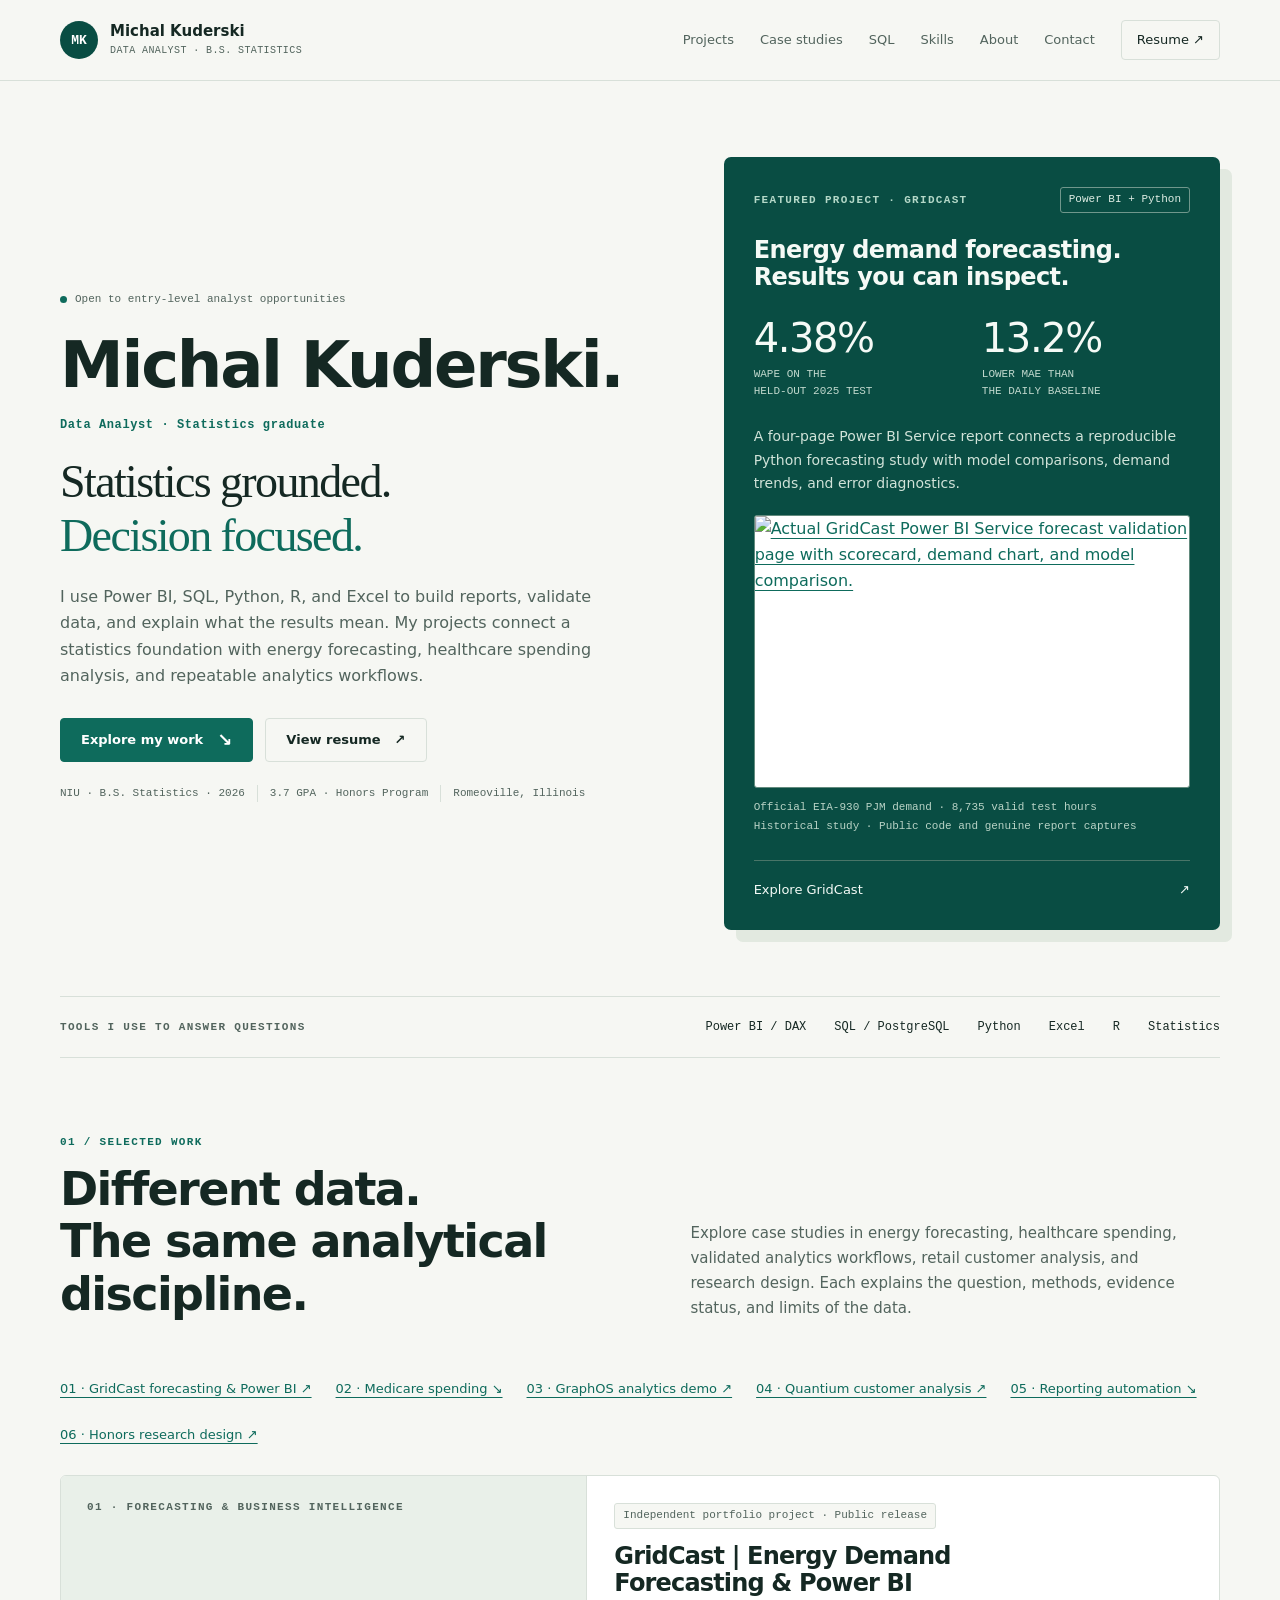
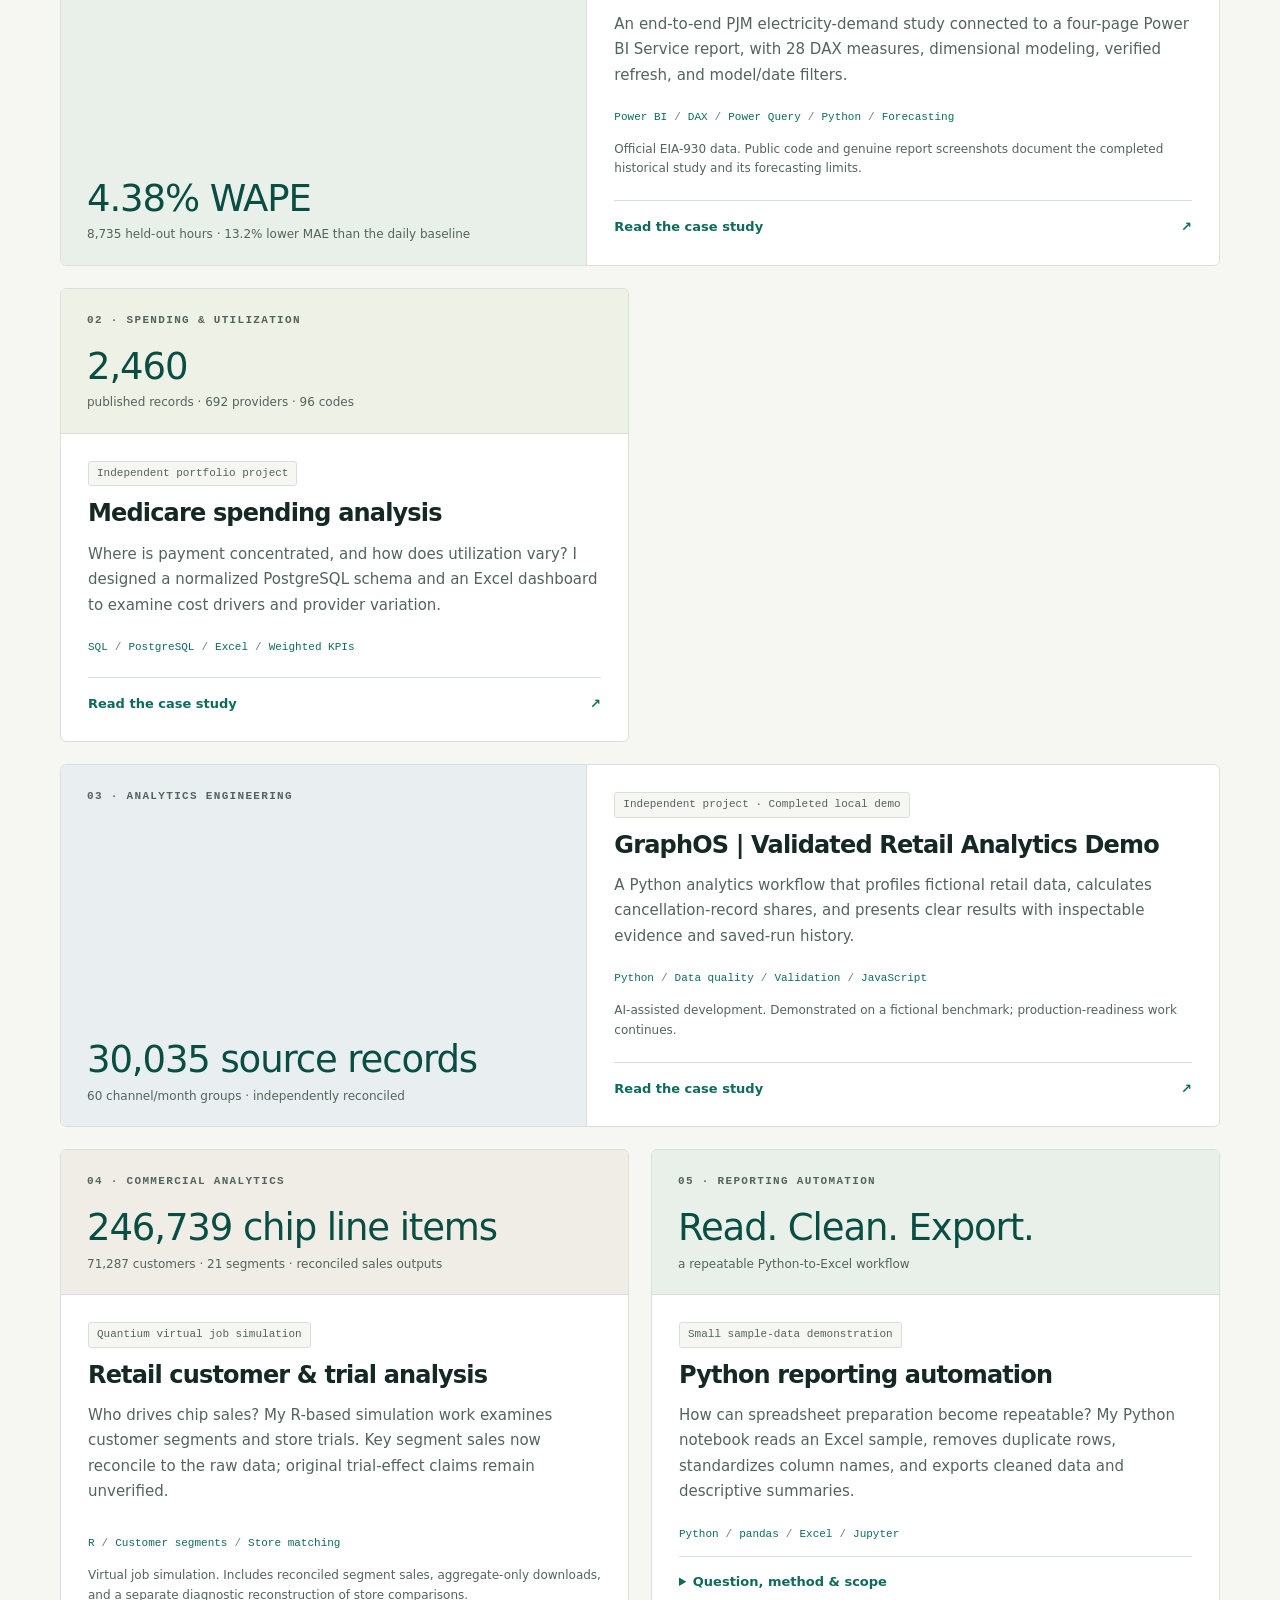
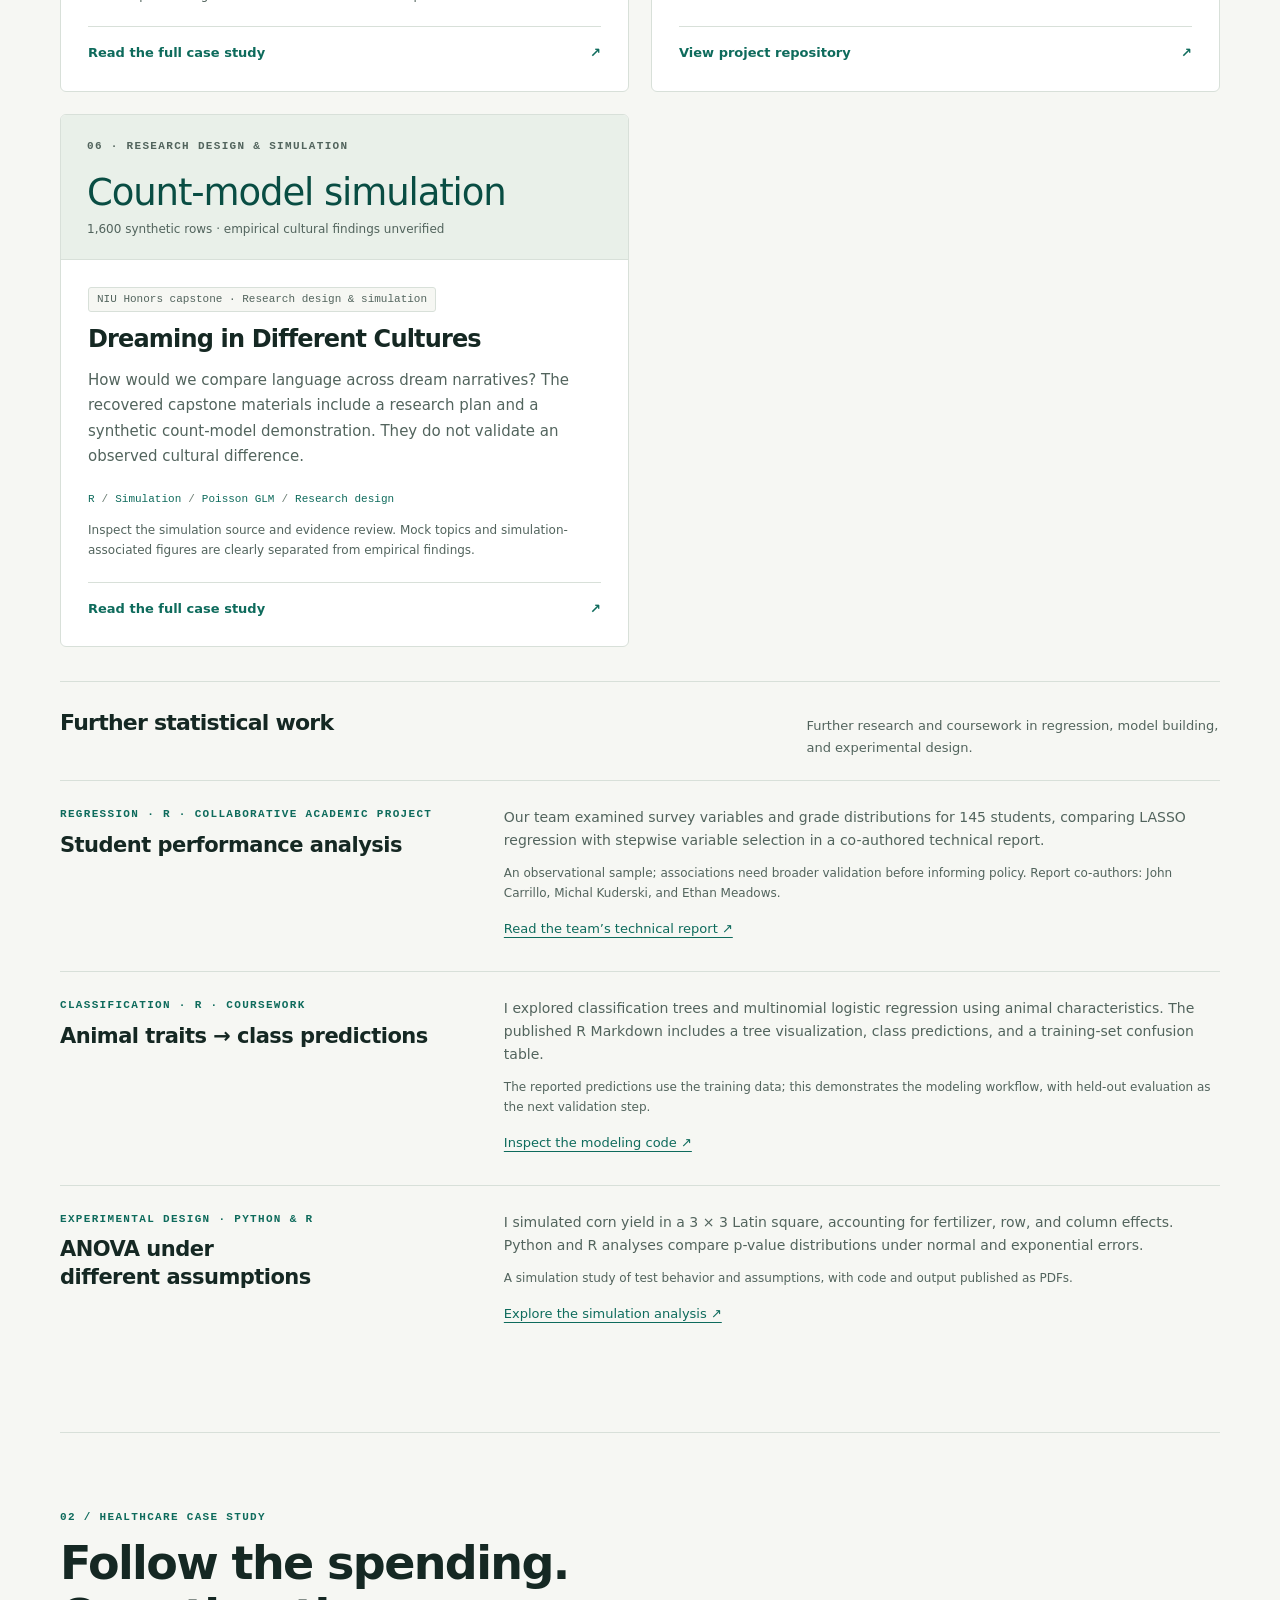
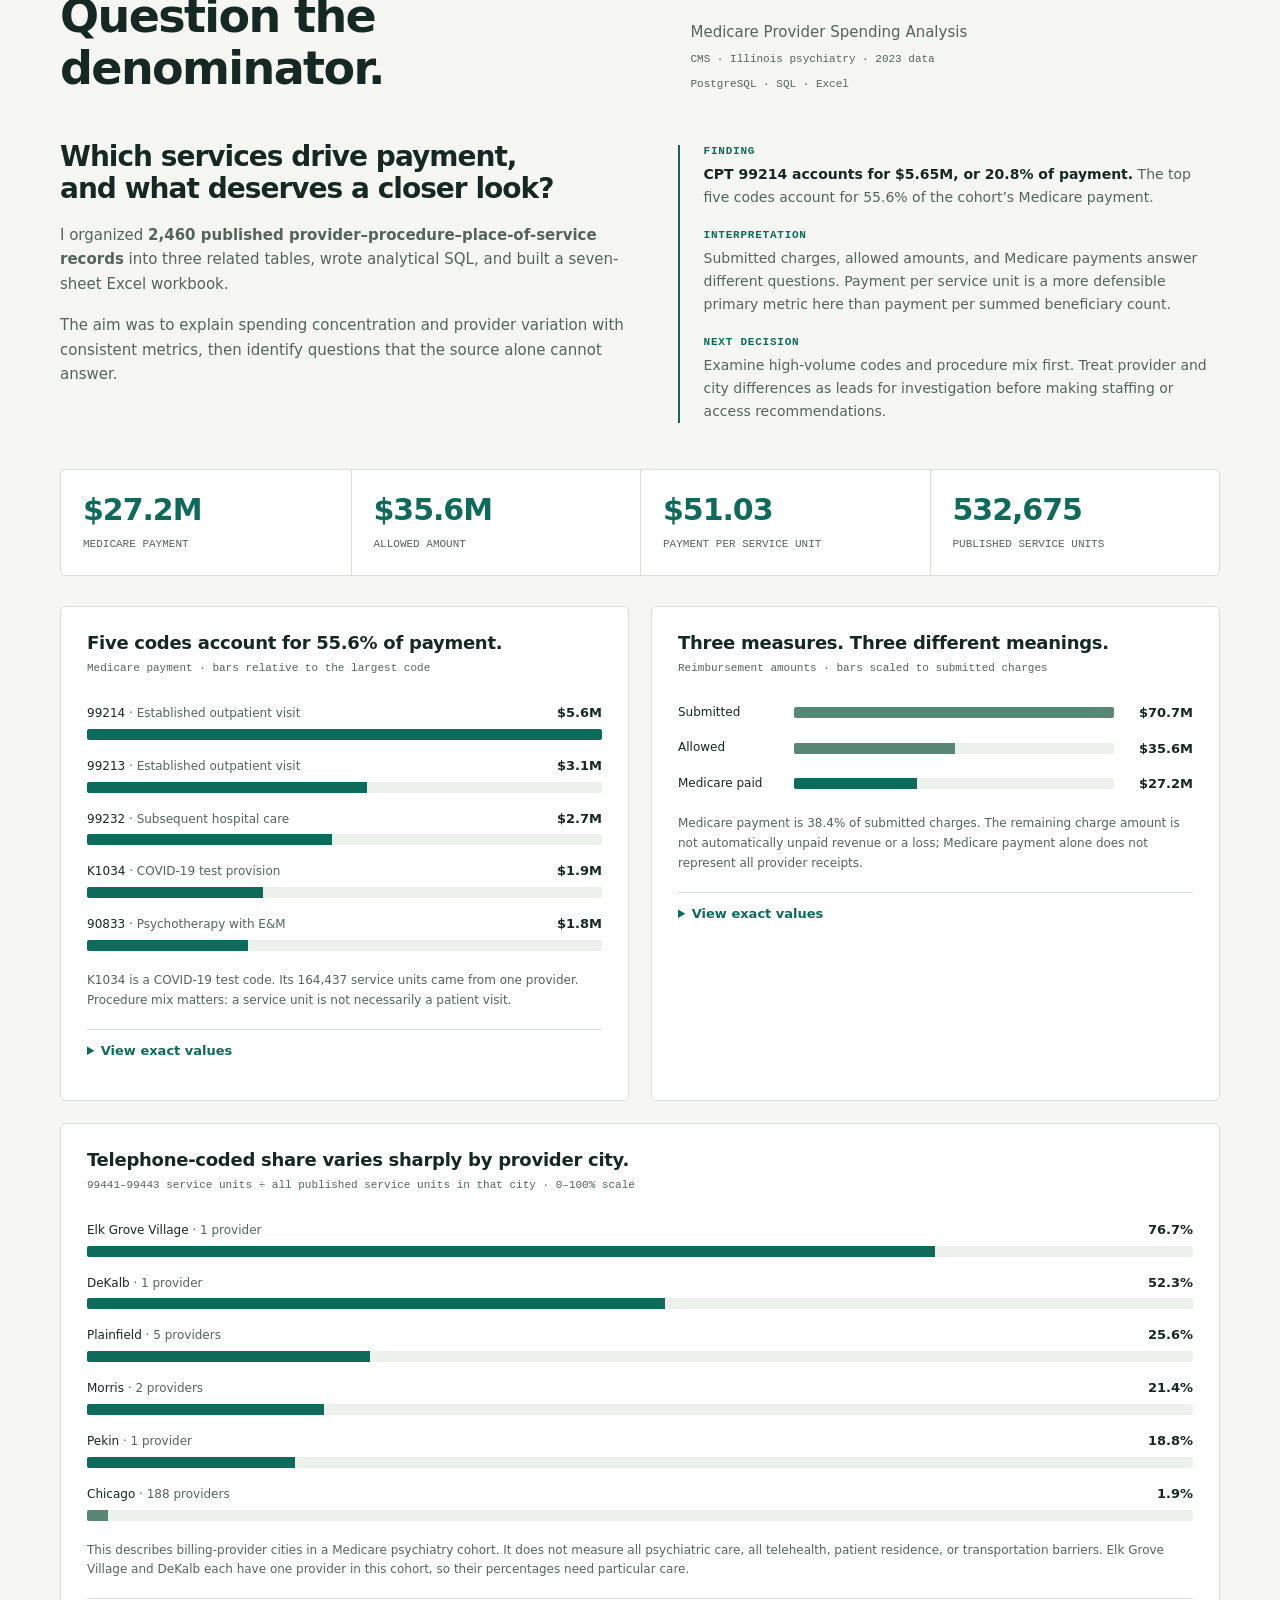
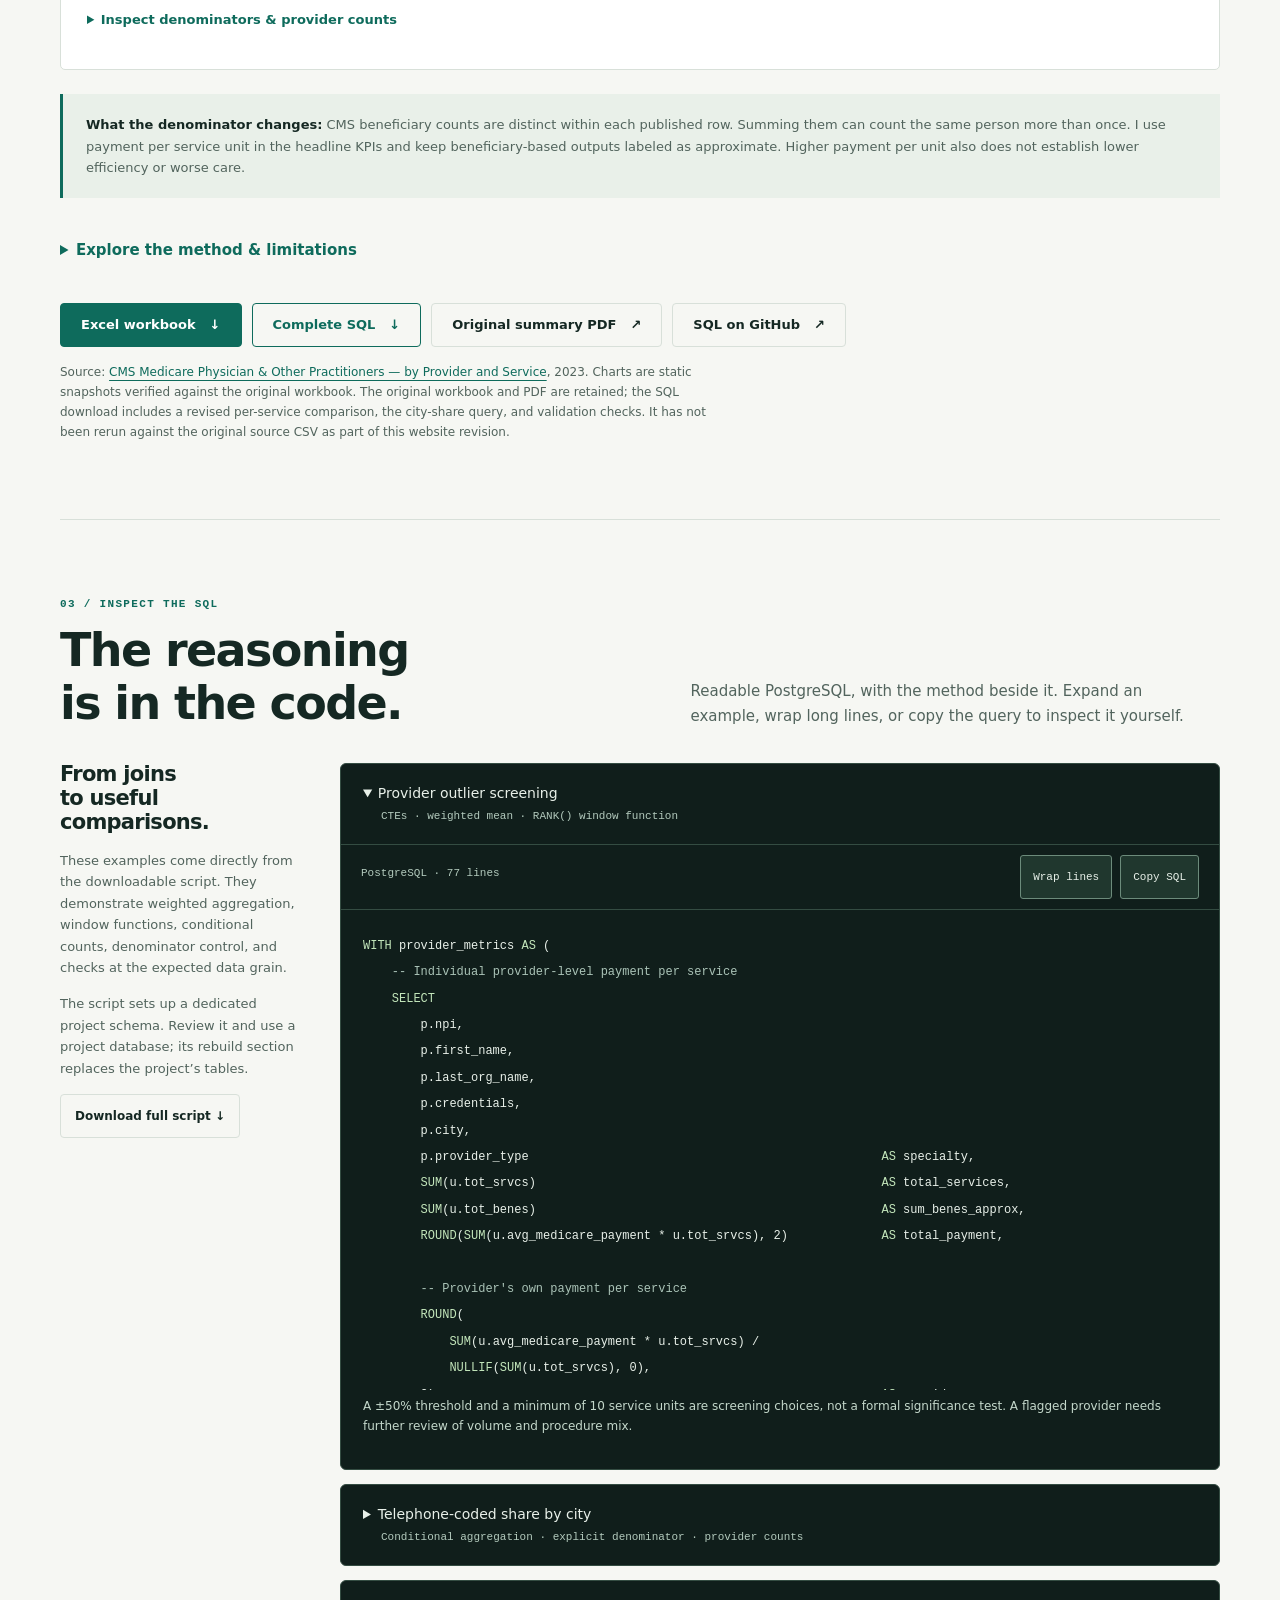
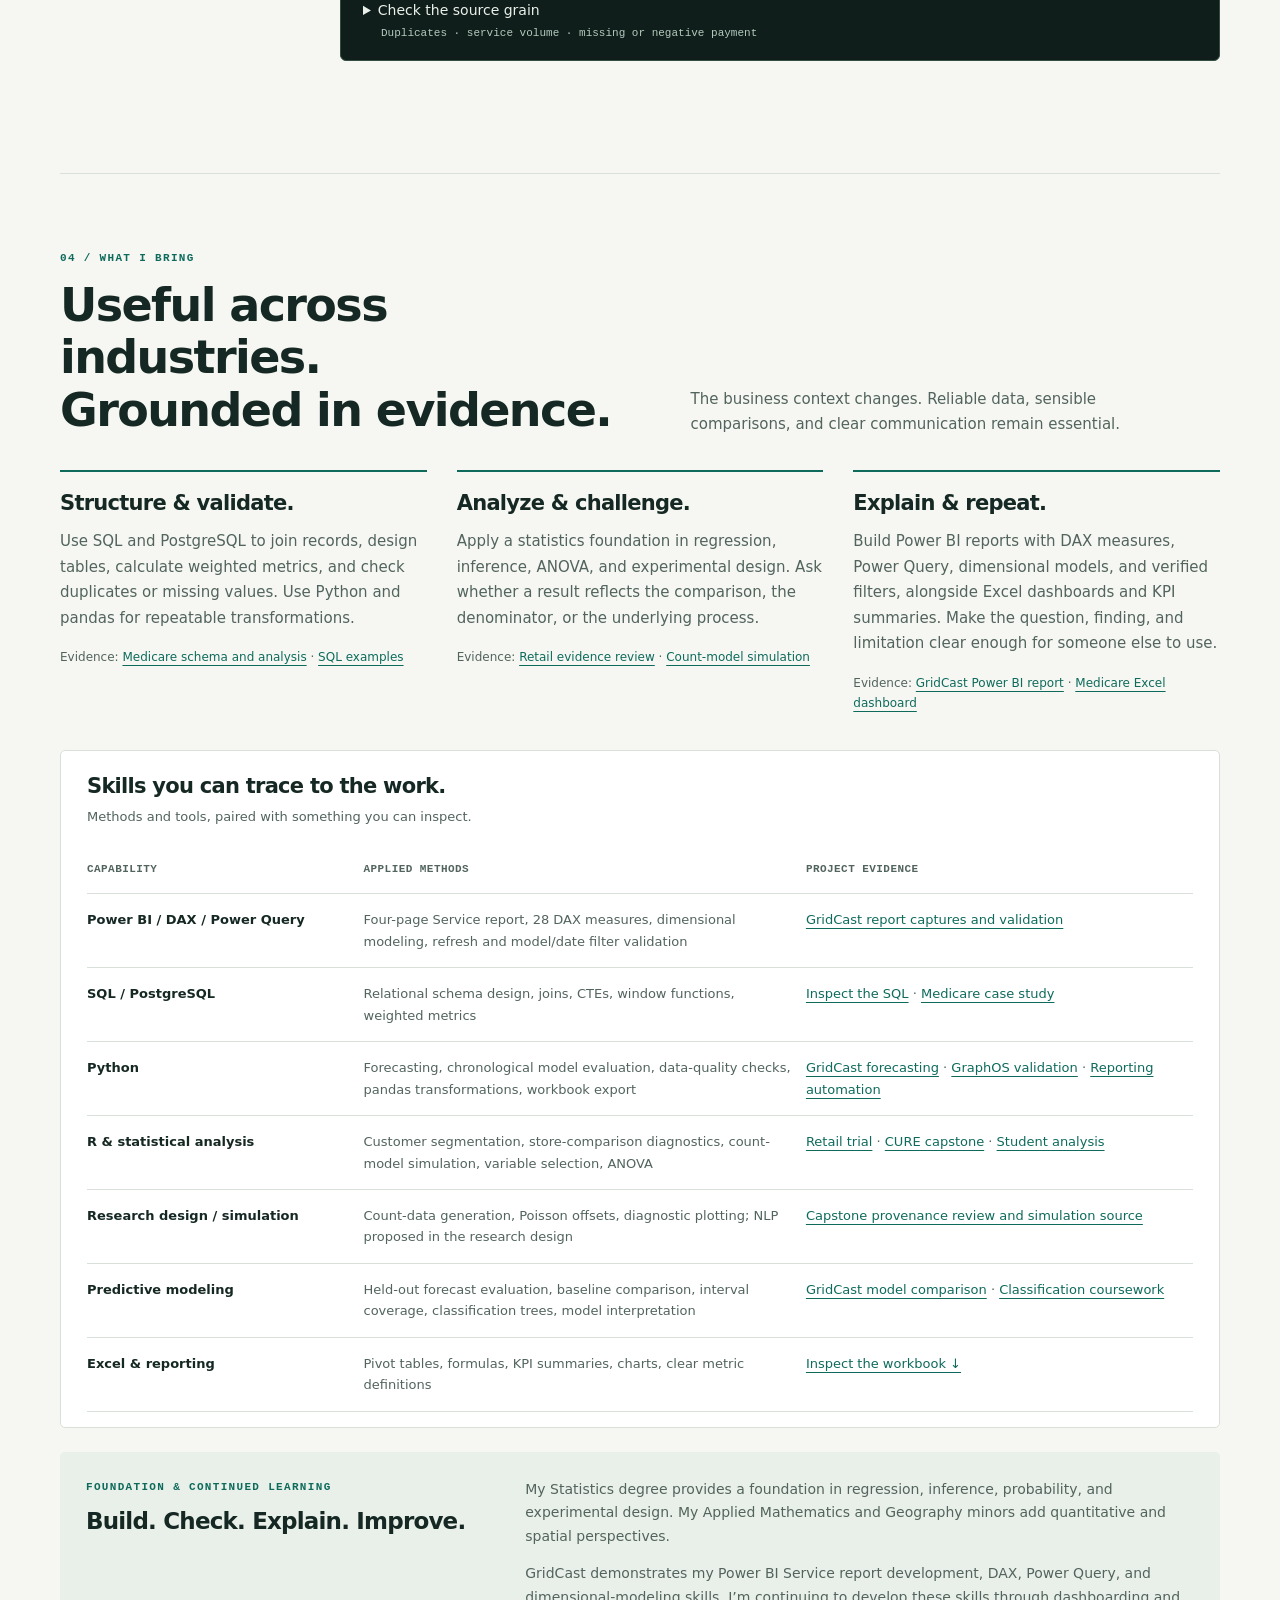
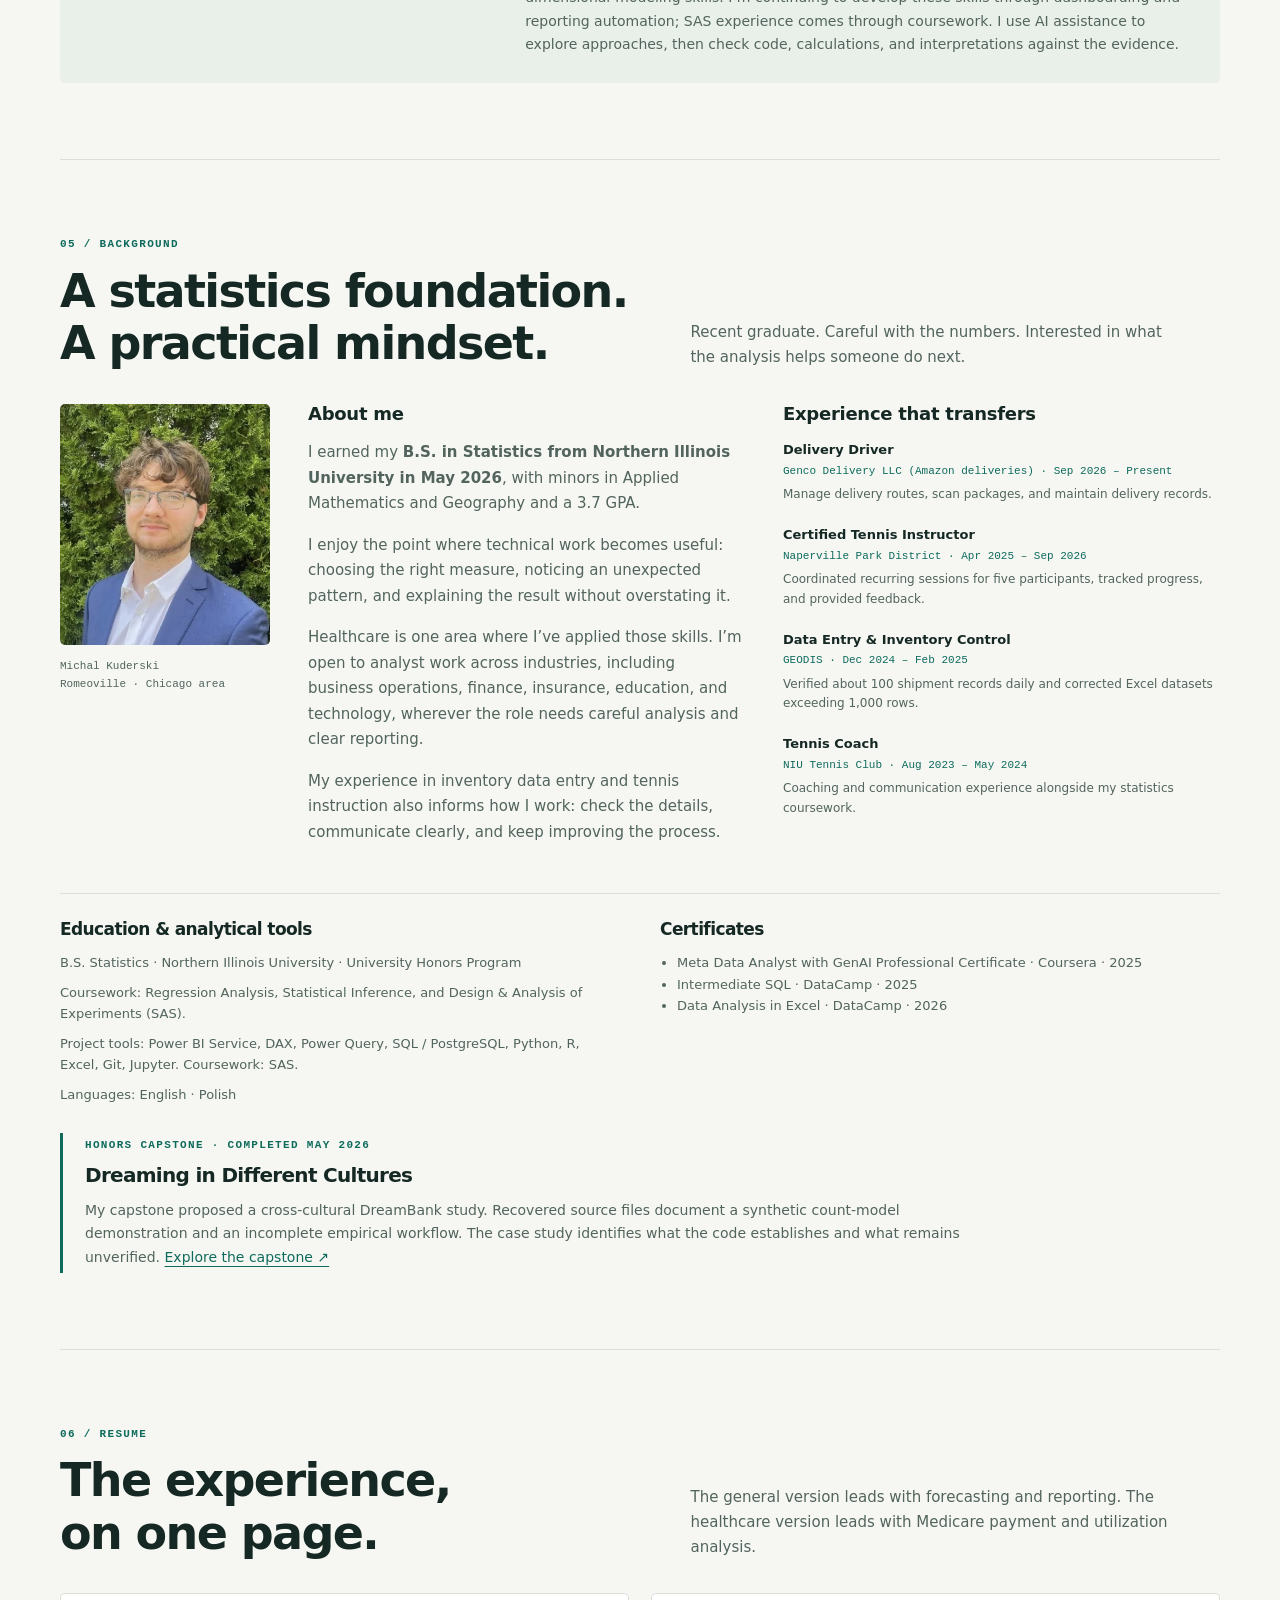
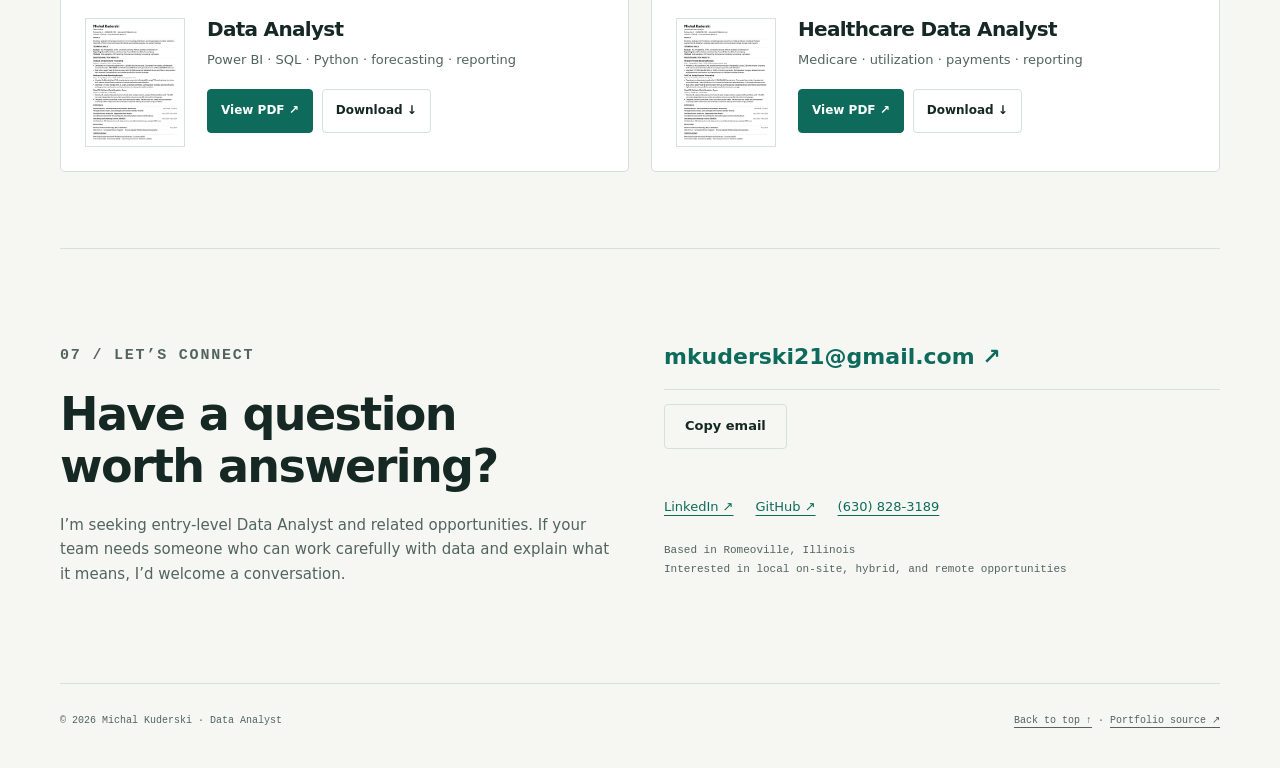
==== commit 782e288c: "Align portfolio employment dates with current resumes" ====
--- a/index.html
+++ b/index.html
@@ -272,7 +272,7 @@
 <tr><th scope="row">Excel & reporting</th><td>Pivot tables, formulas, KPI summaries, charts, clear metric definitions</td><td><a href="Medicare_Psychiatry_Analytics_IL_2023.xlsx" download>Inspect the workbook ↓</a></td></tr>
 </tbody></table></div></div><div class="growth-note"><div><p class="eyebrow">Foundation & continued learning</p><h3>Build. Check. Explain. Improve.</h3></div><div><p>My Statistics degree provides a foundation in regression, inference, probability, and experimental design. My Applied Mathematics and Geography minors add quantitative and spatial perspectives.</p><p>GridCast demonstrates my Power BI Service report development, DAX, Power Query, and dimensional-modeling skills. I’m continuing to develop these skills through dashboarding and reporting automation; SAS experience comes through coursework. I use AI assistance to explore approaches, then check code, calculations, and interpretations against the evidence.</p></div></div></section>
 
-  <section class="section" id="about" tabindex="-1" aria-labelledby="about-title"><div class="section-head"><div><p class="eyebrow">05 / Background</p><h2 id="about-title">A statistics foundation.<br>A practical mindset.</h2></div><p>Recent graduate. Careful with the numbers. Interested in what the analysis helps someone do next.</p></div><div class="about-grid"><figure><img class="portrait" src="images/headshot.webp" alt="Michal Kuderski" width="520" height="566" loading="lazy" decoding="async"><figcaption class="photo-caption">Michal Kuderski<br>Romeoville · Chicago area</figcaption></figure><div class="about-copy"><h3>About me</h3><p>I earned my <strong>B.S. in Statistics from Northern Illinois University in May 2026</strong>, with minors in Applied Mathematics and Geography and a 3.7 GPA.</p><p>I enjoy the point where technical work becomes useful: choosing the right measure, noticing an unexpected pattern, and explaining the result without overstating it.</p><p>Healthcare is one area where I’ve applied those skills. I’m open to analyst work across industries, including business operations, finance, insurance, education, and technology, wherever the role needs careful analysis and clear reporting.</p><p>My experience in inventory data entry and tennis instruction also informs how I work: check the details, communicate clearly, and keep improving the process.</p></div><div class="experience"><h3>Experience that transfers</h3><dl class="timeline"><div><dt>Data Entry & Inventory Control<span class="date">GEODIS · Dec 2024 – Feb 2025</span></dt><dd>Entered and verified product and shipment data, maintained inventory records, and corrected discrepancies.</dd></div><div><dt>Certified Tennis Instructor<span class="date">Naperville Park District · Apr 2025 – Present</span></dt><dd>Managed recurring participant sessions, scheduling, and progress. Experience translating feedback into practical improvement.</dd></div><div><dt>Tennis Coach<span class="date">NIU Tennis Club · Aug 2023 – May 2024</span></dt><dd>Coaching and communication experience alongside my statistics coursework.</dd></div></dl></div></div><div class="credentials"><div><h3>Education & analytical tools</h3><p>B.S. Statistics · Northern Illinois University · University Honors Program</p><p>Coursework: Regression Analysis, Statistical Inference, and Design & Analysis of Experiments (SAS).</p><p>Project tools: Power BI Service, DAX, Power Query, SQL / PostgreSQL, Python, R, Excel, Git, Jupyter. Coursework: SAS.</p><p>Languages: English · Polish</p></div><div><h3>Certificates</h3><ul><li>Meta Data Analyst with GenAI Professional Certificate · Coursera · 2025</li><li>Intermediate SQL · DataCamp · 2025</li><li>Data Analysis in Excel · DataCamp · 2026</li></ul></div></div><div class="research-note"><p class="eyebrow">Honors capstone · Completed May 2026</p><h3>Dreaming in Different Cultures</h3><p>My capstone proposed a cross-cultural DreamBank study. Recovered source files document a synthetic count-model demonstration and an incomplete empirical workflow. The case study identifies what the code establishes and what remains unverified. <a href="projects/dreaming.html">Explore the capstone ↗</a></p></div></section>
+  <section class="section" id="about" tabindex="-1" aria-labelledby="about-title"><div class="section-head"><div><p class="eyebrow">05 / Background</p><h2 id="about-title">A statistics foundation.<br>A practical mindset.</h2></div><p>Recent graduate. Careful with the numbers. Interested in what the analysis helps someone do next.</p></div><div class="about-grid"><figure><img class="portrait" src="images/headshot.webp" alt="Michal Kuderski" width="520" height="566" loading="lazy" decoding="async"><figcaption class="photo-caption">Michal Kuderski<br>Romeoville · Chicago area</figcaption></figure><div class="about-copy"><h3>About me</h3><p>I earned my <strong>B.S. in Statistics from Northern Illinois University in May 2026</strong>, with minors in Applied Mathematics and Geography and a 3.7 GPA.</p><p>I enjoy the point where technical work becomes useful: choosing the right measure, noticing an unexpected pattern, and explaining the result without overstating it.</p><p>Healthcare is one area where I’ve applied those skills. I’m open to analyst work across industries, including business operations, finance, insurance, education, and technology, wherever the role needs careful analysis and clear reporting.</p><p>My experience in inventory data entry and tennis instruction also informs how I work: check the details, communicate clearly, and keep improving the process.</p></div><div class="experience"><h3>Experience that transfers</h3><dl class="timeline"><div><dt>Delivery Driver<span class="date">Genco Delivery LLC (Amazon deliveries) · Sep 2026 – Present</span></dt><dd>Manage delivery routes, scan packages, and maintain delivery records.</dd></div><div><dt>Certified Tennis Instructor<span class="date">Naperville Park District · Apr 2025 – Sep 2026</span></dt><dd>Coordinated recurring sessions for five participants, tracked progress, and provided feedback.</dd></div><div><dt>Data Entry & Inventory Control<span class="date">GEODIS · Dec 2024 – Feb 2025</span></dt><dd>Verified about 100 shipment records daily and corrected Excel datasets exceeding 1,000 rows.</dd></div><div><dt>Tennis Coach<span class="date">NIU Tennis Club · Aug 2023 – May 2024</span></dt><dd>Coaching and communication experience alongside my statistics coursework.</dd></div></dl></div></div><div class="credentials"><div><h3>Education & analytical tools</h3><p>B.S. Statistics · Northern Illinois University · University Honors Program</p><p>Coursework: Regression Analysis, Statistical Inference, and Design & Analysis of Experiments (SAS).</p><p>Project tools: Power BI Service, DAX, Power Query, SQL / PostgreSQL, Python, R, Excel, Git, Jupyter. Coursework: SAS.</p><p>Languages: English · Polish</p></div><div><h3>Certificates</h3><ul><li>Meta Data Analyst with GenAI Professional Certificate · Coursera · 2025</li><li>Intermediate SQL · DataCamp · 2025</li><li>Data Analysis in Excel · DataCamp · 2026</li></ul></div></div><div class="research-note"><p class="eyebrow">Honors capstone · Completed May 2026</p><h3>Dreaming in Different Cultures</h3><p>My capstone proposed a cross-cultural DreamBank study. Recovered source files document a synthetic count-model demonstration and an incomplete empirical workflow. The case study identifies what the code establishes and what remains unverified. <a href="projects/dreaming.html">Explore the capstone ↗</a></p></div></section>
 
   <section class="section" id="resume" tabindex="-1" aria-labelledby="resume-title"><div class="section-head"><div><p class="eyebrow">06 / Resume</p><h2 id="resume-title">The experience, on one page.</h2></div><p>The general version leads with forecasting and reporting. The healthcare version leads with Medicare payment and utilization analysis.</p></div><div class="resume-grid"><article class="resume-card"><a href="Standard_Data_Analyst_Resume.pdf?v=d8137f295e1d" target="_blank" rel="noopener" aria-label="Preview the general data analyst resume"><img src="images/resume-general.webp?v=d8137f295e1d" width="200" height="259" alt="General data analyst resume thumbnail" loading="lazy" decoding="async"></a><div><h3>Data Analyst</h3><p>Power BI · SQL · Python · forecasting · reporting</p><div class="cta"><a class="btn btn-primary" href="Standard_Data_Analyst_Resume.pdf?v=d8137f295e1d" target="_blank" rel="noopener" aria-label="View the general Data Analyst resume PDF">View PDF ↗</a><a class="btn btn-quiet" href="Standard_Data_Analyst_Resume.pdf?v=d8137f295e1d" download aria-label="Download general data analyst resume">Download ↓</a></div></div></article><article class="resume-card"><a href="Healthcare_Data_Analyst_Resume.pdf?v=1ca810007824" target="_blank" rel="noopener" aria-label="Preview the healthcare data analyst resume"><img src="images/resume-healthcare.webp?v=1ca810007824" width="636" height="823" alt="Healthcare data analyst resume thumbnail" loading="lazy" decoding="async"></a><div><h3>Healthcare Data Analyst</h3><p>Medicare · utilization · payments · reporting</p><div class="cta"><a class="btn btn-primary" href="Healthcare_Data_Analyst_Resume.pdf?v=1ca810007824" target="_blank" rel="noopener" aria-label="View the Healthcare Data Analyst resume PDF">View PDF ↗</a><a class="btn btn-quiet" href="Healthcare_Data_Analyst_Resume.pdf?v=1ca810007824" download aria-label="Download healthcare data analyst resume">Download ↓</a></div></div></article></div></section>
 
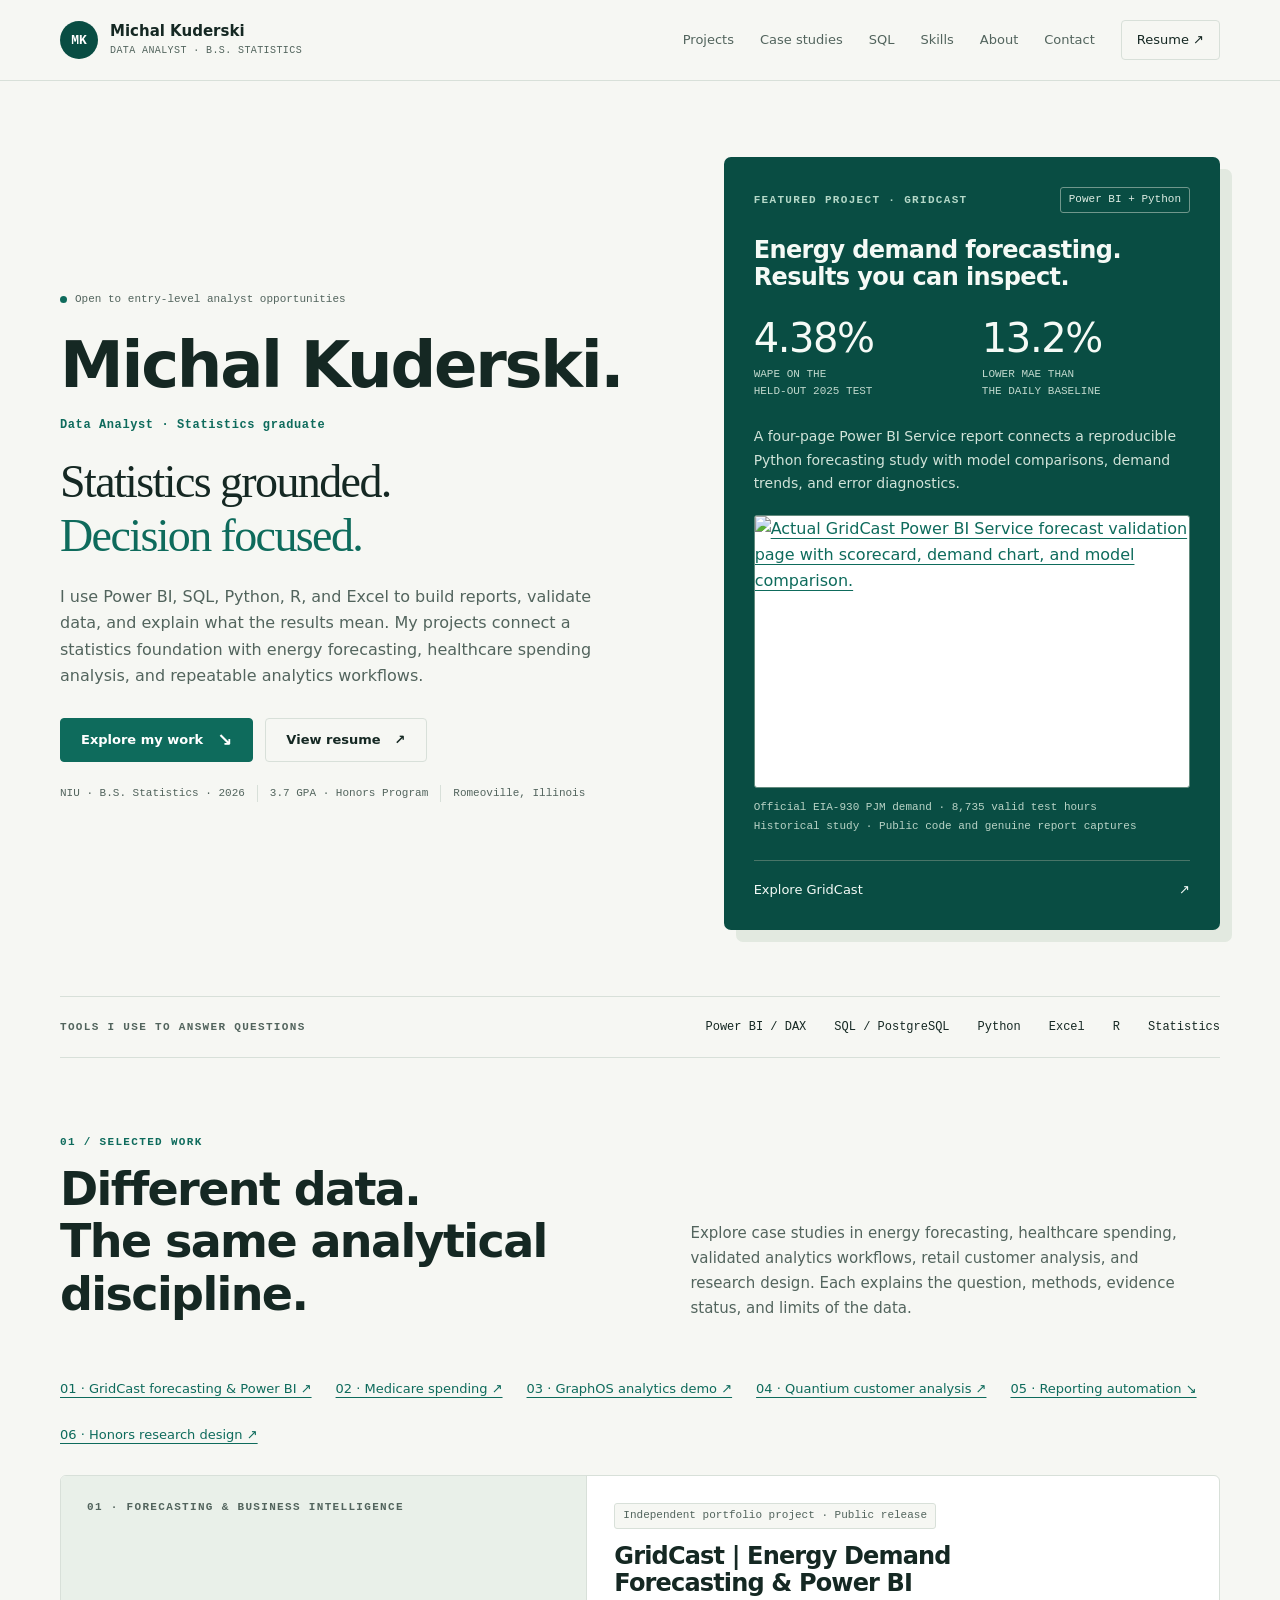
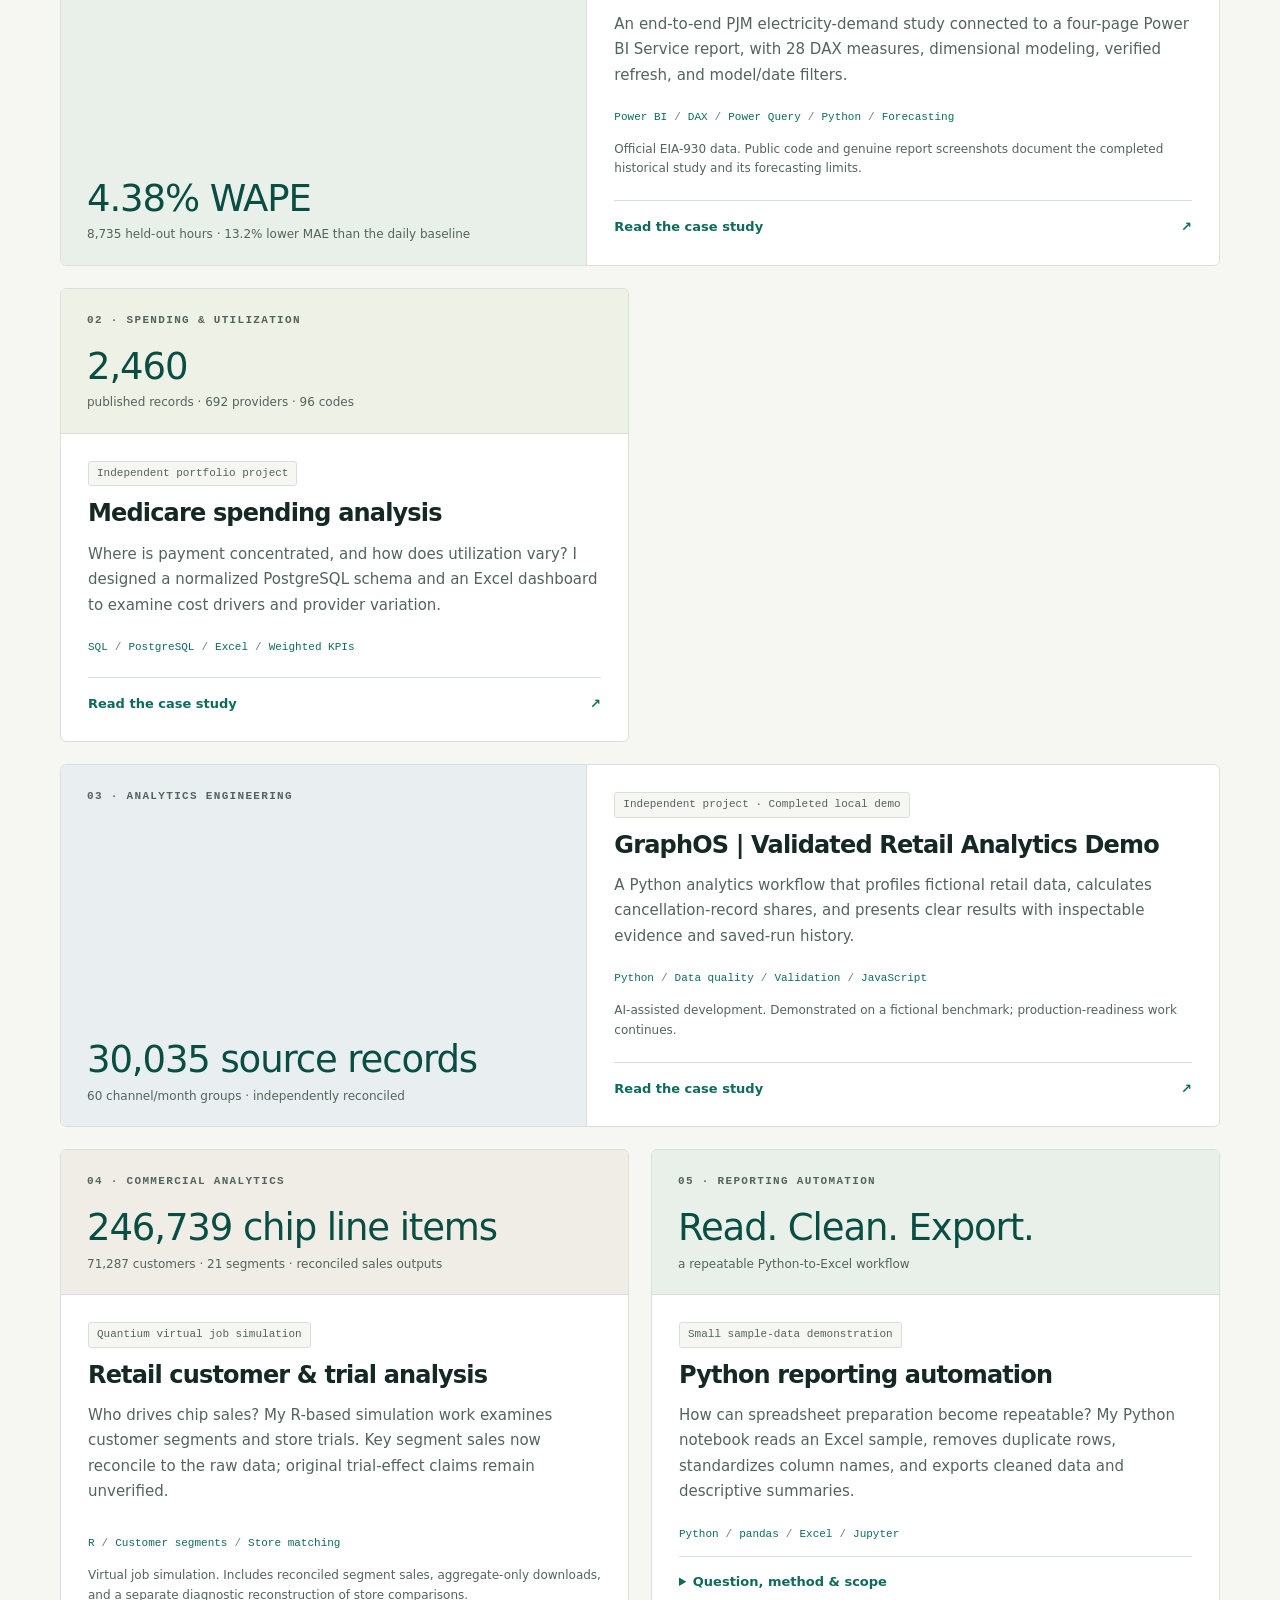
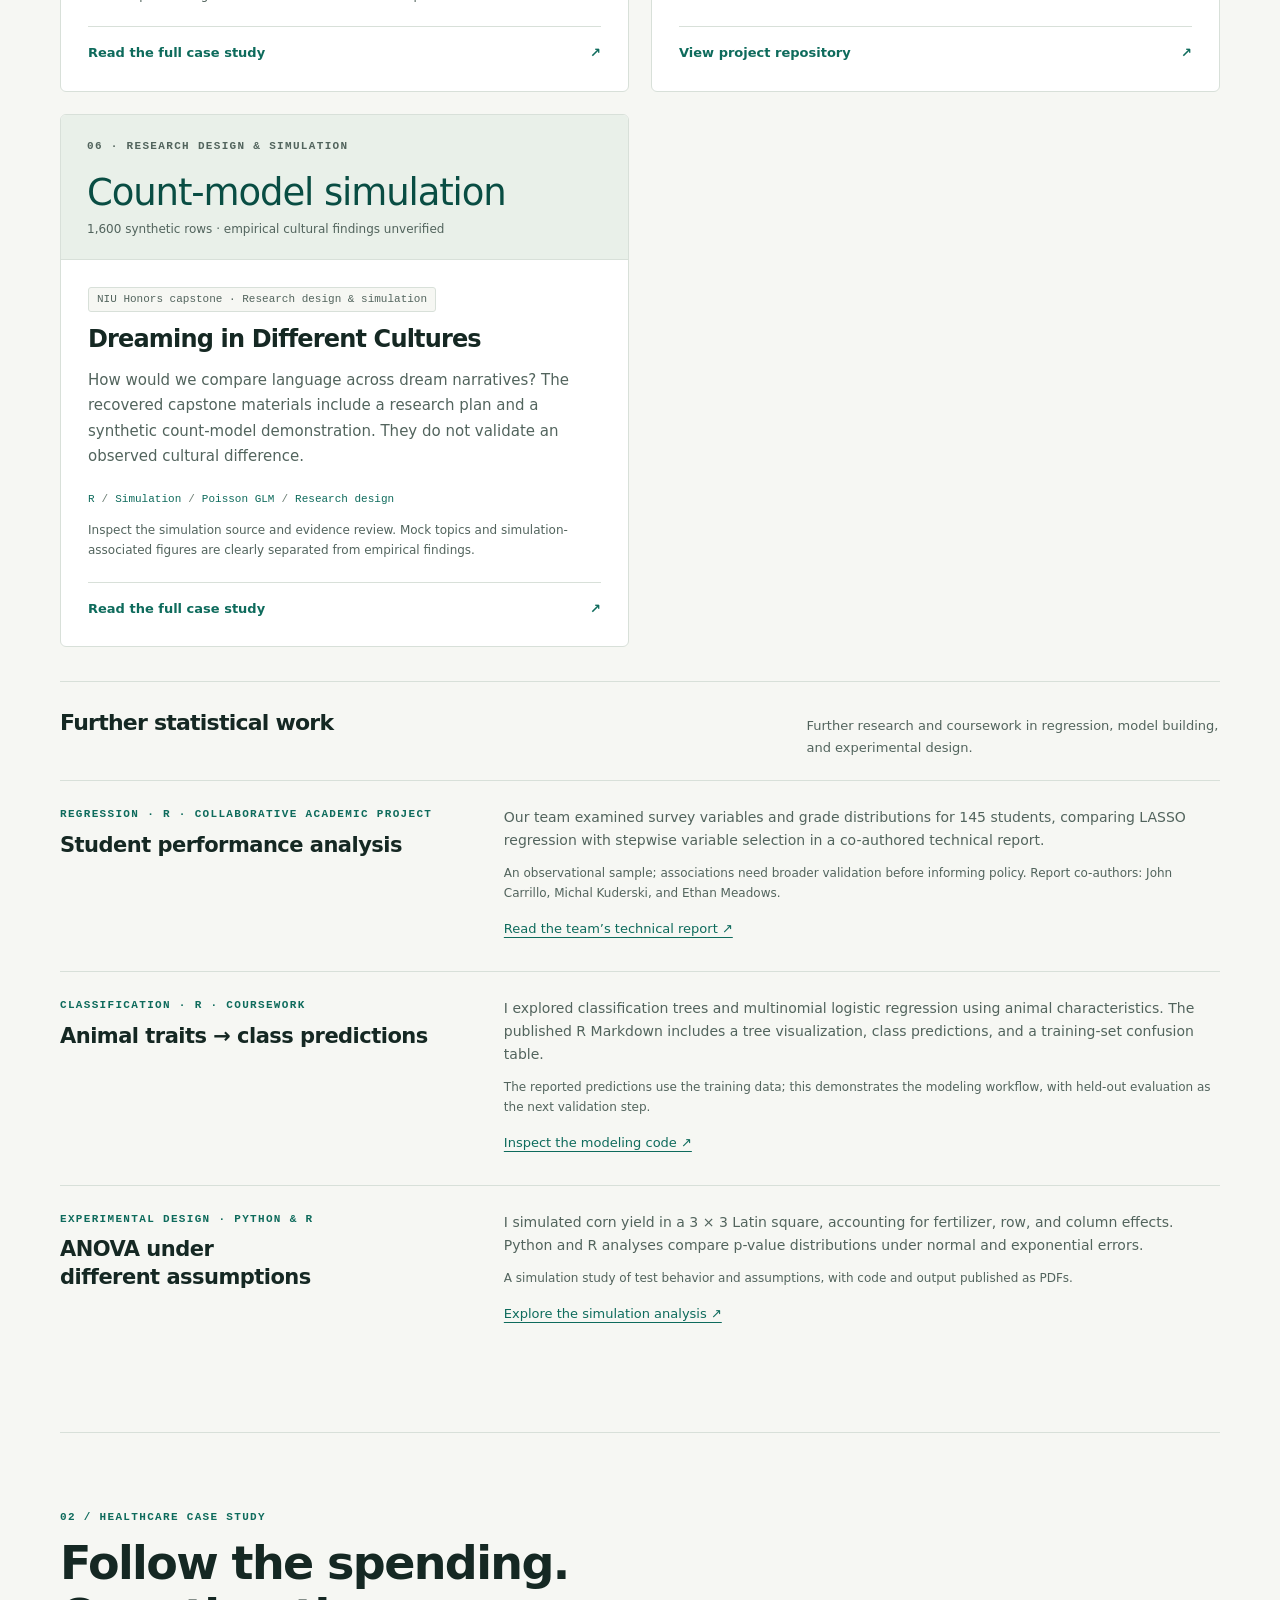
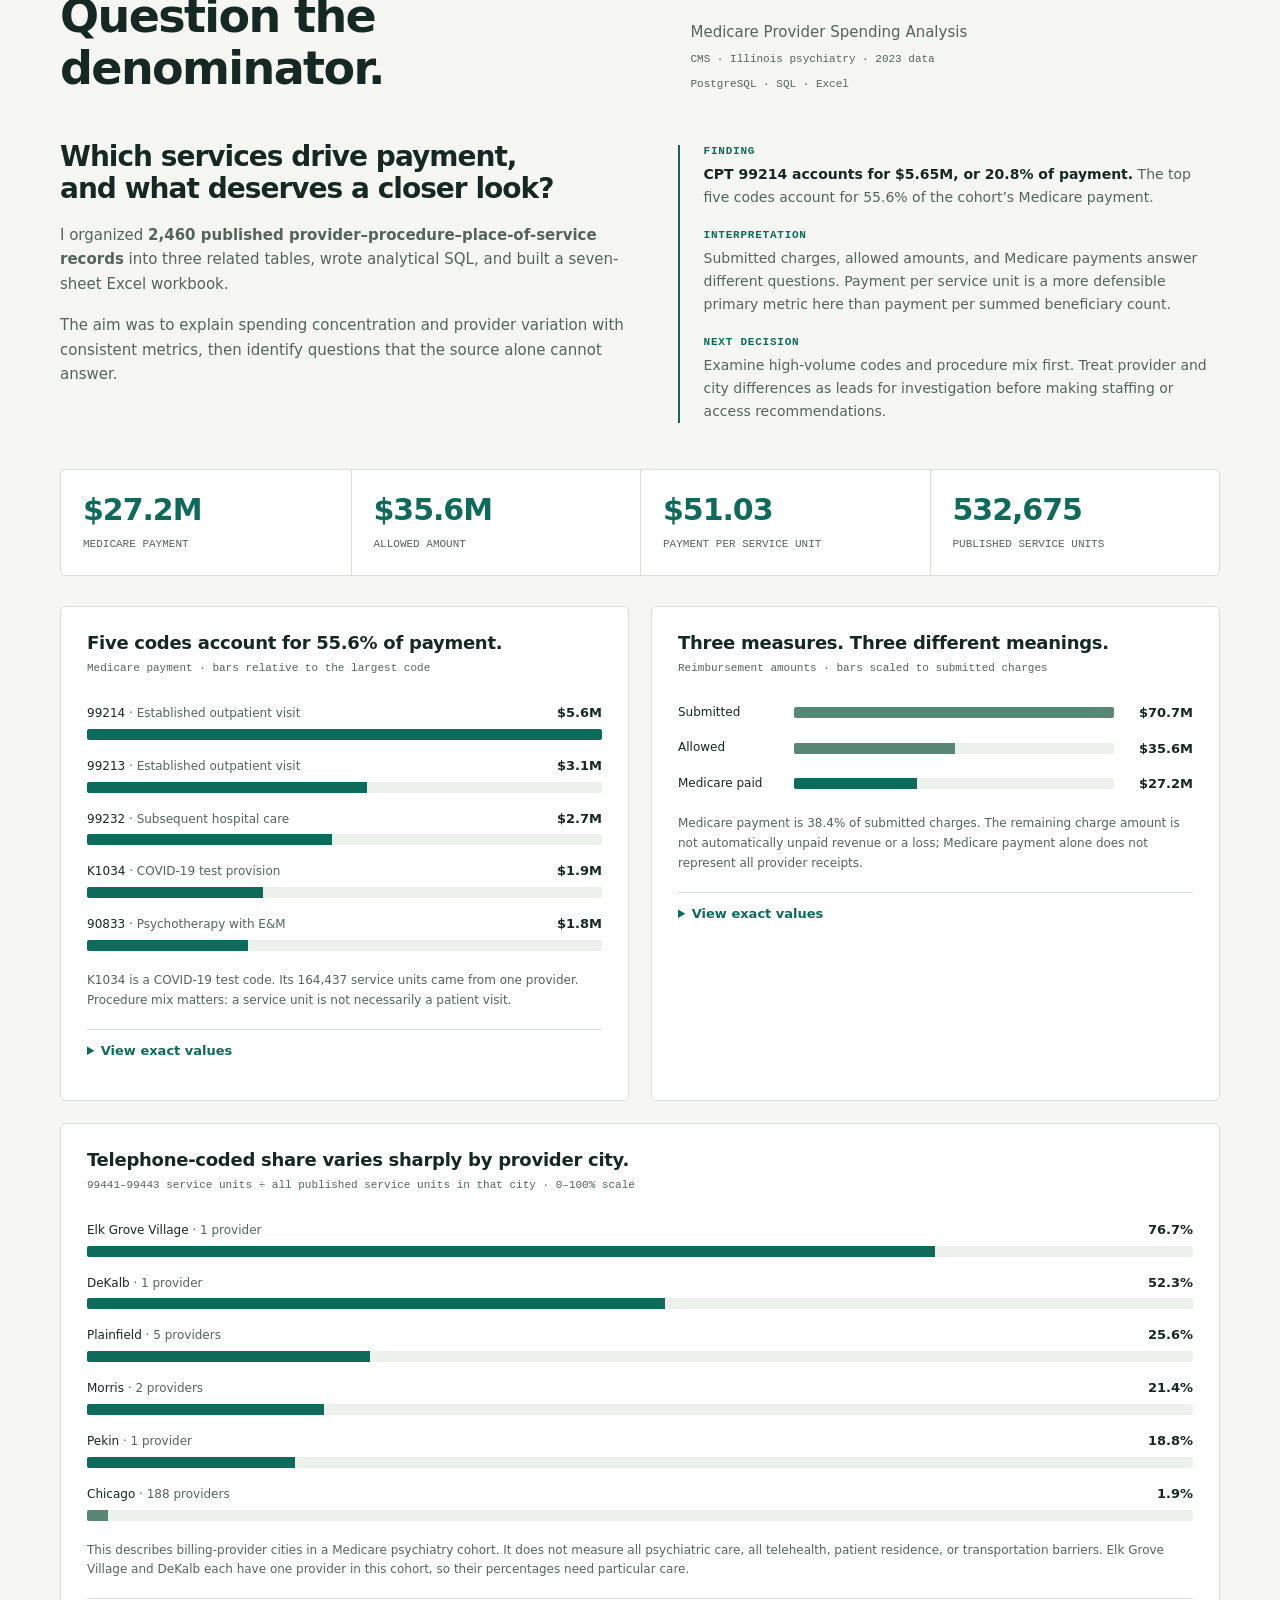
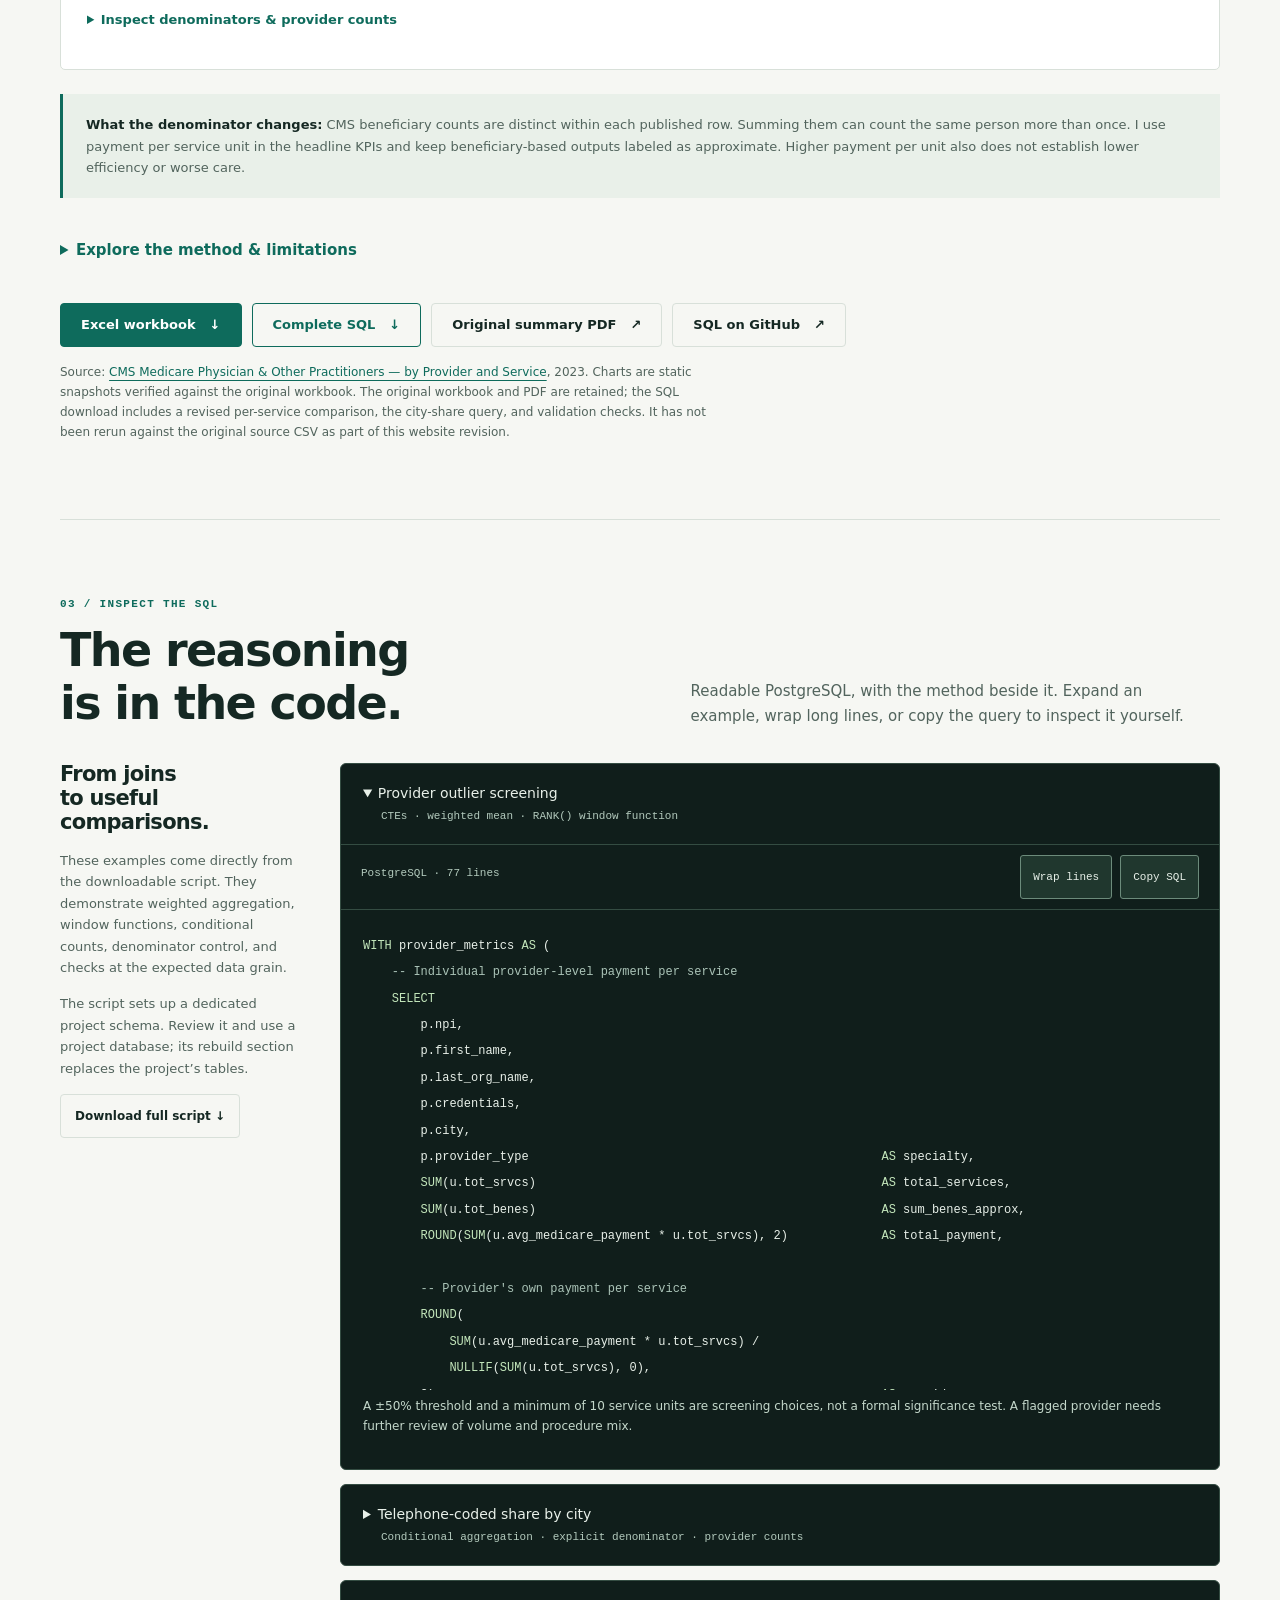
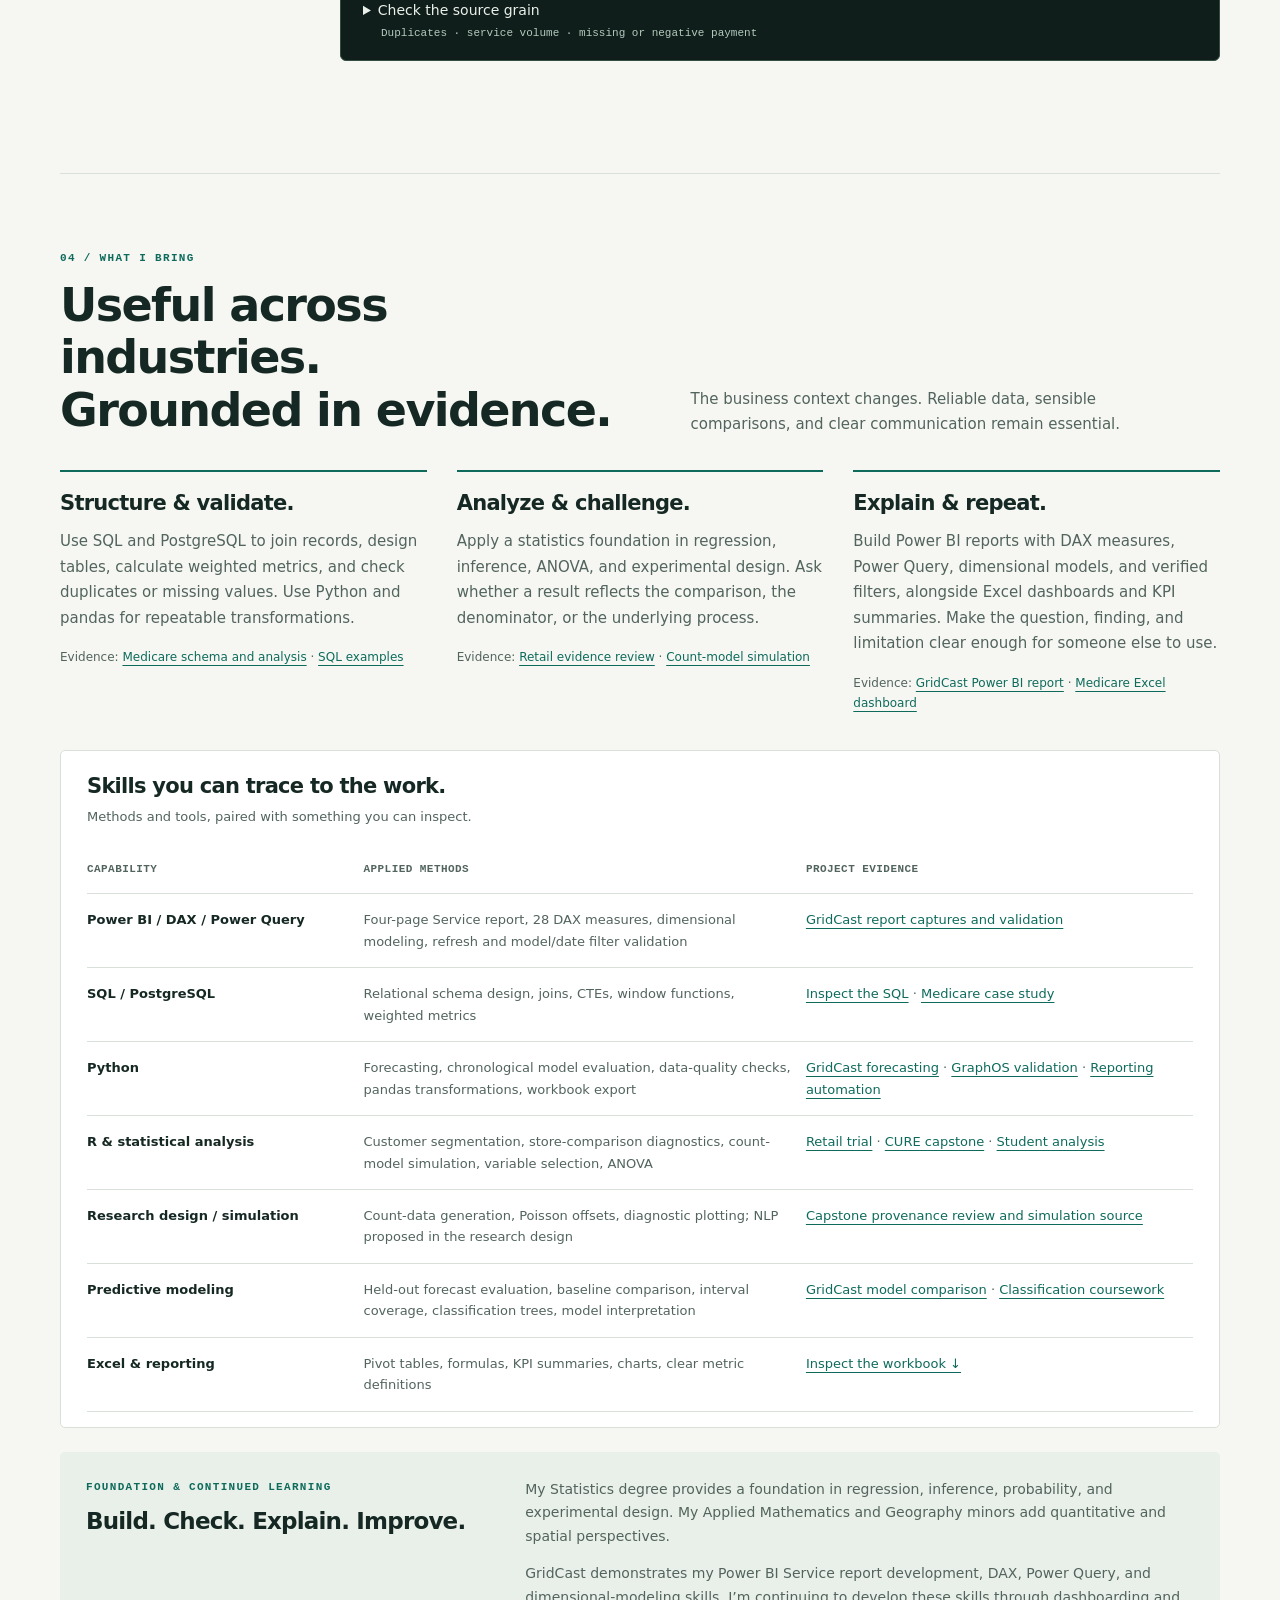
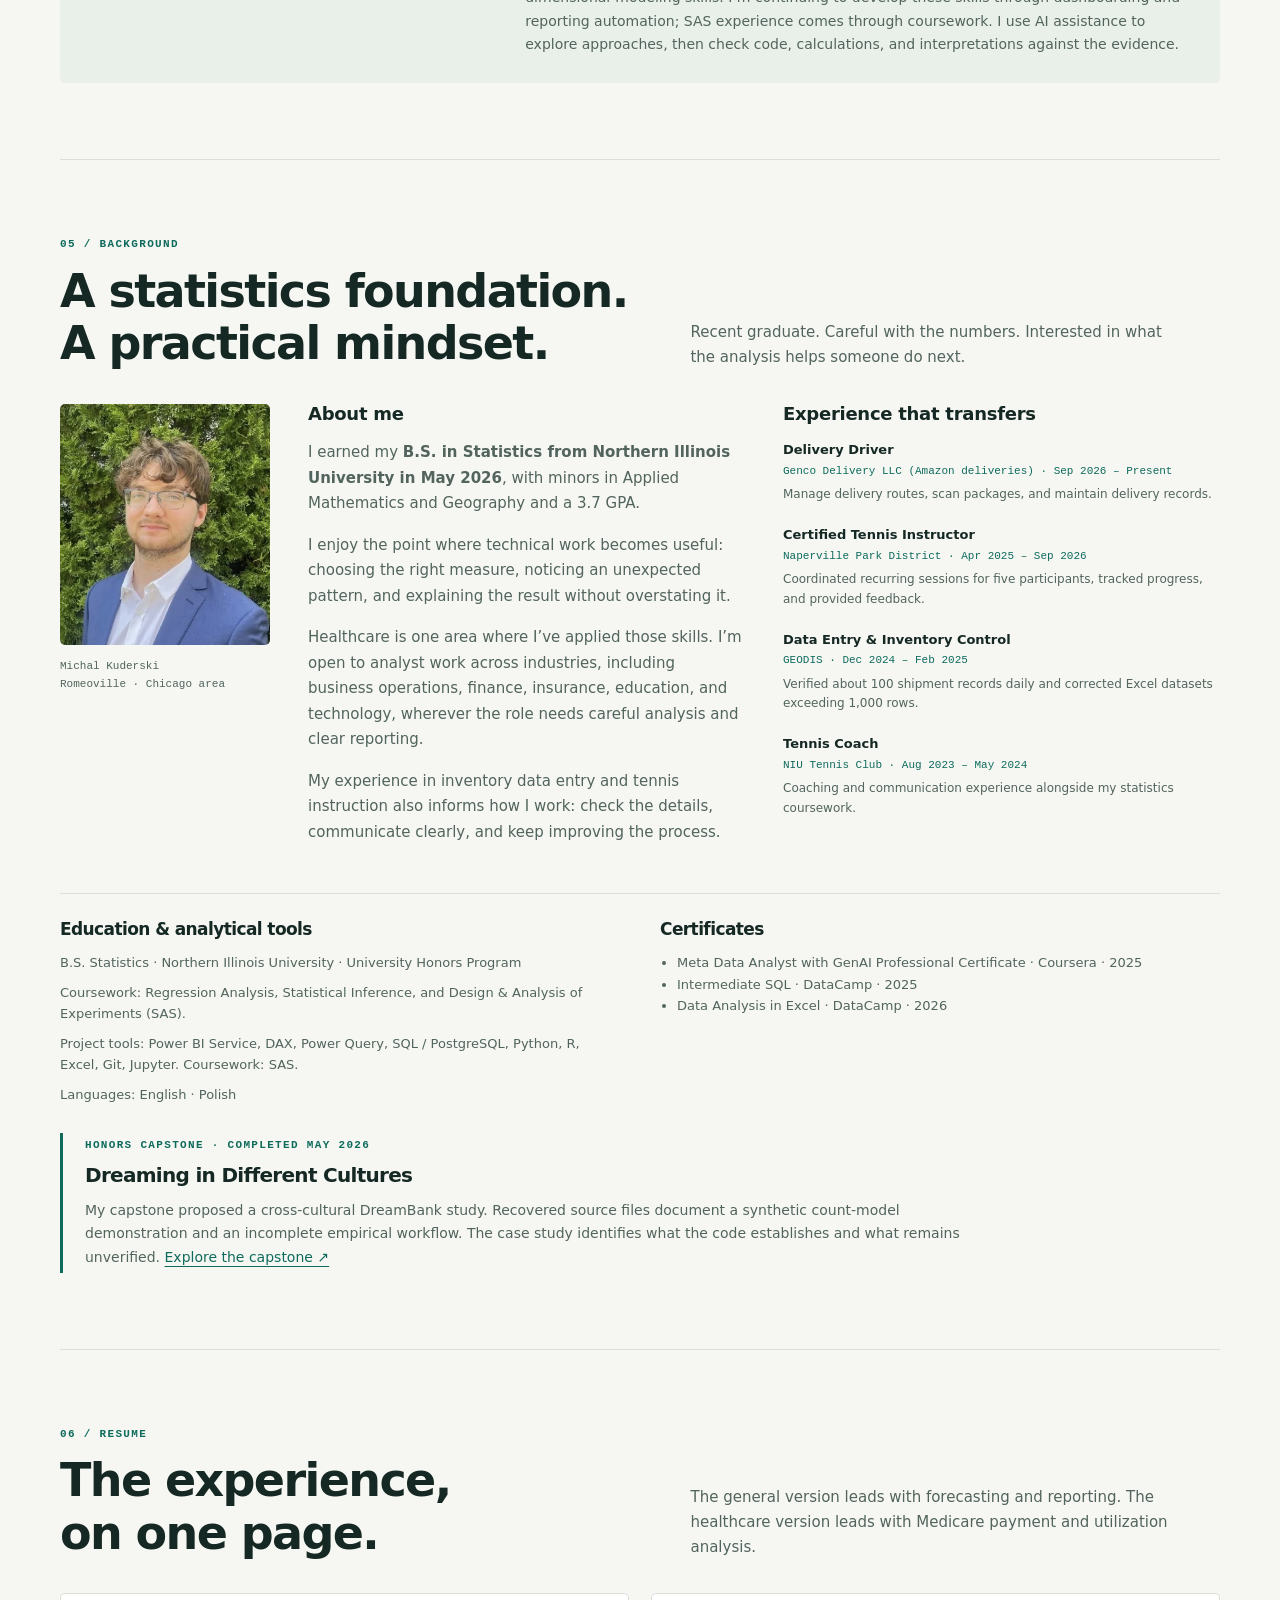
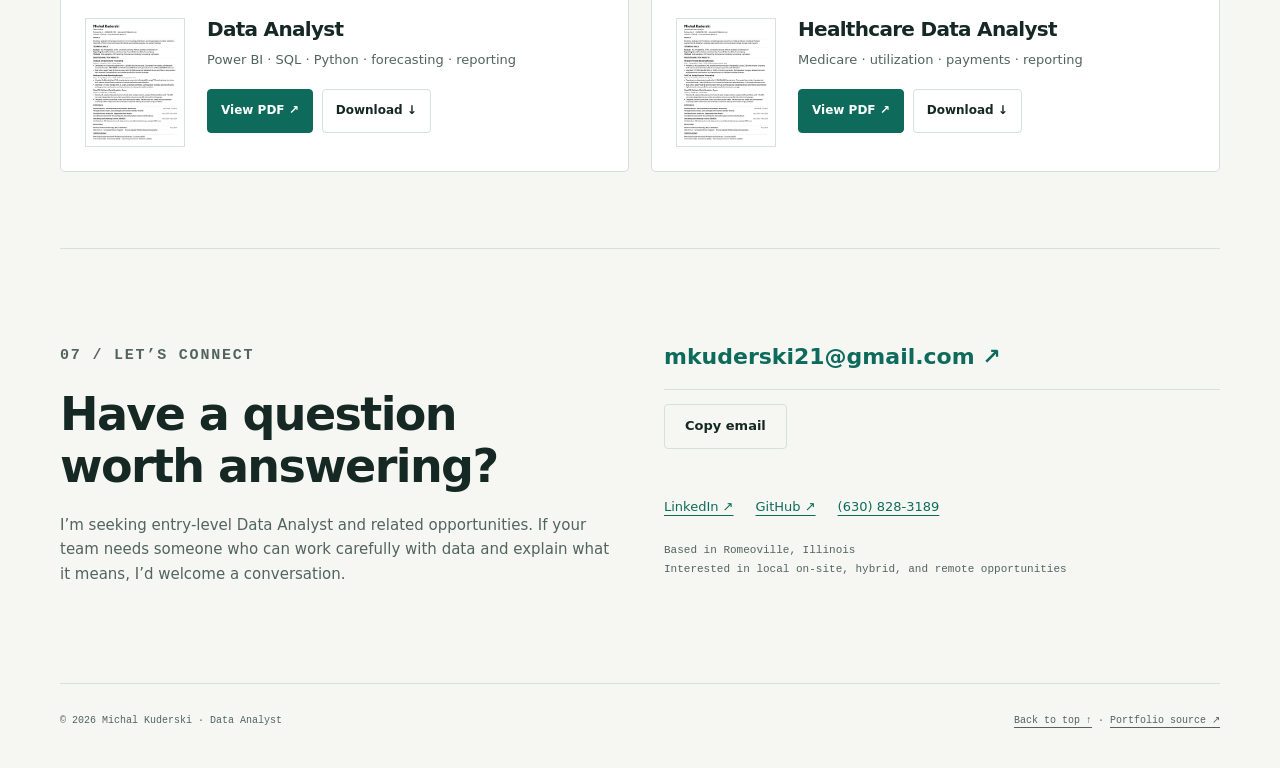
==== commit 40d15e07: "Add direct Medicare case study for consistent featured project links" ====
--- a/index.html
+++ b/index.html
@@ -70,7 +70,7 @@
 
   <section class="section" id="work" tabindex="-1" aria-labelledby="work-title">
     <div class="section-head"><div><p class="eyebrow">01 / Selected work</p><h2 id="work-title">Different data.<br>The same analytical discipline.</h2></div><p>Explore case studies in energy forecasting, healthcare spending, validated analytics workflows, retail customer analysis, and research design. Each explains the question, methods, evidence status, and limits of the data.</p></div>
-    <nav class="featured-path" id="case-studies" tabindex="-1" aria-label="Featured projects in priority order"><a href="projects/gridcast.html">01 · GridCast forecasting &amp; Power BI ↗</a><a href="#case">02 · Medicare spending ↘</a><a href="projects/graphos.html">03 · GraphOS analytics demo ↗</a><a href="projects/quantium.html">04 · Quantium customer analysis ↗</a><a href="#project-automation">05 · Reporting automation ↘</a><a href="projects/dreaming.html">06 · Honors research design ↗</a></nav>
+    <nav class="featured-path" id="case-studies" tabindex="-1" aria-label="Featured projects in priority order"><a href="projects/gridcast.html">01 · GridCast forecasting &amp; Power BI ↗</a><a href="projects/medicare.html">02 · Medicare spending ↗</a><a href="projects/graphos.html">03 · GraphOS analytics demo ↗</a><a href="projects/quantium.html">04 · Quantium customer analysis ↗</a><a href="#project-automation">05 · Reporting automation ↘</a><a href="projects/dreaming.html">06 · Honors research design ↗</a></nav>
     <div class="project-grid">
       <article class="project project-gridcast" id="project-gridcast" tabindex="-1">
         <div class="project-visual"><span class="eyebrow">01 · Forecasting &amp; business intelligence</span><div class="visual-value num">4.38% WAPE<small>8,735 held-out hours · 13.2% lower MAE than the daily baseline</small></div></div>
@@ -78,7 +78,7 @@
       </article>
       <article class="project" id="project-medicare" tabindex="-1">
         <div class="project-visual"><span class="eyebrow">02 · Spending & utilization</span><div class="visual-value num">2,460 <small>published records · 692 providers · 96 codes</small></div></div>
-        <div class="project-body"><span class="pill">Independent portfolio project</span><h3>Medicare spending analysis</h3><p>Where is payment concentrated, and how does utilization vary? I designed a normalized PostgreSQL schema and an Excel dashboard to examine cost drivers and provider variation.</p><div class="tags"><span>SQL</span><span>PostgreSQL</span><span>Excel</span><span>Weighted KPIs</span></div><a class="project-link" href="#case">Read the case study <span aria-hidden="true">↗</span></a></div>
+        <div class="project-body"><span class="pill">Independent portfolio project</span><h3>Medicare spending analysis</h3><p>Where is payment concentrated, and how does utilization vary? I designed a normalized PostgreSQL schema and an Excel dashboard to examine cost drivers and provider variation.</p><div class="tags"><span>SQL</span><span>PostgreSQL</span><span>Excel</span><span>Weighted KPIs</span></div><a class="project-link" href="projects/medicare.html">Read the case study <span aria-hidden="true">↗</span></a></div>
       </article>
       <article class="project project-graphos" id="project-graphos" tabindex="-1">
         <div class="project-visual"><span class="eyebrow">03 · Analytics engineering</span><div class="visual-value num">30,035 source records<small>60 channel/month groups · independently reconciled</small></div></div>
